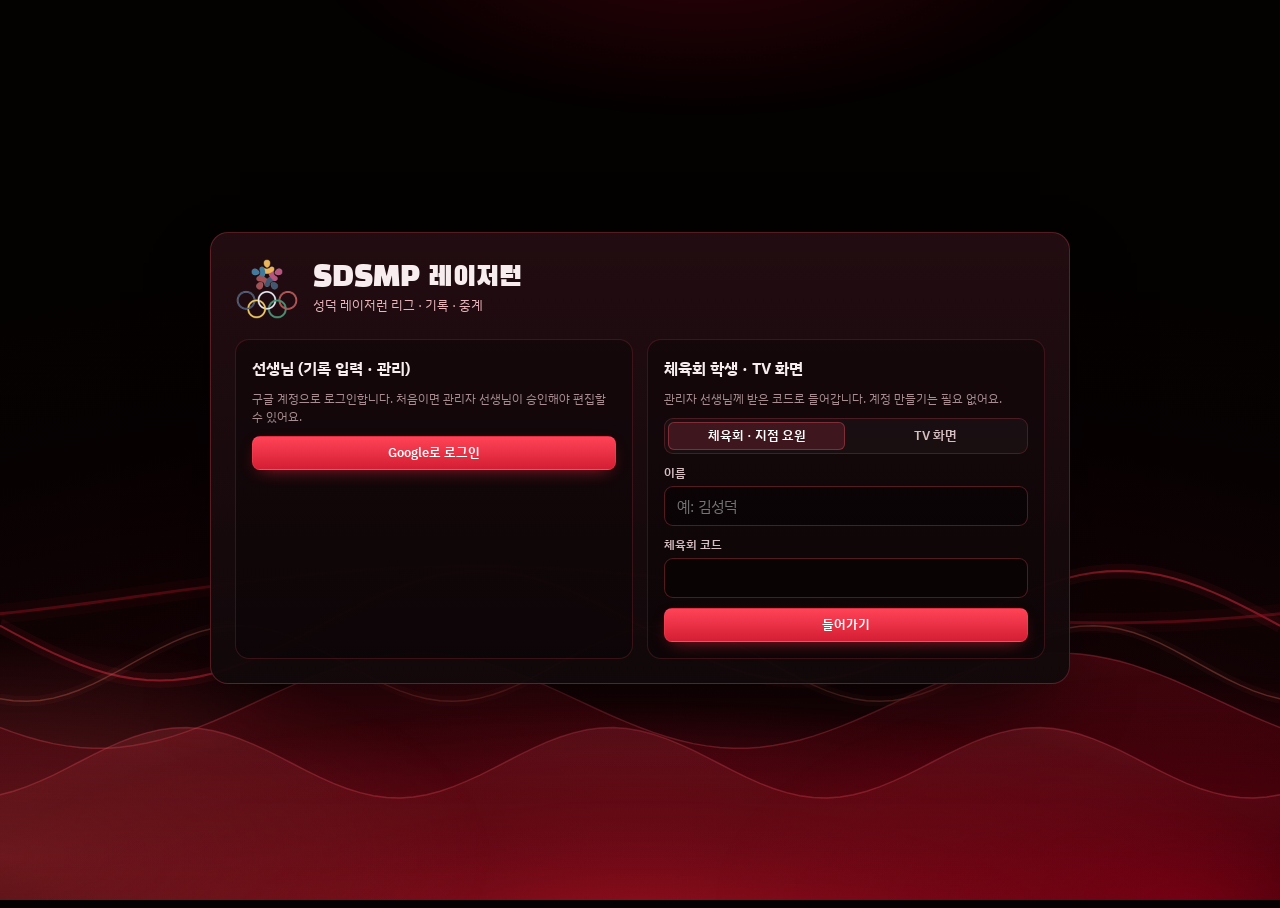
==== index.html @ ea4270a1 "Add files via upload" ====
<!doctype html>
<html lang="ko" class="lr-red">
<head>
<meta charset="utf-8">
<meta name="viewport" content="width=device-width,initial-scale=1,viewport-fit=cover">
<meta name="theme-color" content="#0a0305">
<title>SDSMP 레이저런</title>
<link rel="icon" href="logos/brand.webp">
<link rel="preconnect" href="https://fonts.googleapis.com">
<link rel="preconnect" href="https://fonts.gstatic.com" crossorigin>
<link rel="stylesheet" href="https://fonts.googleapis.com/css2?family=Big+Shoulders+Display:wght@600;800;900&family=Black+Han+Sans&family=IBM+Plex+Sans+KR:wght@400;500;600;700&family=Kanit:ital,wght@0,500;0,600;0,700;0,800;1,800;1,900&display=swap">
<style>
/* Layout: control-room shell. A fixed navy command rail on the left, a light working canvas on the right.
   TV mode is a full-bleed LED scoreboard that always runs dark. Men = gold, women = blue (from the draw sheets). */
:root {
  --bg: #EEF1F7; --surface: #FFFFFF; --surface-2: #F5F7FC; --line: #D8DEEA; --line-2: #E7EBF3;
  --ink: #0E1834; --ink-2: #4A5574; --ink-3: #7B85A1;
  --rail: #0C1634; --rail-2: #13204A; --rail-ink: #DCE3F5; --rail-dim: #8590B3; --rail-line: #1F2B55;
  --men: #C98F00; --men-fill: #F2B705; --men-soft: #FFF4D1; --women: #3F5BE0; --women-fill: #6E8BFF; --women-soft: #E5EAFF;
  --live: #0E9F57; --on-live: #FFFFFF; --fin: #D12F3C; --win: #17975A; --draw: #7B85A1; --loss: #C2414D;
  --card-y: #F5C400; --card-r: #D92B3A; --ban: #8E1D2B;
  --focus: #3F5BE0; --shadow: 0 1px 2px rgba(14,24,52,.06), 0 8px 24px -12px rgba(14,24,52,.18);
  --f-display: 'Big Shoulders Display', 'Arial Narrow', Impact, sans-serif;
  --f-kr: 'Black Han Sans', 'IBM Plex Sans KR', 'Malgun Gothic', sans-serif;
  --f-body: 'IBM Plex Sans KR', 'Apple SD Gothic Neo', 'Malgun Gothic', system-ui, sans-serif;
  --r-sm: 6px; --r-md: 10px; --rail-w: 252px;
}
@media (prefers-color-scheme: dark) { :root:not([data-theme="light"]) {
  --bg: #0A1128; --surface: #111A35; --surface-2: #152043; --line: #26325A; --line-2: #1D2850;
  --ink: #E7ECF8; --ink-2: #A9B3CF; --ink-3: #7884A6;
  --rail: #060C1F; --rail-2: #0F1A3D; --rail-line: #18234A;
  --men: #FFC629; --men-fill: #F2B705; --men-soft: #352B0B; --women: #93A6FF; --women-fill: #6E8BFF; --women-soft: #1B2453;
  --live: #34D17F; --on-live: #04220F; --fin: #E5484D; --win: #3CCB82; --draw: #8E99BA; --loss: #FF6B77; --ban: #FF7A86;
  --focus: #93A6FF; --shadow: 0 1px 2px rgba(0,0,0,.3), 0 10px 30px -14px rgba(0,0,0,.6);
  color-scheme: dark;
} }
:root[data-theme="dark"] {
  --bg: #0A1128; --surface: #111A35; --surface-2: #152043; --line: #26325A; --line-2: #1D2850;
  --ink: #E7ECF8; --ink-2: #A9B3CF; --ink-3: #7884A6;
  --rail: #060C1F; --rail-2: #0F1A3D; --rail-line: #18234A;
  --men: #FFC629; --men-fill: #F2B705; --men-soft: #352B0B; --women: #93A6FF; --women-fill: #6E8BFF; --women-soft: #1B2453;
  --live: #34D17F; --on-live: #04220F; --fin: #E5484D; --win: #3CCB82; --draw: #8E99BA; --loss: #FF6B77; --ban: #FF7A86;
  --focus: #93A6FF; --shadow: 0 1px 2px rgba(0,0,0,.3), 0 10px 30px -14px rgba(0,0,0,.6);
  color-scheme: dark;
}
html, body { height: 100%; }
body { background: var(--bg); color: var(--ink); font-family: var(--f-body); font-size: 14px; line-height: 1.5; -webkit-font-smoothing: antialiased; }
*, *::before, *::after { box-sizing: border-box; }
button, input, select, textarea { font: inherit; color: inherit; }
button { cursor: pointer; }
:focus-visible { outline: 2px solid var(--focus); outline-offset: 2px; }
h1, h2, h3, h4 { margin: 0; text-wrap: balance; }
p { margin: 0; }
.num, .tbl td, .tbl th { font-variant-numeric: tabular-nums; }
.sr { position: absolute; width: 1px; height: 1px; overflow: hidden; clip: rect(0 0 0 0); white-space: nowrap; }

/* ---------- shell ---------- */
.shell { display: grid; grid-template-columns: var(--rail-w) minmax(0, 1fr); min-height: 100%; }
.rail { position: sticky; top: env(safe-area-inset-top, 0px); height: 100vh; height: 100dvh; background: var(--rail); color: var(--rail-ink);
  display: flex; flex-direction: column; border-right: 1px solid var(--rail-line); overflow-y: auto; }
.rail-head { padding: 20px 18px 16px; display: flex; gap: 12px; align-items: center; }
.brand-word { font-family: var(--f-display); font-weight: 900; font-size: 30px; letter-spacing: .06em; line-height: .9; color: #fff; }
.brand-sub { font-size: 9.5px; letter-spacing: .16em; color: var(--rail-dim); text-transform: uppercase; margin-top: 4px; line-height: 1.3; }
.rail-sport { margin: 2px 14px 10px; display: flex; align-items: center; gap: 10px; padding: 10px 12px; border-radius: var(--r-md);
  background: var(--rail-2); border: 1px solid var(--rail-line); }
.rail-sport select { flex: 1; min-width: 0; background: transparent; border: 0; color: #fff; font-weight: 600; font-size: 15px; appearance: none; cursor: pointer; }
.rail-sport select option { color: #0E1834; }
.rail-sport .lbl { font-size: 10px; letter-spacing: .14em; color: var(--rail-dim); text-transform: uppercase; }
.nav { display: flex; flex-direction: column; gap: 2px; padding: 6px 10px; }
.nav-sec { font-size: 10px; letter-spacing: .16em; text-transform: uppercase; color: var(--rail-dim); padding: 14px 10px 6px; }
.nav-sec { padding: 14px 10px 4px; font-size: 11px; font-weight: 700; letter-spacing: .08em; color: var(--rail-dim); text-transform: uppercase; }
.nav-sec.line { padding: 0; margin: 8px 10px; height: 1px; background: rgba(255,255,255,.08); }
html.lr-red .nav-sec { color: rgba(255,170,178,.55); }
.nav a { display: flex; align-items: center; gap: 12px; padding: 9px 10px; border-radius: 8px; color: var(--rail-ink); text-decoration: none; font-weight: 500; font-size: 14px; position: relative; }
.nav a svg { width: 18px; height: 18px; flex: none; opacity: .75; }
.nav a:hover { background: var(--rail-2); }
.nav a[aria-current="page"] { background: var(--rail-2); color: #fff; }
.nav a[aria-current="page"]::before { content: ""; position: absolute; left: -10px; top: 8px; bottom: 8px; width: 3px; border-radius: 0 3px 3px 0; background: var(--men-fill); }
.nav a[aria-current="page"] svg { opacity: 1; color: var(--men-fill); }
.nav .count { margin-left: auto; font-size: 11px; font-weight: 700; padding: 1px 7px; border-radius: 99px; background: var(--live); color: var(--on-live); }
.nav .tvdot { margin-left: auto; font-size: 10px; letter-spacing: .1em; color: #7CF0B0; }
.rail-foot { margin-top: auto; padding: 14px 16px 18px; border-top: 1px solid var(--rail-line); display: grid; gap: 10px; font-size: 12px; color: var(--rail-dim); }
.rail-foot .who { display: flex; align-items: center; gap: 8px; color: var(--rail-ink); }
.rail-foot .who img { width: 22px; height: 22px; border-radius: 50%; }
.peers { display: flex; flex-wrap: wrap; gap: 4px; }
.peer { display: inline-flex; align-items: center; gap: 5px; padding: 2px 8px 2px 3px; border-radius: 99px; background: var(--rail-2); color: var(--rail-ink); font-size: 11px; }
.peer img { width: 16px; height: 16px; border-radius: 50%; }
.conn { display: inline-flex; align-items: center; gap: 6px; }
.conn i { width: 7px; height: 7px; border-radius: 50%; background: #3CCB82; display: inline-block; }
.conn.off i { background: #FF6B77; }
.conn.ro i { background: #F5C400; }
.main { min-width: 0; padding-inline: clamp(16px, 3vw, 36px); padding-block: 24px 64px; }
.topbar { display: none; }
.scrim { display: none; }

@media (max-width: 960px) {
  .shell { grid-template-columns: minmax(0, 1fr); }
  .rail { position: fixed; z-index: 60; left: 0; top: 0; bottom: 0; width: min(290px, 86vw); height: auto; transform: translateX(-105%); transition: transform .22s ease; padding-top: env(safe-area-inset-top, 0px); }
  .rail.open { transform: none; }
  .scrim.open { display: block; position: fixed; inset: 0; z-index: 55; background: rgba(6,12,31,.5); }
  .topbar { display: flex; position: sticky; top: env(safe-area-inset-top, 0px); z-index: 40; align-items: center; gap: 12px; padding: 10px 16px; background: var(--rail); color: #fff; }
  .topbar .brand-word { font-size: 22px; }
  .topbar .icon-btn { color: #fff; border-color: var(--rail-line); background: var(--rail-2); }
  .main { padding-block: 18px 56px; }
}

/* ---------- page furniture ---------- */
.page-head { display: flex; flex-wrap: wrap; align-items: flex-end; justify-content: space-between; gap: 12px 20px; margin-bottom: 20px; }
.eyebrow { font-family: var(--f-display); font-weight: 800; font-size: 13px; letter-spacing: .18em; text-transform: uppercase; color: var(--ink-3); }
.page-title { font-family: var(--f-kr); font-weight: 400; font-size: clamp(24px, 3vw, 32px); line-height: 1.15; letter-spacing: -.01em; margin-top: 4px; }
.page-desc { color: var(--ink-2); margin-top: 6px; max-width: 68ch; }
.grid { display: grid; gap: 16px; }
.cols-2 { grid-template-columns: repeat(2, minmax(0, 1fr)); }
.cols-3 { grid-template-columns: repeat(3, minmax(0, 1fr)); }
.cols-auto { grid-template-columns: repeat(auto-fill, minmax(min(100%, 300px), 1fr)); }
@media (max-width: 1100px) { .cols-3 { grid-template-columns: repeat(2, minmax(0, 1fr)); } }
@media (max-width: 760px) { .cols-2, .cols-3 { grid-template-columns: minmax(0, 1fr); } }
.panel { background: var(--surface); border: 1px solid var(--line); border-radius: var(--r-md); min-width: 0; }
.panel-head { display: flex; align-items: center; gap: 10px; padding: 14px 16px; border-bottom: 1px solid var(--line-2); flex-wrap: wrap; }
.panel-head h2, .panel-head h3 { font-size: 15px; font-weight: 700; }
.panel-head .sub { color: var(--ink-3); font-size: 12px; }
.panel-head .end { margin-left: auto; display: flex; gap: 8px; align-items: center; flex-wrap: wrap; }
.panel-body { padding: 14px 16px; }
.empty { padding: 28px 16px; text-align: center; color: var(--ink-3); display: grid; gap: 6px; justify-items: center; }
.empty strong { color: var(--ink-2); font-weight: 600; }
.stack { display: grid; gap: 10px; }
.row { display: flex; align-items: center; gap: 8px; flex-wrap: wrap; }
.spacer { flex: 1; }
.muted { color: var(--ink-3); }
.small { font-size: 12px; }
.hr { height: 1px; background: var(--line-2); margin: 4px 0; }
.scroll-x { overflow-x: auto; }

/* ---------- controls ---------- */
.btn { display: inline-flex; align-items: center; justify-content: center; gap: 6px; height: 34px; padding: 0 14px; border-radius: 8px; border: 1px solid var(--line); background: var(--surface); color: var(--ink); font-weight: 600; font-size: 13px; white-space: nowrap; }
.btn:hover { background: var(--surface-2); }
.btn svg { width: 16px; height: 16px; }
.btn-primary { background: var(--ink); color: var(--surface); border-color: var(--ink); }
.btn-primary:hover { background: var(--ink); opacity: .9; }
.btn-live { background: var(--live); border-color: var(--live); color: var(--on-live); }
.btn-live:hover { background: var(--live); opacity: .9; }
.btn-danger { color: var(--card-r); border-color: color-mix(in srgb, var(--card-r) 40%, var(--line)); }
.btn-danger.armed { background: var(--card-r); color: #fff; border-color: var(--card-r); }
.btn-sm { height: 28px; padding: 0 10px; font-size: 12px; }
.btn[disabled] { opacity: .45; cursor: not-allowed; }
.icon-btn { width: 34px; height: 34px; display: inline-grid; place-items: center; border-radius: 8px; border: 1px solid var(--line); background: var(--surface); color: var(--ink-2); padding: 0; }
.icon-btn svg { width: 18px; height: 18px; }
.icon-btn:hover { color: var(--ink); background: var(--surface-2); }
.input, .select, .textarea { height: 34px; padding: 0 10px; border-radius: 8px; border: 1px solid var(--line); background: var(--surface); min-width: 0; }
.textarea { height: auto; padding: 8px 10px; line-height: 1.6; width: 100%; resize: vertical; }
.input:focus, .select:focus, .textarea:focus { border-color: var(--focus); outline: none; box-shadow: 0 0 0 3px color-mix(in srgb, var(--focus) 18%, transparent); }
.field { display: grid; gap: 4px; min-width: 0; }
.field > span { font-size: 12px; font-weight: 600; color: var(--ink-2); }
.seg { display: inline-flex; padding: 3px; border-radius: 9px; background: var(--surface-2); border: 1px solid var(--line); gap: 2px; flex-wrap: wrap; }
.seg button { border: 0; background: transparent; height: 28px; padding: 0 12px; border-radius: 6px; font-weight: 600; font-size: 13px; color: var(--ink-2); }
.seg button[aria-pressed="true"] { background: var(--surface); color: var(--ink); box-shadow: 0 1px 2px rgba(14,24,52,.12); }
.seg button.men[aria-pressed="true"] { background: var(--men-fill); color: #1B1400; }
.seg button.women[aria-pressed="true"] { background: var(--women-fill); color: #fff; }
.switch { display: inline-flex; align-items: center; gap: 8px; cursor: pointer; font-weight: 500; }
.switch input { appearance: none; width: 36px; height: 20px; border-radius: 99px; background: var(--line); position: relative; transition: background .15s; margin: 0; cursor: pointer; }
.switch input::after { content: ""; position: absolute; top: 2px; left: 2px; width: 16px; height: 16px; border-radius: 50%; background: #fff; transition: transform .15s; box-shadow: 0 1px 2px rgba(0,0,0,.25); }
.switch input:checked { background: var(--win); }
.switch input:checked::after { transform: translateX(16px); }

/* ---------- chips & badges ---------- */
.chip { display: inline-flex; align-items: center; gap: 4px; height: 22px; padding: 0 8px; border-radius: 99px; font-size: 11.5px; font-weight: 600; background: var(--surface-2); color: var(--ink-2); border: 1px solid var(--line); white-space: nowrap; }
.chip.men { background: var(--men-soft); color: var(--men); border-color: transparent; }
.chip.women { background: var(--women-soft); color: var(--women); border-color: transparent; }
.chip.live { background: var(--live); color: var(--on-live); border-color: transparent; }
.chip.live::before { content: ""; width: 6px; height: 6px; border-radius: 50%; background: currentColor; animation: blink 1.2s infinite; }
.chip.final { background: var(--fin); color: #fff; border-color: transparent; }
.chip.sel { background: var(--ink); color: var(--surface); border-color: transparent; }
.chip.warn { background: color-mix(in srgb, var(--card-r) 12%, transparent); color: var(--card-r); border-color: transparent; }
.chip.ban { background: var(--ban); color: #fff; border-color: transparent; }
.chip.ok { background: color-mix(in srgb, var(--win) 14%, transparent); color: var(--win); border-color: transparent; }
@keyframes blink { 50% { opacity: .25; } }
.cardico { display: inline-block; width: 10px; height: 14px; border-radius: 2px; vertical-align: -2px; box-shadow: inset 0 0 0 1px rgba(0,0,0,.12); }
.cardico.y { background: var(--card-y); }
.cardico.r { background: var(--card-r); }
.grp { font-family: var(--f-display); font-weight: 900; letter-spacing: .04em; }
.team { font-weight: 700; font-variant-numeric: tabular-nums; }
.team-chip { display: inline-flex; align-items: baseline; gap: 2px; font-weight: 700; }
.team-chip small { font-weight: 500; color: var(--ink-3); font-size: .78em; }

/* ---------- tables ---------- */
.tbl { width: 100%; border-collapse: collapse; font-size: 13px; }
.tbl th { font-size: 11px; font-weight: 600; color: var(--ink-3); text-align: center; padding: 8px 6px; border-bottom: 1px solid var(--line); white-space: nowrap; letter-spacing: .02em; }
.tbl td { padding: 9px 6px; text-align: center; border-bottom: 1px solid var(--line-2); }
.tbl tr:last-child td { border-bottom: 0; }
.tbl .l { text-align: left; }
.tbl .r { text-align: right; }
.tbl .pts { font-weight: 800; font-size: 14px; }
.tbl tr.adv td:first-child { box-shadow: inset 3px 0 0 var(--win); }
.rank { font-family: var(--f-display); font-weight: 800; font-size: 17px; width: 30px; }

/* ---------- toast & sheet ---------- */
.toasts { position: fixed; z-index: 90; right: 16px; bottom: calc(16px + env(safe-area-inset-bottom, 0px)); display: grid; gap: 8px; max-width: min(380px, calc(100vw - 32px)); }
.toast { padding: 10px 14px; border-radius: 10px; background: var(--ink); color: var(--surface); font-size: 13px; box-shadow: var(--shadow); }
.toast.err { background: var(--card-r); color: #fff; }
.sheet-wrap { position: fixed; inset: 0; z-index: 70; background: rgba(6,12,31,.45); display: grid; justify-items: end; }
.sheet { width: min(1080px, 100vw); height: 100%; background: var(--bg); overflow-y: auto; box-shadow: var(--shadow); padding-top: env(safe-area-inset-top, 0px); padding-bottom: env(safe-area-inset-bottom, 0px); }
.modal-wrap { position: fixed; inset: 0; z-index: 80; background: rgba(6,12,31,.45); display: grid; place-items: center; padding: 16px; }
.modal { width: min(520px, 100%); max-height: calc(100dvh - 32px); overflow-y: auto; background: var(--surface); border-radius: 14px; border: 1px solid var(--line); box-shadow: var(--shadow); }
.banner { display: flex; gap: 10px; align-items: flex-start; padding: 12px 14px; border-radius: var(--r-md); border: 1px solid var(--line); background: var(--surface); margin-bottom: 16px; }
.banner.warn { border-color: color-mix(in srgb, var(--card-y) 60%, var(--line)); background: color-mix(in srgb, var(--card-y) 10%, var(--surface)); }
.banner.err { border-color: color-mix(in srgb, var(--card-r) 50%, var(--line)); background: color-mix(in srgb, var(--card-r) 8%, var(--surface)); }
/* ---------- v2: warm background, logos, medals, schedule cards, player card, tournament ---------- */
:root { --page-grad: radial-gradient(1100px 620px at 88% -8%, rgba(255,190,110,.38), transparent 62%), radial-gradient(900px 640px at -6% 108%, rgba(120,150,255,.22), transparent 60%), linear-gradient(180deg, #F8F4EE, #EEF1F8);
  --adv-grad: linear-gradient(90deg, rgba(242,183,5,.32), rgba(255,250,235,.6) 55%, transparent); }
@media (prefers-color-scheme: dark) { :root:not([data-theme="light"]) { --page-grad: radial-gradient(1100px 620px at 88% -8%, rgba(255,170,80,.2), transparent 62%), radial-gradient(900px 640px at -6% 108%, rgba(110,139,255,.2), transparent 60%), linear-gradient(180deg, #111A3A, #0A1128);
  --adv-grad: linear-gradient(90deg, rgba(247,201,72,.3), rgba(255,244,200,.08) 55%, transparent); } }
:root[data-theme="dark"] { --page-grad: radial-gradient(1100px 620px at 88% -8%, rgba(255,170,80,.2), transparent 62%), radial-gradient(900px 640px at -6% 108%, rgba(110,139,255,.2), transparent 60%), linear-gradient(180deg, #111A3A, #0A1128);
  --adv-grad: linear-gradient(90deg, rgba(247,201,72,.3), rgba(255,244,200,.08) 55%, transparent); }
body { background-image: var(--page-grad); background-attachment: fixed; }
.rail { background: linear-gradient(180deg, #14225C, #0C1634 45%, #0A1230); }
.chip.men { background: color-mix(in srgb, var(--men-fill) 24%, var(--surface)); color: var(--men); border-color: color-mix(in srgb, var(--men-fill) 60%, transparent); }
.chip.women { background: color-mix(in srgb, var(--women-fill) 24%, var(--surface)); color: var(--women); border-color: color-mix(in srgb, var(--women-fill) 60%, transparent); }
.chip.lr { height: 18px; padding: 0 6px; font-size: 10px; background: var(--rail-2); color: #C9D3F5; border-color: transparent; }
.chip.medal.m1 { background: linear-gradient(135deg, #FFE58A, #E0A800); color: #3A2A00; border: 0; }
.chip.medal.m2 { background: linear-gradient(135deg, #F4F6FA, #AEB6C6); color: #1E2433; border: 0; }
.chip.medal.m3 { background: linear-gradient(135deg, #F6C9A6, #B8683A); color: #2E1505; border: 0; }
.tlogo { display: inline-grid; place-items: center; flex: none; overflow: hidden; }
.tlogo img { width: 100%; height: 100%; object-fit: contain; }
.tlogo.mono svg { width: 100%; height: 100%; overflow: visible; }
.tlogo.mono path { fill: color-mix(in srgb, var(--ink-3) 18%, transparent); stroke: var(--ink-3); stroke-width: 2.5; }
.tlogo.mono.M path { fill: color-mix(in srgb, var(--men-fill) 22%, transparent); stroke: var(--men-fill); }
.tlogo.mono.W path { fill: color-mix(in srgb, var(--women-fill) 22%, transparent); stroke: var(--women-fill); }
.tlogo.mono text { font-family: var(--f-display); font-weight: 900; font-size: 18px; fill: currentColor; }
.tv .tlogo.mono text { fill: #EEF2FF; }
.vs .t b, .team-cell b, .fx-vs b { white-space: nowrap; }
.tvt th, .tvt td { white-space: nowrap; }
.fit { height: 100%; overflow: hidden; }
.team-cell, .tname-inline { display: inline-flex; align-items: center; gap: 6px; }
.vs .t { display: flex; align-items: center; gap: 8px; min-width: 0; } .vs .h { justify-content: flex-end; }
.pk-note { display: block; font-size: 11px; font-family: var(--f-body); color: var(--ink-3); font-weight: 600; }
.gletter { background: color-mix(in srgb, var(--men-fill) 24%, var(--surface)); border: 1px solid color-mix(in srgb, var(--men-fill) 55%, transparent); }
.W .gletter { background: color-mix(in srgb, var(--women-fill) 24%, var(--surface)); border-color: color-mix(in srgb, var(--women-fill) 55%, transparent); }
.gletter.sm { width: 30px; height: 30px; font-size: 24px; }
.tbl tr.adv { background: var(--adv-grad); } .tbl tr.adv .rank { color: var(--men); }
.adv-swatch { width: 26px; height: 12px; border-radius: 3px; display: inline-block; background: var(--adv-grad); border: 1px solid color-mix(in srgb, var(--men-fill) 50%, transparent); }
.kpis.two { grid-template-columns: repeat(2, minmax(0, 1fr)); }
.ranklist { display: grid; gap: 4px; padding: 8px; }
.rk-row { display: grid; grid-template-columns: 34px auto minmax(0, 1fr) auto; align-items: center; gap: 10px; padding: 8px 10px; border: 0; border-radius: 10px; text-align: left; color: var(--ink); background: linear-gradient(90deg, rgba(242,183,5,.08), transparent 70%); }
.rk-row:hover { outline: 1px solid var(--line); }
.rk-row.rk-1 { background: linear-gradient(90deg, rgba(247,201,72,.55), rgba(255,240,190,.18) 60%, transparent); }
.rk-row.rk-2 { background: linear-gradient(90deg, rgba(190,200,218,.42), rgba(240,243,248,.1) 60%, transparent); }
.rk-row.rk-3 { background: linear-gradient(90deg, rgba(214,138,90,.5), rgba(255,220,200,.15) 60%, transparent); }
.rk-row .rk { font-family: var(--f-display); font-weight: 900; font-size: 20px; text-align: center; }
.rk-row .nm { font-weight: 700; min-width: 0; overflow: hidden; text-overflow: ellipsis; white-space: nowrap; } .rk-row .nm small { font-weight: 500; color: var(--ink-3); margin-left: 6px; }
.rk-row .val { font-family: var(--f-display); font-weight: 900; font-size: 24px; text-align: right; line-height: 1; } .rk-row .val small { font-size: 12px; font-family: var(--f-body); color: var(--ink-3); margin-left: 2px; }
.rk-row .val em { display: block; font-style: normal; font-family: var(--f-body); font-size: 11px; font-weight: 500; color: var(--ink-3); }
.day-list { display: grid; gap: 10px; padding: 12px; }
.day-card { border: 1px solid var(--line); border-radius: 12px; padding: 12px 14px; background: var(--surface-2); box-shadow: inset 4px 0 0 var(--men-fill); }
.day-card.W { box-shadow: inset 4px 0 0 var(--women-fill); } .day-card.live { border-color: var(--live); }
.log-row.click { cursor: pointer; } .log-row.click:hover { background: var(--surface-2); }
.linkish { border: 0; background: none; padding: 0; font-weight: 700; text-align: left; color: var(--ink); cursor: pointer; }
.team-layout { grid-template-columns: minmax(0, 1fr) minmax(0, 1.4fr); } @media (max-width: 900px) { .team-layout { grid-template-columns: minmax(0, 1fr); } }
.team-tile { display: flex; align-items: center; gap: 10px; } .team-tile .tt { display: grid; min-width: 0; }
.pl-row { grid-template-columns: minmax(0, 1fr) auto; }
.pc-wrap { background: rgba(6,12,31,.62); backdrop-filter: blur(3px); }
.pcard { position: relative; width: min(560px, 100%); max-height: calc(100dvh - 32px); overflow-y: auto; border-radius: 22px; padding: 22px; color: #EEF2FF; border: 1px solid rgba(242,183,5,.5);
  background: radial-gradient(120% 80% at 100% 0%, rgba(242,183,5,.35), transparent 55%), linear-gradient(160deg, #1B2A66, #0C1634 60%, #080F26); box-shadow: 0 30px 80px -20px rgba(0,0,0,.6); }
.pcard.W { border-color: rgba(142,162,255,.6); background: radial-gradient(120% 80% at 100% 0%, rgba(110,139,255,.45), transparent 55%), linear-gradient(160deg, #1B2A66, #0C1634 60%, #080F26); }
.pc-x { position: absolute; top: 12px; right: 12px; background: rgba(255,255,255,.08); color: #fff; border-color: rgba(255,255,255,.15); }
.pc-top { display: flex; gap: 18px; align-items: center; flex-wrap: wrap; } .pc-div { font-size: 12px; letter-spacing: .08em; color: #C9D3F5; }
.pc-id h2 { font-family: var(--f-kr); font-weight: 400; font-size: 34px; line-height: 1.15; margin: 4px 0 8px; }
.pc-stats { display: grid; grid-template-columns: repeat(3, minmax(0, 1fr)); gap: 8px; margin: 18px 0; }
.pc-stats div { background: rgba(255,255,255,.06); border: 1px solid rgba(255,255,255,.1); border-radius: 12px; padding: 10px; text-align: center; }
.pc-stats b { display: block; font-family: var(--f-display); font-weight: 900; font-size: 30px; line-height: 1.1; } .pc-stats b.neg { color: #FF8A94; } .pc-stats span { font-size: 12px; color: #C9D3F5; }
.pc-log { display: grid; gap: 6px; } .pc-logrow { display: grid; grid-template-columns: 70px minmax(0, 1fr) auto; gap: 8px; font-size: 13px; padding: 6px 0; border-top: 1px solid rgba(255,255,255,.08); }
.pcard .muted { color: #A9B3CF; }
.draw-layout { grid-template-columns: minmax(0, 1fr) minmax(0, 2fr); } @media (max-width: 1000px) { .draw-layout { grid-template-columns: minmax(0, 1fr); } }
.qual-list { display: grid; grid-template-columns: repeat(auto-fill, minmax(140px, 1fr)); gap: 8px; }
.qual { display: flex; align-items: center; gap: 8px; padding: 8px; border: 1px solid var(--line); border-radius: 9px; background: var(--surface-2); } .qual.done { opacity: .4; }
.pairs { display: grid; grid-template-columns: repeat(auto-fill, minmax(min(100%, 260px), 1fr)); gap: 10px; }
.pair-box { border: 1px solid var(--line); border-radius: 10px; padding: 8px; display: grid; gap: 6px; background: var(--surface-2); } .pair-n { font-size: 11px; color: var(--ink-3); font-weight: 700; }
.slot { display: grid; grid-template-columns: 26px minmax(0, 1fr); align-items: center; gap: 8px; min-height: 42px; padding: 4px 8px; border-radius: 8px; background: var(--surface); border: 1px dashed var(--line); }
.slot.filled { border-style: solid; } .slot.bye { opacity: .65; } .slot.rolling { border-color: var(--men-fill); box-shadow: 0 0 0 2px color-mix(in srgb, var(--men-fill) 35%, transparent); }
.slot .sn { font-family: var(--f-display); font-weight: 900; font-size: 18px; color: var(--ink-3); text-align: center; }
.slot-pick { display: flex; gap: 6px; align-items: center; min-width: 0; } .slot-pick .select { flex: 1; min-width: 0; } .roll { font-family: var(--f-display); font-size: 20px; color: var(--men); }
.bracket { display: grid; grid-auto-flow: column; grid-auto-columns: minmax(170px, 1fr); gap: 18px; padding: 16px; min-width: max-content; }
.bcol { display: grid; grid-template-rows: auto 1fr; gap: 10px; } .bhead { text-align: center; font-weight: 800; font-family: var(--f-display); letter-spacing: .06em; color: var(--ink-3); font-size: 15px; }
.bitems { display: flex; flex-direction: column; justify-content: space-around; gap: 10px; }
.bm { display: grid; gap: 2px; padding: 6px 8px; border: 1px solid var(--line); border-radius: 10px; background: var(--surface-2); text-align: left; width: 100%; color: inherit; }
button.bm:hover { border-color: var(--ink-3); } .bm.live { border-color: var(--live); }
.bt { display: grid; grid-template-columns: auto minmax(0, 1fr) auto; align-items: center; gap: 6px; } .bt.win b { color: var(--win); }
.bs { font-family: var(--f-display); font-weight: 900; font-size: 16px; } .bs small { font-size: 11px; color: var(--ink-3); margin-left: 2px; } .bmeta { font-size: 11px; color: var(--ink-3); }
.champ-box { place-items: center; text-align: center; padding: 14px; gap: 6px; background: var(--adv-grad), var(--surface-2); }
.pk-grid { display: grid; grid-template-columns: 44px minmax(0, 1fr) minmax(0, 1fr); gap: 8px 12px; padding: 12px 16px; align-items: center; }
.pk-h { font-weight: 700; display: flex; align-items: center; gap: 6px; } .pk-n { font-family: var(--f-display); font-weight: 900; font-size: 18px; color: var(--ink-3); text-align: center; line-height: 1; } .pk-n small { display: block; font-size: 10px; font-family: var(--f-body); }
.pk-cell { display: flex; gap: 6px; align-items: center; min-width: 0; } .pk-cell .select { flex: 1; min-width: 0; }
.pk-btn { width: 34px; height: 34px; border-radius: 8px; border: 1.5px solid var(--line); background: transparent; font-weight: 900; color: var(--ink-3); }
.pk-btn.ok.on { background: var(--win); border-color: var(--win); color: #fff; } .pk-btn.no.on { background: var(--card-r); border-color: var(--card-r); color: #fff; }
.pk-score b { font-family: var(--f-display); font-size: 22px; }
.pk-rec { padding: 10px 16px; border-bottom: 1px solid var(--line-2); cursor: pointer; display: grid; gap: 6px; }
.pk-line { display: flex; gap: 6px; align-items: center; flex-wrap: wrap; font-size: 12px; }
.pk-dot { display: inline-grid; justify-items: center; min-width: 40px; padding: 2px 6px; border-radius: 8px; font-weight: 900; } .pk-dot small { font-weight: 500; font-size: 10px; color: var(--ink-2); }
.pk-dot.ok { background: color-mix(in srgb, var(--win) 16%, transparent); color: var(--win); } .pk-dot.no { background: color-mix(in srgb, var(--card-r) 14%, transparent); color: var(--card-r); }
@media (max-width: 640px) { .pk-grid { grid-template-columns: 28px minmax(0, 1fr) minmax(0, 1fr); gap: 6px; } .pk-cell { flex-wrap: wrap; } .pk-cell .select { flex-basis: 100%; } }

/* ---------- v3 ---------- */
:root { --score: #0B9A4A; }
@media (prefers-color-scheme: dark) { :root:not([data-theme="light"]) { --score: #5CFFA0; } }
:root[data-theme="dark"] { --score: #5CFFA0; }
.fx .sc:not(.pending) { color: var(--score); }
.pk-score.game { color: var(--score); font-weight: 700; } .pk-score.game b { color: var(--score); }
.rec-cols .prow { display: flex; flex-wrap: wrap; align-items: center; justify-content: space-between; gap: 8px 12px; }
.rec-cols .prow .who { flex: 1 0 auto; } .rec-cols .prow .who .nm { white-space: nowrap; }
.tv .tvm-team b { font-family: var(--f-body); font-weight: 800; font-size: 1.35em; white-space: nowrap; }
.mrow .vs .sc { min-width: 72px; }

/* ---------- dashboard ---------- */
.kpis { display: grid; grid-template-columns: repeat(4, minmax(0, 1fr)); gap: 12px; margin-bottom: 16px; }
@media (max-width: 860px) { .kpis { grid-template-columns: repeat(2, minmax(0, 1fr)); } }
.kpi { background: var(--surface); border: 1px solid var(--line); border-radius: var(--r-md); padding: 12px 14px; min-width: 0; }
.kpi .k { font-size: 12px; color: var(--ink-3); font-weight: 600; }
.kpi .v { font-family: var(--f-display); font-weight: 800; font-size: 34px; line-height: 1.05; margin-top: 2px; }
.kpi .v small { font-size: 18px; color: var(--ink-3); font-weight: 600; }
.bar { height: 6px; border-radius: 99px; background: var(--line-2); overflow: hidden; margin-top: 8px; }
.bar i { display: block; height: 100%; background: var(--win); border-radius: inherit; }
.scorers { display: grid; }
.sc-row { display: grid; grid-template-columns: 34px minmax(0, 1fr) auto; align-items: center; gap: 10px; padding: 8px 16px; border-bottom: 1px solid var(--line-2); }
.sc-row:last-child { border-bottom: 0; }
.sc-row .rk { font-family: var(--f-display); font-weight: 900; font-size: 20px; color: var(--ink-3); text-align: center; }
.sc-row.top .rk { color: var(--ink); }
.sc-row .nm { font-weight: 700; min-width: 0; overflow: hidden; text-overflow: ellipsis; white-space: nowrap; }
.sc-row .nm small { font-weight: 500; color: var(--ink-3); margin-left: 6px; }
.sc-row .gl { font-family: var(--f-display); font-weight: 900; font-size: 24px; line-height: 1; }
.sc-row .gl small { font-size: 12px; font-family: var(--f-body); color: var(--ink-3); margin-left: 3px; font-weight: 500; }
.div-head { display: flex; align-items: center; gap: 8px; }
.div-head::before { content: ""; width: 10px; height: 10px; border-radius: 3px; background: var(--men-fill); }
.div-head.W::before { background: var(--women-fill); }
.log-row { display: grid; grid-template-columns: 48px minmax(0, 1fr); gap: 8px; padding: 7px 16px; font-size: 12.5px; border-bottom: 1px solid var(--line-2); }
.log-row:last-child { border-bottom: 0; }
.log-row time { color: var(--ink-3); font-variant-numeric: tabular-nums; }
.log-row b { font-weight: 600; }

/* ---------- match rows ---------- */
.mrow { display: grid; grid-template-columns: 74px minmax(0, 1fr) auto; gap: 12px; align-items: center; padding: 10px 16px; border-bottom: 1px solid var(--line-2); }
.mrow:last-child { border-bottom: 0; }
.mrow.click { cursor: pointer; }
.mrow.click:hover { background: var(--surface-2); }
.mrow .when { font-variant-numeric: tabular-nums; }
.mrow .when b { display: block; font-family: var(--f-display); font-weight: 800; font-size: 20px; line-height: 1; }
.mrow .when span { font-size: 11px; color: var(--ink-3); }
.vs { display: grid; grid-template-columns: minmax(0, 1fr) auto minmax(0, 1fr); align-items: center; gap: 10px; min-width: 0; }
.vs .h { text-align: right; }
.vs .t { font-weight: 700; font-size: 15px; min-width: 0; }
.vs .sc { font-family: var(--f-display); font-weight: 900; font-size: 22px; min-width: 64px; text-align: center; letter-spacing: .04em; }
.vs .sc.pending { color: var(--ink-3); font-size: 15px; font-family: var(--f-body); font-weight: 600; }
.vs .w { color: var(--ink); }
.vs .lz { color: var(--ink-3); }
.mmeta { display: flex; gap: 6px; flex-wrap: wrap; margin-top: 4px; font-size: 12px; color: var(--ink-3); align-items: center; }
.susp-line { display: flex; flex-wrap: wrap; gap: 4px; margin-top: 6px; }
@media (max-width: 640px) {
  .mrow { grid-template-columns: 56px minmax(0, 1fr); }
  .mrow > .end { grid-column: 1 / -1; justify-self: start; }
  .vs .t { font-size: 14px; }
}

/* ---------- standings ---------- */
.gcard-head { display: flex; align-items: center; gap: 12px; padding: 12px 16px 6px; }
.gletter { font-family: var(--f-display); font-weight: 900; font-size: 34px; line-height: .9; width: 40px; height: 40px; display: grid; place-items: center; border-radius: 8px; background: var(--men-soft); color: var(--men); }
.W .gletter { background: var(--women-soft); color: var(--women); }
.ring { width: 112px; height: 92px; flex: none; margin-left: auto; }
.ring text { font-family: var(--f-body); font-size: 10px; font-weight: 700; fill: var(--ink-2); }
.ring .edge { stroke: var(--line); stroke-width: 2; fill: none; stroke-dasharray: 3 3; }
.ring .edge.sched { stroke: var(--ink-3); stroke-dasharray: 5 3; }
.ring .edge.live { stroke: var(--live); stroke-dasharray: none; stroke-width: 3; }
.ring .edge.final { stroke: var(--ink); stroke-dasharray: none; stroke-width: 2.5; }
.ring .node { fill: var(--surface); stroke: var(--ink); stroke-width: 2; }
.ring .idx { font-size: 8px; fill: var(--ink-3); font-weight: 600; }
.fx { display: grid; grid-template-columns: 20px minmax(0, 1fr) auto; gap: 8px; align-items: center; width: 100%; padding: 6px 8px; border: 0; background: transparent; border-radius: 6px; text-align: left; font-size: 13px; }
.fx:hover { background: var(--surface-2); }
.fx-vs { display: flex; align-items: center; gap: 6px; min-width: 0; }
.fx .sc { font-family: var(--f-display); font-weight: 900; font-size: 16px; min-width: 34px; text-align: center; }
.fx .sc.pending { font-family: var(--f-body); font-size: 12px; font-weight: 500; color: var(--ink-3); }
@keyframes tvprog { from { width: 0; } to { width: 100%; } }
code { font-size: 12px; padding: 1px 5px; border-radius: 4px; background: var(--surface-2); border: 1px solid var(--line-2); }
.legend { display: flex; flex-wrap: wrap; gap: 6px 16px; font-size: 12px; color: var(--ink-3); }
.legend span { display: inline-flex; align-items: center; gap: 6px; }

/* ---------- forms in pages ---------- */
.form-grid { display: grid; grid-template-columns: repeat(auto-fill, minmax(min(100%, 160px), 1fr)); gap: 10px; align-items: end; }
.kv { display: grid; grid-template-columns: auto 1fr; gap: 6px 14px; font-size: 13px; }
.kv dt { color: var(--ink-3); }
.kv dd { margin: 0; font-weight: 600; }
.roster { display: grid; }
.pl-row { display: grid; grid-template-columns: 56px minmax(0, 1fr) auto; gap: 10px; align-items: center; padding: 8px 16px; border-bottom: 1px solid var(--line-2); }
.pl-row:last-child { border-bottom: 0; }
.pl-row .no { width: 56px; text-align: center; }
.pl-row .stats { display: flex; gap: 10px; align-items: center; font-size: 12px; color: var(--ink-2); flex-wrap: wrap; justify-content: flex-end; }
.team-grid { display: grid; grid-template-columns: repeat(auto-fill, minmax(min(100%, 150px), 1fr)); gap: 8px; }
.team-tile { text-align: left; padding: 10px 12px; border-radius: 9px; border: 1px solid var(--line); background: var(--surface); display: grid; gap: 2px; }
.team-tile:hover { border-color: var(--ink-3); }
.team-tile[aria-pressed="true"] { border-color: var(--ink); box-shadow: inset 0 0 0 1px var(--ink); }
.team-tile b { font-size: 16px; }
.team-tile span { font-size: 11.5px; color: var(--ink-3); }

/* ---------- recorder ---------- */
.rec-top { position: sticky; top: 0; z-index: 5; background: var(--rail); color: #fff; padding: 12px clamp(16px, 3vw, 28px); display: flex; align-items: center; gap: 12px; flex-wrap: wrap; }
.rec-top .icon-btn { background: var(--rail-2); color: #fff; border-color: var(--rail-line); }
.rec-top .t { font-weight: 700; }
.rec-top .saved { margin-left: auto; font-size: 12px; color: var(--rail-dim); }
.rec-top .seg { background: var(--rail-2); border-color: var(--rail-line); }
.rec-top .seg button { color: var(--rail-dim); }
.rec-top .seg button[aria-pressed="true"] { background: #fff; color: #0C1634; }
.rec-top .seg button.st-live[aria-pressed="true"] { background: var(--live); color: var(--on-live); }
.rec-top .seg button.st-final[aria-pressed="true"] { background: var(--fin); color: #fff; }
.rec-body { padding: 18px clamp(16px, 3vw, 28px) 48px; display: grid; gap: 16px; }
.board { background: var(--rail); color: #fff; border-radius: 14px; padding: 18px; display: grid; grid-template-columns: minmax(0, 1fr) auto minmax(0, 1fr); gap: 12px; align-items: center;
  background-image: radial-gradient(rgba(255,255,255,.06) 1px, transparent 1.2px); background-size: 8px 8px; }
.board .side { display: grid; gap: 8px; justify-items: center; text-align: center; min-width: 0; }
.board .tname { font-family: var(--f-display); font-weight: 900; font-size: clamp(30px, 6vw, 48px); line-height: 1; letter-spacing: .02em; }
.board .tsub { font-size: 12px; color: var(--rail-dim); }
.board .big { font-family: var(--f-display); font-weight: 900; font-size: clamp(56px, 11vw, 96px); line-height: .9; color: var(--men-fill); min-width: 1.2ch; text-align: center; }
.board.W .big { color: var(--women-fill); }
.board .colon { font-family: var(--f-display); font-weight: 900; font-size: clamp(40px, 7vw, 64px); color: var(--rail-dim); }
.board .icon-btn { background: var(--rail-2); color: #fff; border-color: var(--rail-line); }
.board .scorebox { display: flex; align-items: center; gap: 10px; }
.board .note { grid-column: 1 / -1; text-align: center; font-size: 12px; color: var(--rail-dim); }
.pk { display: flex; gap: 8px; align-items: center; justify-content: center; grid-column: 1 / -1; color: var(--rail-ink); font-size: 13px; }
.pk .input { width: 56px; text-align: center; background: var(--rail-2); border-color: var(--rail-line); color: #fff; }
.rec-cols { display: grid; grid-template-columns: repeat(2, minmax(0, 1fr)); gap: 16px; }
@media (max-width: 900px) { .rec-cols { grid-template-columns: minmax(0, 1fr); } }
.prow { display: grid; grid-template-columns: minmax(0, 1fr) auto; gap: 8px 12px; align-items: center; padding: 10px 14px; border-bottom: 1px solid var(--line-2); }
.prow:last-child { border-bottom: 0; }
.prow.off { background: color-mix(in srgb, var(--card-r) 6%, transparent); }
.prow .who { min-width: 0; display: flex; align-items: center; gap: 8px; flex-wrap: wrap; }
.prow .who .no { font-family: var(--f-display); font-weight: 800; font-size: 18px; color: var(--ink-3); min-width: 24px; text-align: center; }
.prow .who .nm { font-weight: 700; font-size: 15px; }
.prow .ctl { display: flex; align-items: center; gap: 10px; flex-wrap: wrap; justify-content: flex-end; }
.step { display: inline-flex; align-items: center; border: 1px solid var(--line); border-radius: 9px; overflow: hidden; background: var(--surface); }
.step button { width: 34px; height: 34px; border: 0; background: transparent; font-size: 18px; font-weight: 700; color: var(--ink-2); display: grid; place-items: center; }
.step button:hover { background: var(--surface-2); color: var(--ink); }
.step output { min-width: 30px; text-align: center; font-family: var(--f-display); font-weight: 900; font-size: 20px; }
.step .lab { font-size: 10px; color: var(--ink-3); padding: 0 2px 0 8px; font-weight: 600; }
.cardbtn { height: 34px; min-width: 40px; border-radius: 8px; border: 1.5px dashed var(--line); background: transparent; display: inline-grid; place-items: center; padding: 0 8px; }
.cardbtn i { width: 14px; height: 19px; border-radius: 2.5px; display: block; opacity: .35; }
.cardbtn.y i { background: var(--card-y); }
.cardbtn.r i { background: var(--card-r); }
.cardbtn[aria-pressed="true"] { border-style: solid; border-color: currentColor; }
.cardbtn.y[aria-pressed="true"] { color: var(--card-y); background: color-mix(in srgb, var(--card-y) 14%, transparent); }
.cardbtn.r[aria-pressed="true"] { color: var(--card-r); background: color-mix(in srgb, var(--card-r) 12%, transparent); }
.cardbtn[aria-pressed="true"] i { opacity: 1; }
.fpv { font-family: var(--f-display); font-weight: 900; font-size: 18px; min-width: 34px; text-align: right; color: var(--ink-3); }
.fpv.neg { color: var(--card-r); }
.peerwarn { display: flex; align-items: center; gap: 8px; padding: 10px 14px; border-radius: 10px; background: color-mix(in srgb, var(--women-fill) 14%, var(--surface)); border: 1px solid color-mix(in srgb, var(--women-fill) 40%, var(--line)); font-size: 13px; }

/* ---------- TV (always dark: LED scoreboard) ---------- */
.tv { position: fixed; inset: 0; z-index: 100; color: #EEF2FF; overflow: hidden; font-family: var(--f-body);
  background: radial-gradient(70% 60% at 85% -10%, rgba(255,170,80,.16), transparent 60%), radial-gradient(60% 70% at -5% 110%, rgba(110,139,255,.2), transparent 60%), linear-gradient(180deg, #0B1330, #050A1A);
  font-size: min(1.0417vw, 1.852vh); display: grid; grid-template-rows: auto auto minmax(0, 1fr) auto auto; color-scheme: dark; cursor: default; }
.tvt td .tm-in { display: inline-flex; align-items: center; gap: .35em; }
.tvt .lr { font-style: normal; font-size: .5em; font-weight: 800; padding: .1em .4em; border-radius: .3em; background: #2B3A75; color: #C9D3F5; }
.tvt td.neg { color: #FF8A94; font-weight: 700; }
.tvt tr.adv { background: linear-gradient(90deg, rgba(247,201,72,.34), rgba(255,244,200,.1) 55%, rgba(255,255,255,.02)); }
.tvt tr.adv td.rk { color: #FFD34D; }
.tv-sc li.p1 { background: linear-gradient(90deg, rgba(247,201,72,.42), rgba(255,240,190,.08) 70%); }
.tv-sc li.p2 { background: linear-gradient(90deg, rgba(214,222,236,.34), rgba(255,255,255,.06) 70%); }
.tv-sc li.p3 { background: linear-gradient(90deg, rgba(214,138,90,.4), rgba(255,220,200,.06) 70%); }
.tv-sc li:not(.p1):not(.p2):not(.p3) { background: linear-gradient(90deg, rgba(242,183,5,.08), transparent 60%); }
.tv-sc li.p1 .rk, .tv-sc li.p1 .gl { color: #FFD34D; }
.tv-sc li.p2 .rk { color: #E3E8F2; }
.tv-sc li.p3 .rk { color: #F0A878; }
.tv-sc .gl em { display: block; font-style: normal; font-family: var(--f-body); font-size: .3em; font-weight: 600; color: #B7C4F0; text-align: right; }
.bracket.tvb { font-size: 1em; padding: 0; gap: 1.4em; grid-auto-columns: minmax(0, 1fr); min-width: 0; height: 100%; }
.tvb .bhead { color: #B7C4F0; font-size: 1.3em; }
.tvb .bm { background: linear-gradient(135deg, #111C42, #0B1330 70%); border-color: #22305E; border-radius: .7em; padding: .3em .6em; gap: .1em; }
.tvb .bitems { gap: .5em; }
.tvb .bt { gap: .4em; }
.tvb .bt b { font-size: 1.2em; color: #EEF2FF; }
.tvb .bt.win b { color: #FFD34D; }
.tvb .bs { font-size: 1.4em; color: #EEF2FF; }
.tvb .bmeta { font-size: .85em; color: #8C97C0; }
.tvb .champ-box b { font-family: var(--f-display); font-size: 2em; color: #FFD34D; }
.tv.hidecursor { cursor: none; }
.tv::before { content: ""; position: absolute; inset: 0; pointer-events: none; background-image: radial-gradient(rgba(140,160,255,.07) 1px, transparent 1.3px); background-size: .5em .5em; }
.tv-head { position: relative; display: flex; align-items: center; gap: 1.2em; padding: 1.4em 3em 1em; }
.tv-head > svg, .tv-head > .brand-logo { width: 5.2em; height: auto; flex: none; }
.brand-logo { object-fit: contain; flex: none; }
.rail-head { gap: 8px; padding-left: 12px; }
.tv-head .league { display: grid; }
.tv-head .league b { font-family: var(--f-display); font-weight: 900; font-size: 2.3em; letter-spacing: .05em; line-height: 1; }
.tv-head .league span { font-size: .95em; letter-spacing: .3em; color: #8C97C0; text-transform: uppercase; margin-top: .2em; }
.tv-head .ttl { margin-left: auto; text-align: right; }
.tv-head .ttl b { font-family: var(--f-kr); font-weight: 400; font-size: 2.6em; line-height: 1.05; display: block; }
.tv-head .ttl span { font-size: 1em; color: #8C97C0; }
.tv-head .clock { font-family: var(--f-display); font-weight: 800; font-size: 3.2em; line-height: 1; padding-left: .8em; margin-left: .4em; border-left: 2px solid #1E2A55; }
.tv-head .clock small { display: block; font-family: var(--f-body); font-size: .3em; font-weight: 500; color: #8C97C0; letter-spacing: .05em; margin-top: .2em; }
.tv-prog { position: relative; height: .3em; margin: 0 3em; background: #141D3D; border-radius: 99px; overflow: hidden; }
.tv-prog i { position: absolute; inset: 0 auto 0 0; background: #F2B705; border-radius: inherit; }
.tv-prog.W i { background: #6E8BFF; }
.tv-stage { position: relative; padding: 1.6em 3em 1em; min-height: 0; }
.tv-slide { position: absolute; inset: 1.6em 3em 1em; display: grid; animation: tvin .6s ease both; }
@keyframes tvin { from { opacity: 0; transform: translateY(.8em); } to { opacity: 1; transform: none; } }
@media (prefers-reduced-motion: reduce) { .tv-slide { animation: none; } .chip.live::before { animation: none; } }
.tv-foot { position: relative; display: flex; align-items: center; gap: 1.2em; padding: .8em 3em 1.4em; color: #6F7AA3; font-size: 1em; }
.tv-foot .dots { display: flex; gap: .5em; }
.tv-foot .dots i { width: .7em; height: .7em; border-radius: 50%; background: #1E2A55; }
.tv-foot .dots i.on { background: #EEF2FF; }
.tv-foot .live { display: inline-flex; align-items: center; gap: .5em; color: #7CF0B0; }
.tv-foot .live::before { content: ""; width: .6em; height: .6em; border-radius: 50%; background: currentColor; animation: blink 1.6s infinite; }
.tv-foot .ctl { margin-left: auto; display: flex; gap: .6em; opacity: 0; transition: opacity .3s; }
.tv:hover .tv-foot .ctl, .tv-foot .ctl:focus-within { opacity: 1; }
.tv-foot .ctl button { font-size: 1em; height: 2.4em; padding: 0 1.1em; border-radius: .5em; border: 1px solid #26325A; background: #0F1838; color: #EEF2FF; }
.tvg { display: grid; gap: 1.2em; align-content: start; height: 100%; }
.tvg-card { background: #0C1430; border: 1px solid #1C2852; border-radius: .9em; padding: .9em 1em 1em; min-width: 0; display: grid; align-content: start; }
.tvg-card .gh { display: flex; align-items: baseline; gap: .6em; margin-bottom: .5em; }
.tvg-card .gh b { font-family: var(--f-display); font-weight: 900; font-size: 2.2em; line-height: 1; color: #F2B705; }
.tvg-card.W .gh b { color: #8EA2FF; }
.tvg-card .gh span { color: #6F7AA3; font-size: .95em; }
.tvt { width: 100%; border-collapse: collapse; font-variant-numeric: tabular-nums; }
.tvt th { font-size: .82em; font-weight: 600; color: #6F7AA3; padding: .3em .2em; text-align: center; line-height: 1.2; }
.tvt td { font-size: 1.25em; padding: .4em .2em; text-align: center; border-top: 1px solid #18234A; line-height: 1.2; }
.tvt td.tm { text-align: left; font-weight: 700; font-size: 1.4em; white-space: nowrap; padding-block: .3em; }
.tvt td.rk { font-family: var(--f-display); font-weight: 900; font-size: 1.5em; color: #6F7AA3; width: 1.6em; line-height: 1; padding-block: 0; }
.tvt tr.first td.rk { color: #F2B705; }
.tvg-card.W .tvt tr.first td.rk { color: #8EA2FF; }
.tvt td.pt { font-family: var(--f-display); font-weight: 900; font-size: 1.8em; color: #fff; line-height: 1; padding-block: 0; }
.tvt tr.adv td.rk { box-shadow: inset .2em 0 0 #3CCB82; }
.tvt .lv { display: inline-block; width: .5em; height: .5em; border-radius: 50%; background: #3DDC84; margin-left: .4em; vertical-align: .2em; animation: blink 1.2s infinite; }
.tv-sc { display: grid; grid-template-columns: 1fr 1fr; gap: 2.4em; height: 100%; }
.tv-sc .col { display: grid; grid-template-rows: auto 1fr; min-height: 0; }
.tv-sc h3 { font-family: var(--f-kr); font-weight: 400; font-size: 2em; display: flex; align-items: center; gap: .5em; margin-bottom: .4em; }
.tv-sc h3 i { width: .55em; height: 1.1em; border-radius: .12em; background: #F2B705; display: inline-block; }
.tv-sc .W h3 i { background: #6E8BFF; }
.tv-sc ol { list-style: none; margin: 0; padding: 0; display: grid; grid-auto-rows: 3.6em; align-content: start; }
.tv-sc li { display: grid; grid-template-columns: 2.4em auto minmax(0, 1fr) auto; align-items: center; gap: .8em; padding: 0 .8em; border-top: 1px solid #18234A; line-height: 1.2; border-radius: .5em; }
.tv-sc li .gl { text-align: right; white-space: nowrap; }
.tv-sc li .rk { font-family: var(--f-display); font-weight: 900; font-size: 2.1em; color: #6F7AA3; text-align: center; line-height: 1; }
.tv-sc li.p1 .rk { color: #F2B705; }
.tv-sc .W li.p1 .rk { color: #8EA2FF; }
.tv-sc li .nm { font-size: 1.75em; font-weight: 700; white-space: nowrap; overflow: hidden; text-overflow: ellipsis; }
.tv-sc li .nm small { font-size: .62em; color: #8C97C0; font-weight: 500; margin-left: .6em; }
.tv-sc li .gl { font-family: var(--f-display); font-weight: 900; font-size: 2.6em; line-height: 1; }
.tv-sc li .gl small { font-family: var(--f-body); font-size: .36em; color: #8C97C0; margin-left: .25em; font-weight: 500; }
.tv-empty { display: grid; place-items: center; height: 100%; text-align: center; color: #8C97C0; font-size: 1.6em; }
.tv-empty b { display: block; font-family: var(--f-kr); font-weight: 400; color: #EEF2FF; font-size: 1.6em; margin-bottom: .3em; }
.tv-matches { display: grid; gap: 1em 1.6em; align-content: start; }
.tv-matches.c1 { grid-template-columns: minmax(0, 1fr); max-width: 66em; margin: 0 auto; width: 100%; }
.tv-matches.c2 { grid-template-columns: repeat(2, minmax(0, 1fr)); }
.tvm { display: grid; grid-template-columns: 7.4em 9em minmax(0, 1fr); gap: 1.2em; align-items: center; background: linear-gradient(135deg, #111C42, #0B1330 70%); border: 1px solid #22305E; border-radius: 1em; padding: .9em 1.4em; }
.tvm.live { border-color: #3DDC84; box-shadow: 0 0 0 1px #3DDC84 inset, 0 0 1.6em rgba(61,220,132,.18); }
.tvm-when { display: grid; justify-items: center; text-align: center; gap: .25em; }
.tvm-when b { font-family: var(--f-display); font-weight: 900; font-size: 2.7em; line-height: 1; }
.tvm-when span { font-size: 1em; color: #B7C4F0; font-weight: 600; }
.tvm-tag { display: grid; gap: .45em; justify-items: center; align-content: center; }
.tvm .tag { padding: .2em .75em; border-radius: 99px; font-weight: 800; font-size: 1.05em; background: #1A2550; color: #DCE3F5; white-space: nowrap; }
.tvm .tag.M { background: #F2B705; color: #1B1400; }
.tvm .tag.W { background: #6E8BFF; color: #fff; }
.tvm-teams { display: grid; grid-template-columns: minmax(0, 1fr) 7.5em minmax(0, 1fr); align-items: center; }
.tvm-team { display: grid; justify-items: center; gap: .35em; min-width: 0; }
.tvm-team b { font-family: var(--f-display); font-weight: 900; font-size: 1.7em; line-height: 1; letter-spacing: .02em; }
.tvm-team.lose { opacity: .45; }
.tvm-mid { display: grid; justify-items: center; gap: .2em; }
.tvm-mid .sc { font-family: var(--f-display); font-weight: 900; font-size: 3.1em; color: #F2B705; line-height: 1; white-space: nowrap; }
.tvm.W .tvm-mid .sc { color: #8EA2FF; }
.tvm-mid .sc i { font-style: normal; margin: 0 .08em; opacity: .7; }
.tvm-mid .tv-vs { font-family: var(--f-display); font-weight: 900; font-size: 2.1em; color: #6F7AA3; line-height: 1; }
.tvm-mid small { font-size: .9em; color: #B7C4F0; font-weight: 700; }
.tv-nbar { position: relative; display: flex; align-items: center; gap: 1em; margin: .2em 3em .2em; padding: .65em 1.1em; border-radius: .8em;
  background: linear-gradient(90deg, rgba(242,183,5,.2), rgba(110,139,255,.14)); border: 1px solid rgba(242,183,5,.5); }
.nb-tag { flex: none; font-family: var(--f-kr); font-size: 1.5em; padding: .15em .7em; border-radius: .35em; background: #F2B705; color: #1B1400; }
.nb-box { overflow: hidden; flex: 1; min-width: 0; white-space: nowrap; }
.nb-text { display: inline-block; font-family: var(--f-kr); font-size: 2.1em; line-height: 1.25; color: #fff; }
.nb-text.run { animation: nbscroll linear infinite; }
.nb-gap { display: inline-block; width: 4em; }
@keyframes nbscroll { from { transform: translateX(0); } to { transform: translateX(-50%); } }
@media (prefers-reduced-motion: reduce) { .nb-text.run { animation: none; } }
.tv-notice { display: grid; place-items: center; height: 100%; text-align: center; }
.tv-notice p { font-family: var(--f-kr); font-weight: 400; font-size: 4em; line-height: 1.3; max-width: 22em; white-space: pre-wrap; }
.tv-susp { display: grid; grid-template-columns: repeat(2, minmax(0, 1fr)); gap: .6em 2em; align-content: start; }
.tv-susp div { display: flex; align-items: center; gap: .8em; font-size: 1.5em; padding: .5em 0; border-top: 1px solid #18234A; }
.tv-susp div b { font-weight: 700; }
.tv-susp div span { color: #8C97C0; margin-left: auto; font-size: .85em; }
.tv-start { position: absolute; inset: 0; display: grid; place-items: center; background: rgba(5,10,26,.82); z-index: 3; }
.tv-start button { font-size: 1.8em; padding: .7em 1.6em; border-radius: .6em; border: 0; background: #F2B705; color: #1B1400; font-weight: 700; }
.tv-start p { color: #8C97C0; font-size: 1.1em; margin-top: 1em; text-align: center; }

/* ---------- v4: status colours, date calendar, stage tabs, match clock, assist picker, goal timeline, TV fly-in ---------- */
:root { --clock: #F2B705; --clock-over: #FF9F43; }
.rec-filter { display: flex; flex-wrap: wrap; align-items: center; gap: 10px 14px; margin-bottom: 14px; }
.datebox { position: relative; display: inline-flex; align-items: center; gap: 6px; flex-wrap: wrap; }
.date-btn { display: inline-flex; align-items: center; gap: 8px; height: 34px; padding: 0 12px; border-radius: 8px; border: 1px solid var(--line); background: var(--surface); font-weight: 600; font-size: 13px; color: var(--ink-2); min-width: 0; }
.date-btn:hover { border-color: var(--ink-3); color: var(--ink); }
.date-btn.on { background: var(--ink); border-color: var(--ink); color: var(--surface); }
.minical { position: absolute; z-index: 30; top: calc(100% + 6px); left: 0; width: min(300px, calc(100vw - 32px)); background: var(--surface); border: 1px solid var(--line); border-radius: 12px; box-shadow: var(--shadow); padding: 10px; display: grid; gap: 8px; }
.mc-head { display: flex; align-items: center; justify-content: space-between; gap: 8px; }
.mc-head b { font-size: 14px; }
.mc-head .icon-btn { width: 30px; height: 30px; }
.mc-grid { display: grid; grid-template-columns: repeat(7, minmax(0, 1fr)); gap: 2px; }
.mc-wd { font-size: 11px; color: var(--ink-3); text-align: center; padding: 2px 0 4px; font-weight: 600; }
.mc-wd.sun { color: var(--fin); } .mc-wd.sat { color: var(--women); }
.mc-day { position: relative; aspect-ratio: 1; max-width: 100%; border: 0; border-radius: 8px; background: transparent; display: grid; place-items: center; font-size: 13px; font-variant-numeric: tabular-nums; color: var(--ink-2); padding: 0; }
.mc-day:hover { background: var(--surface-2); }
.mc-day.has { color: var(--ink); font-weight: 700; background: color-mix(in srgb, var(--men-fill) 16%, transparent); }
.mc-day i { position: absolute; right: 2px; top: 1px; font-style: normal; font-size: 9px; font-weight: 800; color: var(--men); }
.mc-day.live::after { content: ""; position: absolute; bottom: 4px; width: 5px; height: 5px; border-radius: 50%; background: var(--live); }
.mc-day.today { box-shadow: inset 0 0 0 1.5px var(--ink-3); }
.mc-day.sel { background: var(--ink); color: var(--surface); }
.mc-day.sel i { color: var(--surface); }
.mc-foot { display: flex; align-items: center; gap: 6px; flex-wrap: wrap; border-top: 1px solid var(--line-2); padding-top: 8px; }
.stage-tabs { display: flex; gap: 4px; margin-bottom: 16px; border-bottom: 1px solid var(--line); overflow-x: auto; }
.stage-tabs button { border: 0; background: transparent; padding: 10px 14px; font-weight: 700; font-size: 14px; color: var(--ink-3); border-bottom: 3px solid transparent; margin-bottom: -1px; white-space: nowrap; display: inline-flex; align-items: center; gap: 6px; }
.stage-tabs button b { font-family: var(--f-display); font-size: 16px; min-width: 22px; padding: 0 6px; border-radius: 99px; background: var(--surface-2); color: var(--ink-2); }
.stage-tabs button[aria-selected="true"] { color: var(--ink); border-bottom-color: var(--men-fill); }
.stage-tabs button[aria-selected="true"] b { background: var(--men-fill); color: #1B1400; }

/* match clock inside the dark score board */
.clockbar { grid-column: 1 / -1; display: grid; justify-items: center; gap: 8px; padding-top: 6px; }
.kick { display: inline-flex; align-items: center; gap: 8px; height: 46px; padding: 0 26px; border: 0; border-radius: 99px; background: #3DDC84; color: #04220F; font-weight: 800; font-size: 16px; box-shadow: 0 6px 20px -8px rgba(61,220,132,.7); }
.kick:hover { filter: brightness(1.06); }
.clk-sub { font-size: 12px; color: var(--rail-dim); }
.clk { display: flex; align-items: baseline; gap: 10px; flex-wrap: wrap; justify-content: center; font-variant-numeric: tabular-nums; }
.clk .ph { font-weight: 800; font-size: 14px; letter-spacing: .08em; color: #3DDC84; }
.clk .t { font-family: var(--f-display); font-weight: 900; font-size: clamp(40px, 7vw, 56px); line-height: 1; color: #fff; letter-spacing: .03em; }
.clk .of { font-size: 13px; color: var(--rail-dim); }
.clk .add { font-size: 12px; font-weight: 800; padding: 2px 8px; border-radius: 99px; background: rgba(255,159,67,.18); color: var(--clock-over); }
.clockbar.over .clk .t { color: var(--clock-over); }
.clockbar.paused .clk .t { animation: blink 1.2s infinite; }
.clockbar.ht .clk .ph, .clockbar.ft .clk .ph { color: var(--rail-ink); }
.clk-bar { width: min(320px, 80%); height: 5px; border-radius: 99px; background: var(--rail-2); overflow: hidden; }
.clk-bar i { display: block; height: 100%; background: #3DDC84; border-radius: inherit; transition: width .5s linear; }
.clockbar.over .clk-bar i { background: var(--clock-over); }
.clk-ctl { display: flex; gap: 8px; flex-wrap: wrap; justify-content: center; }
.board .btn.ghost { background: var(--rail-2); border-color: var(--rail-line); color: #fff; }
.board .btn.half { background: #fff; border-color: #fff; color: #0C1634; }
.board .btn.fin { background: var(--fin); border-color: var(--fin); color: #fff; }
.board .btn.pulse { animation: pulse 1.4s infinite; }
@keyframes pulse { 0%, 100% { box-shadow: 0 0 0 0 rgba(255,255,255,.45); } 50% { box-shadow: 0 0 0 7px rgba(255,255,255,0); } }

/* assists are picked from the goal flow; the count shows read-only */
.apill { display: inline-flex; align-items: center; gap: 6px; height: 34px; padding: 0 10px; border-radius: 9px; border: 1px dashed var(--line); color: var(--ink-3); }
.apill small { font-size: 10px; font-weight: 600; }
.apill b { font-family: var(--f-display); font-weight: 900; font-size: 20px; min-width: 14px; text-align: center; }
.apill.on { border-style: solid; color: var(--ink); }

/* assist picker */
.pick { width: min(440px, 100%); padding: 18px; display: grid; gap: 12px; }
.pick-head { display: flex; align-items: center; gap: 12px; }
.pick-head > div { display: grid; }
.pick-title { font-family: var(--f-kr); font-weight: 400; font-size: 26px; line-height: 1.1; }
.pick-sub { font-size: 12px; color: var(--ink-3); font-variant-numeric: tabular-nums; }
.pick-q { font-weight: 700; color: var(--ink-2); }
.pick-grid { display: grid; grid-template-columns: repeat(auto-fill, minmax(min(100%, 112px), 1fr)); gap: 6px; }
.pick-btn { height: 46px; border-radius: 10px; border: 1px solid var(--line); background: var(--surface-2); font-weight: 700; font-size: 15px; color: var(--ink); padding: 0 8px; overflow: hidden; text-overflow: ellipsis; white-space: nowrap; }
.pick-btn:hover { border-color: var(--men-fill); background: color-mix(in srgb, var(--men-fill) 14%, var(--surface)); }
.pick.W .pick-btn:hover { border-color: var(--women-fill); background: color-mix(in srgb, var(--women-fill) 14%, var(--surface)); }
.pick-btn.on, .pick-none.on { border-color: var(--ink); box-shadow: inset 0 0 0 1px var(--ink); }
.pick-none { height: 42px; border-radius: 10px; border: 1px dashed var(--line); background: transparent; font-weight: 600; color: var(--ink-2); }
.pick-none:hover { border-style: solid; color: var(--ink); }
.pick-foot { display: flex; justify-content: flex-end; }

/* goal timeline */
.tl { list-style: none; margin: 0; padding: 4px 0; }
.tl-row { display: grid; grid-template-columns: 92px minmax(0, 1fr) auto auto; align-items: center; gap: 10px; padding: 8px 16px; border-bottom: 1px solid var(--line-2); box-shadow: inset 3px 0 0 var(--ink-3); }
.tl-row.H { box-shadow: inset 3px 0 0 var(--men-fill); }
.W .tl-row.H { box-shadow: inset 3px 0 0 var(--women-fill); }
.tl-row:last-child { border-bottom: 0; }
.tl-t { font-family: var(--f-display); font-weight: 800; font-size: 17px; color: var(--ink-2); font-variant-numeric: tabular-nums; white-space: nowrap; }
.tl-who { display: flex; align-items: center; gap: 8px; flex-wrap: wrap; min-width: 0; }
.tl-who b { font-size: 15px; }
.tl-cls { font-size: 12px; color: var(--ink-3); }
.tl-ast { display: inline-flex; align-items: center; gap: 4px; height: 24px; padding: 0 9px; border-radius: 99px; border: 1px solid color-mix(in srgb, var(--women-fill) 45%, var(--line)); background: color-mix(in srgb, var(--women-fill) 12%, var(--surface)); color: var(--women); font-size: 12px; font-weight: 700; }
button.tl-ast:hover { border-color: var(--women); }
.tl-ast.none { border-style: dashed; background: transparent; color: var(--ink-3); border-color: var(--line); }
.tl-sc { font-family: var(--f-display); font-weight: 900; font-size: 18px; color: var(--score); font-variant-numeric: tabular-nums; }
@media (max-width: 560px) { .tl-row { grid-template-columns: minmax(0, 1fr) auto auto; } .tl-t { grid-column: 1 / -1; font-size: 14px; } }

/* chemistry */
.rk-row.chem .nm { white-space: normal; display: flex; flex-wrap: wrap; align-items: baseline; gap: 2px 6px; }
.rk-row.chem .nm .linkish { font-size: 14px; }
.rk-row.chem .duo { color: var(--ink-3); font-weight: 800; }
.rk-row.chem .nm small { margin-left: 2px; }
.rk-row.chem .nm em { flex-basis: 100%; font-style: normal; font-size: 11.5px; font-weight: 500; color: var(--ink-3); }
.pc-chem { display: grid; gap: 6px; margin-bottom: 14px; }
.pc-mate { display: inline-grid; padding: 6px 10px; border-radius: 10px; background: rgba(255,255,255,.07); border: 1px solid rgba(255,255,255,.12); font-size: 13px; }
.pc-mate small { font-size: 11px; color: #A9B3CF; }

/* laser run placeholder */
.soon-panel { display: flex; gap: 18px; align-items: center; padding: 28px 24px; flex-wrap: wrap; }
.soon-mark { width: 72px; height: 72px; border-radius: 18px; display: grid; place-items: center; background: var(--rail); color: var(--men-fill); flex: none; }
.soon-title { font-family: var(--f-kr); font-weight: 400; font-size: 22px; }

/* TV: FINAL / LIVE over the score, ranking rows fly in from the right, 1st place first */
.tvm-mid .tv-final { font-family: var(--f-display); font-weight: 900; font-size: .95em; letter-spacing: .28em; padding: .12em .5em .12em .78em; border-radius: .25em; background: #E5484D; color: #fff; line-height: 1.15; }
.tvm-mid .tv-live { display: inline-flex; align-items: center; gap: .4em; font-family: var(--f-display); font-weight: 900; font-size: .95em; letter-spacing: .12em; color: #3DDC84; white-space: nowrap; line-height: 1.15; font-variant-numeric: tabular-nums; }
.tvm-mid .tv-live i { width: .5em; height: .5em; border-radius: 50%; background: currentColor; animation: blink 1.2s infinite; }
.tvm.fin .tvm-mid .sc { color: #fff; }
.tv-sc li.fly { position: relative; overflow: hidden; animation: tvfly .85s cubic-bezier(.16,.84,.24,1) both; animation-delay: calc(.25s + var(--i, 0) * .16s); }
.tv-sc .col.W li.fly { animation-delay: calc(.33s + var(--i, 0) * .16s); }
.tv-sc li.fly::after { content: ""; position: absolute; inset: 0; pointer-events: none; background: linear-gradient(100deg, transparent 35%, rgba(255,255,255,.22) 50%, transparent 65%); transform: translateX(-110%); animation: tvglint .9s ease-out both; animation-delay: calc(1s + var(--i, 0) * .16s); }
.tv-sc .col.W li.fly::after { animation-delay: calc(1.08s + var(--i, 0) * .16s); }
@keyframes tvfly { 0% { transform: translateX(115%) skewX(-16deg); opacity: 0; } 55% { opacity: 1; } 78% { transform: translateX(-1.6%) skewX(3deg); } 100% { transform: none; opacity: 1; } }
@keyframes tvglint { to { transform: translateX(110%); } }
@media (prefers-reduced-motion: reduce) { .clockbar.paused .clk .t, .board .btn.pulse { animation: none; } }

/* ---------- v5: night-stadium mood (drifting stars), bigger schedule cards, chemistry on TV ---------- */
:root { --star: 58,92,230; --star-a: .5;
  --page-grad: radial-gradient(1100px 640px at 86% -10%, rgba(84,124,255,.30), transparent 62%), radial-gradient(900px 640px at -6% 108%, rgba(140,110,255,.16), transparent 60%), linear-gradient(180deg, #F3F6FE, #E8EDFA); }
@media (prefers-color-scheme: dark) { :root:not([data-theme="light"]) { --star: 170,192,255; --star-a: .75;
  --page-grad: radial-gradient(1100px 640px at 86% -10%, rgba(52,98,255,.30), transparent 62%), radial-gradient(900px 640px at -6% 108%, rgba(120,90,255,.20), transparent 60%), linear-gradient(180deg, #0B1648, #050B28); } }
:root[data-theme="dark"] { --star: 170,192,255; --star-a: .75;
  --page-grad: radial-gradient(1100px 640px at 86% -10%, rgba(52,98,255,.30), transparent 62%), radial-gradient(900px 640px at -6% 108%, rgba(120,90,255,.20), transparent 60%), linear-gradient(180deg, #0B1648, #050B28); }
.starfield { position: fixed; inset: 0; width: 100%; height: 100%; pointer-events: none; z-index: 0; display: block; }
.shell { position: relative; z-index: 1; }

/* schedule: scheduled day cards (left) get the larger type, unscheduled rows (right) a step up */
.dc-vs { display: grid; grid-template-columns: minmax(0, 1fr) auto minmax(0, 1fr); align-items: center; gap: 12px; margin-top: 12px; }
.dc-team { display: grid; justify-items: center; gap: 6px; min-width: 0; text-align: center; }
.dc-team b { font-size: 21px; font-weight: 800; line-height: 1.15; white-space: nowrap; }
.dc-vs .sc { font-family: var(--f-display); font-weight: 900; font-size: 36px; min-width: 80px; text-align: center; letter-spacing: .04em; line-height: 1; }
.dc-vs .sc.pending { font-size: 26px; font-weight: 800; color: var(--ink-3); }
.day-card .mmeta { font-size: 13px; margin-top: 8px; }
.un-panel { container-type: inline-size; }
.mrow.sch-un .vs .t { font-size: 18px; }
.mrow.sch-un .vs .sc.pending { font-family: var(--f-display); font-size: 19px; font-weight: 800; }
@container (max-width: 640px) {
  .mrow.sch-un .vs .t { flex-direction: column; gap: 4px; text-align: center; }
  .mrow.sch-un .vs .h { flex-direction: column-reverse; justify-content: center; }
}

/* TV: deep-blue night stadium, slow light beams, glass cards instead of the LED dot grid */
.tv { background: radial-gradient(90% 60% at 50% 122%, rgba(48,104,255,.42), transparent 62%), radial-gradient(55% 45% at 86% -10%, rgba(130,100,255,.30), transparent 60%),
  radial-gradient(45% 40% at 4% -6%, rgba(40,170,255,.20), transparent 60%), linear-gradient(180deg, #030B36 0%, #061451 48%, #020620 100%); --star: 200,215,255; --star-a: 1; }
.tv::before { background-image: none; inset: -10% -25% 0; transform-origin: 50% 100%;
  background: conic-gradient(from -32deg at 50% 112%, transparent 0deg 4deg, rgba(150,185,255,.09) 8deg, transparent 12deg 20deg, rgba(150,185,255,.06) 25deg, transparent 30deg 34deg,
    rgba(150,185,255,.09) 39deg, transparent 44deg 50deg, rgba(150,185,255,.06) 55deg, transparent 60deg 360deg);
  animation: tvbeam 20s ease-in-out infinite alternate; }
@keyframes tvbeam { from { transform: rotate(-6deg); } to { transform: rotate(6deg); } }
.tv-stars { position: absolute; inset: 0; width: 100%; height: 100%; pointer-events: none; display: block; }
.tv-head .league b { background: linear-gradient(180deg, #FFFFFF 35%, #AFC0F2); -webkit-background-clip: text; background-clip: text; color: transparent; }
.tv-head .clock { border-left-color: rgba(150,180,255,.22); }
.tv-prog { background: rgba(150,180,255,.14); }
.tv-foot .dots i { background: rgba(150,180,255,.24); }
.tvm { background: linear-gradient(160deg, rgba(40,78,210,.6), rgba(6,14,58,.88) 62%); border-color: rgba(150,180,255,.22); box-shadow: inset 0 1px 0 rgba(255,255,255,.08), 0 1.2em 2.4em -1.6em rgba(0,0,0,.6); }
.tvm.live { border-color: #3DDC84; box-shadow: 0 0 0 1px #3DDC84 inset, 0 0 1.8em rgba(61,220,132,.2); }
.tvg-card { background: linear-gradient(170deg, rgba(38,74,200,.55), rgba(5,12,50,.88) 60%); border-color: rgba(150,180,255,.2); box-shadow: inset 0 1px 0 rgba(255,255,255,.07); }
.tvt td { border-top-color: rgba(150,180,255,.12); }
.tv-sc li { border-top-color: rgba(150,180,255,.1); }
.tv-sc li:not(.p1):not(.p2):not(.p3) { background: linear-gradient(90deg, rgba(60,96,225,.5), rgba(8,16,60,.78) 70%); }
.tvb .bm { background: linear-gradient(160deg, rgba(40,78,210,.6), rgba(6,14,58,.88) 62%); border-color: rgba(150,180,255,.22); }
.tv-susp div { border-top-color: rgba(150,180,255,.12); }
.tv-head .league { flex: 1 1 auto; min-width: 0; }
.tv-head .league b, .tv-head .league span { white-space: nowrap; overflow: hidden; text-overflow: ellipsis; }
.tv-head .ttl, .tv-head .clock { flex: none; }
.tv-head .ttl b, .tv-head .ttl span { white-space: nowrap; }
.st-stack { display: inline-grid; justify-items: center; gap: 2px; }
.mclock { font-size: 11px; font-weight: 700; color: var(--live); font-variant-numeric: tabular-nums; white-space: nowrap; }
.tv-sc li.p1 { background: linear-gradient(90deg, rgba(247,201,72,.42), rgba(255,240,190,.08) 70%), rgba(8,16,60,.8); }
.tv-sc li.p2 { background: linear-gradient(90deg, rgba(214,222,236,.34), rgba(255,255,255,.06) 70%), rgba(8,16,60,.8); }
.tv-sc li.p3 { background: linear-gradient(90deg, rgba(214,138,90,.4), rgba(255,220,200,.06) 70%), rgba(8,16,60,.8); }
.tv-nbar { background: linear-gradient(90deg, rgba(242,183,5,.2), rgba(110,139,255,.14)), rgba(6,14,58,.8); }
.tv-sc li.chem .nm .duo { color: #9DB2FF; margin: 0 .35em; font-size: .78em; }
@media (prefers-reduced-motion: reduce) { .tv::before { animation: none; } }

/* ---------- v6: match notes box, logo gallery, reset dialog ---------- */
.mrow > .mnotes { grid-column: 1 / -1; }
.mnotes { display: flex; align-items: flex-start; gap: 8px; margin-top: 2px; padding: 6px 10px; border-radius: 8px; background: color-mix(in srgb, var(--card-y) 9%, var(--surface-2)); border: 1px solid color-mix(in srgb, var(--card-y) 35%, var(--line-2)); font-size: 12px; color: var(--ink-2); min-width: 0; }
.mn-h { flex: none; font-weight: 800; font-size: 11px; letter-spacing: .04em; color: var(--ink); padding-top: 1px; }
.mn-list { display: flex; flex-wrap: wrap; gap: 2px 12px; min-width: 0; }
.mn-item { display: inline-flex; align-items: center; gap: 5px; min-width: 0; }
.mn-item b { font-weight: 700; color: var(--ink); }
.mn-item.ban b { color: var(--ban); }
.mn-item.memo { max-width: 100%; overflow: hidden; text-overflow: ellipsis; white-space: nowrap; display: block; }
.day-card .mnotes { margin-top: 10px; }
.logo-grid { display: grid; grid-template-columns: repeat(auto-fill, minmax(min(100%, 150px), 1fr)); gap: 10px; padding: 14px 16px 16px; }
.logo-tile { display: grid; justify-items: center; gap: 6px; padding: 14px 8px 12px; border-radius: 12px; border: 1px solid var(--line); background: var(--surface-2); text-align: center; color: var(--ink); }
.logo-tile:hover { border-color: var(--ink-3); transform: translateY(-1px); }
.logo-tile b { font-size: 16px; font-weight: 800; white-space: nowrap; }
.lt-tags { display: flex; flex-wrap: wrap; gap: 4px; justify-content: center; }
.reset-q { font-size: 16px; font-weight: 700; }

/* ---------- v7: dark theme one step lighter (navy, not near-black) ---------- */
@media (prefers-color-scheme: dark) { :root:not([data-theme="light"]) { --bg: #121C40; --surface: #19264D; --surface-2: #1F2D5A; --line: #314174; --line-2: #283767;
  --ink-2: #B6BFDA; --ink-3: #8591B3; --rail-2: #16244F; --rail-line: #22305E;
  --page-grad: radial-gradient(1100px 640px at 86% -10%, rgba(76,120,255,.34), transparent 62%), radial-gradient(900px 640px at -6% 108%, rgba(135,105,255,.22), transparent 60%), linear-gradient(180deg, #17255F, #0C1739); } }
:root[data-theme="dark"] { --bg: #121C40; --surface: #19264D; --surface-2: #1F2D5A; --line: #314174; --line-2: #283767;
  --ink-2: #B6BFDA; --ink-3: #8591B3; --rail-2: #16244F; --rail-line: #22305E;
  --page-grad: radial-gradient(1100px 640px at 86% -10%, rgba(76,120,255,.34), transparent 62%), radial-gradient(900px 640px at -6% 108%, rgba(135,105,255,.22), transparent 60%), linear-gradient(180deg, #17255F, #0C1739); }

/* home match lists: time, pitch and status stacked in the left column; teams on the right */
.mlist { container-type: inline-size; }
.mlist .mrow { grid-template-columns: 76px minmax(0, 1fr); grid-template-rows: auto 1fr; column-gap: 10px; row-gap: 6px; }
.mlist .mrow > .when { grid-column: 1; grid-row: 1; }
.mlist .mrow > div:nth-child(2) { grid-column: 2; grid-row: 1 / span 2; }
.mlist .mrow > .end { grid-column: 1; grid-row: 2; justify-self: start; align-self: start; }
.mlist .mrow > .end .st-stack { justify-items: start; }
.mlist .mrow > .mnotes { grid-row: 3; }
@container (max-width: 470px) {
  .mlist .mrow { grid-template-columns: 64px minmax(0, 1fr); padding-inline: 12px; }
  .mlist .mrow .when b { font-size: 17px; }
  .mlist .mrow .vs { gap: 6px; }
  .mlist .mrow .vs .t { gap: 5px; font-size: 14px; }
  .mlist .mrow .tlogo { width: 32px !important; height: 32px !important; }
  .mlist .mrow .vs .sc { min-width: 44px; font-size: 19px; }
}

/* ---------- v8: background music ---------- */
.music-cols { display: grid; grid-template-columns: minmax(0, 1.25fr) minmax(0, 1fr); gap: 20px; padding: 14px 16px 16px; }
@media (max-width: 860px) { .music-cols { grid-template-columns: minmax(0, 1fr); } }
.mu-h { font-weight: 700; font-size: 13px; margin-bottom: 8px; display: flex; gap: 8px; align-items: baseline; }
.mu-h .muted { font-weight: 500; font-size: 12px; font-variant-numeric: tabular-nums; }
.mu-list { list-style: none; margin: 0; padding: 0; display: grid; gap: 6px; }
.mu-row { display: grid; grid-template-columns: 28px minmax(0, 1fr) auto; align-items: center; gap: 10px; padding: 8px 10px; border: 1px solid var(--line); border-radius: 10px; background: var(--surface-2); }
.mu-row.on { border-color: var(--live); box-shadow: inset 3px 0 0 var(--live); }
.mu-n { font-family: var(--f-display); font-weight: 900; font-size: 18px; color: var(--ink-3); text-align: center; display: grid; place-items: center; }
.mu-t { display: grid; min-width: 0; }
.mu-t b { font-size: 14px; white-space: nowrap; overflow: hidden; text-overflow: ellipsis; }
.mu-t span { font-size: 12px; color: var(--ink-3); font-variant-numeric: tabular-nums; white-space: nowrap; overflow: hidden; text-overflow: ellipsis; }
.mu-ctl { display: flex; gap: 4px; align-items: center; }
.mu-ctl .icon-btn { width: 30px; height: 30px; }
.mu-ctl .icon-btn[disabled] { opacity: .35; cursor: not-allowed; }
.tv-foot .bgm { display: inline-flex; align-items: center; gap: .55em; color: #B7C4F0; min-width: 0; max-width: 34em; overflow: hidden; white-space: nowrap; }
.tv-foot .bgm b { color: #EEF2FF; font-weight: 700; overflow: hidden; text-overflow: ellipsis; }
.tv-foot .bgm > span:last-child { color: #8C97C0; }
.tv-foot .bgm .eq { display: inline-flex; align-items: flex-end; gap: .12em; height: .9em; }
.tv-foot .bgm .eq i { width: .18em; height: 30%; background: #3DDC84; border-radius: .1em; }
.tv-foot .bgm.on .eq i { animation: eq .9s ease-in-out infinite alternate; }
.tv-foot .bgm.on .eq i:nth-child(2) { animation-delay: .25s; } .tv-foot .bgm.on .eq i:nth-child(3) { animation-delay: .5s; }
@keyframes eq { from { height: 20%; } to { height: 100%; } }
.bgm-go { display: inline-flex; align-items: center; gap: .4em; font-size: 1em; height: 2.2em; padding: 0 1em; border-radius: .5em; border: 1px solid #3DDC84; background: rgba(61,220,132,.15); color: #CFF7E0; }
.bgm-ctl { display: inline-flex; align-items: center; gap: .4em; padding-right: .6em; margin-right: .2em; border-right: 1px solid #26325A; }
.tv-foot .ctl .bgm-ctl button { width: 2.4em; padding: 0; display: inline-grid; place-items: center; }
.bgm-vol { display: inline-flex; align-items: center; gap: .4em; color: #B7C4F0; }
.bgm-vol input { width: 7em; accent-color: #3DDC84; }
.tv-start-bgm { display: inline-flex; align-items: center; gap: .4em; color: #9FE8BF !important; }
@media (prefers-reduced-motion: reduce) { .tv-foot .bgm.on .eq i { animation: none; height: 70%; } }

/* ---------- v9: activity-log vault ---------- */
.vault-form { display: grid; grid-template-columns: repeat(auto-fit, minmax(min(100%, 180px), 1fr)) auto; gap: 10px; align-items: end; max-width: 760px; }
.vault-list { max-height: 560px; overflow-y: auto; }
.vault-row { grid-template-columns: 92px minmax(0, 1fr); }

/* ---------- v10: per-slide time, TV footer that never wraps ---------- */
.slide-head { display: flex; justify-content: space-between; font-weight: 600; }
.slide-row { display: flex; align-items: center; justify-content: space-between; gap: 10px; }
.slide-row .switch { min-width: 0; }
.slide-row .sec { display: inline-flex; align-items: center; gap: 6px; flex: none; font-size: 12px; color: var(--ink-3); }
.slide-row .sec .input { width: 68px; height: 30px; text-align: right; }
/* v55 · slide order: drag handle + ▲▼ */
.slide-list { display: grid; gap: 4px; }
.slide-list .slide-head { gap: 12px; margin-bottom: 4px; }
.slide-list .slide-row { justify-content: flex-start; position: relative; padding: 4px 6px; margin: 0 -6px; border-radius: 8px; transition: background .15s, opacity .15s; }
.slide-list .slide-row .switch { flex: 1; }
.slide-list .slide-row:hover { background: var(--surface-2); }
.slide-list .slide-row.dragging { opacity: .4; }
.slide-list .slide-row.drop-before::before, .slide-list .slide-row.drop-after::after { content: ""; position: absolute; left: 0; right: 0; height: 3px; border-radius: 3px; background: var(--focus); }
.slide-list .slide-row.drop-before::before { top: -3px; } .slide-list .slide-row.drop-after::after { bottom: -3px; }
.slide-list .slide-row.fixed { border-top: 1px dashed var(--line); border-radius: 0 0 8px 8px; padding-top: 8px; margin-top: 2px; }
.sl-grip { flex: none; width: 22px; height: 30px; display: grid; place-items: center; color: var(--ink-3); cursor: grab; border-radius: 6px; }
.sl-grip:hover { color: var(--ink); background: var(--line-2); } .sl-grip:active { cursor: grabbing; }
.sl-grip.off { cursor: default; background: none; }
.sl-mv { flex: none; display: inline-flex; gap: 2px; min-width: 62px; }
.sl-mv .icon-btn { width: 30px; height: 30px; }
.sl-mv .icon-btn[disabled] { opacity: .3; cursor: default; }
@media (max-width: 520px) { .slide-list .slide-row { flex-wrap: wrap; } .slide-list .slide-row .switch { flex-basis: calc(100% - 32px); } .sl-mv { margin-left: 28px; } .slide-list .slide-row .sec { margin-left: auto; } }
.tv { grid-template-columns: minmax(0, 1fr); }
.tv-foot { min-width: 0; }
.tv-foot > * { flex: none; white-space: nowrap; }
.tv-foot .bgm { flex: 0 1 auto; min-width: 0; max-width: none; }
.tv-foot .bgm b, .tv-foot .bgm > span:last-child { min-width: 0; overflow: hidden; text-overflow: ellipsis; }
.tv-foot .bgm b { flex: 0 1 auto; } .tv-foot .bgm > span:last-child { flex: 0 2 auto; }
.tv-foot .ctl, .tv-foot .ctl button { white-space: nowrap; flex: none; }

/* ---------- v11: TV table labels a touch brighter ---------- */
.tvt th { color: #AAB6DE; font-weight: 700; }
.tvg-card .gh span { color: #A3AFD8; }
.tvt td.rk { color: #8E9AC6; }

/* v12: SNS story builder */
.sns-bar { display: flex; flex-wrap: wrap; gap: 14px 22px; align-items: flex-end; margin-bottom: 18px; padding: 16px 18px; border-radius: var(--r-md); background: var(--surface); border: 1px solid var(--line); }
.sns-bar .row { flex-wrap: nowrap; }
.sns-bar input[type=date] { width: 160px; }
.sns-bar .sns-foot { flex: 1 1 280px; }
.story-grid { display: grid; grid-template-columns: repeat(auto-fill, minmax(230px, 1fr)); gap: 22px 18px; }
.story { margin: 0; display: grid; gap: 10px; }
.story-frame { position: relative; aspect-ratio: 9 / 16; border-radius: 14px; overflow: hidden; background: #030820; box-shadow: 0 10px 30px rgba(3, 8, 32, .28); }
.story-frame img { display: block; width: 100%; height: 100%; object-fit: cover; }
.story-wait { position: absolute; inset: 0; display: grid; place-items: center; color: #9DAEDC; font-size: 13px; }
.story-frame .safe { position: absolute; left: 0; right: 0; height: 13.02%; pointer-events: none; background: repeating-linear-gradient(135deg, rgba(229,72,77,.16) 0 8px, rgba(229,72,77,.05) 8px 16px); }
.story-frame .safe.t { top: 0; border-bottom: 1.5px dashed rgba(255,120,120,.85); }
.story-frame .safe.b { bottom: 0; border-top: 1.5px dashed rgba(255,120,120,.85); }
.story figcaption { display: grid; grid-template-columns: minmax(0, 1fr) auto; grid-template-rows: auto auto; gap: 2px 10px; align-items: center; }
.story figcaption b { font-size: 14px; white-space: nowrap; overflow: hidden; text-overflow: ellipsis; }
.story figcaption span { grid-row: 2; font-size: 12px; color: var(--ink-3); white-space: nowrap; overflow: hidden; text-overflow: ellipsis; }
.story figcaption .btn { grid-row: 1 / span 2; grid-column: 2; }
@media (max-width: 560px) { .story-grid { grid-template-columns: repeat(2, minmax(0, 1fr)); gap: 16px 10px; } .story figcaption { grid-template-columns: 1fr; } .story figcaption .btn { grid-row: auto; grid-column: auto; } .sns-bar .row { flex-wrap: wrap; } }

/* v13: SNS lightbox + colour swatches */
button.story-frame { display: block; width: 100%; padding: 0; border: 0; cursor: zoom-in; font: inherit; color: inherit; }
button.story-frame:disabled { cursor: default; }
button.story-frame:focus-visible { outline: 3px solid var(--focus); outline-offset: 3px; }
.story-zoom { position: absolute; right: 10px; bottom: 10px; width: 34px; height: 34px; border-radius: 50%; display: grid; place-items: center; color: #fff; background: rgba(0,0,0,.45); border: 1px solid rgba(255,255,255,.25); opacity: 0; transition: opacity .15s; }
button.story-frame:hover .story-zoom, button.story-frame:focus-visible .story-zoom { opacity: 1; }
@media (hover: none) { .story-zoom { opacity: .9; } }
.swatches { display: flex; gap: 6px; flex-wrap: wrap; }
.swatch { display: inline-flex; align-items: center; gap: 7px; height: 36px; padding: 0 12px 0 8px; border-radius: 999px; border: 1px solid var(--line); background: var(--surface); color: var(--ink-2); font: 600 13px var(--f-body); cursor: pointer; }
.swatch i { width: 18px; height: 18px; border-radius: 50%; box-shadow: inset 0 0 0 1px rgba(255,255,255,.25); }
.swatch.ember i { background: radial-gradient(circle at 35% 35%, #F3A566, #BE5A1C 60%, #2A0E04); }
.swatch.violet i { background: radial-gradient(circle at 35% 35%, #BBA6FF, #6639DD 60%, #120634); }
.swatch.navy i { background: radial-gradient(circle at 35% 35%, #9CC0FF, #2E62EE 60%, #04102E); }
.swatch[aria-pressed="true"] { border-color: var(--ink); color: var(--ink); box-shadow: 0 0 0 1px var(--ink); }
.lb { position: fixed; inset: 0; z-index: 90; background: rgba(2,4,12,.94); display: grid; place-items: center; padding: 16px 72px; }
.lb-fig { margin: 0; display: grid; gap: 12px; justify-items: center; max-width: 100%; }
.lb-img { position: relative; height: min(calc(100dvh - 120px), calc((100vw - 160px) * 16 / 9)); aspect-ratio: 9 / 16; border-radius: 14px; overflow: hidden; background: #000; box-shadow: 0 20px 60px rgba(0,0,0,.6); }
.lb-img img { display: block; width: 100%; height: 100%; object-fit: contain; }
.lb-img .safe { position: absolute; left: 0; right: 0; height: 13.02%; pointer-events: none; background: repeating-linear-gradient(135deg, rgba(229,72,77,.16) 0 8px, rgba(229,72,77,.05) 8px 16px); }
.lb-img .safe.t { top: 0; border-bottom: 1.5px dashed rgba(255,120,120,.85); }
.lb-img .safe.b { bottom: 0; border-top: 1.5px dashed rgba(255,120,120,.85); }
.lb-fig figcaption { display: flex; align-items: center; gap: 14px; color: #fff; width: 100%; justify-content: space-between; }
.lb-fig figcaption b { display: block; font-size: 15px; }
.lb-fig figcaption span { font-size: 12px; color: rgba(255,255,255,.65); }
.lb-x { position: absolute; top: 14px; right: 14px; width: 44px; height: 44px; border-radius: 50%; border: 1px solid rgba(255,255,255,.25); background: rgba(255,255,255,.08); color: #fff; display: grid; place-items: center; cursor: pointer; }
.lb-nav { position: absolute; top: 50%; transform: translateY(-50%); width: 48px; height: 48px; border-radius: 50%; border: 1px solid rgba(255,255,255,.25); background: rgba(255,255,255,.08); color: #fff; display: grid; place-items: center; cursor: pointer; }
.lb-nav.prev { left: 14px; } .lb-nav.next { right: 14px; }
.lb-x:hover, .lb-nav:hover { background: rgba(255,255,255,.18); }
@media (max-width: 640px) {
  .lb { padding: 64px 12px 16px; }
  .lb-img { height: min(calc(100dvh - 160px), calc((100vw - 24px) * 16 / 9)); }
  .lb-nav { top: auto; bottom: 18px; transform: none; width: 42px; height: 42px; }
  .lb-fig figcaption { padding: 0 52px; }
}

/* v14: captains' e-signature */
.kick.sign { background: #F2B705; color: #241A00; box-shadow: 0 6px 20px -8px rgba(242,183,5,.7); }
.kick.sign.done { background: #3DDC84; color: #04220F; box-shadow: 0 6px 20px -8px rgba(61,220,132,.7); }
.kick .cnt { margin-left: 2px; padding: 1px 8px; border-radius: 99px; background: rgba(0,0,0,.14); font-size: 13px; }
.board .btn.fin:disabled { opacity: .45; cursor: not-allowed; }
.sign-res { display: flex; align-items: center; justify-content: center; gap: 16px; font-weight: 700; font-size: 16px; }
.sign-res b { font: 800 34px/1 var(--f-display); letter-spacing: .02em; }
.sign-cols { display: grid; grid-template-columns: 1fr 1fr; gap: 14px; }
.sign-side { display: grid; gap: 10px; padding: 12px; border: 1px solid var(--line); border-radius: var(--r-md); background: var(--surface-2); min-width: 0; }
.sign-side.done { border-color: color-mix(in srgb, var(--win) 55%, var(--line)); }
.sign-who { display: flex; align-items: center; gap: 8px; flex-wrap: wrap; font-weight: 600; min-width: 0; }
.sign-who b { font-size: 16px; }
.sign-who .select, .sign-who .input { flex: 1; min-width: 120px; height: 38px; font-weight: 600; }
.sign-pad { position: relative; height: 180px; border-radius: 8px; background: #fff; border: 1.5px dashed #9AA6C6; overflow: hidden; }
.sign-pad canvas { position: absolute; inset: 0; width: 100%; height: 100%; display: block; touch-action: none; cursor: crosshair; }
.sign-pad .ph { position: absolute; left: 14px; right: 14px; bottom: 12px; padding-top: 4px; border-top: 1px solid #D3D9EA; font-size: 12px; color: #9AA6C6; pointer-events: none; }
.sign-img { height: 180px; border-radius: 8px; background: #fff; border: 1px solid var(--line); display: grid; place-items: center; overflow: hidden; }
.sign-img img, .sv img { max-width: 100%; max-height: 100%; object-fit: contain; }
.sign-actions { display: flex; align-items: center; gap: 8px; }
.sign-view { display: grid; grid-template-columns: 1fr 1fr; gap: 14px; }
.sv { display: grid; gap: 8px; min-width: 0; }
.sv img { height: 120px; width: 100%; background: #fff; border-radius: 8px; border: 1px solid var(--line); }
.sv-empty { height: 120px; display: grid; place-items: center; border-radius: 8px; border: 1px dashed var(--line); color: var(--ink-3); font-size: 13px; }
.chip.cap { background: color-mix(in srgb, var(--men-fill) 22%, transparent); color: var(--ink); border-color: transparent; font-weight: 800; }
.btn.cap-btn[aria-pressed="true"] { background: var(--men-fill); border-color: var(--men-fill); color: #241A00; }
/* roster rows have two cells (name, stats): give the name the room */
.roster .pl-row { grid-template-columns: minmax(120px, 1fr) auto; }
.roster .pl-row > .input { max-width: 240px; }
@media (max-width: 640px) { .sign-cols, .sign-view { grid-template-columns: 1fr; } .sign-pad, .sign-img { height: 160px; } }

/* v15: data reset, TV fly-in always on, Ballon d'Or score size */
.banner.ok { background: color-mix(in srgb, var(--win) 8%, var(--surface)); border-color: color-mix(in srgb, var(--win) 35%, var(--line)); }
.banner.ok > svg { color: var(--win); flex: none; margin-top: 1px; }
/* 둘러보기 복사본(소개용 페이지) 맨 위 안내 — 원본에서는 쓰지 않는다 */
.banner.viewer { align-items: center; border-color: color-mix(in srgb, #4C8DFF 45%, var(--line)); background: color-mix(in srgb, #4C8DFF 10%, var(--surface)); }
.banner.viewer > svg { color: #6FA3FF; flex: none; }
.banner.viewer > div { flex: 1; line-height: 1.55; }
.banner.viewer > .icon-btn { width: 28px; height: 28px; flex: none; }
.reset-list { display: grid; grid-template-columns: repeat(auto-fill, minmax(300px, 1fr)); gap: 10px; }
.reset-item { display: grid; grid-template-columns: auto minmax(0, 1fr); gap: 10px; align-items: start; padding: 12px 14px; border: 1px solid var(--line); border-radius: var(--r-md); background: var(--surface-2); cursor: pointer; }
.reset-item input { margin-top: 3px; width: 17px; height: 17px; accent-color: var(--fin); }
.reset-item.on { border-color: color-mix(in srgb, var(--fin) 55%, var(--line)); background: color-mix(in srgb, var(--fin) 6%, var(--surface-2)); }
.reset-item p { margin: 4px 0 0; }
.reset-sum { margin: 0; padding-left: 18px; display: grid; gap: 4px; }
.reset-prog { height: 8px; border-radius: 99px; background: var(--line-2); overflow: hidden; }
.reset-prog i { display: block; height: 100%; background: var(--fin); transition: width .3s; }
.tv-sc li .gl.mvp { font-size: 2.36em; }
.tv-sc li .gl.mvp em { font-size: .33em; margin-top: .14em; }

/* v16: TV group standings — every group card arrives together: card rises, the letter pops, rows slide in top to bottom, one light sweep */
.tvg-card { position: relative; overflow: hidden; animation: tvgin .7s cubic-bezier(.2,.8,.2,1) .08s both; }
.tvg-card .gh b { display: inline-block; animation: tvgpop .55s cubic-bezier(.3,1.6,.5,1) .3s both; }
.tvg-card .gh span { animation: tvgfade .5s ease .38s both; }
.tvg-card thead tr { animation: tvgfade .45s ease .34s both; }
.tvt tr.rise { animation: tvgrow .55s cubic-bezier(.2,.8,.2,1) both; }
.tvg-card::after { content: ""; position: absolute; inset: 0; pointer-events: none; border-radius: inherit;
  background: linear-gradient(105deg, transparent 38%, rgba(255,255,255,.13) 50%, transparent 62%); transform: translateX(-120%); animation: tvgsweep 1.1s ease-in-out 1.05s both; }
@keyframes tvgin { from { opacity: 0; transform: translateY(1.4em) scale(.965); } to { opacity: 1; transform: none; } }
@keyframes tvgpop { from { opacity: 0; transform: scale(.4); } to { opacity: 1; transform: none; } }
@keyframes tvgfade { from { opacity: 0; } to { opacity: 1; } }
@keyframes tvgrow { from { opacity: 0; transform: translateX(1.6em); } to { opacity: 1; transform: none; } }
@keyframes tvgsweep { to { transform: translateX(120%); } }
/* TV is signage: keep the slide fade even when the TV computer asks for reduced motion */
@media (prefers-reduced-motion: reduce) { .tv-slide { animation: tvin .6s ease both; } }

/* v18: best-class award — match-sheet checks (recorder) and the TOP 10 › 베스트 학급 summary */
.bcp-cols { display: grid; grid-template-columns: 1fr 1fr; gap: 12px; }
.bcp-side { display: grid; gap: 10px; padding: 12px; border: 1px solid var(--line); border-radius: var(--r-md); background: var(--surface-2); min-width: 0; }
.bcp-who { display: flex; align-items: center; gap: 8px; } .bcp-who b { font-size: 15px; }
.bcp-sum { font-size: 12.5px; color: var(--ink-3); } .bcp-sum b { font: 800 18px/1 var(--f-display); color: var(--win); }
.bcp-item { display: flex; align-items: center; gap: 10px; flex-wrap: wrap; }
.bcp-l { width: 96px; flex: none; font-size: 13px; font-weight: 700; color: var(--ink-2); }
.bcp-seg button { min-width: 54px; }
.bcp-memo { width: 100%; height: 36px; }
.bc-chk { display: inline-flex; align-items: center; gap: 6px; height: 32px; padding: 0 10px 0 7px; border-radius: 8px; border: 1px solid var(--line); background: var(--surface); color: var(--ink-3); cursor: pointer; font: 700 12.5px var(--f-body); white-space: nowrap; }
.bc-chk i { width: 18px; height: 18px; border-radius: 5px; border: 1.5px solid currentColor; display: grid; place-items: center; flex: none; }
.bc-chk.on { background: color-mix(in srgb, var(--win) 14%, var(--surface)); border-color: color-mix(in srgb, var(--win) 50%, var(--line)); color: var(--win); }
.bc-chk.on i { background: var(--win); border-color: var(--win); color: #fff; }
.bc-chk:disabled { cursor: default; }
.bc-cards { display: grid; grid-template-columns: repeat(auto-fit, minmax(230px, 1fr)); gap: 12px; }
.bc-card { display: grid; gap: 8px; align-content: start; padding: 12px 16px; border-radius: var(--r-md); border: 1px solid var(--line); background: var(--surface); }
.bc-card.has { border-color: color-mix(in srgb, var(--men-fill) 60%, var(--line)); background: linear-gradient(160deg, color-mix(in srgb, var(--men-fill) 14%, var(--surface)), var(--surface) 70%); }
.bc-card.skip { opacity: .7; }
.bc-card-h { display: flex; align-items: center; gap: 8px; } .bc-card-h b { font: 800 20px/1 var(--f-display); letter-spacing: .02em; } .bc-card-h > span { font-size: 12px; color: var(--ink-3); }
.bc-skip { margin-left: auto; font-size: 12px; }
.bc-card-b { display: grid; gap: 6px; }
.bc-lead { display: flex; align-items: center; gap: 10px; } .bc-lead b { font-size: 16px; } .bc-lead span { margin-left: auto; font: 800 22px/1 var(--f-display); color: var(--men); }
.bc-next, .bc-none { font-size: 12.5px; color: var(--ink-3); }
.bc-tools { display: flex; align-items: center; gap: 10px; flex-wrap: wrap; }
.bc-set { position: relative; }
.bc-set summary { display: inline-flex; align-items: center; gap: 6px; height: 34px; padding: 0 12px; border-radius: 8px; border: 1px solid var(--line); background: var(--surface); font-size: 13px; font-weight: 600; cursor: pointer; list-style: none; }
.bc-set summary::-webkit-details-marker { display: none; }
.bc-set-body { position: absolute; right: 0; top: 40px; z-index: 20; width: min(560px, calc(100vw - 32px)); display: grid; gap: 8px; padding: 14px 16px; border-radius: var(--r-md); border: 1px solid var(--line); background: var(--surface); box-shadow: var(--shadow); }
.bc-pts { display: grid; grid-template-columns: repeat(auto-fill, minmax(150px, 1fr)); gap: 8px 12px; }
.bc-pt { display: flex; align-items: center; gap: 6px; } .bc-pt .input { width: 80px; text-align: right; } .bc-pt span { font-size: 13px; color: var(--ink-3); }
.bc-grade { overflow: hidden; }
.bc-row { display: grid; grid-template-columns: minmax(150px, 1.6fr) repeat(3, minmax(90px, 1fr)) repeat(2, 105px) 84px 40px; gap: 8px; align-items: center; padding: 9px 14px; }
.bc-row > span:not(.c-cls) { display: flex; flex-direction: column; align-items: center; text-align: center; min-width: 0; }
.bc-h { padding-block: 10px; background: var(--surface-2); border-bottom: 1px solid var(--line); font-size: 12px; font-weight: 700; color: var(--ink-3); }
.bc-h > span:first-child { align-items: flex-start !important; font: 800 17px/1 var(--f-display); color: var(--ink); letter-spacing: .02em; }
.bc-item { border-top: 1px solid var(--line-2); } .bc-h + .bc-item { border-top: 0; }
.bc-item.lead > .bc-row { background: color-mix(in srgb, var(--men-fill) 12%, transparent); }
.bc-item.open > .bc-row { background: var(--surface-2); }
.c-cls { display: flex; align-items: center; gap: 8px; min-width: 0; } .c-cls b { font-size: 15px; white-space: nowrap; }
.bc-lg { display: inline-flex; gap: 3px; } .bc-lg i { font-style: normal; font-size: 11px; font-weight: 800; padding: 1px 6px; border-radius: 99px; }
.bc-lg i.m { background: var(--men-soft); color: var(--men); } .bc-lg i.w { background: var(--women-soft); color: var(--women); }
.c-v b { font: 800 19px/1.1 var(--f-display); } .c-v small, .c-tot small { font-size: 11.5px; color: var(--ink-3); white-space: nowrap; }
.c-v.auto .bc-chk.on { border-style: dashed; }
.c-v b.z, .c-tot b.z { color: var(--line); font-weight: 700; }
@media (max-width: 640px) { .bc-cards { gap: 8px; } .bc-card { padding: 10px 14px; gap: 4px; } }
.c-tot b { font: 800 26px/1 var(--f-display); } .bc-item.lead .c-tot b { color: var(--men); }
.c-more { width: 34px; height: 34px; border-radius: 50%; border: 1px solid var(--line); background: var(--surface); color: var(--ink-2); display: grid; place-items: center; cursor: pointer; justify-self: end; }
.c-more svg { transition: transform .2s; } .c-more[aria-expanded="true"] svg { transform: rotate(180deg); }
.bc-detail { display: grid; gap: 6px; padding: 4px 14px 14px 52px; background: var(--surface-2); }
.bc-game { display: grid; grid-template-columns: 6.5em minmax(12em, 1fr) minmax(0, 2fr) auto; gap: 10px; align-items: center; padding: 8px 10px; border-radius: 8px; background: var(--surface); border: 1px solid var(--line-2); font-size: 13px; }
.g-when { color: var(--ink-3); white-space: nowrap; } .g-what { font-weight: 600; }
.g-recs { display: flex; flex-wrap: wrap; gap: 6px; align-items: center; min-width: 0; }
.g-tag { font-size: 12px; font-weight: 700; padding: 2px 8px; border-radius: 99px; background: var(--line-2); color: var(--ink-3); white-space: nowrap; }
.g-tag.on { background: color-mix(in srgb, var(--win) 14%, transparent); color: var(--win); }
.g-memo { font-size: 12.5px; color: var(--ink-2); }
@media (max-width: 1100px) {
  .bc-h > span:not(:first-child) { display: none; }
  .bc-row { grid-template-columns: repeat(3, minmax(0, 1fr)); gap: 10px 8px; }
  .bc-row .c-cls { grid-column: 1 / 3; } .bc-row .c-tot { grid-column: 3; grid-row: 1; }
  .bc-row .c-more { grid-column: 3; justify-self: center; }
  .bc-row > span[data-l]::before { content: attr(data-l); font-size: 11px; font-weight: 700; color: var(--ink-3); margin-bottom: 3px; white-space: nowrap; }
  .bc-detail { padding-left: 14px; }
  .bc-game { grid-template-columns: 1fr auto; } .bc-game .g-what { grid-column: 1 / -1; grid-row: 1; } .bc-game .g-recs { grid-column: 1; }
}
@media (max-width: 640px) { .bcp-cols { grid-template-columns: 1fr; } .bcp-l { width: auto; flex-basis: 100%; } }

/* v19: TV 베스트 학급 TOP 10 — two columns of five, taller rows */
.tv-best .col { grid-template-rows: 1fr; }
.tv-best ol { grid-auto-rows: 5.3em; align-content: center; gap: .35em 0; }
.tv-best li { grid-template-columns: 2.4em auto minmax(0, 1fr) auto; }
.tv-best li .nm { font-size: 1.95em; line-height: 1.15; }
.tv-best li .nm small { display: -webkit-box; -webkit-box-orient: vertical; -webkit-line-clamp: 2; margin: .25em 0 0; font-size: .5em; line-height: 1.3; color: #A9B6E2; white-space: normal; word-break: keep-all; overflow: hidden; }
.tv-best li .nm .gb { font-style: normal; font-size: .46em; font-weight: 800; vertical-align: .35em; margin-left: .6em; padding: .15em .6em; border-radius: 99px; background: #F2B705; color: #241A00; }
.tv-best li .gl { font-size: 2.9em; }

/* v20: 응원가 / 응원깃발 extras under 학급 응원 */
.bcp-sub { margin-top: -4px; flex-wrap: nowrap; align-items: flex-start; }
.bcp-exs { flex: 1; min-width: 0; display: flex; flex-wrap: wrap; align-items: center; gap: 6px 12px; }
.bcp-ex { display: inline-flex; align-items: center; gap: 6px; }
.bcp-ex small { font-size: 11.5px; color: var(--ink-3); }
.bcp-note { font-size: 11.5px; color: var(--ink-3); }
.bc-chk.sm { height: 26px; padding: 0 8px 0 5px; font-size: 11.5px; gap: 5px; }
.bc-chk.sm i { width: 15px; height: 15px; border-radius: 4px; }
@media (max-width: 640px) { .bcp-sub .bcp-l { display: none; } .bcp-sub { flex-wrap: wrap; } }

/* v21: keep-awake video (must stay on screen and audible-but-silent for the browser to hold the display awake) */
.keepawake { position: fixed; left: 0; bottom: 0; width: 2px; height: 2px; opacity: .02; pointer-events: none; z-index: 1; }
.tv-foot .awake { font-size: .85em; color: #8C97C0; white-space: nowrap; }
.tv-foot .awake::before { content: ""; display: inline-block; width: .5em; height: .5em; border-radius: 50%; margin-right: .4em; vertical-align: .1em; background: #FF8A94; }
.tv-foot .awake.on::before { background: #3DDC84; }
.tv-foot .awake:not(.on) { color: #FFB3B9; }

/* v22: half-time reminder */
.ht-msg { display: grid; justify-items: center; gap: 10px; padding: 6px 0 2px; text-align: center; }
.ht-msg b { font-size: 21px; line-height: 1.35; font-weight: 800; }
.ht-ico { width: 52px; height: 52px; border-radius: 50%; display: grid; place-items: center; background: color-mix(in srgb, #3DDC84 22%, var(--surface)); color: #0E9F57; }
.kick.go2 { animation: kickglow 1.5s ease-in-out infinite; }
@keyframes kickglow { 0%, 100% { box-shadow: 0 6px 20px -8px rgba(61,220,132,.7), 0 0 0 0 rgba(61,220,132,.55); } 50% { box-shadow: 0 6px 20px -8px rgba(61,220,132,.7), 0 0 0 9px rgba(61,220,132,0); } }

/* v23: the half-time reminder is a bright mint card in both themes, so it stands out from the navy recorder */
.modal.ht-alert { --surface: #FFFFFF; --surface-2: #F1FBF5; --ink: #0E1834; --ink-2: #44506E; --ink-3: #66718E; --line: #CBE8D6; --line-2: #DDF2E5;
  color: var(--ink); background: linear-gradient(180deg, #E3FAEE 0%, #FFFFFF 52%); border: 2px solid #3DDC84;
  box-shadow: 0 24px 60px -12px rgba(0,0,0,.6), 0 0 0 6px rgba(61,220,132,.2); animation: htpop .32s cubic-bezier(.2,1.35,.4,1) both; }
.modal.ht-alert .panel-head h3 { color: #0B8A4B; }
.modal.ht-alert .ht-ico { background: #C9F5DC; color: #0B8A4B; }
.modal.ht-alert .ht-msg b { color: #0E1834; }
@keyframes htpop { from { opacity: 0; transform: scale(.92); } to { opacity: 1; transform: none; } }

/* v24 · rank movement ▲▼ (TV + settings demo) */
.mv { display: block; font-style: normal; font-family: var(--f-body); font-weight: 800; font-size: .42em; line-height: 1; margin-top: .22em; letter-spacing: 0; white-space: nowrap; }
.mv.up { color: #45E08F; }
.mv.dn { color: #FF7A86; }
.mv.same { color: #7D88B5; }
.mv.new { color: #FFD34D; font-size: .34em; letter-spacing: .04em; }
.tvt td.rk .mv { font-size: .5em; margin-top: .14em; }
.tvt td.rk .mv.new { font-size: .4em; }
.mv-set { display: grid; gap: 10px; }
.mv-set .mv-base { align-items: center; gap: 10px; }
.mv-demo { display: inline-flex; gap: 6px; margin-left: 8px; padding: 3px 8px; border-radius: 8px; background: #0B1330; vertical-align: middle; }
.mv-demo .mv { display: inline; font-size: 11px; margin: 0; }

/* v25 · SNS › 주간 리캡 (weekly recap): preview player, scene list, stills */
.rc-wrap { display: grid; gap: 26px; }
.rc { display: grid; grid-template-columns: minmax(280px, 380px) minmax(0, 1fr); gap: 22px; align-items: start; }
.rc-player { position: sticky; top: 18px; display: grid; gap: 10px; }
.rc-screen { position: relative; aspect-ratio: 9 / 16; border-radius: 16px; overflow: hidden; background: #000; box-shadow: 0 14px 40px rgba(3,8,32,.35); cursor: pointer; }
.rc-screen canvas { display: block; width: 100%; height: 100%; }
.rc-band { position: absolute; left: 0; right: 0; height: 6.25%; pointer-events: none; background: repeating-linear-gradient(135deg, rgba(229,72,77,.18) 0 8px, rgba(229,72,77,.06) 8px 16px); }
.rc-band.t { top: 0; border-bottom: 1.5px dashed rgba(255,120,120,.85); }
.rc-band.b { bottom: 0; border-top: 1.5px dashed rgba(255,120,120,.85); }
.story-frame .safe.band, .lb-img .safe.band { height: 6.25%; }
.lb-img .safe.b { bottom: 0; border-top: 1.5px dashed rgba(255,120,120,.85); }
.rc-big { position: absolute; right: 14px; bottom: calc(6.25% + 14px); width: 54px; height: 54px; border-radius: 50%; display: grid; place-items: center; color: #fff; background: rgba(0,0,0,.5); border: 1.5px solid rgba(255,255,255,.55); pointer-events: none; }
.rc-big svg { margin-left: 4px; }
.rc-scrub { position: relative; padding-top: 6px; }
.rc-scrub input { width: 100%; margin: 0; }
.rc-marks { position: absolute; left: 8px; right: 8px; top: 0; height: 8px; pointer-events: none; }
.rc-marks i { position: absolute; top: 0; width: 2px; height: 8px; margin-left: -1px; border-radius: 1px; background: var(--ink-3); }
.rc-ctl { display: flex; align-items: center; gap: 8px; }
.rc-ctl .rc-play { min-width: 112px; justify-content: center; }
.rc-time { margin-left: auto; font-weight: 700; font-variant-numeric: tabular-nums; color: var(--ink-2); }
.rc-now { font-size: 13px; color: var(--ink-3); white-space: nowrap; overflow: hidden; text-overflow: ellipsis; }
.rc-now b { color: var(--ink); margin-right: 4px; }
.rc-side { display: grid; gap: 10px; min-width: 0; }
.rc-top { display: flex; flex-wrap: wrap; align-items: flex-end; gap: 12px 18px; padding: 14px 16px; border-radius: var(--r-md); background: var(--surface); border: 1px solid var(--line); }
.rc-top .select { max-width: 100%; }
.rc-total { font-size: 14px; color: var(--ink-2); white-space: nowrap; }
.rc-total b { font-size: 18px; color: var(--ink); font-variant-numeric: tabular-nums; }
.rc-head { display: grid; grid-template-columns: minmax(0, 1fr) minmax(150px, auto) 96px 34px; gap: 10px; padding: 0 12px 0 54px; }
.rc-head span:nth-child(3) { grid-column: 3 / span 2; }
.rc-list { display: grid; gap: 8px; }
.rc-row { display: grid; grid-template-columns: 30px minmax(0, 1fr) minmax(150px, auto) 96px 34px; gap: 10px; align-items: center; padding: 8px 12px 8px 8px; border-radius: 12px; background: var(--surface); border: 1px solid var(--line); }
.rc-row.off { opacity: .55; }
.rc-ord { display: grid; gap: 2px; }
.icon-btn.sm { width: 28px; height: 22px; border-radius: 6px; }
.icon-btn.sm svg { width: 14px; height: 14px; }
.rc-name { min-width: 0; }
.rc-name > span { display: grid; min-width: 0; }
.rc-name b { font-size: 14.5px; white-space: nowrap; overflow: hidden; text-overflow: ellipsis; }
.rc-name small { font-size: 12px; color: var(--ink-3); font-weight: 500; }
.rc-opt { display: flex; justify-content: flex-end; min-width: 0; }
.rc-opt .select, .rc-opt .input { width: 100%; max-width: 260px; }
.rc-pair { display: grid; gap: 4px; width: 100%; max-width: 260px; }
.rc-sec { display: flex; align-items: center; gap: 6px; font-size: 13px; color: var(--ink-3); white-space: nowrap; }
.rc-sec .input { width: 56px; text-align: center; padding: 0 4px; }
.rc-foot { gap: 10px; }
.rc-stills .story figcaption span { grid-row: 2; }
@media (max-width: 980px) {
  .rc { grid-template-columns: 1fr; }
  .rc-player { position: static; width: 100%; max-width: 400px; margin: 0 auto; }
}
@media (max-width: 640px) {
  .rc-head { display: none; }
  .rc-row { grid-template-columns: 30px minmax(0, 1fr) auto 34px; grid-template-areas: "ord name sec go" "ord opt opt opt"; row-gap: 8px; }
  .rc-ord { grid-area: ord; } .rc-name { grid-area: name; } .rc-opt { grid-area: opt; justify-content: stretch; } .rc-sec { grid-area: sec; } .rc-row > .icon-btn { grid-area: go; }
  .rc-opt .select, .rc-opt .input, .rc-pair { max-width: none; }
  .rc-top { padding: 12px; }
}

/* v26 · recorder: '어시스트' pill is wider than the old '도움' — keep a player's controls on one line on phones */
@media (max-width: 480px) { .prow .ctl { gap: 6px; } .apill { padding: 0 7px; gap: 4px; } .apill small { letter-spacing: -.02em; } .fpv { min-width: 22px; } }

/* v27 · TV group standings in soft league colours: men's cards champagne glass, women's lavender-blue; qualifying rows green on both */
.tvg-card.M { background: linear-gradient(170deg, rgba(255,226,150,.25), rgba(255,226,150,.07) 45%, rgba(18,18,28,.9) 78%); border-color: rgba(255,224,138,.32); }
.tvg-card.W { background: linear-gradient(170deg, rgba(170,186,255,.28), rgba(120,140,255,.09) 45%, rgba(8,12,46,.9) 78%); border-color: rgba(195,205,255,.32); }
.tvg-card.M .gh b { color: #FFE08A; } .tvg-card.W .gh b { color: #C3CDFF; }
.tvg-card.M .gh span, .tvg-card.M .tvt th { color: #E6D6A8; } .tvg-card.W .gh span, .tvg-card.W .tvt th { color: #C3CDFF; }
.tvg-card.M .tvt td { border-top-color: rgba(255,230,170,.12); } .tvg-card.M .tvt td.rk { color: #BDB08C; }
.tvg-card .tvt tr.adv { background: linear-gradient(90deg, rgba(61,220,132,.26), rgba(61,220,132,.07) 55%, rgba(255,255,255,.02)); }
.tvg-card .tvt tr.adv td.rk { color: #fff; }

/* v28 · weekly recap → MP4 for Instagram stories */
.rc-video { display: grid; gap: 10px; padding: 14px 16px; border-radius: var(--r-md); background: var(--surface); border: 1px solid var(--line); }
.rc-vhead { display: flex; flex-wrap: wrap; align-items: baseline; gap: 4px 10px; }
.rc-vhead b { font-size: 15px; }
.rc-vopts { display: flex; flex-wrap: wrap; align-items: center; gap: 10px; }
.rc-vopts .btn { min-width: 128px; justify-content: center; }
.rc-vnote { margin: 0; }
.rc-vwarn { margin: 0; padding: 10px 12px; border-radius: 10px; background: color-mix(in srgb, var(--card-r, #E5484D) 12%, var(--surface)); color: var(--ink); }
.rc-prog { display: grid; grid-template-columns: minmax(0, 1fr) auto auto; align-items: center; gap: 10px; font-size: 13px; font-variant-numeric: tabular-nums; }
.rc-bar { height: 8px; border-radius: 99px; background: var(--line); overflow: hidden; }
.rc-bar i { display: block; height: 100%; border-radius: inherit; background: var(--men-fill); transition: width .2s linear; }
.rc-outs { display: grid; grid-template-columns: 132px minmax(0, 1fr); gap: 14px; align-items: start; }
.rc-vid { width: 132px; aspect-ratio: 9 / 16; border-radius: 10px; background: #000; display: block; }
.rc-outlist { display: grid; gap: 8px; align-content: start; }
.rc-out { display: flex; align-items: center; gap: 8px; padding: 6px 6px 6px 10px; border-radius: 10px; border: 1px solid var(--line); }
.rc-out.on { border-color: var(--ink-3); background: var(--surface-2); }
.rc-out-name { flex: 1; min-width: 0; display: grid; text-align: left; background: none; border: 0; padding: 0; color: inherit; font: inherit; cursor: pointer; }
.rc-out-name b { font-size: 14px; } .rc-out-name span { font-size: 12px; color: var(--ink-3); font-variant-numeric: tabular-nums; }

/* v29 · lunch timing on the schedule: pick 선급식 / 후급식 / 해당없음 when scheduling, headcounts for the nutritionist */
:root { --meal-pre: #D9621E; --meal-post: #12907E; }
@media (prefers-color-scheme: dark) { :root:not([data-theme="light"]) { --meal-pre: #FF9A57; --meal-post: #3FD1BB; } }
:root[data-theme="dark"] { --meal-pre: #FF9A57; --meal-post: #3FD1BB; }
.dc-meals { display: grid; gap: 6px; margin-top: 10px; padding: 8px 10px; border-radius: 10px; background: var(--surface); border: 1px solid var(--line-2); }
.dc-meals-h { font-size: 12px; font-weight: 700; color: var(--ink-3); }
.dc-meal { display: grid; grid-template-columns: minmax(84px, auto) auto 1fr; align-items: center; gap: 8px; }
.dc-meal-l { font-size: 13px; font-weight: 700; white-space: nowrap; }
.meal-row { display: flex; align-items: center; justify-content: space-between; flex-wrap: wrap; gap: 8px 12px; padding: 10px 12px; border: 1px solid var(--line); border-radius: 12px; }
.meal-team { display: inline-flex; align-items: center; gap: 8px; } .meal-team b { font-size: 16px; }
.meal-opts { display: flex; gap: 6px; flex-wrap: wrap; }
.meal-opt { height: 40px; padding: 0 14px; border-radius: 10px; border: 1.5px solid var(--line); background: var(--surface); color: var(--ink-2); font: inherit; font-weight: 700; font-size: 14px; cursor: pointer; }
.meal-opt:hover { background: var(--surface-2); } .meal-opt:focus-visible { outline: 3px solid var(--focus); outline-offset: 2px; }
.meal-opt.pre[aria-pressed="true"] { background: var(--meal-pre); border-color: var(--meal-pre); color: #fff; }
.meal-opt.post[aria-pressed="true"] { background: var(--meal-post); border-color: var(--meal-post); color: #fff; }
.meal-opt.none[aria-pressed="true"] { background: var(--ink-2); border-color: var(--ink-2); color: var(--surface); }
@media (max-width: 560px) { .dc-meal { grid-template-columns: 1fr auto; } .dc-meal .seg { grid-column: 1 / -1; grid-row: 2; } .meal-opts { width: 100%; } .meal-opt { flex: 1; padding: 0 8px; } }
.dc-meal.unset .seg { box-shadow: 0 0 0 2px color-mix(in srgb, var(--card-r) 40%, transparent); }
.dc-meal .seg { justify-self: start; }
.dc-meal-todo { color: var(--card-r); font-weight: 700; }
.seg button.meal-pre[aria-pressed="true"] { background: var(--meal-pre); color: #fff; }
.seg button.meal-post[aria-pressed="true"] { background: var(--meal-post); color: #fff; }
.chip.meal-pre { background: color-mix(in srgb, var(--meal-pre) 14%, transparent); color: var(--meal-pre); border-color: transparent; }
.chip.meal-post { background: color-mix(in srgb, var(--meal-post) 14%, transparent); color: var(--meal-post); border-color: transparent; }
.chip.meal-unset { background: color-mix(in srgb, var(--card-r) 12%, transparent); color: var(--card-r); border-color: transparent; }
.meal-q { display: flex; align-items: center; flex-wrap: wrap; gap: 8px; }
.meal-q b { font-size: 16px; }
.meal-choices { display: grid; grid-template-columns: repeat(3, minmax(0, 1fr)); gap: 10px; }
.meal-btn { display: grid; justify-items: center; gap: 4px; padding: 18px 10px; border-radius: 14px; border: 2px solid var(--line); background: var(--surface); color: var(--ink); cursor: pointer; font: inherit; text-align: center; }
.meal-btn b { font-size: 18px; } .meal-btn small { font-size: 12px; color: var(--ink-3); }
.meal-btn.pre { border-color: color-mix(in srgb, var(--meal-pre) 55%, var(--line)); } .meal-btn.pre b { color: var(--meal-pre); }
.meal-btn.post { border-color: color-mix(in srgb, var(--meal-post) 55%, var(--line)); } .meal-btn.post b { color: var(--meal-post); }
.meal-btn:hover { background: var(--surface-2); } .meal-btn:focus-visible { outline: 3px solid var(--focus); outline-offset: 2px; }
.meal-panel { margin-top: 16px; }
.meal-grid { display: grid; grid-template-columns: repeat(2, minmax(0, 1fr)); gap: 14px; }
.meal-col { display: grid; gap: 10px; align-content: start; padding: 14px; border: 1px solid var(--line); border-radius: 12px; box-shadow: inset 0 4px 0 var(--meal-pre); }
.meal-col.post { box-shadow: inset 0 4px 0 var(--meal-post); }
.meal-h { display: flex; align-items: baseline; justify-content: space-between; gap: 8px; }
.meal-h > b { font-size: 17px; } .meal-col.pre .meal-h > b { color: var(--meal-pre); } .meal-col.post .meal-h > b { color: var(--meal-post); }
.meal-h span { font-size: 13px; color: var(--ink-3); }
.meal-h span .num { font-family: var(--f-display); font-weight: 900; font-size: 24px; color: var(--ink); }
.meal-tbl { width: 100%; border-collapse: collapse; font-size: 14px; font-variant-numeric: tabular-nums; }
.meal-tbl th, .meal-tbl td { padding: 7px 6px; text-align: center; border-top: 1px solid var(--line-2); }
.meal-tbl thead th { border-top: 0; font-size: 12px; font-weight: 600; color: var(--ink-3); }
.meal-tbl tbody th { text-align: left; font-weight: 700; white-space: nowrap; }
.meal-tbl tr.M th { color: var(--men); } .meal-tbl tr.W th { color: var(--women); }
.meal-tbl td { font-weight: 700; } .meal-tbl td.z { font-weight: 500; color: var(--ink-3); }
.meal-tbl td.t { font-weight: 800; }
.meal-tbl tr.sum th, .meal-tbl tr.sum td { background: var(--surface-2); font-weight: 800; }
.meal-cls { display: flex; flex-wrap: wrap; gap: 6px; }
.meal-chip { display: inline-flex; align-items: center; gap: 6px; padding: 3px 10px 3px 4px; border: 1px solid var(--line); border-radius: 99px; background: var(--surface); font-size: 13px; font-weight: 600; }
.meal-chip small { font-weight: 500; color: var(--ink-3); }
.meal-chip.empty { border-color: color-mix(in srgb, var(--card-r) 45%, transparent); } .meal-chip.empty small { color: var(--card-r); }
.meal-warn { border-top: 1px solid var(--line-2); color: var(--card-r); }
.meal-txt { height: auto; min-height: 240px; padding: 10px; font-size: 13px; line-height: 1.55; white-space: pre; }
@media (max-width: 760px) { .meal-grid { grid-template-columns: 1fr; } .meal-choices { grid-template-columns: 1fr; } .meal-btn { padding: 14px 10px; } }

/* v30 · TV colour theme (TV 송출 › 배경 꾸미기): the picked colour's hue and saturation (--tv-h / --tv-s) tint the background
   and the card chrome at the TV's own dark lightness, so text stays readable. Every saturation scales with --tv-s, so grey and
   black pick a neutral theme. League colours (M champagne / W lavender), podium, live and qualifying colours stay as they are. */
.tv.tint, .tvp {
  --tvc-hi: hsl(var(--tv-h) calc(var(--tv-s) * .8) 49% / .6); --tvc-lo: hsl(var(--tv-h) calc(var(--tv-s) * .9) 13% / .88);
  --tvc-row: hsl(var(--tv-h) calc(var(--tv-s) * .85) 56% / .5); --tvc-rowlo: hsl(var(--tv-h) calc(var(--tv-s) * .9) 14% / .78);
  --tvc-line: hsl(var(--tv-h) calc(var(--tv-s) * 1.1) 80% / .2);
  --tvc-dim: hsl(var(--tv-h) calc(var(--tv-s) * .4) 67%); --tvc-soft: hsl(var(--tv-h) calc(var(--tv-s) * .75) 84%); --tvc-mute: hsl(var(--tv-h) calc(var(--tv-s) * .27) 57%);
  background: radial-gradient(90% 60% at 50% 122%, hsl(var(--tv-h) var(--tv-s) 59% / .42), transparent 62%),
    radial-gradient(55% 45% at 86% -10%, hsl(calc(var(--tv-h) + 27) var(--tv-s) 70% / .3), transparent 60%),
    radial-gradient(45% 40% at 4% -6%, hsl(calc(var(--tv-h) - 20) var(--tv-s) 58% / .2), transparent 60%),
    linear-gradient(180deg, hsl(var(--tv-h) var(--tv-s) 11%) 0%, hsl(var(--tv-h) var(--tv-s) 17%) 48%, hsl(var(--tv-h) var(--tv-s) 7%) 100%);
}
.tv.tint::before { background: conic-gradient(from -32deg at 50% 112%, transparent 0deg 4deg, hsl(var(--tv-h) calc(var(--tv-s) * 1.1) 79% / .09) 8deg, transparent 12deg 20deg, hsl(var(--tv-h) calc(var(--tv-s) * 1.1) 79% / .06) 25deg, transparent 30deg 34deg,
  hsl(var(--tv-h) calc(var(--tv-s) * 1.1) 79% / .09) 39deg, transparent 44deg 50deg, hsl(var(--tv-h) calc(var(--tv-s) * 1.1) 79% / .06) 55deg, transparent 60deg 360deg); }
.tv.tint .tv-head .league b { background: linear-gradient(180deg, #FFFFFF 35%, var(--tvc-soft)); -webkit-background-clip: text; background-clip: text; color: transparent; }
.tv.tint .tv-head .clock { border-left-color: var(--tvc-line); }
.tv.tint .tv-prog { background: hsl(var(--tv-h) calc(var(--tv-s) * 1.1) 80% / .14); }
.tv.tint .tv-foot .dots i:not(.on) { background: hsl(var(--tv-h) calc(var(--tv-s) * 1.1) 80% / .24); }
.tv.tint .tvm, .tv.tint .tvb .bm { background: linear-gradient(160deg, var(--tvc-hi), var(--tvc-lo) 62%); border-color: var(--tvc-line); }
.tv.tint .tvm.live { border-color: #3DDC84; } .tv.tint .tvb .bm.live { border-color: var(--live); }
.tv.tint .tvg-card.M { background: linear-gradient(170deg, rgba(255,226,150,.25), rgba(255,226,150,.07) 45%, hsl(var(--tv-h) calc(var(--tv-s) * .45) 9% / .9) 78%); }
.tv.tint .tvg-card.W { background: linear-gradient(170deg, rgba(170,186,255,.28), rgba(120,140,255,.09) 45%, hsl(var(--tv-h) calc(var(--tv-s) * .7) 11% / .9) 78%); }
.tv.tint .tvt .lr { background: hsl(var(--tv-h) calc(var(--tv-s) * .55) 30%); color: hsl(var(--tv-h) calc(var(--tv-s) * .8) 87%); }
.tv.tint .tv-sc li, .tv.tint .tv-susp div { border-top-color: hsl(var(--tv-h) calc(var(--tv-s) * 1.1) 80% / .11); }
.tv.tint .tv-sc li:not(.p1):not(.p2):not(.p3) { background: linear-gradient(90deg, var(--tvc-row), var(--tvc-rowlo) 70%); }
.tv.tint .tv-sc li.p1 { background: linear-gradient(90deg, rgba(247,201,72,.42), rgba(255,240,190,.08) 70%), var(--tvc-rowlo); }
.tv.tint .tv-sc li.p2 { background: linear-gradient(90deg, rgba(214,222,236,.34), rgba(255,255,255,.06) 70%), var(--tvc-rowlo); }
.tv.tint .tv-sc li.p3 { background: linear-gradient(90deg, rgba(214,138,90,.4), rgba(255,220,200,.06) 70%), var(--tvc-rowlo); }
.tv.tint .tv-sc li.chem .nm .duo { color: hsl(var(--tv-h) calc(var(--tv-s) * 1.1) 81%); }
.tv.tint .tv-nbar { background: linear-gradient(90deg, rgba(242,183,5,.2), hsl(var(--tv-h) calc(var(--tv-s) * 1.1) 72% / .14)), hsl(var(--tv-h) calc(var(--tv-s) * .9) 13% / .8); }
.tv.tint .tv-head .league span, .tv.tint .tv-head .ttl span, .tv.tint .tv-head .clock small, .tv.tint .tv-sc li .nm small, .tv.tint .tv-sc li .gl small,
.tv.tint .tv-empty, .tv.tint .tvb .bmeta, .tv.tint .tv-susp div span, .tv.tint .tv-start p, .tv.tint .tv-foot .bgm > span:last-child, .tv.tint .tv-foot .awake.on { color: var(--tvc-dim); }
.tv.tint .tv-foot { color: var(--tvc-mute); }
.tv.tint .tvm-when span, .tv.tint .tvm-mid small, .tv.tint .tv-sc .gl em, .tv.tint .tvb .bhead, .tv.tint .tv-foot .bgm, .tv.tint .bgm-vol, .tv.tint .tv-best li .nm small { color: var(--tvc-soft); }
.tv.tint .tv-sc li:not(.p1):not(.p2):not(.p3) .rk, .tv.tint .tvm-mid .tv-vs { color: var(--tvc-mute); }
.tv.tint .tv-foot .ctl button { background: hsl(var(--tv-h) calc(var(--tv-s) * .68) 14%); border-color: hsl(var(--tv-h) calc(var(--tv-s) * .48) 25%); }
.tv.tint .bgm-ctl { border-right-color: hsl(var(--tv-h) calc(var(--tv-s) * .48) 25%); }
.tv.tint .tv-start { background: hsl(var(--tv-h) calc(var(--tv-s) * .8) 6% / .82); }
/* settings: palette, effects and a live mini TV */
.bg-body { display: grid; grid-template-columns: minmax(260px, 480px) minmax(0, 1fr); gap: 22px; align-items: start; }
.tvp { --tv-h: 229; --tv-s: 86%; --star: 200,215,255; --star-a: 1; position: relative; aspect-ratio: 16 / 9; border-radius: 14px; overflow: hidden; isolation: isolate; color: #EEF2FF; box-shadow: 0 12px 30px -14px rgba(3,8,32,.55); }
.tvp .tv-stars { z-index: 0; }
.tvp-in { position: absolute; inset: 0; z-index: 1; display: grid; grid-template-rows: auto 1fr; gap: 7%; padding: 5% 5% 6%; }
.tvp-head { display: flex; justify-content: space-between; align-items: baseline; gap: 8px; font-family: var(--f-display); font-weight: 800; font-size: clamp(11px, 2.4vw, 17px); letter-spacing: .03em; }
.tvp-head b { background: linear-gradient(180deg, #FFFFFF 35%, var(--tvc-soft)); -webkit-background-clip: text; background-clip: text; color: transparent; white-space: nowrap; overflow: hidden; text-overflow: ellipsis; }
.tvp-head span { font-size: 1.5em; }
.tvp-cards { display: grid; grid-template-columns: repeat(3, minmax(0, 1fr)); gap: 4%; align-items: start; }
.tvp-card { display: grid; gap: 9px; align-content: start; padding: 10% 9% 12%; border-radius: 9px; border: 1px solid var(--tvc-line); background: linear-gradient(160deg, var(--tvc-hi), var(--tvc-lo) 62%); }
.tvp-card b { font-family: var(--f-display); font-weight: 900; font-size: clamp(13px, 2.8vw, 22px); line-height: 1; color: var(--tvc-soft); }
.tvp-card i { display: block; height: 6px; border-radius: 3px; background: hsl(var(--tv-h) calc(var(--tv-s) * 1.1) 88% / .26); }
.tvp-card.M i:first-of-type, .tvp-card.W i:first-of-type { background: linear-gradient(90deg, rgba(61,220,132,.7), rgba(61,220,132,.15)); }
.tvp-card.M { background: linear-gradient(170deg, rgba(255,226,150,.25), rgba(255,226,150,.07) 45%, hsl(var(--tv-h) calc(var(--tv-s) * .45) 9% / .9) 78%); border-color: rgba(255,224,138,.32); }
.tvp-card.W { background: linear-gradient(170deg, rgba(170,186,255,.28), rgba(120,140,255,.09) 45%, hsl(var(--tv-h) calc(var(--tv-s) * .7) 11% / .9) 78%); border-color: rgba(195,205,255,.32); }
.tvp-card.M b { color: #FFE08A; } .tvp-card.W b { color: #C3CDFF; }
.bg-ctl .field > span:first-child { font-weight: 700; }
.bg-sw { display: flex; flex-wrap: wrap; gap: 9px; margin: 2px 0 4px; }
.bg-dot { position: relative; width: 36px; height: 36px; padding: 0; border-radius: 50%; border: 3px solid var(--surface); background: var(--c, #ccc); box-shadow: 0 0 0 1px var(--line); cursor: pointer; overflow: hidden; }
.bg-dot[aria-pressed="true"], .bg-dot.on { box-shadow: 0 0 0 2.5px var(--ink); }
.bg-dot:focus-visible, .bg-dot:focus-within { outline: 3px solid var(--focus); outline-offset: 2px; }
.bg-dot.custom { background: conic-gradient(#ff4d4d, #ffd84d, #57e389, #4dd8ff, #5b6cff, #e64dff, #ff4d4d); }
.bg-dot.custom.on { background: var(--c); }
.bg-dot.custom input { position: absolute; inset: -6px; width: calc(100% + 12px); height: calc(100% + 12px); opacity: 0; cursor: pointer; border: 0; padding: 0; }
.bg-met { display: grid; gap: 8px; padding: 2px 0 0 44px; }
.bg-met .row { flex-wrap: wrap; }
.bg-l { min-width: 30px; }
@media (max-width: 860px) { .bg-body { grid-template-columns: 1fr; } .bg-met { padding-left: 0; } }

/* v31 · notice lettering (TV 송출 › 공지 글씨): font / weight / size / colour as variables on the TV root, read by the
   notice strip and the last notice scene. The scene shrinks long text to fit (--fit, set by NoticeScene). */
.nb-text { font-family: var(--nb-font, var(--f-kr)); font-weight: var(--nb-w, 400); font-size: calc(2.1em * var(--nb-k, 1)); color: var(--nb-color, #fff); }
.tv-notice { overflow: hidden; min-height: 0; min-width: 0; grid-template-columns: minmax(0, 1fr); }
.tv-notice p { word-break: keep-all; overflow-wrap: anywhere; }
.tv-notice p { font-family: var(--nb-font, var(--f-kr)); font-weight: var(--nb-w, 400); font-size: calc(4em * var(--nb-k, 1) * var(--fit, 1)); color: var(--nb-color, #EEF2FF); }
/* settings */
.nl-body { display: grid; grid-template-columns: minmax(280px, 560px) minmax(0, 1fr); gap: 18px 24px; align-items: start; }
.nl-left { display: grid; gap: 8px; min-width: 0; }
.ntp .ntp-in { position: absolute; inset: 0; z-index: 1; display: grid; grid-template-rows: minmax(0, 1fr) auto; grid-template-columns: minmax(0, 1fr); padding: 1.6em 0 1.4em; }
.ntp .ntp-scene { position: relative; min-height: 0; min-width: 0; padding: 0 3em; display: grid; grid-template-columns: minmax(0, 1fr); }
.ntp .tv-nbar { background: linear-gradient(90deg, rgba(242,183,5,.2), hsl(var(--tv-h) calc(var(--tv-s) * 1.1) 72% / .14)), hsl(var(--tv-h) calc(var(--tv-s) * .9) 13% / .8); }
.ntp .tv-notice p { line-height: 1.3; }
.nl-ctl .field > span:first-child, .nl-fh b { font-weight: 700; }
.nl-size { gap: 10px; flex-wrap: nowrap; }
.nl-size input { flex: 1; min-width: 0; }
.nl-warn { color: var(--card-r); font-weight: 600; }
.nl-fonts { grid-column: 1 / -1; display: grid; gap: 12px; }
.nl-fh { display: flex; gap: 10px; align-items: baseline; flex-wrap: wrap; }
.nl-group { display: grid; gap: 6px; }
.nl-gl { font-weight: 700; }
.nl-grid { display: grid; grid-template-columns: repeat(auto-fill, minmax(min(100%, 168px), 1fr)); gap: 8px; }
@media (max-width: 560px) { .nl-grid { grid-template-columns: repeat(2, minmax(0, 1fr)); } .nl-font { padding: 9px 10px 8px; } .nl-sample { font-size: 19px !important; } }
.nl-font { display: grid; gap: 4px; justify-items: start; min-width: 0; padding: 10px 12px 9px; border-radius: 12px; border: 1px solid var(--line); background: var(--surface-2); color: var(--ink); text-align: left; cursor: pointer; }
.nl-font:hover:not([disabled]) { border-color: var(--ink-3); }
.nl-font[aria-pressed="true"] { border-color: var(--ink); box-shadow: inset 0 0 0 1.5px var(--ink); background: var(--surface); }
.nl-font[disabled] { cursor: default; }
.nl-sample { display: block; max-width: 100%; overflow: hidden; text-overflow: ellipsis; white-space: nowrap; line-height: 1.3; }
.nl-name { font-size: 12px; font-weight: 600; color: var(--ink-3); }
.nl-font[aria-pressed="true"] .nl-name { color: var(--ink); }
@media (max-width: 860px) { .nl-body { grid-template-columns: minmax(0, 1fr); } }

/* v32 · warnings and errors pop up in the middle of the screen with a little bounce (ordinary notices stay in the corner) */
.alert-pop { position: fixed; inset: 0; z-index: 130; display: grid; place-items: center; padding: 20px; pointer-events: none; }
.alert-card { pointer-events: auto; display: grid; grid-template-columns: auto minmax(0, 1fr); align-items: center; gap: 10px 14px; width: min(440px, 100%);
  padding: 18px 20px 14px; border-radius: 18px; border: 2px solid var(--alert-c); background: var(--surface); color: var(--ink); font: inherit; text-align: left; cursor: pointer;
  box-shadow: 0 0 0 7px color-mix(in srgb, var(--alert-c) 16%, transparent), 0 30px 70px -24px rgba(0,0,0,.6);
  animation: alert-in .55s cubic-bezier(.2,.9,.3,1) both, alert-out .28s ease-in calc(var(--life, 4200ms) - 280ms) forwards; }
.alert-card.warn { --alert-c: #F2B705; --alert-ink: #2A1E00; }
.alert-card.err { --alert-c: var(--card-r); --alert-ink: #fff; }
.alert-ic { width: 42px; height: 42px; border-radius: 50%; display: grid; place-items: center; background: var(--alert-c); color: var(--alert-ink); font-family: var(--f-display); font-weight: 900; font-size: 26px; line-height: 1;
  animation: alert-ring .9s ease-out .15s both; }
.alert-msg { font-size: 16.5px; font-weight: 700; line-height: 1.45; word-break: keep-all; overflow-wrap: anywhere; }
.alert-ok { grid-column: 2; justify-self: end; font-size: 12px; font-weight: 600; color: var(--ink-3); }
@keyframes alert-in { 0% { opacity: 0; transform: scale(.5) translateY(14px); } 45% { opacity: 1; transform: scale(1.08) translateY(-3px); } 65% { transform: scale(.96); } 82% { transform: scale(1.02); } 100% { transform: scale(1); } }
@keyframes alert-out { to { opacity: 0; transform: scale(.94); } }
@keyframes alert-ring { 0% { box-shadow: 0 0 0 0 color-mix(in srgb, var(--alert-c) 60%, transparent); } 100% { box-shadow: 0 0 0 16px transparent; } }
@media (prefers-reduced-motion: reduce) { .alert-card { animation: alert-out .28s ease-in calc(var(--life, 4200ms) - 280ms) forwards; } .alert-ic { animation: none; } }
@media (max-width: 560px) { .alert-pop { place-items: center; } .alert-msg { font-size: 15.5px; } }

/* v32 · 레이저런 블랙·레드 테마. 레이저런 화면을 열면 app.js가 <html>에 lr-red를 붙인다(풋살 화면은 그대로).
   배경은 .lr-waves(붉은 빛 덩어리가 일렁이고, 빛의 물결선이 흐름)가 그리고, 카드·메뉴·글씨는 어두운 붉은 톤으로 맞춘다.
   기록 화면의 기능 색(달리기 파랑, 사격 노랑, 정지 빨강, 진행 초록)은 그대로 둔다. */
html.lr-red:root {
  --bg: #080405; --surface: #150C0F; --surface-2: #1E1215; --line: #3B2227; --line-2: #2A171B;
  --ink: #F7EDEE; --ink-2: #D6BFC2; --ink-3: #A88E92;
  --rail: #090405; --rail-2: #241014; --rail-ink: #F2E4E6; --rail-dim: #A98A8F; --rail-line: #2C1418;
  --men: #FFC629; --men-fill: #F2B705; --men-soft: #352B0B; --women: #5B76F5; --women-fill: #6E8BFF; --women-soft: #1B2453;
  --live: #34D17F; --on-live: #04220F; --fin: #FF4D5C; --win: #3CCB82; --draw: #9C9093; --loss: #FF6B77; --ban: #FF7A86; --card-r: #FF4A58;
  --focus: #FF5A6B; --score: #5CFFA0; --shadow: 0 1px 2px rgba(0,0,0,.45), 0 12px 32px -16px rgba(0,0,0,.8);
  --page-grad: none; --adv-grad: linear-gradient(90deg, rgba(247,201,72,.3), rgba(255,244,200,.08) 55%, transparent);
  --star: 255,182,188; --star-a: .85; color-scheme: dark;
}
html.lr-red body { background: #050102; }
html.lr-red .rail { background: linear-gradient(180deg, rgba(48,8,14,.94) 0%, rgba(14,4,6,.96) 40%, rgba(6,2,3,.97) 100%); box-shadow: inset -1px 0 0 rgba(255,70,88,.16); }
html.lr-red .rail-sport { background: rgba(255,60,80,.07); border-color: rgba(255,80,95,.22); }
html.lr-red .nav a:hover { background: rgba(255,60,80,.1); }
html.lr-red .nav a[aria-current="page"] { background: linear-gradient(90deg, rgba(255,50,72,.26), rgba(255,50,72,.06)); color: #fff; }
html.lr-red .nav a[aria-current="page"]::before { background: #FF3B50; box-shadow: 0 0 12px rgba(255,59,80,.8); }
html.lr-red .nav a[aria-current="page"] svg { color: #FF6878; }
html.lr-red .topbar { background: rgba(10,3,5,.92); border-bottom: 1px solid rgba(255,70,88,.18); }
html.lr-red .panel, html.lr-red .modal { background: linear-gradient(180deg, rgba(36,13,18,.9), rgba(17,8,10,.92)); border-color: rgba(255,80,96,.22);
  box-shadow: inset 0 1px 0 rgba(255,255,255,.04), 0 16px 36px -22px rgba(0,0,0,.95); }
html.lr-red .panel-head { border-bottom-color: rgba(255,80,96,.16); }
html.lr-red .btn-primary { background: linear-gradient(180deg, #FF4357, #D41E33); border-color: #E2283D; color: #fff; box-shadow: 0 6px 18px -8px rgba(255,40,60,.7); }
html.lr-red .btn-primary:hover { background: linear-gradient(180deg, #FF5568, #DE2439); opacity: 1; }
html.lr-red .btn { border-color: rgba(255,90,105,.26); }
html.lr-red .seg { background: rgba(255,255,255,.03); border-color: rgba(255,80,96,.22); }
html.lr-red .seg button[aria-pressed="true"] { background: #3E161D; color: #fff; box-shadow: inset 0 0 0 1px rgba(255,90,105,.35); }
html.lr-red .chip { border-color: rgba(255,90,105,.2); }
html.lr-red .modal-wrap { background: rgba(0,0,0,.62); }
html.lr-red .toast { background: #2A1116; color: #F7EDEE; border: 1px solid rgba(255,90,105,.35); }
html.lr-red .lr .linklike, html.lr-red .lr .lr-banner-act, html.lr-red .lr .kpi-link { color: #FF8C96; }
html.lr-red .lr { --tint: rgba(255,60,80,.07); --tint-2: rgba(255,60,80,.14); }
html.lr-red .lr .chip-real, html.lr-red .lr .chip-change { color: #FF9AA3; }
html.lr-red .lr .field input[type=range] { accent-color: #FF4A5C; }
html.lr-red .page-title, html.lr-red .lr h1 { text-shadow: 0 2px 22px rgba(255,40,60,.28); }

/* 일렁이는 붉은 파도 배경 (관리 화면: .page / TV: 그대로 들어감). 움직임은 transform만 써서 가볍다. */
.lr-waves { position: absolute; inset: 0; z-index: 0; overflow: hidden; pointer-events: none;
  background: radial-gradient(140% 95% at 50% 118%, #3A060D 0%, #160305 46%, #070102 78%, #040101 100%); }
.lr-waves.page { position: fixed; }
.lr-waves i { position: absolute; display: block; border-radius: 50%; will-change: transform; }
.lr-waves .w1 { left: -30%; width: 160%; height: 78%; bottom: -44%; background: radial-gradient(50% 50% at 50% 50%, rgba(232,22,48,.62), rgba(232,22,48,.22) 45%, rgba(232,22,48,0) 70%);
  animation: lrw1 13s ease-in-out infinite alternate; }
.lr-waves .w2 { left: -55%; width: 110%; height: 70%; bottom: -30%; background: radial-gradient(50% 50% at 50% 50%, rgba(255,70,78,.36), rgba(255,70,78,0) 70%);
  animation: lrw2 17s ease-in-out infinite alternate; }
.lr-waves .w3 { left: 40%; width: 105%; height: 72%; bottom: -36%; background: radial-gradient(50% 50% at 50% 50%, rgba(170,0,28,.55), rgba(170,0,28,0) 70%);
  animation: lrw3 21s ease-in-out infinite alternate; }
.lr-waves .w4 { left: 10%; width: 90%; height: 60%; top: -38%; background: radial-gradient(50% 50% at 50% 50%, rgba(140,8,26,.34), rgba(140,8,26,0) 70%);
  animation: lrw4 25s ease-in-out infinite alternate; }
.lr-waves b { position: absolute; left: 0; width: calc(2 * max(100%, 1100px)); background-repeat: repeat-x; background-size: 50% 100%; will-change: transform; } /* a tile is never narrower than 1100px, so waves stay gentle on phones */
.lr-waves .l1 { bottom: 10%; height: 42%; background-image: url("data:image/svg+xml,%3Csvg%20xmlns=%22http://www.w3.org/2000/svg%22%20viewBox=%220%200%201600%20400%22%20preserveAspectRatio=%22none%22%3E%3Cpath%20d=%22M0.0%20205.0L16.7%20212.6L33.3%20220.0L50.0%20227.2L66.7%20234.0L83.3%20240.3L100.0%20246.0L116.7%20251.0L133.3%20255.2L150.0%20258.6L166.7%20261.0L183.3%20262.5L200.0%20263.0L216.7%20262.5L233.3%20261.0L250.0%20258.6L266.7%20255.2L283.3%20251.0L300.0%20246.0L316.7%20240.3L333.3%20234.0L350.0%20227.2L366.7%20220.0L383.3%20212.6L400.0%20205.0L416.7%20197.4L433.3%20190.0L450.0%20182.8L466.7%20176.0L483.3%20169.7L500.0%20164.0L516.7%20159.0L533.3%20154.8L550.0%20151.4L566.7%20149.0L583.3%20147.5L600.0%20147.0L616.7%20147.5L633.3%20149.0L650.0%20151.4L666.7%20154.8L683.3%20159.0L700.0%20164.0L716.7%20169.7L733.3%20176.0L750.0%20182.8L766.7%20190.0L783.3%20197.4L800.0%20205.0L816.7%20212.6L833.3%20220.0L850.0%20227.2L866.7%20234.0L883.3%20240.3L900.0%20246.0L916.7%20251.0L933.3%20255.2L950.0%20258.6L966.7%20261.0L983.3%20262.5L1000.0%20263.0L1016.7%20262.5L1033.3%20261.0L1050.0%20258.6L1066.7%20255.2L1083.3%20251.0L1100.0%20246.0L1116.7%20240.3L1133.3%20234.0L1150.0%20227.2L1166.7%20220.0L1183.3%20212.6L1200.0%20205.0L1216.7%20197.4L1233.3%20190.0L1250.0%20182.8L1266.7%20176.0L1283.3%20169.7L1300.0%20164.0L1316.7%20159.0L1333.3%20154.8L1350.0%20151.4L1366.7%20149.0L1383.3%20147.5L1400.0%20147.0L1416.7%20147.5L1433.3%20149.0L1450.0%20151.4L1466.7%20154.8L1483.3%20159.0L1500.0%20164.0L1516.7%20169.7L1533.3%20176.0L1550.0%20182.8L1566.7%20190.0L1583.3%20197.4L1600.0%20205.0%22%20fill=%22none%22%20stroke=%22%23FF3048%22%20stroke-opacity=%220.099%22%20stroke-width=%2215.4%22%20stroke-linejoin=%22round%22/%3E%3Cpath%20d=%22M0.0%20205.0L16.7%20212.6L33.3%20220.0L50.0%20227.2L66.7%20234.0L83.3%20240.3L100.0%20246.0L116.7%20251.0L133.3%20255.2L150.0%20258.6L166.7%20261.0L183.3%20262.5L200.0%20263.0L216.7%20262.5L233.3%20261.0L250.0%20258.6L266.7%20255.2L283.3%20251.0L300.0%20246.0L316.7%20240.3L333.3%20234.0L350.0%20227.2L366.7%20220.0L383.3%20212.6L400.0%20205.0L416.7%20197.4L433.3%20190.0L450.0%20182.8L466.7%20176.0L483.3%20169.7L500.0%20164.0L516.7%20159.0L533.3%20154.8L550.0%20151.4L566.7%20149.0L583.3%20147.5L600.0%20147.0L616.7%20147.5L633.3%20149.0L650.0%20151.4L666.7%20154.8L683.3%20159.0L700.0%20164.0L716.7%20169.7L733.3%20176.0L750.0%20182.8L766.7%20190.0L783.3%20197.4L800.0%20205.0L816.7%20212.6L833.3%20220.0L850.0%20227.2L866.7%20234.0L883.3%20240.3L900.0%20246.0L916.7%20251.0L933.3%20255.2L950.0%20258.6L966.7%20261.0L983.3%20262.5L1000.0%20263.0L1016.7%20262.5L1033.3%20261.0L1050.0%20258.6L1066.7%20255.2L1083.3%20251.0L1100.0%20246.0L1116.7%20240.3L1133.3%20234.0L1150.0%20227.2L1166.7%20220.0L1183.3%20212.6L1200.0%20205.0L1216.7%20197.4L1233.3%20190.0L1250.0%20182.8L1266.7%20176.0L1283.3%20169.7L1300.0%20164.0L1316.7%20159.0L1333.3%20154.8L1350.0%20151.4L1366.7%20149.0L1383.3%20147.5L1400.0%20147.0L1416.7%20147.5L1433.3%20149.0L1450.0%20151.4L1466.7%20154.8L1483.3%20159.0L1500.0%20164.0L1516.7%20169.7L1533.3%20176.0L1550.0%20182.8L1566.7%20190.0L1583.3%20197.4L1600.0%20205.0%22%20fill=%22none%22%20stroke=%22%23FF3048%22%20stroke-opacity=%220.62%22%20stroke-width=%222.2%22%20stroke-linejoin=%22round%22/%3E%3Cpath%20d=%22M0.0%20282.3L16.7%20284.4L33.3%20285.0L50.0%20284.1L66.7%20281.6L83.3%20277.8L100.0%20272.7L116.7%20266.5L133.3%20259.5L150.0%20251.9L166.7%20244.1L183.3%20236.3L200.0%20228.9L216.7%20222.1L233.3%20216.1L250.0%20211.3L266.7%20207.7L283.3%20205.6L300.0%20205.0L316.7%20205.9L333.3%20208.4L350.0%20212.2L366.7%20217.3L383.3%20223.5L400.0%20230.5L416.7%20238.1L433.3%20245.9L450.0%20253.7L466.7%20261.1L483.3%20267.9L500.0%20273.9L516.7%20278.7L533.3%20282.3L550.0%20284.4L566.7%20285.0L583.3%20284.1L600.0%20281.6L616.7%20277.8L633.3%20272.7L650.0%20266.5L666.7%20259.5L683.3%20251.9L700.0%20244.1L716.7%20236.3L733.3%20228.9L750.0%20222.1L766.7%20216.1L783.3%20211.3L800.0%20207.7L816.7%20205.6L833.3%20205.0L850.0%20205.9L866.7%20208.4L883.3%20212.2L900.0%20217.3L916.7%20223.5L933.3%20230.5L950.0%20238.1L966.7%20245.9L983.3%20253.7L1000.0%20261.1L1016.7%20267.9L1033.3%20273.9L1050.0%20278.7L1066.7%20282.3L1083.3%20284.4L1100.0%20285.0L1116.7%20284.1L1133.3%20281.6L1150.0%20277.8L1166.7%20272.7L1183.3%20266.5L1200.0%20259.5L1216.7%20251.9L1233.3%20244.1L1250.0%20236.3L1266.7%20228.9L1283.3%20222.1L1300.0%20216.1L1316.7%20211.3L1333.3%20207.7L1350.0%20205.6L1366.7%20205.0L1383.3%20205.9L1400.0%20208.4L1416.7%20212.2L1433.3%20217.3L1450.0%20223.5L1466.7%20230.5L1483.3%20238.1L1500.0%20245.9L1516.7%20253.7L1533.3%20261.1L1550.0%20267.9L1566.7%20273.9L1583.3%20278.7L1600.0%20282.3%22%20fill=%22none%22%20stroke=%22%23FF7A66%22%20stroke-opacity=%220.067%22%20stroke-width=%2210.5%22%20stroke-linejoin=%22round%22/%3E%3Cpath%20d=%22M0.0%20282.3L16.7%20284.4L33.3%20285.0L50.0%20284.1L66.7%20281.6L83.3%20277.8L100.0%20272.7L116.7%20266.5L133.3%20259.5L150.0%20251.9L166.7%20244.1L183.3%20236.3L200.0%20228.9L216.7%20222.1L233.3%20216.1L250.0%20211.3L266.7%20207.7L283.3%20205.6L300.0%20205.0L316.7%20205.9L333.3%20208.4L350.0%20212.2L366.7%20217.3L383.3%20223.5L400.0%20230.5L416.7%20238.1L433.3%20245.9L450.0%20253.7L466.7%20261.1L483.3%20267.9L500.0%20273.9L516.7%20278.7L533.3%20282.3L550.0%20284.4L566.7%20285.0L583.3%20284.1L600.0%20281.6L616.7%20277.8L633.3%20272.7L650.0%20266.5L666.7%20259.5L683.3%20251.9L700.0%20244.1L716.7%20236.3L733.3%20228.9L750.0%20222.1L766.7%20216.1L783.3%20211.3L800.0%20207.7L816.7%20205.6L833.3%20205.0L850.0%20205.9L866.7%20208.4L883.3%20212.2L900.0%20217.3L916.7%20223.5L933.3%20230.5L950.0%20238.1L966.7%20245.9L983.3%20253.7L1000.0%20261.1L1016.7%20267.9L1033.3%20273.9L1050.0%20278.7L1066.7%20282.3L1083.3%20284.4L1100.0%20285.0L1116.7%20284.1L1133.3%20281.6L1150.0%20277.8L1166.7%20272.7L1183.3%20266.5L1200.0%20259.5L1216.7%20251.9L1233.3%20244.1L1250.0%20236.3L1266.7%20228.9L1283.3%20222.1L1300.0%20216.1L1316.7%20211.3L1333.3%20207.7L1350.0%20205.6L1366.7%20205.0L1383.3%20205.9L1400.0%20208.4L1416.7%20212.2L1433.3%20217.3L1450.0%20223.5L1466.7%20230.5L1483.3%20238.1L1500.0%20245.9L1516.7%20253.7L1533.3%20261.1L1550.0%20267.9L1566.7%20273.9L1583.3%20278.7L1600.0%20282.3%22%20fill=%22none%22%20stroke=%22%23FF7A66%22%20stroke-opacity=%220.42%22%20stroke-width=%221.5%22%20stroke-linejoin=%22round%22/%3E%3Cpath%20d=%22M0.0%20192.3L16.7%20190.8L33.3%20189.2L50.0%20187.6L66.7%20185.8L83.3%20184.1L100.0%20182.3L116.7%20180.4L133.3%20178.5L150.0%20176.6L166.7%20174.6L183.3%20172.6L200.0%20170.7L216.7%20168.7L233.3%20166.8L250.0%20164.9L266.7%20163.0L283.3%20161.1L300.0%20159.3L316.7%20157.6L333.3%20155.9L350.0%20154.3L366.7%20152.7L383.3%20151.3L400.0%20149.9L416.7%20148.6L433.3%20147.4L450.0%20146.3L466.7%20145.4L483.3%20144.5L500.0%20143.8L516.7%20143.2L533.3%20142.7L550.0%20142.3L566.7%20142.1L583.3%20142.0L600.0%20142.0L616.7%20142.2L633.3%20142.5L650.0%20142.9L666.7%20143.4L683.3%20144.0L700.0%20144.8L716.7%20145.7L733.3%20146.7L750.0%20147.8L766.7%20149.0L783.3%20150.3L800.0%20151.7L816.7%20153.2L833.3%20154.8L850.0%20156.4L866.7%20158.2L883.3%20159.9L900.0%20161.7L916.7%20163.6L933.3%20165.5L950.0%20167.4L966.7%20169.4L983.3%20171.4L1000.0%20173.3L1016.7%20175.3L1033.3%20177.2L1050.0%20179.1L1066.7%20181.0L1083.3%20182.9L1100.0%20184.7L1116.7%20186.4L1133.3%20188.1L1150.0%20189.7L1166.7%20191.3L1183.3%20192.7L1200.0%20194.1L1216.7%20195.4L1233.3%20196.6L1250.0%20197.7L1266.7%20198.6L1283.3%20199.5L1300.0%20200.2L1316.7%20200.8L1333.3%20201.3L1350.0%20201.7L1366.7%20201.9L1383.3%20202.0L1400.0%20202.0L1416.7%20201.8L1433.3%20201.5L1450.0%20201.1L1466.7%20200.6L1483.3%20200.0L1500.0%20199.2L1516.7%20198.3L1533.3%20197.3L1550.0%20196.2L1566.7%20195.0L1583.3%20193.7L1600.0%20192.3%22%20fill=%22none%22%20stroke=%22%23C0142A%22%20stroke-opacity=%220.080%22%20stroke-width=%2221.0%22%20stroke-linejoin=%22round%22/%3E%3Cpath%20d=%22M0.0%20192.3L16.7%20190.8L33.3%20189.2L50.0%20187.6L66.7%20185.8L83.3%20184.1L100.0%20182.3L116.7%20180.4L133.3%20178.5L150.0%20176.6L166.7%20174.6L183.3%20172.6L200.0%20170.7L216.7%20168.7L233.3%20166.8L250.0%20164.9L266.7%20163.0L283.3%20161.1L300.0%20159.3L316.7%20157.6L333.3%20155.9L350.0%20154.3L366.7%20152.7L383.3%20151.3L400.0%20149.9L416.7%20148.6L433.3%20147.4L450.0%20146.3L466.7%20145.4L483.3%20144.5L500.0%20143.8L516.7%20143.2L533.3%20142.7L550.0%20142.3L566.7%20142.1L583.3%20142.0L600.0%20142.0L616.7%20142.2L633.3%20142.5L650.0%20142.9L666.7%20143.4L683.3%20144.0L700.0%20144.8L716.7%20145.7L733.3%20146.7L750.0%20147.8L766.7%20149.0L783.3%20150.3L800.0%20151.7L816.7%20153.2L833.3%20154.8L850.0%20156.4L866.7%20158.2L883.3%20159.9L900.0%20161.7L916.7%20163.6L933.3%20165.5L950.0%20167.4L966.7%20169.4L983.3%20171.4L1000.0%20173.3L1016.7%20175.3L1033.3%20177.2L1050.0%20179.1L1066.7%20181.0L1083.3%20182.9L1100.0%20184.7L1116.7%20186.4L1133.3%20188.1L1150.0%20189.7L1166.7%20191.3L1183.3%20192.7L1200.0%20194.1L1216.7%20195.4L1233.3%20196.6L1250.0%20197.7L1266.7%20198.6L1283.3%20199.5L1300.0%20200.2L1316.7%20200.8L1333.3%20201.3L1350.0%20201.7L1366.7%20201.9L1383.3%20202.0L1400.0%20202.0L1416.7%20201.8L1433.3%20201.5L1450.0%20201.1L1466.7%20200.6L1483.3%20200.0L1500.0%20199.2L1516.7%20198.3L1533.3%20197.3L1550.0%20196.2L1566.7%20195.0L1583.3%20193.7L1600.0%20192.3%22%20fill=%22none%22%20stroke=%22%23C0142A%22%20stroke-opacity=%220.50%22%20stroke-width=%223%22%20stroke-linejoin=%22round%22/%3E%3C/svg%3E"); animation: lrflow 34s linear infinite; opacity: .95; }
.lr-waves .l2 { bottom: -2%; height: 46%; background-image: url("data:image/svg+xml,%3Csvg%20xmlns=%22http://www.w3.org/2000/svg%22%20viewBox=%220%200%201600%20400%22%20preserveAspectRatio=%22none%22%3E%3Cdefs%3E%3ClinearGradient%20id=%22g%22%20x1=%220%22%20y1=%220%22%20x2=%220%22%20y2=%221%22%3E%3Cstop%20offset=%220%22%20stop-color=%22%23E0152F%22%20stop-opacity=%22.30%22/%3E%3Cstop%20offset=%22.55%22%20stop-color=%22%237A0414%22%20stop-opacity=%22.16%22/%3E%3Cstop%20offset=%221%22%20stop-color=%22%232A0308%22%20stop-opacity=%220%22/%3E%3C/linearGradient%3E%3ClinearGradient%20id=%22h%22%20x1=%220%22%20y1=%220%22%20x2=%220%22%20y2=%221%22%3E%3Cstop%20offset=%220%22%20stop-color=%22%23FF4A5C%22%20stop-opacity=%22.22%22/%3E%3Cstop%20offset=%221%22%20stop-color=%22%233A0409%22%20stop-opacity=%220%22/%3E%3C/linearGradient%3E%3C/defs%3E%3Cpath%20d=%22M0.0%20216.0L16.7%20220.7L33.3%20224.9L50.0%20228.5L66.7%20231.5L83.3%20233.7L100.0%20235.2L116.7%20235.9L133.3%20235.9L150.0%20235.0L166.7%20233.4L183.3%20231.0L200.0%20228.0L216.7%20224.3L233.3%20219.9L250.0%20215.1L266.7%20209.9L283.3%20204.3L300.0%20198.5L316.7%20192.5L333.3%20186.5L350.0%20180.5L366.7%20174.7L383.3%20169.2L400.0%20164.0L416.7%20159.3L433.3%20155.1L450.0%20151.5L466.7%20148.5L483.3%20146.3L500.0%20144.8L516.7%20144.1L533.3%20144.1L550.0%20145.0L566.7%20146.6L583.3%20149.0L600.0%20152.0L616.7%20155.7L633.3%20160.1L650.0%20164.9L666.7%20170.1L683.3%20175.7L700.0%20181.5L716.7%20187.5L733.3%20193.5L750.0%20199.5L766.7%20205.3L783.3%20210.8L800.0%20216.0L816.7%20220.7L833.3%20224.9L850.0%20228.5L866.7%20231.5L883.3%20233.7L900.0%20235.2L916.7%20235.9L933.3%20235.9L950.0%20235.0L966.7%20233.4L983.3%20231.0L1000.0%20228.0L1016.7%20224.3L1033.3%20219.9L1050.0%20215.1L1066.7%20209.9L1083.3%20204.3L1100.0%20198.5L1116.7%20192.5L1133.3%20186.5L1150.0%20180.5L1166.7%20174.7L1183.3%20169.2L1200.0%20164.0L1216.7%20159.3L1233.3%20155.1L1250.0%20151.5L1266.7%20148.5L1283.3%20146.3L1300.0%20144.8L1316.7%20144.1L1333.3%20144.1L1350.0%20145.0L1366.7%20146.6L1383.3%20149.0L1400.0%20152.0L1416.7%20155.7L1433.3%20160.1L1450.0%20164.9L1466.7%20170.1L1483.3%20175.7L1500.0%20181.5L1516.7%20187.5L1533.3%20193.5L1550.0%20199.5L1566.7%20205.3L1583.3%20210.8L1600.0%20216.0L1600%20400L0%20400Z%22%20fill=%22url%28%23g%29%22/%3E%3Cpath%20d=%22M0.0%20216.0L16.7%20220.7L33.3%20224.9L50.0%20228.5L66.7%20231.5L83.3%20233.7L100.0%20235.2L116.7%20235.9L133.3%20235.9L150.0%20235.0L166.7%20233.4L183.3%20231.0L200.0%20228.0L216.7%20224.3L233.3%20219.9L250.0%20215.1L266.7%20209.9L283.3%20204.3L300.0%20198.5L316.7%20192.5L333.3%20186.5L350.0%20180.5L366.7%20174.7L383.3%20169.2L400.0%20164.0L416.7%20159.3L433.3%20155.1L450.0%20151.5L466.7%20148.5L483.3%20146.3L500.0%20144.8L516.7%20144.1L533.3%20144.1L550.0%20145.0L566.7%20146.6L583.3%20149.0L600.0%20152.0L616.7%20155.7L633.3%20160.1L650.0%20164.9L666.7%20170.1L683.3%20175.7L700.0%20181.5L716.7%20187.5L733.3%20193.5L750.0%20199.5L766.7%20205.3L783.3%20210.8L800.0%20216.0L816.7%20220.7L833.3%20224.9L850.0%20228.5L866.7%20231.5L883.3%20233.7L900.0%20235.2L916.7%20235.9L933.3%20235.9L950.0%20235.0L966.7%20233.4L983.3%20231.0L1000.0%20228.0L1016.7%20224.3L1033.3%20219.9L1050.0%20215.1L1066.7%20209.9L1083.3%20204.3L1100.0%20198.5L1116.7%20192.5L1133.3%20186.5L1150.0%20180.5L1166.7%20174.7L1183.3%20169.2L1200.0%20164.0L1216.7%20159.3L1233.3%20155.1L1250.0%20151.5L1266.7%20148.5L1283.3%20146.3L1300.0%20144.8L1316.7%20144.1L1333.3%20144.1L1350.0%20145.0L1366.7%20146.6L1383.3%20149.0L1400.0%20152.0L1416.7%20155.7L1433.3%20160.1L1450.0%20164.9L1466.7%20170.1L1483.3%20175.7L1500.0%20181.5L1516.7%20187.5L1533.3%20193.5L1550.0%20199.5L1566.7%20205.3L1583.3%20210.8L1600.0%20216.0%22%20fill=%22none%22%20stroke=%22%23FF5468%22%20stroke-opacity=%22.35%22%20stroke-width=%221.4%22/%3E%3Cpath%20d=%22M0.0%20280.9L16.7%20277.6L33.3%20273.1L50.0%20267.8L66.7%20261.9L83.3%20255.4L100.0%20248.8L116.7%20242.2L133.3%20235.9L150.0%20230.1L166.7%20225.1L183.3%20221.1L200.0%20218.1L216.7%20216.4L233.3%20216.0L250.0%20216.9L266.7%20219.1L283.3%20222.4L300.0%20226.9L316.7%20232.2L333.3%20238.1L350.0%20244.6L366.7%20251.2L383.3%20257.8L400.0%20264.1L416.7%20269.9L433.3%20274.9L450.0%20278.9L466.7%20281.9L483.3%20283.6L500.0%20284.0L516.7%20283.1L533.3%20280.9L550.0%20277.6L566.7%20273.1L583.3%20267.8L600.0%20261.9L616.7%20255.4L633.3%20248.8L650.0%20242.2L666.7%20235.9L683.3%20230.1L700.0%20225.1L716.7%20221.1L733.3%20218.1L750.0%20216.4L766.7%20216.0L783.3%20216.9L800.0%20219.1L816.7%20222.4L833.3%20226.9L850.0%20232.2L866.7%20238.1L883.3%20244.6L900.0%20251.2L916.7%20257.8L933.3%20264.1L950.0%20269.9L966.7%20274.9L983.3%20278.9L1000.0%20281.9L1016.7%20283.6L1033.3%20284.0L1050.0%20283.1L1066.7%20280.9L1083.3%20277.6L1100.0%20273.1L1116.7%20267.8L1133.3%20261.9L1150.0%20255.4L1166.7%20248.8L1183.3%20242.2L1200.0%20235.9L1216.7%20230.1L1233.3%20225.1L1250.0%20221.1L1266.7%20218.1L1283.3%20216.4L1300.0%20216.0L1316.7%20216.9L1333.3%20219.1L1350.0%20222.4L1366.7%20226.9L1383.3%20232.2L1400.0%20238.1L1416.7%20244.6L1433.3%20251.2L1450.0%20257.8L1466.7%20264.1L1483.3%20269.9L1500.0%20274.9L1516.7%20278.9L1533.3%20281.9L1550.0%20283.6L1566.7%20284.0L1583.3%20283.1L1600.0%20280.9L1600%20400L0%20400Z%22%20fill=%22url%28%23h%29%22/%3E%3Cpath%20d=%22M0.0%20280.9L16.7%20277.6L33.3%20273.1L50.0%20267.8L66.7%20261.9L83.3%20255.4L100.0%20248.8L116.7%20242.2L133.3%20235.9L150.0%20230.1L166.7%20225.1L183.3%20221.1L200.0%20218.1L216.7%20216.4L233.3%20216.0L250.0%20216.9L266.7%20219.1L283.3%20222.4L300.0%20226.9L316.7%20232.2L333.3%20238.1L350.0%20244.6L366.7%20251.2L383.3%20257.8L400.0%20264.1L416.7%20269.9L433.3%20274.9L450.0%20278.9L466.7%20281.9L483.3%20283.6L500.0%20284.0L516.7%20283.1L533.3%20280.9L550.0%20277.6L566.7%20273.1L583.3%20267.8L600.0%20261.9L616.7%20255.4L633.3%20248.8L650.0%20242.2L666.7%20235.9L683.3%20230.1L700.0%20225.1L716.7%20221.1L733.3%20218.1L750.0%20216.4L766.7%20216.0L783.3%20216.9L800.0%20219.1L816.7%20222.4L833.3%20226.9L850.0%20232.2L866.7%20238.1L883.3%20244.6L900.0%20251.2L916.7%20257.8L933.3%20264.1L950.0%20269.9L966.7%20274.9L983.3%20278.9L1000.0%20281.9L1016.7%20283.6L1033.3%20284.0L1050.0%20283.1L1066.7%20280.9L1083.3%20277.6L1100.0%20273.1L1116.7%20267.8L1133.3%20261.9L1150.0%20255.4L1166.7%20248.8L1183.3%20242.2L1200.0%20235.9L1216.7%20230.1L1233.3%20225.1L1250.0%20221.1L1266.7%20218.1L1283.3%20216.4L1300.0%20216.0L1316.7%20216.9L1333.3%20219.1L1350.0%20222.4L1366.7%20226.9L1383.3%20232.2L1400.0%20238.1L1416.7%20244.6L1433.3%20251.2L1450.0%20257.8L1466.7%20264.1L1483.3%20269.9L1500.0%20274.9L1516.7%20278.9L1533.3%20281.9L1550.0%20283.6L1566.7%20284.0L1583.3%20283.1L1600.0%20280.9%22%20fill=%22none%22%20stroke=%22%23FF5468%22%20stroke-opacity=%22.35%22%20stroke-width=%221.4%22/%3E%3C/svg%3E"); animation: lrflow 23s linear infinite reverse; }
@keyframes lrw1 { 0% { transform: translate3d(-7%, 4%, 0) rotate(-3deg) scale(1, .86); } 50% { transform: translate3d(2%, -3%, 0) rotate(1deg) scale(1.06, 1.08); } 100% { transform: translate3d(7%, 2%, 0) rotate(3deg) scale(.96, 1.14); } }
@keyframes lrw2 { 0% { transform: translate3d(0, 6%, 0) scale(.9); } 100% { transform: translate3d(38%, -8%, 0) scale(1.15, 1.05); } }
@keyframes lrw3 { 0% { transform: translate3d(0, -4%, 0) scale(1.1, .9); } 100% { transform: translate3d(-34%, 6%, 0) scale(.92, 1.12); } }
@keyframes lrw4 { 0% { transform: translate3d(-18%, 0, 0) scale(1); opacity: .7; } 100% { transform: translate3d(22%, 10%, 0) scale(1.2, .9); opacity: 1; } }
@keyframes lrflow { from { transform: translate3d(0, 0, 0); } to { transform: translate3d(-50%, 0, 0); } }
.lr-waves.page .l1 { opacity: .7; } .lr-waves.page .l2 { opacity: .8; }
@media (max-width: 760px) { .lr-waves.page .l1 { height: 26%; bottom: 6%; opacity: .55; } .lr-waves.page .l2 { height: 30%; } }
@media (prefers-reduced-motion: reduce) { .lr-waves.page i, .lr-waves.page b { animation: none; } }

/* v33 · activity log per sport (풋살 / 레이저런 / 전체) */
.log-sp { display: inline-block; font-style: normal; font-size: 10.5px; font-weight: 700; padding: 1px 6px; margin-right: 6px; border-radius: 99px; background: var(--surface-2); color: var(--ink-3); border: 1px solid var(--line); vertical-align: 1px; }
.log-sp.lr { background: color-mix(in srgb, var(--card-r) 16%, var(--surface)); color: var(--card-r); border-color: color-mix(in srgb, var(--card-r) 40%, var(--line)); }
/* v55 · 대진표 (추첨 방송과 같은 모양) · 1800×780 판을 통째로 줄여서 쓴다 */
.ka-fit { position: relative; width: 100%; height: 100%; min-height: 0; overflow: hidden; }
.ka-page { position: relative; min-width: 960px; overflow: hidden; border-radius: 12px; margin: 12px; color-scheme: dark;
  background: radial-gradient(ellipse 55% 60% at 50% 50%, rgba(var(--kacc, 242,183,5), .12), transparent 70%), radial-gradient(ellipse at 50% 120%, #10245e 0%, #081132 55%, #040817 100%); }
.panel.W .ka-page { --kacc: 142,164,255; }
.ka { position: absolute; width: 1800px; height: 780px; color: #fff; font-family: "IBM Plex Sans KR", system-ui, sans-serif; }
.ka-fit .ka { left: 50%; top: 50%; transform: translate(-50%, -50%) scale(var(--s, 1)); }
.ka-page .ka { left: 0; top: 18px; transform-origin: 0 0; transform: scale(var(--s, 1)); }
.ka-glow { position: absolute; left: 50%; top: 50%; width: 900px; height: 640px; transform: translate(-50%, -50%); pointer-events: none;
  background: radial-gradient(ellipse at center, rgba(var(--acc), .16), transparent 68%); }
.ka-svg { position: absolute; left: 0; top: 0; pointer-events: none; overflow: visible; }
.ka-svg path { fill: none; stroke-linejoin: round; stroke-linecap: round; }
.ka-svg path.idle { stroke: rgba(255,255,255,.17); stroke-width: 3; }
.ka-svg path.lost { stroke: rgba(255,255,255,.1); stroke-width: 3; }
.ka-svg path.in { stroke: rgba(var(--acc), .62); stroke-width: 3.5; }
.ka-svg path.won { stroke: rgb(var(--acc)); stroke-width: 5; }
.ka-svg path.past { stroke: rgba(var(--acc), .4); stroke-width: 3.5; }
.ka-svg path.glow { stroke: rgba(var(--acc), .3); stroke-width: 14; }
.ka-svg circle { fill: #0a1330; stroke: rgba(255,255,255,.4); stroke-width: 2; }
.ka-svg circle.live { fill: #0E9F57; stroke: #7CF0B0; stroke-width: 3; animation: ka-live 1.2s ease-in-out infinite; transform-box: fill-box; transform-origin: center; }
@keyframes ka-live { 50% { transform: scale(1.35); opacity: .7; } }
.ka-rlabel { position: absolute; top: 4px; transform: translateX(-50%); font: 600 30px/1 "IBM Plex Sans KR", sans-serif; letter-spacing: .04em; color: rgba(255,255,255,.62); white-space: nowrap; }
.ka-slot { position: absolute; display: flex; align-items: center; gap: 12px; padding: 0 16px 0 10px; border-radius: 16px; font: inherit; color: #fff; text-align: left;
  border: 2px solid rgba(var(--acc), .75); background: linear-gradient(90deg, rgba(var(--acc), .26), rgba(9,16,42,.9) 62%); transition: opacity .3s, transform .16s, box-shadow .2s; }
.ka-slot.r { flex-direction: row-reverse; padding: 0 10px 0 16px; text-align: right; background: linear-gradient(270deg, rgba(var(--acc), .26), rgba(9,16,42,.9) 62%); }
.ka-slot b { font: 700 26px/1.1 "IBM Plex Sans KR", sans-serif; white-space: nowrap; }
.ka-slot em { font-style: normal; font: 600 16px "IBM Plex Sans KR", sans-serif; color: rgba(255,255,255,.62); white-space: nowrap; }
.ka-slot:not(.r) em { margin-left: auto; } .ka-slot.r em { margin-right: auto; }
.ka-slot .tlogo, .ka-chip .tlogo { flex: none; }
.ka-slot.out { border-color: rgba(255,255,255,.14); background: rgba(9,16,42,.72); }
.ka-slot.out > * { opacity: .42; } .ka-slot.out .tlogo { filter: grayscale(1); }
.ka-slot.champ { box-shadow: 0 0 0 3px rgba(var(--acc), .35), 0 0 34px rgba(var(--acc), .5); }
button.ka-slot, button.ka-chip, button.ka-pill, button.ka-center { cursor: pointer; }
button.ka-center:hover .ka-fb, button.ka-center:hover .ka-cwin b { color: rgb(var(--acc)); }
button.ka-slot:hover { transform: scale(1.03); box-shadow: 0 0 0 4px rgba(var(--acc), .22), 0 0 30px rgba(var(--acc), .4); }
.ka-sc { position: absolute; transform: translate(-100%, -100%); font: 900 32px/1 "Big Shoulders Display", sans-serif; color: rgba(255,255,255,.4); white-space: nowrap; }
.ka-sc.r { transform: translate(0, -100%); }
.ka-sc.w { color: rgb(var(--acc)); text-shadow: 0 0 16px rgba(var(--acc), .55); }
.ka-sc.lv { color: #7CF0B0; }
.ka-sc small { font-size: 19px; margin-left: 2px; }
.ka-chip { position: absolute; transform: translate(-50%, -50%); height: 46px; display: flex; align-items: center; gap: 6px; padding: 0 12px 0 6px; border-radius: 8px; border: 0; font: inherit;
  background: linear-gradient(180deg, rgb(var(--acc)), rgba(var(--acc), .82)); color: #141006; box-shadow: 0 0 0 3px rgba(4,8,23,.85), 0 0 26px rgba(var(--acc), .6); white-space: nowrap; }
.ka[data-div=W] .ka-chip { color: #0b1240; }
.ka-chip b { font: 900 25px/1 "Big Shoulders Display", sans-serif; letter-spacing: .02em; }
.ka .ka-chip.out { background: #0d1636; color: rgba(255,255,255,.55); box-shadow: 0 0 0 3px rgba(4,8,23,.85), inset 0 0 0 2px rgba(var(--acc), .3); }
.ka-chip.out .tlogo { filter: grayscale(1); opacity: .6; }
.ka-pill { display: inline-block; padding: 4px 12px; border-radius: 99px; border: 1px solid rgba(255,255,255,.22); background: rgba(6,10,28,.9); color: rgba(255,255,255,.8);
  font: 600 16px/1.2 "IBM Plex Sans KR", sans-serif; white-space: nowrap; }
.ka-pill.at { position: absolute; transform: translateX(-50%); }
.ka-pill.live { background: #0E9F57; border-color: #7CF0B0; color: #fff; font-weight: 700; letter-spacing: .08em; }
.ka-pill.none { color: rgba(255,255,255,.42); border-style: dashed; }
button.ka-pill:hover, button.ka-chip:hover { box-shadow: 0 0 0 3px rgba(var(--acc), .45), 0 0 24px rgba(var(--acc), .5); }
.ka-center { position: absolute; transform: translateX(-50%); display: flex; flex-direction: column; align-items: center; gap: 4px; padding: 0; border: 0; background: none; font: inherit; color: #fff; text-align: center; }
.ka-trophy { display: block; width: 176px; height: 300px; object-fit: contain; filter: drop-shadow(0 0 26px rgba(var(--acc), .32)) drop-shadow(0 18px 30px rgba(0,0,0,.45)); user-select: none; }
.ka-center.done .ka-trophy { animation: ka-tglow 2s ease-in-out infinite; }
@keyframes ka-tglow { 0%, 100% { filter: drop-shadow(0 0 26px rgba(var(--acc), .45)) drop-shadow(0 18px 30px rgba(0,0,0,.45)); } 50% { filter: drop-shadow(0 0 60px rgba(var(--acc), .95)) drop-shadow(0 18px 30px rgba(0,0,0,.45)); } }
.ka-fb { margin-top: 14px; font: 500 40px/1.1 "IBM Plex Sans KR", sans-serif; letter-spacing: .1em; padding-left: .1em; }
.ka-fl { font: 800 32px/1 "Big Shoulders Display", sans-serif; letter-spacing: .26em; padding-left: .26em; color: rgba(255,255,255,.66); }
.ka-center .ka-pill { margin-top: 10px; }
.ka-cwin { margin-top: 14px; display: flex; align-items: center; gap: 10px; }
.ka-cwin .tlogo { flex: none; filter: drop-shadow(0 0 16px rgba(var(--acc), .6)); }
.ka-cwin b { font: 700 34px/1.1 "IBM Plex Sans KR", sans-serif; white-space: nowrap; }
.ka-ctag { margin-top: 6px; color: rgb(var(--acc)); }
.ka-fs { margin-top: 6px; font-size: 16px; color: rgba(255,255,255,.62); white-space: nowrap; }
/* TV: 장면이 열릴 때 칸 → 선 → 칩 순서로 */
.ka.anim .ka-slot { animation: ka-in .55s cubic-bezier(.2,1.2,.4,1) var(--d, 0s) both; }
.ka.anim .ka-slot.r { animation-name: ka-inr; }
.ka.anim .ka-svg path { stroke-dasharray: 1; animation: ka-draw .6s cubic-bezier(.4,0,.6,1) var(--d, .4s) both; }
.ka.anim .ka-svg circle:not(.live) { animation: ka-fade .4s var(--d, .4s) both; }
.ka.anim .ka-chip, .ka.anim .ka-sc, .ka.anim .ka-pill.at { animation: ka-pop .5s cubic-bezier(.2,1.6,.4,1) var(--d, .8s) both; }
.ka.anim .ka-center { animation: ka-crise .8s cubic-bezier(.2,1.2,.4,1) .15s both; }
.ka.anim .ka-rlabel { animation: ka-fade .6s .1s both; }
@keyframes ka-in { from { opacity: 0; transform: translateX(-40px); } }
@keyframes ka-inr { from { opacity: 0; transform: translateX(40px); } }
@keyframes ka-draw { 0% { stroke-dashoffset: 1; opacity: 0; } 1% { opacity: 1; } 100% { stroke-dashoffset: 0; opacity: 1; } }
@keyframes ka-fade { from { opacity: 0; } }
@keyframes ka-pop { from { opacity: 0; scale: .5; } }
@keyframes ka-crise { from { opacity: 0; transform: translate(-50%, 30px) scale(.94); } }
@keyframes ka-rise { from { opacity: 0; transform: translateY(30px) scale(.94); } }
@media (prefers-reduced-motion: reduce) { .ka.anim *, .ka-svg circle.live, .ka-center.done .ka-trophy { animation: none !important; } }
/* v57 · SNS › 토너먼트 대진표 (kosns.js): 부별로 세로 스토리 + 가로 이미지 */
.kb-wrap { display: grid; gap: 26px; }
.kb-row { display: grid; gap: 12px; }
.kb-row > h3 { font-size: 16px; font-weight: 800; }
.kb-grid { display: grid; grid-template-columns: minmax(180px, 250px) minmax(0, 1fr); gap: 18px; align-items: start; }
.kb-card.h .story-frame { aspect-ratio: 16 / 9; }
.kb-grid.cover { grid-template-columns: repeat(2, minmax(0, 1fr)); }
.kb-row > h3 .small { font-weight: 500; }
.kb-zoom .kb-zimg { position: relative; border-radius: 14px; overflow: hidden; background: #000; box-shadow: 0 20px 60px rgba(0,0,0,.6); }
.kb-zoom.v .kb-zimg { height: min(calc(100dvh - 120px), calc((100vw - 160px) * 16 / 9)); aspect-ratio: 9 / 16; }
.kb-zoom.h .kb-zimg { width: min(calc(100vw - 160px), calc((100dvh - 140px) * 16 / 9)); aspect-ratio: 16 / 9; }
.kb-zoom .kb-zimg img { display: block; width: 100%; height: 100%; object-fit: contain; }
.kb-zoom .kb-zimg .safe { position: absolute; left: 0; right: 0; height: 13.02%; pointer-events: none; background: repeating-linear-gradient(135deg, rgba(229,72,77,.16) 0 8px, rgba(229,72,77,.05) 8px 16px); }
.kb-zoom .kb-zimg .safe.t { top: 0; border-bottom: 1.5px dashed rgba(255,120,120,.85); }
.kb-zoom .kb-zimg .safe.b { bottom: 0; border-top: 1.5px dashed rgba(255,120,120,.85); }
@media (max-width: 760px) { .kb-grid, .kb-grid.cover { grid-template-columns: minmax(0, 1fr); } .kb-card.v { max-width: 300px; } .kb-zoom.h .kb-zimg { width: calc(100vw - 24px); } }
</style>
<style>
/* ---------- 레이저런 단독 사이트: 로그인 화면 · 계정 관리 ---------- */
.lg { min-height: 100dvh; display: grid; place-items: center; padding: 24px 16px; position: relative; z-index: 1; }
.lg-card { width: min(860px, 100%); background: linear-gradient(180deg, rgba(36,13,18,.94), rgba(17,8,10,.96)); border: 1px solid rgba(255,80,96,.28); border-radius: 18px; padding: 24px; box-shadow: 0 30px 80px -30px rgba(0,0,0,.9); color: #F7EDEE; }
.lg-wait { width: auto; display: flex; flex-direction: column; align-items: center; gap: 10px; padding: 32px 48px; }
.lg-head { display: flex; align-items: center; gap: 14px; margin-bottom: 18px; }
.lg-head b { display: block; font-family: var(--f-kr); font-weight: 400; font-size: 28px; line-height: 1.1; }
.lg-head span { color: #E9B6BC; font-size: 13px; }
.lg-grid { display: grid; grid-template-columns: repeat(auto-fit, minmax(260px, 1fr)); gap: 14px; }
.lg-box { display: flex; flex-direction: column; gap: 10px; padding: 16px; border-radius: 14px; background: rgba(0,0,0,.28); border: 1px solid rgba(255,80,96,.18); }
.lg-box h3 { font-size: 16px; margin: 0; }
.lg-box p { margin: 0; }
.lg-box .field { display: flex; flex-direction: column; gap: 4px; font-size: 12.5px; color: #E9B6BC; }
.lg-box .input { background: rgba(0,0,0,.35); border: 1px solid rgba(255,80,96,.3); color: #fff; height: 40px; border-radius: 9px; padding: 0 12px; font-size: 15px; }
.lg-seg { display: flex; }
.lg-seg button { flex: 1; }
.lg-err { color: #FF8C96; font-size: 13px; font-weight: 600; }
.lg-foot { margin: 14px 0 0; text-align: center; }
.btn-block { width: 100%; justify-content: center; }
.rail-sport.lr-only { display: flex; align-items: center; gap: 10px; }
.rail-sport.lr-only b { color: #fff; font-size: 15px; }
.lr-acct { display: flex; gap: 6px; flex-wrap: wrap; margin-top: 6px; }
.acc-sec { padding: 12px 0; border-bottom: 1px solid rgba(255,80,96,.16); display: flex; flex-direction: column; gap: 8px; }
.acc-sec:last-child { border-bottom: 0; }
.acc-sec h4 { margin: 0; font-size: 15px; display: flex; align-items: center; gap: 8px; }
.acc-codes { display: grid; grid-template-columns: repeat(auto-fit, minmax(240px, 1fr)); gap: 10px; }
.acc-codes .field { display: flex; flex-direction: column; gap: 4px; font-size: 12.5px; }
.acc-list { list-style: none; margin: 0; padding: 0; display: flex; flex-direction: column; gap: 6px; }
.acc-list li { display: flex; align-items: center; gap: 10px; padding: 8px 10px; border-radius: 10px; background: rgba(255,255,255,.03); border: 1px solid rgba(255,80,96,.16); flex-wrap: wrap; }
.acc-list .select { max-width: 180px; }

</style>
</head>
<body>
<div id="app"></div>
<script>window.SD_LASER_ONLY = true;</script>
<script src="lib/preact.umd.js"></script>
<script src="lib/hooks.umd.js"></script>
<script src="lib/htm.umd.js"></script>
<script src="fb/firebase.js"></script>
<script src="fb/config.js"></script>
<script src="fb/shim.js"></script>
<script src="core.js"></script>
<script src="ui.js"></script>
<script src="pages.js"></script>
<script src="pages2.js"></script>
<script src="kdraw.js"></script>
<script src="tournament.js"></script>
<script src="recorder.js"></script>
<script src="tv.js"></script>
<script src="best.js"></script>
<script src="sns.js"></script>
<script src="recap.js"></script>
<script src="kosns.js"></script>
<script src="laser.js"></script>
<script src="app-lr.js"></script>
</body>
</html>
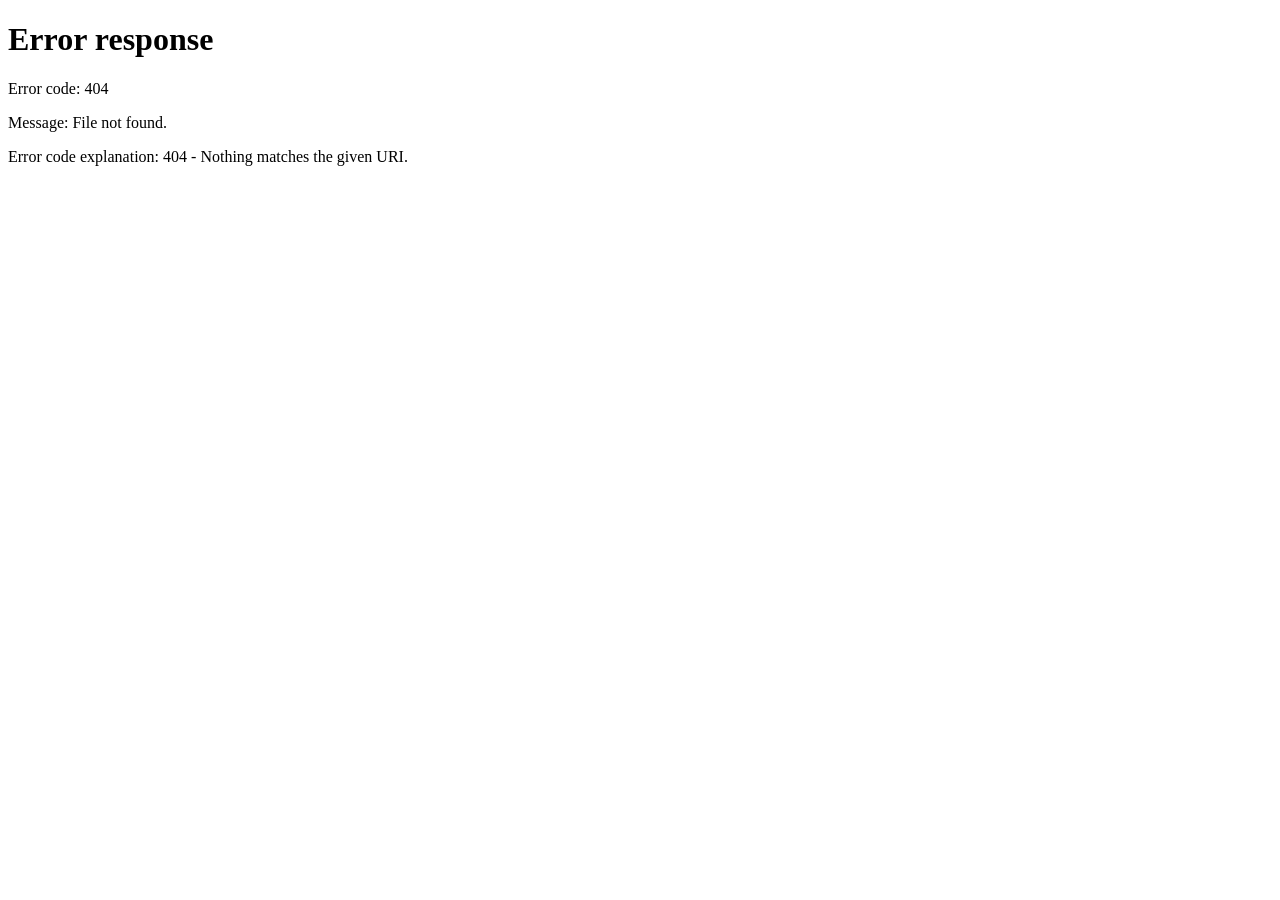
==== commit 319b4028: "원래 주소를 새 버전(sdsmp-laser-site)으로 연결" ====
--- a/index.html
+++ b/index.html
@@ -1,1596 +1,15 @@
 <!doctype html>
-<html lang="ko" class="lr-red">
+<html lang="ko">
 <head>
 <meta charset="utf-8">
-<meta name="viewport" content="width=device-width,initial-scale=1,viewport-fit=cover">
+<meta name="viewport" content="width=device-width,initial-scale=1">
 <meta name="theme-color" content="#0a0305">
 <title>SDSMP 레이저런</title>
-<link rel="icon" href="logos/brand.webp">
-<link rel="preconnect" href="https://fonts.googleapis.com">
-<link rel="preconnect" href="https://fonts.gstatic.com" crossorigin>
-<link rel="stylesheet" href="https://fonts.googleapis.com/css2?family=Big+Shoulders+Display:wght@600;800;900&family=Black+Han+Sans&family=IBM+Plex+Sans+KR:wght@400;500;600;700&family=Kanit:ital,wght@0,500;0,600;0,700;0,800;1,800;1,900&display=swap">
-<style>
-/* Layout: control-room shell. A fixed navy command rail on the left, a light working canvas on the right.
-   TV mode is a full-bleed LED scoreboard that always runs dark. Men = gold, women = blue (from the draw sheets). */
-:root {
-  --bg: #EEF1F7; --surface: #FFFFFF; --surface-2: #F5F7FC; --line: #D8DEEA; --line-2: #E7EBF3;
-  --ink: #0E1834; --ink-2: #4A5574; --ink-3: #7B85A1;
-  --rail: #0C1634; --rail-2: #13204A; --rail-ink: #DCE3F5; --rail-dim: #8590B3; --rail-line: #1F2B55;
-  --men: #C98F00; --men-fill: #F2B705; --men-soft: #FFF4D1; --women: #3F5BE0; --women-fill: #6E8BFF; --women-soft: #E5EAFF;
-  --live: #0E9F57; --on-live: #FFFFFF; --fin: #D12F3C; --win: #17975A; --draw: #7B85A1; --loss: #C2414D;
-  --card-y: #F5C400; --card-r: #D92B3A; --ban: #8E1D2B;
-  --focus: #3F5BE0; --shadow: 0 1px 2px rgba(14,24,52,.06), 0 8px 24px -12px rgba(14,24,52,.18);
-  --f-display: 'Big Shoulders Display', 'Arial Narrow', Impact, sans-serif;
-  --f-kr: 'Black Han Sans', 'IBM Plex Sans KR', 'Malgun Gothic', sans-serif;
-  --f-body: 'IBM Plex Sans KR', 'Apple SD Gothic Neo', 'Malgun Gothic', system-ui, sans-serif;
-  --r-sm: 6px; --r-md: 10px; --rail-w: 252px;
-}
-@media (prefers-color-scheme: dark) { :root:not([data-theme="light"]) {
-  --bg: #0A1128; --surface: #111A35; --surface-2: #152043; --line: #26325A; --line-2: #1D2850;
-  --ink: #E7ECF8; --ink-2: #A9B3CF; --ink-3: #7884A6;
-  --rail: #060C1F; --rail-2: #0F1A3D; --rail-line: #18234A;
-  --men: #FFC629; --men-fill: #F2B705; --men-soft: #352B0B; --women: #93A6FF; --women-fill: #6E8BFF; --women-soft: #1B2453;
-  --live: #34D17F; --on-live: #04220F; --fin: #E5484D; --win: #3CCB82; --draw: #8E99BA; --loss: #FF6B77; --ban: #FF7A86;
-  --focus: #93A6FF; --shadow: 0 1px 2px rgba(0,0,0,.3), 0 10px 30px -14px rgba(0,0,0,.6);
-  color-scheme: dark;
-} }
-:root[data-theme="dark"] {
-  --bg: #0A1128; --surface: #111A35; --surface-2: #152043; --line: #26325A; --line-2: #1D2850;
-  --ink: #E7ECF8; --ink-2: #A9B3CF; --ink-3: #7884A6;
-  --rail: #060C1F; --rail-2: #0F1A3D; --rail-line: #18234A;
-  --men: #FFC629; --men-fill: #F2B705; --men-soft: #352B0B; --women: #93A6FF; --women-fill: #6E8BFF; --women-soft: #1B2453;
-  --live: #34D17F; --on-live: #04220F; --fin: #E5484D; --win: #3CCB82; --draw: #8E99BA; --loss: #FF6B77; --ban: #FF7A86;
-  --focus: #93A6FF; --shadow: 0 1px 2px rgba(0,0,0,.3), 0 10px 30px -14px rgba(0,0,0,.6);
-  color-scheme: dark;
-}
-html, body { height: 100%; }
-body { background: var(--bg); color: var(--ink); font-family: var(--f-body); font-size: 14px; line-height: 1.5; -webkit-font-smoothing: antialiased; }
-*, *::before, *::after { box-sizing: border-box; }
-button, input, select, textarea { font: inherit; color: inherit; }
-button { cursor: pointer; }
-:focus-visible { outline: 2px solid var(--focus); outline-offset: 2px; }
-h1, h2, h3, h4 { margin: 0; text-wrap: balance; }
-p { margin: 0; }
-.num, .tbl td, .tbl th { font-variant-numeric: tabular-nums; }
-.sr { position: absolute; width: 1px; height: 1px; overflow: hidden; clip: rect(0 0 0 0); white-space: nowrap; }
-
-/* ---------- shell ---------- */
-.shell { display: grid; grid-template-columns: var(--rail-w) minmax(0, 1fr); min-height: 100%; }
-.rail { position: sticky; top: env(safe-area-inset-top, 0px); height: 100vh; height: 100dvh; background: var(--rail); color: var(--rail-ink);
-  display: flex; flex-direction: column; border-right: 1px solid var(--rail-line); overflow-y: auto; }
-.rail-head { padding: 20px 18px 16px; display: flex; gap: 12px; align-items: center; }
-.brand-word { font-family: var(--f-display); font-weight: 900; font-size: 30px; letter-spacing: .06em; line-height: .9; color: #fff; }
-.brand-sub { font-size: 9.5px; letter-spacing: .16em; color: var(--rail-dim); text-transform: uppercase; margin-top: 4px; line-height: 1.3; }
-.rail-sport { margin: 2px 14px 10px; display: flex; align-items: center; gap: 10px; padding: 10px 12px; border-radius: var(--r-md);
-  background: var(--rail-2); border: 1px solid var(--rail-line); }
-.rail-sport select { flex: 1; min-width: 0; background: transparent; border: 0; color: #fff; font-weight: 600; font-size: 15px; appearance: none; cursor: pointer; }
-.rail-sport select option { color: #0E1834; }
-.rail-sport .lbl { font-size: 10px; letter-spacing: .14em; color: var(--rail-dim); text-transform: uppercase; }
-.nav { display: flex; flex-direction: column; gap: 2px; padding: 6px 10px; }
-.nav-sec { font-size: 10px; letter-spacing: .16em; text-transform: uppercase; color: var(--rail-dim); padding: 14px 10px 6px; }
-.nav-sec { padding: 14px 10px 4px; font-size: 11px; font-weight: 700; letter-spacing: .08em; color: var(--rail-dim); text-transform: uppercase; }
-.nav-sec.line { padding: 0; margin: 8px 10px; height: 1px; background: rgba(255,255,255,.08); }
-html.lr-red .nav-sec { color: rgba(255,170,178,.55); }
-.nav a { display: flex; align-items: center; gap: 12px; padding: 9px 10px; border-radius: 8px; color: var(--rail-ink); text-decoration: none; font-weight: 500; font-size: 14px; position: relative; }
-.nav a svg { width: 18px; height: 18px; flex: none; opacity: .75; }
-.nav a:hover { background: var(--rail-2); }
-.nav a[aria-current="page"] { background: var(--rail-2); color: #fff; }
-.nav a[aria-current="page"]::before { content: ""; position: absolute; left: -10px; top: 8px; bottom: 8px; width: 3px; border-radius: 0 3px 3px 0; background: var(--men-fill); }
-.nav a[aria-current="page"] svg { opacity: 1; color: var(--men-fill); }
-.nav .count { margin-left: auto; font-size: 11px; font-weight: 700; padding: 1px 7px; border-radius: 99px; background: var(--live); color: var(--on-live); }
-.nav .tvdot { margin-left: auto; font-size: 10px; letter-spacing: .1em; color: #7CF0B0; }
-.rail-foot { margin-top: auto; padding: 14px 16px 18px; border-top: 1px solid var(--rail-line); display: grid; gap: 10px; font-size: 12px; color: var(--rail-dim); }
-.rail-foot .who { display: flex; align-items: center; gap: 8px; color: var(--rail-ink); }
-.rail-foot .who img { width: 22px; height: 22px; border-radius: 50%; }
-.peers { display: flex; flex-wrap: wrap; gap: 4px; }
-.peer { display: inline-flex; align-items: center; gap: 5px; padding: 2px 8px 2px 3px; border-radius: 99px; background: var(--rail-2); color: var(--rail-ink); font-size: 11px; }
-.peer img { width: 16px; height: 16px; border-radius: 50%; }
-.conn { display: inline-flex; align-items: center; gap: 6px; }
-.conn i { width: 7px; height: 7px; border-radius: 50%; background: #3CCB82; display: inline-block; }
-.conn.off i { background: #FF6B77; }
-.conn.ro i { background: #F5C400; }
-.main { min-width: 0; padding-inline: clamp(16px, 3vw, 36px); padding-block: 24px 64px; }
-.topbar { display: none; }
-.scrim { display: none; }
-
-@media (max-width: 960px) {
-  .shell { grid-template-columns: minmax(0, 1fr); }
-  .rail { position: fixed; z-index: 60; left: 0; top: 0; bottom: 0; width: min(290px, 86vw); height: auto; transform: translateX(-105%); transition: transform .22s ease; padding-top: env(safe-area-inset-top, 0px); }
-  .rail.open { transform: none; }
-  .scrim.open { display: block; position: fixed; inset: 0; z-index: 55; background: rgba(6,12,31,.5); }
-  .topbar { display: flex; position: sticky; top: env(safe-area-inset-top, 0px); z-index: 40; align-items: center; gap: 12px; padding: 10px 16px; background: var(--rail); color: #fff; }
-  .topbar .brand-word { font-size: 22px; }
-  .topbar .icon-btn { color: #fff; border-color: var(--rail-line); background: var(--rail-2); }
-  .main { padding-block: 18px 56px; }
-}
-
-/* ---------- page furniture ---------- */
-.page-head { display: flex; flex-wrap: wrap; align-items: flex-end; justify-content: space-between; gap: 12px 20px; margin-bottom: 20px; }
-.eyebrow { font-family: var(--f-display); font-weight: 800; font-size: 13px; letter-spacing: .18em; text-transform: uppercase; color: var(--ink-3); }
-.page-title { font-family: var(--f-kr); font-weight: 400; font-size: clamp(24px, 3vw, 32px); line-height: 1.15; letter-spacing: -.01em; margin-top: 4px; }
-.page-desc { color: var(--ink-2); margin-top: 6px; max-width: 68ch; }
-.grid { display: grid; gap: 16px; }
-.cols-2 { grid-template-columns: repeat(2, minmax(0, 1fr)); }
-.cols-3 { grid-template-columns: repeat(3, minmax(0, 1fr)); }
-.cols-auto { grid-template-columns: repeat(auto-fill, minmax(min(100%, 300px), 1fr)); }
-@media (max-width: 1100px) { .cols-3 { grid-template-columns: repeat(2, minmax(0, 1fr)); } }
-@media (max-width: 760px) { .cols-2, .cols-3 { grid-template-columns: minmax(0, 1fr); } }
-.panel { background: var(--surface); border: 1px solid var(--line); border-radius: var(--r-md); min-width: 0; }
-.panel-head { display: flex; align-items: center; gap: 10px; padding: 14px 16px; border-bottom: 1px solid var(--line-2); flex-wrap: wrap; }
-.panel-head h2, .panel-head h3 { font-size: 15px; font-weight: 700; }
-.panel-head .sub { color: var(--ink-3); font-size: 12px; }
-.panel-head .end { margin-left: auto; display: flex; gap: 8px; align-items: center; flex-wrap: wrap; }
-.panel-body { padding: 14px 16px; }
-.empty { padding: 28px 16px; text-align: center; color: var(--ink-3); display: grid; gap: 6px; justify-items: center; }
-.empty strong { color: var(--ink-2); font-weight: 600; }
-.stack { display: grid; gap: 10px; }
-.row { display: flex; align-items: center; gap: 8px; flex-wrap: wrap; }
-.spacer { flex: 1; }
-.muted { color: var(--ink-3); }
-.small { font-size: 12px; }
-.hr { height: 1px; background: var(--line-2); margin: 4px 0; }
-.scroll-x { overflow-x: auto; }
-
-/* ---------- controls ---------- */
-.btn { display: inline-flex; align-items: center; justify-content: center; gap: 6px; height: 34px; padding: 0 14px; border-radius: 8px; border: 1px solid var(--line); background: var(--surface); color: var(--ink); font-weight: 600; font-size: 13px; white-space: nowrap; }
-.btn:hover { background: var(--surface-2); }
-.btn svg { width: 16px; height: 16px; }
-.btn-primary { background: var(--ink); color: var(--surface); border-color: var(--ink); }
-.btn-primary:hover { background: var(--ink); opacity: .9; }
-.btn-live { background: var(--live); border-color: var(--live); color: var(--on-live); }
-.btn-live:hover { background: var(--live); opacity: .9; }
-.btn-danger { color: var(--card-r); border-color: color-mix(in srgb, var(--card-r) 40%, var(--line)); }
-.btn-danger.armed { background: var(--card-r); color: #fff; border-color: var(--card-r); }
-.btn-sm { height: 28px; padding: 0 10px; font-size: 12px; }
-.btn[disabled] { opacity: .45; cursor: not-allowed; }
-.icon-btn { width: 34px; height: 34px; display: inline-grid; place-items: center; border-radius: 8px; border: 1px solid var(--line); background: var(--surface); color: var(--ink-2); padding: 0; }
-.icon-btn svg { width: 18px; height: 18px; }
-.icon-btn:hover { color: var(--ink); background: var(--surface-2); }
-.input, .select, .textarea { height: 34px; padding: 0 10px; border-radius: 8px; border: 1px solid var(--line); background: var(--surface); min-width: 0; }
-.textarea { height: auto; padding: 8px 10px; line-height: 1.6; width: 100%; resize: vertical; }
-.input:focus, .select:focus, .textarea:focus { border-color: var(--focus); outline: none; box-shadow: 0 0 0 3px color-mix(in srgb, var(--focus) 18%, transparent); }
-.field { display: grid; gap: 4px; min-width: 0; }
-.field > span { font-size: 12px; font-weight: 600; color: var(--ink-2); }
-.seg { display: inline-flex; padding: 3px; border-radius: 9px; background: var(--surface-2); border: 1px solid var(--line); gap: 2px; flex-wrap: wrap; }
-.seg button { border: 0; background: transparent; height: 28px; padding: 0 12px; border-radius: 6px; font-weight: 600; font-size: 13px; color: var(--ink-2); }
-.seg button[aria-pressed="true"] { background: var(--surface); color: var(--ink); box-shadow: 0 1px 2px rgba(14,24,52,.12); }
-.seg button.men[aria-pressed="true"] { background: var(--men-fill); color: #1B1400; }
-.seg button.women[aria-pressed="true"] { background: var(--women-fill); color: #fff; }
-.switch { display: inline-flex; align-items: center; gap: 8px; cursor: pointer; font-weight: 500; }
-.switch input { appearance: none; width: 36px; height: 20px; border-radius: 99px; background: var(--line); position: relative; transition: background .15s; margin: 0; cursor: pointer; }
-.switch input::after { content: ""; position: absolute; top: 2px; left: 2px; width: 16px; height: 16px; border-radius: 50%; background: #fff; transition: transform .15s; box-shadow: 0 1px 2px rgba(0,0,0,.25); }
-.switch input:checked { background: var(--win); }
-.switch input:checked::after { transform: translateX(16px); }
-
-/* ---------- chips & badges ---------- */
-.chip { display: inline-flex; align-items: center; gap: 4px; height: 22px; padding: 0 8px; border-radius: 99px; font-size: 11.5px; font-weight: 600; background: var(--surface-2); color: var(--ink-2); border: 1px solid var(--line); white-space: nowrap; }
-.chip.men { background: var(--men-soft); color: var(--men); border-color: transparent; }
-.chip.women { background: var(--women-soft); color: var(--women); border-color: transparent; }
-.chip.live { background: var(--live); color: var(--on-live); border-color: transparent; }
-.chip.live::before { content: ""; width: 6px; height: 6px; border-radius: 50%; background: currentColor; animation: blink 1.2s infinite; }
-.chip.final { background: var(--fin); color: #fff; border-color: transparent; }
-.chip.sel { background: var(--ink); color: var(--surface); border-color: transparent; }
-.chip.warn { background: color-mix(in srgb, var(--card-r) 12%, transparent); color: var(--card-r); border-color: transparent; }
-.chip.ban { background: var(--ban); color: #fff; border-color: transparent; }
-.chip.ok { background: color-mix(in srgb, var(--win) 14%, transparent); color: var(--win); border-color: transparent; }
-@keyframes blink { 50% { opacity: .25; } }
-.cardico { display: inline-block; width: 10px; height: 14px; border-radius: 2px; vertical-align: -2px; box-shadow: inset 0 0 0 1px rgba(0,0,0,.12); }
-.cardico.y { background: var(--card-y); }
-.cardico.r { background: var(--card-r); }
-.grp { font-family: var(--f-display); font-weight: 900; letter-spacing: .04em; }
-.team { font-weight: 700; font-variant-numeric: tabular-nums; }
-.team-chip { display: inline-flex; align-items: baseline; gap: 2px; font-weight: 700; }
-.team-chip small { font-weight: 500; color: var(--ink-3); font-size: .78em; }
-
-/* ---------- tables ---------- */
-.tbl { width: 100%; border-collapse: collapse; font-size: 13px; }
-.tbl th { font-size: 11px; font-weight: 600; color: var(--ink-3); text-align: center; padding: 8px 6px; border-bottom: 1px solid var(--line); white-space: nowrap; letter-spacing: .02em; }
-.tbl td { padding: 9px 6px; text-align: center; border-bottom: 1px solid var(--line-2); }
-.tbl tr:last-child td { border-bottom: 0; }
-.tbl .l { text-align: left; }
-.tbl .r { text-align: right; }
-.tbl .pts { font-weight: 800; font-size: 14px; }
-.tbl tr.adv td:first-child { box-shadow: inset 3px 0 0 var(--win); }
-.rank { font-family: var(--f-display); font-weight: 800; font-size: 17px; width: 30px; }
-
-/* ---------- toast & sheet ---------- */
-.toasts { position: fixed; z-index: 90; right: 16px; bottom: calc(16px + env(safe-area-inset-bottom, 0px)); display: grid; gap: 8px; max-width: min(380px, calc(100vw - 32px)); }
-.toast { padding: 10px 14px; border-radius: 10px; background: var(--ink); color: var(--surface); font-size: 13px; box-shadow: var(--shadow); }
-.toast.err { background: var(--card-r); color: #fff; }
-.sheet-wrap { position: fixed; inset: 0; z-index: 70; background: rgba(6,12,31,.45); display: grid; justify-items: end; }
-.sheet { width: min(1080px, 100vw); height: 100%; background: var(--bg); overflow-y: auto; box-shadow: var(--shadow); padding-top: env(safe-area-inset-top, 0px); padding-bottom: env(safe-area-inset-bottom, 0px); }
-.modal-wrap { position: fixed; inset: 0; z-index: 80; background: rgba(6,12,31,.45); display: grid; place-items: center; padding: 16px; }
-.modal { width: min(520px, 100%); max-height: calc(100dvh - 32px); overflow-y: auto; background: var(--surface); border-radius: 14px; border: 1px solid var(--line); box-shadow: var(--shadow); }
-.banner { display: flex; gap: 10px; align-items: flex-start; padding: 12px 14px; border-radius: var(--r-md); border: 1px solid var(--line); background: var(--surface); margin-bottom: 16px; }
-.banner.warn { border-color: color-mix(in srgb, var(--card-y) 60%, var(--line)); background: color-mix(in srgb, var(--card-y) 10%, var(--surface)); }
-.banner.err { border-color: color-mix(in srgb, var(--card-r) 50%, var(--line)); background: color-mix(in srgb, var(--card-r) 8%, var(--surface)); }
-/* ---------- v2: warm background, logos, medals, schedule cards, player card, tournament ---------- */
-:root { --page-grad: radial-gradient(1100px 620px at 88% -8%, rgba(255,190,110,.38), transparent 62%), radial-gradient(900px 640px at -6% 108%, rgba(120,150,255,.22), transparent 60%), linear-gradient(180deg, #F8F4EE, #EEF1F8);
-  --adv-grad: linear-gradient(90deg, rgba(242,183,5,.32), rgba(255,250,235,.6) 55%, transparent); }
-@media (prefers-color-scheme: dark) { :root:not([data-theme="light"]) { --page-grad: radial-gradient(1100px 620px at 88% -8%, rgba(255,170,80,.2), transparent 62%), radial-gradient(900px 640px at -6% 108%, rgba(110,139,255,.2), transparent 60%), linear-gradient(180deg, #111A3A, #0A1128);
-  --adv-grad: linear-gradient(90deg, rgba(247,201,72,.3), rgba(255,244,200,.08) 55%, transparent); } }
-:root[data-theme="dark"] { --page-grad: radial-gradient(1100px 620px at 88% -8%, rgba(255,170,80,.2), transparent 62%), radial-gradient(900px 640px at -6% 108%, rgba(110,139,255,.2), transparent 60%), linear-gradient(180deg, #111A3A, #0A1128);
-  --adv-grad: linear-gradient(90deg, rgba(247,201,72,.3), rgba(255,244,200,.08) 55%, transparent); }
-body { background-image: var(--page-grad); background-attachment: fixed; }
-.rail { background: linear-gradient(180deg, #14225C, #0C1634 45%, #0A1230); }
-.chip.men { background: color-mix(in srgb, var(--men-fill) 24%, var(--surface)); color: var(--men); border-color: color-mix(in srgb, var(--men-fill) 60%, transparent); }
-.chip.women { background: color-mix(in srgb, var(--women-fill) 24%, var(--surface)); color: var(--women); border-color: color-mix(in srgb, var(--women-fill) 60%, transparent); }
-.chip.lr { height: 18px; padding: 0 6px; font-size: 10px; background: var(--rail-2); color: #C9D3F5; border-color: transparent; }
-.chip.medal.m1 { background: linear-gradient(135deg, #FFE58A, #E0A800); color: #3A2A00; border: 0; }
-.chip.medal.m2 { background: linear-gradient(135deg, #F4F6FA, #AEB6C6); color: #1E2433; border: 0; }
-.chip.medal.m3 { background: linear-gradient(135deg, #F6C9A6, #B8683A); color: #2E1505; border: 0; }
-.tlogo { display: inline-grid; place-items: center; flex: none; overflow: hidden; }
-.tlogo img { width: 100%; height: 100%; object-fit: contain; }
-.tlogo.mono svg { width: 100%; height: 100%; overflow: visible; }
-.tlogo.mono path { fill: color-mix(in srgb, var(--ink-3) 18%, transparent); stroke: var(--ink-3); stroke-width: 2.5; }
-.tlogo.mono.M path { fill: color-mix(in srgb, var(--men-fill) 22%, transparent); stroke: var(--men-fill); }
-.tlogo.mono.W path { fill: color-mix(in srgb, var(--women-fill) 22%, transparent); stroke: var(--women-fill); }
-.tlogo.mono text { font-family: var(--f-display); font-weight: 900; font-size: 18px; fill: currentColor; }
-.tv .tlogo.mono text { fill: #EEF2FF; }
-.vs .t b, .team-cell b, .fx-vs b { white-space: nowrap; }
-.tvt th, .tvt td { white-space: nowrap; }
-.fit { height: 100%; overflow: hidden; }
-.team-cell, .tname-inline { display: inline-flex; align-items: center; gap: 6px; }
-.vs .t { display: flex; align-items: center; gap: 8px; min-width: 0; } .vs .h { justify-content: flex-end; }
-.pk-note { display: block; font-size: 11px; font-family: var(--f-body); color: var(--ink-3); font-weight: 600; }
-.gletter { background: color-mix(in srgb, var(--men-fill) 24%, var(--surface)); border: 1px solid color-mix(in srgb, var(--men-fill) 55%, transparent); }
-.W .gletter { background: color-mix(in srgb, var(--women-fill) 24%, var(--surface)); border-color: color-mix(in srgb, var(--women-fill) 55%, transparent); }
-.gletter.sm { width: 30px; height: 30px; font-size: 24px; }
-.tbl tr.adv { background: var(--adv-grad); } .tbl tr.adv .rank { color: var(--men); }
-.adv-swatch { width: 26px; height: 12px; border-radius: 3px; display: inline-block; background: var(--adv-grad); border: 1px solid color-mix(in srgb, var(--men-fill) 50%, transparent); }
-.kpis.two { grid-template-columns: repeat(2, minmax(0, 1fr)); }
-.ranklist { display: grid; gap: 4px; padding: 8px; }
-.rk-row { display: grid; grid-template-columns: 34px auto minmax(0, 1fr) auto; align-items: center; gap: 10px; padding: 8px 10px; border: 0; border-radius: 10px; text-align: left; color: var(--ink); background: linear-gradient(90deg, rgba(242,183,5,.08), transparent 70%); }
-.rk-row:hover { outline: 1px solid var(--line); }
-.rk-row.rk-1 { background: linear-gradient(90deg, rgba(247,201,72,.55), rgba(255,240,190,.18) 60%, transparent); }
-.rk-row.rk-2 { background: linear-gradient(90deg, rgba(190,200,218,.42), rgba(240,243,248,.1) 60%, transparent); }
-.rk-row.rk-3 { background: linear-gradient(90deg, rgba(214,138,90,.5), rgba(255,220,200,.15) 60%, transparent); }
-.rk-row .rk { font-family: var(--f-display); font-weight: 900; font-size: 20px; text-align: center; }
-.rk-row .nm { font-weight: 700; min-width: 0; overflow: hidden; text-overflow: ellipsis; white-space: nowrap; } .rk-row .nm small { font-weight: 500; color: var(--ink-3); margin-left: 6px; }
-.rk-row .val { font-family: var(--f-display); font-weight: 900; font-size: 24px; text-align: right; line-height: 1; } .rk-row .val small { font-size: 12px; font-family: var(--f-body); color: var(--ink-3); margin-left: 2px; }
-.rk-row .val em { display: block; font-style: normal; font-family: var(--f-body); font-size: 11px; font-weight: 500; color: var(--ink-3); }
-.day-list { display: grid; gap: 10px; padding: 12px; }
-.day-card { border: 1px solid var(--line); border-radius: 12px; padding: 12px 14px; background: var(--surface-2); box-shadow: inset 4px 0 0 var(--men-fill); }
-.day-card.W { box-shadow: inset 4px 0 0 var(--women-fill); } .day-card.live { border-color: var(--live); }
-.log-row.click { cursor: pointer; } .log-row.click:hover { background: var(--surface-2); }
-.linkish { border: 0; background: none; padding: 0; font-weight: 700; text-align: left; color: var(--ink); cursor: pointer; }
-.team-layout { grid-template-columns: minmax(0, 1fr) minmax(0, 1.4fr); } @media (max-width: 900px) { .team-layout { grid-template-columns: minmax(0, 1fr); } }
-.team-tile { display: flex; align-items: center; gap: 10px; } .team-tile .tt { display: grid; min-width: 0; }
-.pl-row { grid-template-columns: minmax(0, 1fr) auto; }
-.pc-wrap { background: rgba(6,12,31,.62); backdrop-filter: blur(3px); }
-.pcard { position: relative; width: min(560px, 100%); max-height: calc(100dvh - 32px); overflow-y: auto; border-radius: 22px; padding: 22px; color: #EEF2FF; border: 1px solid rgba(242,183,5,.5);
-  background: radial-gradient(120% 80% at 100% 0%, rgba(242,183,5,.35), transparent 55%), linear-gradient(160deg, #1B2A66, #0C1634 60%, #080F26); box-shadow: 0 30px 80px -20px rgba(0,0,0,.6); }
-.pcard.W { border-color: rgba(142,162,255,.6); background: radial-gradient(120% 80% at 100% 0%, rgba(110,139,255,.45), transparent 55%), linear-gradient(160deg, #1B2A66, #0C1634 60%, #080F26); }
-.pc-x { position: absolute; top: 12px; right: 12px; background: rgba(255,255,255,.08); color: #fff; border-color: rgba(255,255,255,.15); }
-.pc-top { display: flex; gap: 18px; align-items: center; flex-wrap: wrap; } .pc-div { font-size: 12px; letter-spacing: .08em; color: #C9D3F5; }
-.pc-id h2 { font-family: var(--f-kr); font-weight: 400; font-size: 34px; line-height: 1.15; margin: 4px 0 8px; }
-.pc-stats { display: grid; grid-template-columns: repeat(3, minmax(0, 1fr)); gap: 8px; margin: 18px 0; }
-.pc-stats div { background: rgba(255,255,255,.06); border: 1px solid rgba(255,255,255,.1); border-radius: 12px; padding: 10px; text-align: center; }
-.pc-stats b { display: block; font-family: var(--f-display); font-weight: 900; font-size: 30px; line-height: 1.1; } .pc-stats b.neg { color: #FF8A94; } .pc-stats span { font-size: 12px; color: #C9D3F5; }
-.pc-log { display: grid; gap: 6px; } .pc-logrow { display: grid; grid-template-columns: 70px minmax(0, 1fr) auto; gap: 8px; font-size: 13px; padding: 6px 0; border-top: 1px solid rgba(255,255,255,.08); }
-.pcard .muted { color: #A9B3CF; }
-.draw-layout { grid-template-columns: minmax(0, 1fr) minmax(0, 2fr); } @media (max-width: 1000px) { .draw-layout { grid-template-columns: minmax(0, 1fr); } }
-.qual-list { display: grid; grid-template-columns: repeat(auto-fill, minmax(140px, 1fr)); gap: 8px; }
-.qual { display: flex; align-items: center; gap: 8px; padding: 8px; border: 1px solid var(--line); border-radius: 9px; background: var(--surface-2); } .qual.done { opacity: .4; }
-.pairs { display: grid; grid-template-columns: repeat(auto-fill, minmax(min(100%, 260px), 1fr)); gap: 10px; }
-.pair-box { border: 1px solid var(--line); border-radius: 10px; padding: 8px; display: grid; gap: 6px; background: var(--surface-2); } .pair-n { font-size: 11px; color: var(--ink-3); font-weight: 700; }
-.slot { display: grid; grid-template-columns: 26px minmax(0, 1fr); align-items: center; gap: 8px; min-height: 42px; padding: 4px 8px; border-radius: 8px; background: var(--surface); border: 1px dashed var(--line); }
-.slot.filled { border-style: solid; } .slot.bye { opacity: .65; } .slot.rolling { border-color: var(--men-fill); box-shadow: 0 0 0 2px color-mix(in srgb, var(--men-fill) 35%, transparent); }
-.slot .sn { font-family: var(--f-display); font-weight: 900; font-size: 18px; color: var(--ink-3); text-align: center; }
-.slot-pick { display: flex; gap: 6px; align-items: center; min-width: 0; } .slot-pick .select { flex: 1; min-width: 0; } .roll { font-family: var(--f-display); font-size: 20px; color: var(--men); }
-.bracket { display: grid; grid-auto-flow: column; grid-auto-columns: minmax(170px, 1fr); gap: 18px; padding: 16px; min-width: max-content; }
-.bcol { display: grid; grid-template-rows: auto 1fr; gap: 10px; } .bhead { text-align: center; font-weight: 800; font-family: var(--f-display); letter-spacing: .06em; color: var(--ink-3); font-size: 15px; }
-.bitems { display: flex; flex-direction: column; justify-content: space-around; gap: 10px; }
-.bm { display: grid; gap: 2px; padding: 6px 8px; border: 1px solid var(--line); border-radius: 10px; background: var(--surface-2); text-align: left; width: 100%; color: inherit; }
-button.bm:hover { border-color: var(--ink-3); } .bm.live { border-color: var(--live); }
-.bt { display: grid; grid-template-columns: auto minmax(0, 1fr) auto; align-items: center; gap: 6px; } .bt.win b { color: var(--win); }
-.bs { font-family: var(--f-display); font-weight: 900; font-size: 16px; } .bs small { font-size: 11px; color: var(--ink-3); margin-left: 2px; } .bmeta { font-size: 11px; color: var(--ink-3); }
-.champ-box { place-items: center; text-align: center; padding: 14px; gap: 6px; background: var(--adv-grad), var(--surface-2); }
-.pk-grid { display: grid; grid-template-columns: 44px minmax(0, 1fr) minmax(0, 1fr); gap: 8px 12px; padding: 12px 16px; align-items: center; }
-.pk-h { font-weight: 700; display: flex; align-items: center; gap: 6px; } .pk-n { font-family: var(--f-display); font-weight: 900; font-size: 18px; color: var(--ink-3); text-align: center; line-height: 1; } .pk-n small { display: block; font-size: 10px; font-family: var(--f-body); }
-.pk-cell { display: flex; gap: 6px; align-items: center; min-width: 0; } .pk-cell .select { flex: 1; min-width: 0; }
-.pk-btn { width: 34px; height: 34px; border-radius: 8px; border: 1.5px solid var(--line); background: transparent; font-weight: 900; color: var(--ink-3); }
-.pk-btn.ok.on { background: var(--win); border-color: var(--win); color: #fff; } .pk-btn.no.on { background: var(--card-r); border-color: var(--card-r); color: #fff; }
-.pk-score b { font-family: var(--f-display); font-size: 22px; }
-.pk-rec { padding: 10px 16px; border-bottom: 1px solid var(--line-2); cursor: pointer; display: grid; gap: 6px; }
-.pk-line { display: flex; gap: 6px; align-items: center; flex-wrap: wrap; font-size: 12px; }
-.pk-dot { display: inline-grid; justify-items: center; min-width: 40px; padding: 2px 6px; border-radius: 8px; font-weight: 900; } .pk-dot small { font-weight: 500; font-size: 10px; color: var(--ink-2); }
-.pk-dot.ok { background: color-mix(in srgb, var(--win) 16%, transparent); color: var(--win); } .pk-dot.no { background: color-mix(in srgb, var(--card-r) 14%, transparent); color: var(--card-r); }
-@media (max-width: 640px) { .pk-grid { grid-template-columns: 28px minmax(0, 1fr) minmax(0, 1fr); gap: 6px; } .pk-cell { flex-wrap: wrap; } .pk-cell .select { flex-basis: 100%; } }
-
-/* ---------- v3 ---------- */
-:root { --score: #0B9A4A; }
-@media (prefers-color-scheme: dark) { :root:not([data-theme="light"]) { --score: #5CFFA0; } }
-:root[data-theme="dark"] { --score: #5CFFA0; }
-.fx .sc:not(.pending) { color: var(--score); }
-.pk-score.game { color: var(--score); font-weight: 700; } .pk-score.game b { color: var(--score); }
-.rec-cols .prow { display: flex; flex-wrap: wrap; align-items: center; justify-content: space-between; gap: 8px 12px; }
-.rec-cols .prow .who { flex: 1 0 auto; } .rec-cols .prow .who .nm { white-space: nowrap; }
-.tv .tvm-team b { font-family: var(--f-body); font-weight: 800; font-size: 1.35em; white-space: nowrap; }
-.mrow .vs .sc { min-width: 72px; }
-
-/* ---------- dashboard ---------- */
-.kpis { display: grid; grid-template-columns: repeat(4, minmax(0, 1fr)); gap: 12px; margin-bottom: 16px; }
-@media (max-width: 860px) { .kpis { grid-template-columns: repeat(2, minmax(0, 1fr)); } }
-.kpi { background: var(--surface); border: 1px solid var(--line); border-radius: var(--r-md); padding: 12px 14px; min-width: 0; }
-.kpi .k { font-size: 12px; color: var(--ink-3); font-weight: 600; }
-.kpi .v { font-family: var(--f-display); font-weight: 800; font-size: 34px; line-height: 1.05; margin-top: 2px; }
-.kpi .v small { font-size: 18px; color: var(--ink-3); font-weight: 600; }
-.bar { height: 6px; border-radius: 99px; background: var(--line-2); overflow: hidden; margin-top: 8px; }
-.bar i { display: block; height: 100%; background: var(--win); border-radius: inherit; }
-.scorers { display: grid; }
-.sc-row { display: grid; grid-template-columns: 34px minmax(0, 1fr) auto; align-items: center; gap: 10px; padding: 8px 16px; border-bottom: 1px solid var(--line-2); }
-.sc-row:last-child { border-bottom: 0; }
-.sc-row .rk { font-family: var(--f-display); font-weight: 900; font-size: 20px; color: var(--ink-3); text-align: center; }
-.sc-row.top .rk { color: var(--ink); }
-.sc-row .nm { font-weight: 700; min-width: 0; overflow: hidden; text-overflow: ellipsis; white-space: nowrap; }
-.sc-row .nm small { font-weight: 500; color: var(--ink-3); margin-left: 6px; }
-.sc-row .gl { font-family: var(--f-display); font-weight: 900; font-size: 24px; line-height: 1; }
-.sc-row .gl small { font-size: 12px; font-family: var(--f-body); color: var(--ink-3); margin-left: 3px; font-weight: 500; }
-.div-head { display: flex; align-items: center; gap: 8px; }
-.div-head::before { content: ""; width: 10px; height: 10px; border-radius: 3px; background: var(--men-fill); }
-.div-head.W::before { background: var(--women-fill); }
-.log-row { display: grid; grid-template-columns: 48px minmax(0, 1fr); gap: 8px; padding: 7px 16px; font-size: 12.5px; border-bottom: 1px solid var(--line-2); }
-.log-row:last-child { border-bottom: 0; }
-.log-row time { color: var(--ink-3); font-variant-numeric: tabular-nums; }
-.log-row b { font-weight: 600; }
-
-/* ---------- match rows ---------- */
-.mrow { display: grid; grid-template-columns: 74px minmax(0, 1fr) auto; gap: 12px; align-items: center; padding: 10px 16px; border-bottom: 1px solid var(--line-2); }
-.mrow:last-child { border-bottom: 0; }
-.mrow.click { cursor: pointer; }
-.mrow.click:hover { background: var(--surface-2); }
-.mrow .when { font-variant-numeric: tabular-nums; }
-.mrow .when b { display: block; font-family: var(--f-display); font-weight: 800; font-size: 20px; line-height: 1; }
-.mrow .when span { font-size: 11px; color: var(--ink-3); }
-.vs { display: grid; grid-template-columns: minmax(0, 1fr) auto minmax(0, 1fr); align-items: center; gap: 10px; min-width: 0; }
-.vs .h { text-align: right; }
-.vs .t { font-weight: 700; font-size: 15px; min-width: 0; }
-.vs .sc { font-family: var(--f-display); font-weight: 900; font-size: 22px; min-width: 64px; text-align: center; letter-spacing: .04em; }
-.vs .sc.pending { color: var(--ink-3); font-size: 15px; font-family: var(--f-body); font-weight: 600; }
-.vs .w { color: var(--ink); }
-.vs .lz { color: var(--ink-3); }
-.mmeta { display: flex; gap: 6px; flex-wrap: wrap; margin-top: 4px; font-size: 12px; color: var(--ink-3); align-items: center; }
-.susp-line { display: flex; flex-wrap: wrap; gap: 4px; margin-top: 6px; }
-@media (max-width: 640px) {
-  .mrow { grid-template-columns: 56px minmax(0, 1fr); }
-  .mrow > .end { grid-column: 1 / -1; justify-self: start; }
-  .vs .t { font-size: 14px; }
-}
-
-/* ---------- standings ---------- */
-.gcard-head { display: flex; align-items: center; gap: 12px; padding: 12px 16px 6px; }
-.gletter { font-family: var(--f-display); font-weight: 900; font-size: 34px; line-height: .9; width: 40px; height: 40px; display: grid; place-items: center; border-radius: 8px; background: var(--men-soft); color: var(--men); }
-.W .gletter { background: var(--women-soft); color: var(--women); }
-.ring { width: 112px; height: 92px; flex: none; margin-left: auto; }
-.ring text { font-family: var(--f-body); font-size: 10px; font-weight: 700; fill: var(--ink-2); }
-.ring .edge { stroke: var(--line); stroke-width: 2; fill: none; stroke-dasharray: 3 3; }
-.ring .edge.sched { stroke: var(--ink-3); stroke-dasharray: 5 3; }
-.ring .edge.live { stroke: var(--live); stroke-dasharray: none; stroke-width: 3; }
-.ring .edge.final { stroke: var(--ink); stroke-dasharray: none; stroke-width: 2.5; }
-.ring .node { fill: var(--surface); stroke: var(--ink); stroke-width: 2; }
-.ring .idx { font-size: 8px; fill: var(--ink-3); font-weight: 600; }
-.fx { display: grid; grid-template-columns: 20px minmax(0, 1fr) auto; gap: 8px; align-items: center; width: 100%; padding: 6px 8px; border: 0; background: transparent; border-radius: 6px; text-align: left; font-size: 13px; }
-.fx:hover { background: var(--surface-2); }
-.fx-vs { display: flex; align-items: center; gap: 6px; min-width: 0; }
-.fx .sc { font-family: var(--f-display); font-weight: 900; font-size: 16px; min-width: 34px; text-align: center; }
-.fx .sc.pending { font-family: var(--f-body); font-size: 12px; font-weight: 500; color: var(--ink-3); }
-@keyframes tvprog { from { width: 0; } to { width: 100%; } }
-code { font-size: 12px; padding: 1px 5px; border-radius: 4px; background: var(--surface-2); border: 1px solid var(--line-2); }
-.legend { display: flex; flex-wrap: wrap; gap: 6px 16px; font-size: 12px; color: var(--ink-3); }
-.legend span { display: inline-flex; align-items: center; gap: 6px; }
-
-/* ---------- forms in pages ---------- */
-.form-grid { display: grid; grid-template-columns: repeat(auto-fill, minmax(min(100%, 160px), 1fr)); gap: 10px; align-items: end; }
-.kv { display: grid; grid-template-columns: auto 1fr; gap: 6px 14px; font-size: 13px; }
-.kv dt { color: var(--ink-3); }
-.kv dd { margin: 0; font-weight: 600; }
-.roster { display: grid; }
-.pl-row { display: grid; grid-template-columns: 56px minmax(0, 1fr) auto; gap: 10px; align-items: center; padding: 8px 16px; border-bottom: 1px solid var(--line-2); }
-.pl-row:last-child { border-bottom: 0; }
-.pl-row .no { width: 56px; text-align: center; }
-.pl-row .stats { display: flex; gap: 10px; align-items: center; font-size: 12px; color: var(--ink-2); flex-wrap: wrap; justify-content: flex-end; }
-.team-grid { display: grid; grid-template-columns: repeat(auto-fill, minmax(min(100%, 150px), 1fr)); gap: 8px; }
-.team-tile { text-align: left; padding: 10px 12px; border-radius: 9px; border: 1px solid var(--line); background: var(--surface); display: grid; gap: 2px; }
-.team-tile:hover { border-color: var(--ink-3); }
-.team-tile[aria-pressed="true"] { border-color: var(--ink); box-shadow: inset 0 0 0 1px var(--ink); }
-.team-tile b { font-size: 16px; }
-.team-tile span { font-size: 11.5px; color: var(--ink-3); }
-
-/* ---------- recorder ---------- */
-.rec-top { position: sticky; top: 0; z-index: 5; background: var(--rail); color: #fff; padding: 12px clamp(16px, 3vw, 28px); display: flex; align-items: center; gap: 12px; flex-wrap: wrap; }
-.rec-top .icon-btn { background: var(--rail-2); color: #fff; border-color: var(--rail-line); }
-.rec-top .t { font-weight: 700; }
-.rec-top .saved { margin-left: auto; font-size: 12px; color: var(--rail-dim); }
-.rec-top .seg { background: var(--rail-2); border-color: var(--rail-line); }
-.rec-top .seg button { color: var(--rail-dim); }
-.rec-top .seg button[aria-pressed="true"] { background: #fff; color: #0C1634; }
-.rec-top .seg button.st-live[aria-pressed="true"] { background: var(--live); color: var(--on-live); }
-.rec-top .seg button.st-final[aria-pressed="true"] { background: var(--fin); color: #fff; }
-.rec-body { padding: 18px clamp(16px, 3vw, 28px) 48px; display: grid; gap: 16px; }
-.board { background: var(--rail); color: #fff; border-radius: 14px; padding: 18px; display: grid; grid-template-columns: minmax(0, 1fr) auto minmax(0, 1fr); gap: 12px; align-items: center;
-  background-image: radial-gradient(rgba(255,255,255,.06) 1px, transparent 1.2px); background-size: 8px 8px; }
-.board .side { display: grid; gap: 8px; justify-items: center; text-align: center; min-width: 0; }
-.board .tname { font-family: var(--f-display); font-weight: 900; font-size: clamp(30px, 6vw, 48px); line-height: 1; letter-spacing: .02em; }
-.board .tsub { font-size: 12px; color: var(--rail-dim); }
-.board .big { font-family: var(--f-display); font-weight: 900; font-size: clamp(56px, 11vw, 96px); line-height: .9; color: var(--men-fill); min-width: 1.2ch; text-align: center; }
-.board.W .big { color: var(--women-fill); }
-.board .colon { font-family: var(--f-display); font-weight: 900; font-size: clamp(40px, 7vw, 64px); color: var(--rail-dim); }
-.board .icon-btn { background: var(--rail-2); color: #fff; border-color: var(--rail-line); }
-.board .scorebox { display: flex; align-items: center; gap: 10px; }
-.board .note { grid-column: 1 / -1; text-align: center; font-size: 12px; color: var(--rail-dim); }
-.pk { display: flex; gap: 8px; align-items: center; justify-content: center; grid-column: 1 / -1; color: var(--rail-ink); font-size: 13px; }
-.pk .input { width: 56px; text-align: center; background: var(--rail-2); border-color: var(--rail-line); color: #fff; }
-.rec-cols { display: grid; grid-template-columns: repeat(2, minmax(0, 1fr)); gap: 16px; }
-@media (max-width: 900px) { .rec-cols { grid-template-columns: minmax(0, 1fr); } }
-.prow { display: grid; grid-template-columns: minmax(0, 1fr) auto; gap: 8px 12px; align-items: center; padding: 10px 14px; border-bottom: 1px solid var(--line-2); }
-.prow:last-child { border-bottom: 0; }
-.prow.off { background: color-mix(in srgb, var(--card-r) 6%, transparent); }
-.prow .who { min-width: 0; display: flex; align-items: center; gap: 8px; flex-wrap: wrap; }
-.prow .who .no { font-family: var(--f-display); font-weight: 800; font-size: 18px; color: var(--ink-3); min-width: 24px; text-align: center; }
-.prow .who .nm { font-weight: 700; font-size: 15px; }
-.prow .ctl { display: flex; align-items: center; gap: 10px; flex-wrap: wrap; justify-content: flex-end; }
-.step { display: inline-flex; align-items: center; border: 1px solid var(--line); border-radius: 9px; overflow: hidden; background: var(--surface); }
-.step button { width: 34px; height: 34px; border: 0; background: transparent; font-size: 18px; font-weight: 700; color: var(--ink-2); display: grid; place-items: center; }
-.step button:hover { background: var(--surface-2); color: var(--ink); }
-.step output { min-width: 30px; text-align: center; font-family: var(--f-display); font-weight: 900; font-size: 20px; }
-.step .lab { font-size: 10px; color: var(--ink-3); padding: 0 2px 0 8px; font-weight: 600; }
-.cardbtn { height: 34px; min-width: 40px; border-radius: 8px; border: 1.5px dashed var(--line); background: transparent; display: inline-grid; place-items: center; padding: 0 8px; }
-.cardbtn i { width: 14px; height: 19px; border-radius: 2.5px; display: block; opacity: .35; }
-.cardbtn.y i { background: var(--card-y); }
-.cardbtn.r i { background: var(--card-r); }
-.cardbtn[aria-pressed="true"] { border-style: solid; border-color: currentColor; }
-.cardbtn.y[aria-pressed="true"] { color: var(--card-y); background: color-mix(in srgb, var(--card-y) 14%, transparent); }
-.cardbtn.r[aria-pressed="true"] { color: var(--card-r); background: color-mix(in srgb, var(--card-r) 12%, transparent); }
-.cardbtn[aria-pressed="true"] i { opacity: 1; }
-.fpv { font-family: var(--f-display); font-weight: 900; font-size: 18px; min-width: 34px; text-align: right; color: var(--ink-3); }
-.fpv.neg { color: var(--card-r); }
-.peerwarn { display: flex; align-items: center; gap: 8px; padding: 10px 14px; border-radius: 10px; background: color-mix(in srgb, var(--women-fill) 14%, var(--surface)); border: 1px solid color-mix(in srgb, var(--women-fill) 40%, var(--line)); font-size: 13px; }
-
-/* ---------- TV (always dark: LED scoreboard) ---------- */
-.tv { position: fixed; inset: 0; z-index: 100; color: #EEF2FF; overflow: hidden; font-family: var(--f-body);
-  background: radial-gradient(70% 60% at 85% -10%, rgba(255,170,80,.16), transparent 60%), radial-gradient(60% 70% at -5% 110%, rgba(110,139,255,.2), transparent 60%), linear-gradient(180deg, #0B1330, #050A1A);
-  font-size: min(1.0417vw, 1.852vh); display: grid; grid-template-rows: auto auto minmax(0, 1fr) auto auto; color-scheme: dark; cursor: default; }
-.tvt td .tm-in { display: inline-flex; align-items: center; gap: .35em; }
-.tvt .lr { font-style: normal; font-size: .5em; font-weight: 800; padding: .1em .4em; border-radius: .3em; background: #2B3A75; color: #C9D3F5; }
-.tvt td.neg { color: #FF8A94; font-weight: 700; }
-.tvt tr.adv { background: linear-gradient(90deg, rgba(247,201,72,.34), rgba(255,244,200,.1) 55%, rgba(255,255,255,.02)); }
-.tvt tr.adv td.rk { color: #FFD34D; }
-.tv-sc li.p1 { background: linear-gradient(90deg, rgba(247,201,72,.42), rgba(255,240,190,.08) 70%); }
-.tv-sc li.p2 { background: linear-gradient(90deg, rgba(214,222,236,.34), rgba(255,255,255,.06) 70%); }
-.tv-sc li.p3 { background: linear-gradient(90deg, rgba(214,138,90,.4), rgba(255,220,200,.06) 70%); }
-.tv-sc li:not(.p1):not(.p2):not(.p3) { background: linear-gradient(90deg, rgba(242,183,5,.08), transparent 60%); }
-.tv-sc li.p1 .rk, .tv-sc li.p1 .gl { color: #FFD34D; }
-.tv-sc li.p2 .rk { color: #E3E8F2; }
-.tv-sc li.p3 .rk { color: #F0A878; }
-.tv-sc .gl em { display: block; font-style: normal; font-family: var(--f-body); font-size: .3em; font-weight: 600; color: #B7C4F0; text-align: right; }
-.bracket.tvb { font-size: 1em; padding: 0; gap: 1.4em; grid-auto-columns: minmax(0, 1fr); min-width: 0; height: 100%; }
-.tvb .bhead { color: #B7C4F0; font-size: 1.3em; }
-.tvb .bm { background: linear-gradient(135deg, #111C42, #0B1330 70%); border-color: #22305E; border-radius: .7em; padding: .3em .6em; gap: .1em; }
-.tvb .bitems { gap: .5em; }
-.tvb .bt { gap: .4em; }
-.tvb .bt b { font-size: 1.2em; color: #EEF2FF; }
-.tvb .bt.win b { color: #FFD34D; }
-.tvb .bs { font-size: 1.4em; color: #EEF2FF; }
-.tvb .bmeta { font-size: .85em; color: #8C97C0; }
-.tvb .champ-box b { font-family: var(--f-display); font-size: 2em; color: #FFD34D; }
-.tv.hidecursor { cursor: none; }
-.tv::before { content: ""; position: absolute; inset: 0; pointer-events: none; background-image: radial-gradient(rgba(140,160,255,.07) 1px, transparent 1.3px); background-size: .5em .5em; }
-.tv-head { position: relative; display: flex; align-items: center; gap: 1.2em; padding: 1.4em 3em 1em; }
-.tv-head > svg, .tv-head > .brand-logo { width: 5.2em; height: auto; flex: none; }
-.brand-logo { object-fit: contain; flex: none; }
-.rail-head { gap: 8px; padding-left: 12px; }
-.tv-head .league { display: grid; }
-.tv-head .league b { font-family: var(--f-display); font-weight: 900; font-size: 2.3em; letter-spacing: .05em; line-height: 1; }
-.tv-head .league span { font-size: .95em; letter-spacing: .3em; color: #8C97C0; text-transform: uppercase; margin-top: .2em; }
-.tv-head .ttl { margin-left: auto; text-align: right; }
-.tv-head .ttl b { font-family: var(--f-kr); font-weight: 400; font-size: 2.6em; line-height: 1.05; display: block; }
-.tv-head .ttl span { font-size: 1em; color: #8C97C0; }
-.tv-head .clock { font-family: var(--f-display); font-weight: 800; font-size: 3.2em; line-height: 1; padding-left: .8em; margin-left: .4em; border-left: 2px solid #1E2A55; }
-.tv-head .clock small { display: block; font-family: var(--f-body); font-size: .3em; font-weight: 500; color: #8C97C0; letter-spacing: .05em; margin-top: .2em; }
-.tv-prog { position: relative; height: .3em; margin: 0 3em; background: #141D3D; border-radius: 99px; overflow: hidden; }
-.tv-prog i { position: absolute; inset: 0 auto 0 0; background: #F2B705; border-radius: inherit; }
-.tv-prog.W i { background: #6E8BFF; }
-.tv-stage { position: relative; padding: 1.6em 3em 1em; min-height: 0; }
-.tv-slide { position: absolute; inset: 1.6em 3em 1em; display: grid; animation: tvin .6s ease both; }
-@keyframes tvin { from { opacity: 0; transform: translateY(.8em); } to { opacity: 1; transform: none; } }
-@media (prefers-reduced-motion: reduce) { .tv-slide { animation: none; } .chip.live::before { animation: none; } }
-.tv-foot { position: relative; display: flex; align-items: center; gap: 1.2em; padding: .8em 3em 1.4em; color: #6F7AA3; font-size: 1em; }
-.tv-foot .dots { display: flex; gap: .5em; }
-.tv-foot .dots i { width: .7em; height: .7em; border-radius: 50%; background: #1E2A55; }
-.tv-foot .dots i.on { background: #EEF2FF; }
-.tv-foot .live { display: inline-flex; align-items: center; gap: .5em; color: #7CF0B0; }
-.tv-foot .live::before { content: ""; width: .6em; height: .6em; border-radius: 50%; background: currentColor; animation: blink 1.6s infinite; }
-.tv-foot .ctl { margin-left: auto; display: flex; gap: .6em; opacity: 0; transition: opacity .3s; }
-.tv:hover .tv-foot .ctl, .tv-foot .ctl:focus-within { opacity: 1; }
-.tv-foot .ctl button { font-size: 1em; height: 2.4em; padding: 0 1.1em; border-radius: .5em; border: 1px solid #26325A; background: #0F1838; color: #EEF2FF; }
-.tvg { display: grid; gap: 1.2em; align-content: start; height: 100%; }
-.tvg-card { background: #0C1430; border: 1px solid #1C2852; border-radius: .9em; padding: .9em 1em 1em; min-width: 0; display: grid; align-content: start; }
-.tvg-card .gh { display: flex; align-items: baseline; gap: .6em; margin-bottom: .5em; }
-.tvg-card .gh b { font-family: var(--f-display); font-weight: 900; font-size: 2.2em; line-height: 1; color: #F2B705; }
-.tvg-card.W .gh b { color: #8EA2FF; }
-.tvg-card .gh span { color: #6F7AA3; font-size: .95em; }
-.tvt { width: 100%; border-collapse: collapse; font-variant-numeric: tabular-nums; }
-.tvt th { font-size: .82em; font-weight: 600; color: #6F7AA3; padding: .3em .2em; text-align: center; line-height: 1.2; }
-.tvt td { font-size: 1.25em; padding: .4em .2em; text-align: center; border-top: 1px solid #18234A; line-height: 1.2; }
-.tvt td.tm { text-align: left; font-weight: 700; font-size: 1.4em; white-space: nowrap; padding-block: .3em; }
-.tvt td.rk { font-family: var(--f-display); font-weight: 900; font-size: 1.5em; color: #6F7AA3; width: 1.6em; line-height: 1; padding-block: 0; }
-.tvt tr.first td.rk { color: #F2B705; }
-.tvg-card.W .tvt tr.first td.rk { color: #8EA2FF; }
-.tvt td.pt { font-family: var(--f-display); font-weight: 900; font-size: 1.8em; color: #fff; line-height: 1; padding-block: 0; }
-.tvt tr.adv td.rk { box-shadow: inset .2em 0 0 #3CCB82; }
-.tvt .lv { display: inline-block; width: .5em; height: .5em; border-radius: 50%; background: #3DDC84; margin-left: .4em; vertical-align: .2em; animation: blink 1.2s infinite; }
-.tv-sc { display: grid; grid-template-columns: 1fr 1fr; gap: 2.4em; height: 100%; }
-.tv-sc .col { display: grid; grid-template-rows: auto 1fr; min-height: 0; }
-.tv-sc h3 { font-family: var(--f-kr); font-weight: 400; font-size: 2em; display: flex; align-items: center; gap: .5em; margin-bottom: .4em; }
-.tv-sc h3 i { width: .55em; height: 1.1em; border-radius: .12em; background: #F2B705; display: inline-block; }
-.tv-sc .W h3 i { background: #6E8BFF; }
-.tv-sc ol { list-style: none; margin: 0; padding: 0; display: grid; grid-auto-rows: 3.6em; align-content: start; }
-.tv-sc li { display: grid; grid-template-columns: 2.4em auto minmax(0, 1fr) auto; align-items: center; gap: .8em; padding: 0 .8em; border-top: 1px solid #18234A; line-height: 1.2; border-radius: .5em; }
-.tv-sc li .gl { text-align: right; white-space: nowrap; }
-.tv-sc li .rk { font-family: var(--f-display); font-weight: 900; font-size: 2.1em; color: #6F7AA3; text-align: center; line-height: 1; }
-.tv-sc li.p1 .rk { color: #F2B705; }
-.tv-sc .W li.p1 .rk { color: #8EA2FF; }
-.tv-sc li .nm { font-size: 1.75em; font-weight: 700; white-space: nowrap; overflow: hidden; text-overflow: ellipsis; }
-.tv-sc li .nm small { font-size: .62em; color: #8C97C0; font-weight: 500; margin-left: .6em; }
-.tv-sc li .gl { font-family: var(--f-display); font-weight: 900; font-size: 2.6em; line-height: 1; }
-.tv-sc li .gl small { font-family: var(--f-body); font-size: .36em; color: #8C97C0; margin-left: .25em; font-weight: 500; }
-.tv-empty { display: grid; place-items: center; height: 100%; text-align: center; color: #8C97C0; font-size: 1.6em; }
-.tv-empty b { display: block; font-family: var(--f-kr); font-weight: 400; color: #EEF2FF; font-size: 1.6em; margin-bottom: .3em; }
-.tv-matches { display: grid; gap: 1em 1.6em; align-content: start; }
-.tv-matches.c1 { grid-template-columns: minmax(0, 1fr); max-width: 66em; margin: 0 auto; width: 100%; }
-.tv-matches.c2 { grid-template-columns: repeat(2, minmax(0, 1fr)); }
-.tvm { display: grid; grid-template-columns: 7.4em 9em minmax(0, 1fr); gap: 1.2em; align-items: center; background: linear-gradient(135deg, #111C42, #0B1330 70%); border: 1px solid #22305E; border-radius: 1em; padding: .9em 1.4em; }
-.tvm.live { border-color: #3DDC84; box-shadow: 0 0 0 1px #3DDC84 inset, 0 0 1.6em rgba(61,220,132,.18); }
-.tvm-when { display: grid; justify-items: center; text-align: center; gap: .25em; }
-.tvm-when b { font-family: var(--f-display); font-weight: 900; font-size: 2.7em; line-height: 1; }
-.tvm-when span { font-size: 1em; color: #B7C4F0; font-weight: 600; }
-.tvm-tag { display: grid; gap: .45em; justify-items: center; align-content: center; }
-.tvm .tag { padding: .2em .75em; border-radius: 99px; font-weight: 800; font-size: 1.05em; background: #1A2550; color: #DCE3F5; white-space: nowrap; }
-.tvm .tag.M { background: #F2B705; color: #1B1400; }
-.tvm .tag.W { background: #6E8BFF; color: #fff; }
-.tvm-teams { display: grid; grid-template-columns: minmax(0, 1fr) 7.5em minmax(0, 1fr); align-items: center; }
-.tvm-team { display: grid; justify-items: center; gap: .35em; min-width: 0; }
-.tvm-team b { font-family: var(--f-display); font-weight: 900; font-size: 1.7em; line-height: 1; letter-spacing: .02em; }
-.tvm-team.lose { opacity: .45; }
-.tvm-mid { display: grid; justify-items: center; gap: .2em; }
-.tvm-mid .sc { font-family: var(--f-display); font-weight: 900; font-size: 3.1em; color: #F2B705; line-height: 1; white-space: nowrap; }
-.tvm.W .tvm-mid .sc { color: #8EA2FF; }
-.tvm-mid .sc i { font-style: normal; margin: 0 .08em; opacity: .7; }
-.tvm-mid .tv-vs { font-family: var(--f-display); font-weight: 900; font-size: 2.1em; color: #6F7AA3; line-height: 1; }
-.tvm-mid small { font-size: .9em; color: #B7C4F0; font-weight: 700; }
-.tv-nbar { position: relative; display: flex; align-items: center; gap: 1em; margin: .2em 3em .2em; padding: .65em 1.1em; border-radius: .8em;
-  background: linear-gradient(90deg, rgba(242,183,5,.2), rgba(110,139,255,.14)); border: 1px solid rgba(242,183,5,.5); }
-.nb-tag { flex: none; font-family: var(--f-kr); font-size: 1.5em; padding: .15em .7em; border-radius: .35em; background: #F2B705; color: #1B1400; }
-.nb-box { overflow: hidden; flex: 1; min-width: 0; white-space: nowrap; }
-.nb-text { display: inline-block; font-family: var(--f-kr); font-size: 2.1em; line-height: 1.25; color: #fff; }
-.nb-text.run { animation: nbscroll linear infinite; }
-.nb-gap { display: inline-block; width: 4em; }
-@keyframes nbscroll { from { transform: translateX(0); } to { transform: translateX(-50%); } }
-@media (prefers-reduced-motion: reduce) { .nb-text.run { animation: none; } }
-.tv-notice { display: grid; place-items: center; height: 100%; text-align: center; }
-.tv-notice p { font-family: var(--f-kr); font-weight: 400; font-size: 4em; line-height: 1.3; max-width: 22em; white-space: pre-wrap; }
-.tv-susp { display: grid; grid-template-columns: repeat(2, minmax(0, 1fr)); gap: .6em 2em; align-content: start; }
-.tv-susp div { display: flex; align-items: center; gap: .8em; font-size: 1.5em; padding: .5em 0; border-top: 1px solid #18234A; }
-.tv-susp div b { font-weight: 700; }
-.tv-susp div span { color: #8C97C0; margin-left: auto; font-size: .85em; }
-.tv-start { position: absolute; inset: 0; display: grid; place-items: center; background: rgba(5,10,26,.82); z-index: 3; }
-.tv-start button { font-size: 1.8em; padding: .7em 1.6em; border-radius: .6em; border: 0; background: #F2B705; color: #1B1400; font-weight: 700; }
-.tv-start p { color: #8C97C0; font-size: 1.1em; margin-top: 1em; text-align: center; }
-
-/* ---------- v4: status colours, date calendar, stage tabs, match clock, assist picker, goal timeline, TV fly-in ---------- */
-:root { --clock: #F2B705; --clock-over: #FF9F43; }
-.rec-filter { display: flex; flex-wrap: wrap; align-items: center; gap: 10px 14px; margin-bottom: 14px; }
-.datebox { position: relative; display: inline-flex; align-items: center; gap: 6px; flex-wrap: wrap; }
-.date-btn { display: inline-flex; align-items: center; gap: 8px; height: 34px; padding: 0 12px; border-radius: 8px; border: 1px solid var(--line); background: var(--surface); font-weight: 600; font-size: 13px; color: var(--ink-2); min-width: 0; }
-.date-btn:hover { border-color: var(--ink-3); color: var(--ink); }
-.date-btn.on { background: var(--ink); border-color: var(--ink); color: var(--surface); }
-.minical { position: absolute; z-index: 30; top: calc(100% + 6px); left: 0; width: min(300px, calc(100vw - 32px)); background: var(--surface); border: 1px solid var(--line); border-radius: 12px; box-shadow: var(--shadow); padding: 10px; display: grid; gap: 8px; }
-.mc-head { display: flex; align-items: center; justify-content: space-between; gap: 8px; }
-.mc-head b { font-size: 14px; }
-.mc-head .icon-btn { width: 30px; height: 30px; }
-.mc-grid { display: grid; grid-template-columns: repeat(7, minmax(0, 1fr)); gap: 2px; }
-.mc-wd { font-size: 11px; color: var(--ink-3); text-align: center; padding: 2px 0 4px; font-weight: 600; }
-.mc-wd.sun { color: var(--fin); } .mc-wd.sat { color: var(--women); }
-.mc-day { position: relative; aspect-ratio: 1; max-width: 100%; border: 0; border-radius: 8px; background: transparent; display: grid; place-items: center; font-size: 13px; font-variant-numeric: tabular-nums; color: var(--ink-2); padding: 0; }
-.mc-day:hover { background: var(--surface-2); }
-.mc-day.has { color: var(--ink); font-weight: 700; background: color-mix(in srgb, var(--men-fill) 16%, transparent); }
-.mc-day i { position: absolute; right: 2px; top: 1px; font-style: normal; font-size: 9px; font-weight: 800; color: var(--men); }
-.mc-day.live::after { content: ""; position: absolute; bottom: 4px; width: 5px; height: 5px; border-radius: 50%; background: var(--live); }
-.mc-day.today { box-shadow: inset 0 0 0 1.5px var(--ink-3); }
-.mc-day.sel { background: var(--ink); color: var(--surface); }
-.mc-day.sel i { color: var(--surface); }
-.mc-foot { display: flex; align-items: center; gap: 6px; flex-wrap: wrap; border-top: 1px solid var(--line-2); padding-top: 8px; }
-.stage-tabs { display: flex; gap: 4px; margin-bottom: 16px; border-bottom: 1px solid var(--line); overflow-x: auto; }
-.stage-tabs button { border: 0; background: transparent; padding: 10px 14px; font-weight: 700; font-size: 14px; color: var(--ink-3); border-bottom: 3px solid transparent; margin-bottom: -1px; white-space: nowrap; display: inline-flex; align-items: center; gap: 6px; }
-.stage-tabs button b { font-family: var(--f-display); font-size: 16px; min-width: 22px; padding: 0 6px; border-radius: 99px; background: var(--surface-2); color: var(--ink-2); }
-.stage-tabs button[aria-selected="true"] { color: var(--ink); border-bottom-color: var(--men-fill); }
-.stage-tabs button[aria-selected="true"] b { background: var(--men-fill); color: #1B1400; }
-
-/* match clock inside the dark score board */
-.clockbar { grid-column: 1 / -1; display: grid; justify-items: center; gap: 8px; padding-top: 6px; }
-.kick { display: inline-flex; align-items: center; gap: 8px; height: 46px; padding: 0 26px; border: 0; border-radius: 99px; background: #3DDC84; color: #04220F; font-weight: 800; font-size: 16px; box-shadow: 0 6px 20px -8px rgba(61,220,132,.7); }
-.kick:hover { filter: brightness(1.06); }
-.clk-sub { font-size: 12px; color: var(--rail-dim); }
-.clk { display: flex; align-items: baseline; gap: 10px; flex-wrap: wrap; justify-content: center; font-variant-numeric: tabular-nums; }
-.clk .ph { font-weight: 800; font-size: 14px; letter-spacing: .08em; color: #3DDC84; }
-.clk .t { font-family: var(--f-display); font-weight: 900; font-size: clamp(40px, 7vw, 56px); line-height: 1; color: #fff; letter-spacing: .03em; }
-.clk .of { font-size: 13px; color: var(--rail-dim); }
-.clk .add { font-size: 12px; font-weight: 800; padding: 2px 8px; border-radius: 99px; background: rgba(255,159,67,.18); color: var(--clock-over); }
-.clockbar.over .clk .t { color: var(--clock-over); }
-.clockbar.paused .clk .t { animation: blink 1.2s infinite; }
-.clockbar.ht .clk .ph, .clockbar.ft .clk .ph { color: var(--rail-ink); }
-.clk-bar { width: min(320px, 80%); height: 5px; border-radius: 99px; background: var(--rail-2); overflow: hidden; }
-.clk-bar i { display: block; height: 100%; background: #3DDC84; border-radius: inherit; transition: width .5s linear; }
-.clockbar.over .clk-bar i { background: var(--clock-over); }
-.clk-ctl { display: flex; gap: 8px; flex-wrap: wrap; justify-content: center; }
-.board .btn.ghost { background: var(--rail-2); border-color: var(--rail-line); color: #fff; }
-.board .btn.half { background: #fff; border-color: #fff; color: #0C1634; }
-.board .btn.fin { background: var(--fin); border-color: var(--fin); color: #fff; }
-.board .btn.pulse { animation: pulse 1.4s infinite; }
-@keyframes pulse { 0%, 100% { box-shadow: 0 0 0 0 rgba(255,255,255,.45); } 50% { box-shadow: 0 0 0 7px rgba(255,255,255,0); } }
-
-/* assists are picked from the goal flow; the count shows read-only */
-.apill { display: inline-flex; align-items: center; gap: 6px; height: 34px; padding: 0 10px; border-radius: 9px; border: 1px dashed var(--line); color: var(--ink-3); }
-.apill small { font-size: 10px; font-weight: 600; }
-.apill b { font-family: var(--f-display); font-weight: 900; font-size: 20px; min-width: 14px; text-align: center; }
-.apill.on { border-style: solid; color: var(--ink); }
-
-/* assist picker */
-.pick { width: min(440px, 100%); padding: 18px; display: grid; gap: 12px; }
-.pick-head { display: flex; align-items: center; gap: 12px; }
-.pick-head > div { display: grid; }
-.pick-title { font-family: var(--f-kr); font-weight: 400; font-size: 26px; line-height: 1.1; }
-.pick-sub { font-size: 12px; color: var(--ink-3); font-variant-numeric: tabular-nums; }
-.pick-q { font-weight: 700; color: var(--ink-2); }
-.pick-grid { display: grid; grid-template-columns: repeat(auto-fill, minmax(min(100%, 112px), 1fr)); gap: 6px; }
-.pick-btn { height: 46px; border-radius: 10px; border: 1px solid var(--line); background: var(--surface-2); font-weight: 700; font-size: 15px; color: var(--ink); padding: 0 8px; overflow: hidden; text-overflow: ellipsis; white-space: nowrap; }
-.pick-btn:hover { border-color: var(--men-fill); background: color-mix(in srgb, var(--men-fill) 14%, var(--surface)); }
-.pick.W .pick-btn:hover { border-color: var(--women-fill); background: color-mix(in srgb, var(--women-fill) 14%, var(--surface)); }
-.pick-btn.on, .pick-none.on { border-color: var(--ink); box-shadow: inset 0 0 0 1px var(--ink); }
-.pick-none { height: 42px; border-radius: 10px; border: 1px dashed var(--line); background: transparent; font-weight: 600; color: var(--ink-2); }
-.pick-none:hover { border-style: solid; color: var(--ink); }
-.pick-foot { display: flex; justify-content: flex-end; }
-
-/* goal timeline */
-.tl { list-style: none; margin: 0; padding: 4px 0; }
-.tl-row { display: grid; grid-template-columns: 92px minmax(0, 1fr) auto auto; align-items: center; gap: 10px; padding: 8px 16px; border-bottom: 1px solid var(--line-2); box-shadow: inset 3px 0 0 var(--ink-3); }
-.tl-row.H { box-shadow: inset 3px 0 0 var(--men-fill); }
-.W .tl-row.H { box-shadow: inset 3px 0 0 var(--women-fill); }
-.tl-row:last-child { border-bottom: 0; }
-.tl-t { font-family: var(--f-display); font-weight: 800; font-size: 17px; color: var(--ink-2); font-variant-numeric: tabular-nums; white-space: nowrap; }
-.tl-who { display: flex; align-items: center; gap: 8px; flex-wrap: wrap; min-width: 0; }
-.tl-who b { font-size: 15px; }
-.tl-cls { font-size: 12px; color: var(--ink-3); }
-.tl-ast { display: inline-flex; align-items: center; gap: 4px; height: 24px; padding: 0 9px; border-radius: 99px; border: 1px solid color-mix(in srgb, var(--women-fill) 45%, var(--line)); background: color-mix(in srgb, var(--women-fill) 12%, var(--surface)); color: var(--women); font-size: 12px; font-weight: 700; }
-button.tl-ast:hover { border-color: var(--women); }
-.tl-ast.none { border-style: dashed; background: transparent; color: var(--ink-3); border-color: var(--line); }
-.tl-sc { font-family: var(--f-display); font-weight: 900; font-size: 18px; color: var(--score); font-variant-numeric: tabular-nums; }
-@media (max-width: 560px) { .tl-row { grid-template-columns: minmax(0, 1fr) auto auto; } .tl-t { grid-column: 1 / -1; font-size: 14px; } }
-
-/* chemistry */
-.rk-row.chem .nm { white-space: normal; display: flex; flex-wrap: wrap; align-items: baseline; gap: 2px 6px; }
-.rk-row.chem .nm .linkish { font-size: 14px; }
-.rk-row.chem .duo { color: var(--ink-3); font-weight: 800; }
-.rk-row.chem .nm small { margin-left: 2px; }
-.rk-row.chem .nm em { flex-basis: 100%; font-style: normal; font-size: 11.5px; font-weight: 500; color: var(--ink-3); }
-.pc-chem { display: grid; gap: 6px; margin-bottom: 14px; }
-.pc-mate { display: inline-grid; padding: 6px 10px; border-radius: 10px; background: rgba(255,255,255,.07); border: 1px solid rgba(255,255,255,.12); font-size: 13px; }
-.pc-mate small { font-size: 11px; color: #A9B3CF; }
-
-/* laser run placeholder */
-.soon-panel { display: flex; gap: 18px; align-items: center; padding: 28px 24px; flex-wrap: wrap; }
-.soon-mark { width: 72px; height: 72px; border-radius: 18px; display: grid; place-items: center; background: var(--rail); color: var(--men-fill); flex: none; }
-.soon-title { font-family: var(--f-kr); font-weight: 400; font-size: 22px; }
-
-/* TV: FINAL / LIVE over the score, ranking rows fly in from the right, 1st place first */
-.tvm-mid .tv-final { font-family: var(--f-display); font-weight: 900; font-size: .95em; letter-spacing: .28em; padding: .12em .5em .12em .78em; border-radius: .25em; background: #E5484D; color: #fff; line-height: 1.15; }
-.tvm-mid .tv-live { display: inline-flex; align-items: center; gap: .4em; font-family: var(--f-display); font-weight: 900; font-size: .95em; letter-spacing: .12em; color: #3DDC84; white-space: nowrap; line-height: 1.15; font-variant-numeric: tabular-nums; }
-.tvm-mid .tv-live i { width: .5em; height: .5em; border-radius: 50%; background: currentColor; animation: blink 1.2s infinite; }
-.tvm.fin .tvm-mid .sc { color: #fff; }
-.tv-sc li.fly { position: relative; overflow: hidden; animation: tvfly .85s cubic-bezier(.16,.84,.24,1) both; animation-delay: calc(.25s + var(--i, 0) * .16s); }
-.tv-sc .col.W li.fly { animation-delay: calc(.33s + var(--i, 0) * .16s); }
-.tv-sc li.fly::after { content: ""; position: absolute; inset: 0; pointer-events: none; background: linear-gradient(100deg, transparent 35%, rgba(255,255,255,.22) 50%, transparent 65%); transform: translateX(-110%); animation: tvglint .9s ease-out both; animation-delay: calc(1s + var(--i, 0) * .16s); }
-.tv-sc .col.W li.fly::after { animation-delay: calc(1.08s + var(--i, 0) * .16s); }
-@keyframes tvfly { 0% { transform: translateX(115%) skewX(-16deg); opacity: 0; } 55% { opacity: 1; } 78% { transform: translateX(-1.6%) skewX(3deg); } 100% { transform: none; opacity: 1; } }
-@keyframes tvglint { to { transform: translateX(110%); } }
-@media (prefers-reduced-motion: reduce) { .clockbar.paused .clk .t, .board .btn.pulse { animation: none; } }
-
-/* ---------- v5: night-stadium mood (drifting stars), bigger schedule cards, chemistry on TV ---------- */
-:root { --star: 58,92,230; --star-a: .5;
-  --page-grad: radial-gradient(1100px 640px at 86% -10%, rgba(84,124,255,.30), transparent 62%), radial-gradient(900px 640px at -6% 108%, rgba(140,110,255,.16), transparent 60%), linear-gradient(180deg, #F3F6FE, #E8EDFA); }
-@media (prefers-color-scheme: dark) { :root:not([data-theme="light"]) { --star: 170,192,255; --star-a: .75;
-  --page-grad: radial-gradient(1100px 640px at 86% -10%, rgba(52,98,255,.30), transparent 62%), radial-gradient(900px 640px at -6% 108%, rgba(120,90,255,.20), transparent 60%), linear-gradient(180deg, #0B1648, #050B28); } }
-:root[data-theme="dark"] { --star: 170,192,255; --star-a: .75;
-  --page-grad: radial-gradient(1100px 640px at 86% -10%, rgba(52,98,255,.30), transparent 62%), radial-gradient(900px 640px at -6% 108%, rgba(120,90,255,.20), transparent 60%), linear-gradient(180deg, #0B1648, #050B28); }
-.starfield { position: fixed; inset: 0; width: 100%; height: 100%; pointer-events: none; z-index: 0; display: block; }
-.shell { position: relative; z-index: 1; }
-
-/* schedule: scheduled day cards (left) get the larger type, unscheduled rows (right) a step up */
-.dc-vs { display: grid; grid-template-columns: minmax(0, 1fr) auto minmax(0, 1fr); align-items: center; gap: 12px; margin-top: 12px; }
-.dc-team { display: grid; justify-items: center; gap: 6px; min-width: 0; text-align: center; }
-.dc-team b { font-size: 21px; font-weight: 800; line-height: 1.15; white-space: nowrap; }
-.dc-vs .sc { font-family: var(--f-display); font-weight: 900; font-size: 36px; min-width: 80px; text-align: center; letter-spacing: .04em; line-height: 1; }
-.dc-vs .sc.pending { font-size: 26px; font-weight: 800; color: var(--ink-3); }
-.day-card .mmeta { font-size: 13px; margin-top: 8px; }
-.un-panel { container-type: inline-size; }
-.mrow.sch-un .vs .t { font-size: 18px; }
-.mrow.sch-un .vs .sc.pending { font-family: var(--f-display); font-size: 19px; font-weight: 800; }
-@container (max-width: 640px) {
-  .mrow.sch-un .vs .t { flex-direction: column; gap: 4px; text-align: center; }
-  .mrow.sch-un .vs .h { flex-direction: column-reverse; justify-content: center; }
-}
-
-/* TV: deep-blue night stadium, slow light beams, glass cards instead of the LED dot grid */
-.tv { background: radial-gradient(90% 60% at 50% 122%, rgba(48,104,255,.42), transparent 62%), radial-gradient(55% 45% at 86% -10%, rgba(130,100,255,.30), transparent 60%),
-  radial-gradient(45% 40% at 4% -6%, rgba(40,170,255,.20), transparent 60%), linear-gradient(180deg, #030B36 0%, #061451 48%, #020620 100%); --star: 200,215,255; --star-a: 1; }
-.tv::before { background-image: none; inset: -10% -25% 0; transform-origin: 50% 100%;
-  background: conic-gradient(from -32deg at 50% 112%, transparent 0deg 4deg, rgba(150,185,255,.09) 8deg, transparent 12deg 20deg, rgba(150,185,255,.06) 25deg, transparent 30deg 34deg,
-    rgba(150,185,255,.09) 39deg, transparent 44deg 50deg, rgba(150,185,255,.06) 55deg, transparent 60deg 360deg);
-  animation: tvbeam 20s ease-in-out infinite alternate; }
-@keyframes tvbeam { from { transform: rotate(-6deg); } to { transform: rotate(6deg); } }
-.tv-stars { position: absolute; inset: 0; width: 100%; height: 100%; pointer-events: none; display: block; }
-.tv-head .league b { background: linear-gradient(180deg, #FFFFFF 35%, #AFC0F2); -webkit-background-clip: text; background-clip: text; color: transparent; }
-.tv-head .clock { border-left-color: rgba(150,180,255,.22); }
-.tv-prog { background: rgba(150,180,255,.14); }
-.tv-foot .dots i { background: rgba(150,180,255,.24); }
-.tvm { background: linear-gradient(160deg, rgba(40,78,210,.6), rgba(6,14,58,.88) 62%); border-color: rgba(150,180,255,.22); box-shadow: inset 0 1px 0 rgba(255,255,255,.08), 0 1.2em 2.4em -1.6em rgba(0,0,0,.6); }
-.tvm.live { border-color: #3DDC84; box-shadow: 0 0 0 1px #3DDC84 inset, 0 0 1.8em rgba(61,220,132,.2); }
-.tvg-card { background: linear-gradient(170deg, rgba(38,74,200,.55), rgba(5,12,50,.88) 60%); border-color: rgba(150,180,255,.2); box-shadow: inset 0 1px 0 rgba(255,255,255,.07); }
-.tvt td { border-top-color: rgba(150,180,255,.12); }
-.tv-sc li { border-top-color: rgba(150,180,255,.1); }
-.tv-sc li:not(.p1):not(.p2):not(.p3) { background: linear-gradient(90deg, rgba(60,96,225,.5), rgba(8,16,60,.78) 70%); }
-.tvb .bm { background: linear-gradient(160deg, rgba(40,78,210,.6), rgba(6,14,58,.88) 62%); border-color: rgba(150,180,255,.22); }
-.tv-susp div { border-top-color: rgba(150,180,255,.12); }
-.tv-head .league { flex: 1 1 auto; min-width: 0; }
-.tv-head .league b, .tv-head .league span { white-space: nowrap; overflow: hidden; text-overflow: ellipsis; }
-.tv-head .ttl, .tv-head .clock { flex: none; }
-.tv-head .ttl b, .tv-head .ttl span { white-space: nowrap; }
-.st-stack { display: inline-grid; justify-items: center; gap: 2px; }
-.mclock { font-size: 11px; font-weight: 700; color: var(--live); font-variant-numeric: tabular-nums; white-space: nowrap; }
-.tv-sc li.p1 { background: linear-gradient(90deg, rgba(247,201,72,.42), rgba(255,240,190,.08) 70%), rgba(8,16,60,.8); }
-.tv-sc li.p2 { background: linear-gradient(90deg, rgba(214,222,236,.34), rgba(255,255,255,.06) 70%), rgba(8,16,60,.8); }
-.tv-sc li.p3 { background: linear-gradient(90deg, rgba(214,138,90,.4), rgba(255,220,200,.06) 70%), rgba(8,16,60,.8); }
-.tv-nbar { background: linear-gradient(90deg, rgba(242,183,5,.2), rgba(110,139,255,.14)), rgba(6,14,58,.8); }
-.tv-sc li.chem .nm .duo { color: #9DB2FF; margin: 0 .35em; font-size: .78em; }
-@media (prefers-reduced-motion: reduce) { .tv::before { animation: none; } }
-
-/* ---------- v6: match notes box, logo gallery, reset dialog ---------- */
-.mrow > .mnotes { grid-column: 1 / -1; }
-.mnotes { display: flex; align-items: flex-start; gap: 8px; margin-top: 2px; padding: 6px 10px; border-radius: 8px; background: color-mix(in srgb, var(--card-y) 9%, var(--surface-2)); border: 1px solid color-mix(in srgb, var(--card-y) 35%, var(--line-2)); font-size: 12px; color: var(--ink-2); min-width: 0; }
-.mn-h { flex: none; font-weight: 800; font-size: 11px; letter-spacing: .04em; color: var(--ink); padding-top: 1px; }
-.mn-list { display: flex; flex-wrap: wrap; gap: 2px 12px; min-width: 0; }
-.mn-item { display: inline-flex; align-items: center; gap: 5px; min-width: 0; }
-.mn-item b { font-weight: 700; color: var(--ink); }
-.mn-item.ban b { color: var(--ban); }
-.mn-item.memo { max-width: 100%; overflow: hidden; text-overflow: ellipsis; white-space: nowrap; display: block; }
-.day-card .mnotes { margin-top: 10px; }
-.logo-grid { display: grid; grid-template-columns: repeat(auto-fill, minmax(min(100%, 150px), 1fr)); gap: 10px; padding: 14px 16px 16px; }
-.logo-tile { display: grid; justify-items: center; gap: 6px; padding: 14px 8px 12px; border-radius: 12px; border: 1px solid var(--line); background: var(--surface-2); text-align: center; color: var(--ink); }
-.logo-tile:hover { border-color: var(--ink-3); transform: translateY(-1px); }
-.logo-tile b { font-size: 16px; font-weight: 800; white-space: nowrap; }
-.lt-tags { display: flex; flex-wrap: wrap; gap: 4px; justify-content: center; }
-.reset-q { font-size: 16px; font-weight: 700; }
-
-/* ---------- v7: dark theme one step lighter (navy, not near-black) ---------- */
-@media (prefers-color-scheme: dark) { :root:not([data-theme="light"]) { --bg: #121C40; --surface: #19264D; --surface-2: #1F2D5A; --line: #314174; --line-2: #283767;
-  --ink-2: #B6BFDA; --ink-3: #8591B3; --rail-2: #16244F; --rail-line: #22305E;
-  --page-grad: radial-gradient(1100px 640px at 86% -10%, rgba(76,120,255,.34), transparent 62%), radial-gradient(900px 640px at -6% 108%, rgba(135,105,255,.22), transparent 60%), linear-gradient(180deg, #17255F, #0C1739); } }
-:root[data-theme="dark"] { --bg: #121C40; --surface: #19264D; --surface-2: #1F2D5A; --line: #314174; --line-2: #283767;
-  --ink-2: #B6BFDA; --ink-3: #8591B3; --rail-2: #16244F; --rail-line: #22305E;
-  --page-grad: radial-gradient(1100px 640px at 86% -10%, rgba(76,120,255,.34), transparent 62%), radial-gradient(900px 640px at -6% 108%, rgba(135,105,255,.22), transparent 60%), linear-gradient(180deg, #17255F, #0C1739); }
-
-/* home match lists: time, pitch and status stacked in the left column; teams on the right */
-.mlist { container-type: inline-size; }
-.mlist .mrow { grid-template-columns: 76px minmax(0, 1fr); grid-template-rows: auto 1fr; column-gap: 10px; row-gap: 6px; }
-.mlist .mrow > .when { grid-column: 1; grid-row: 1; }
-.mlist .mrow > div:nth-child(2) { grid-column: 2; grid-row: 1 / span 2; }
-.mlist .mrow > .end { grid-column: 1; grid-row: 2; justify-self: start; align-self: start; }
-.mlist .mrow > .end .st-stack { justify-items: start; }
-.mlist .mrow > .mnotes { grid-row: 3; }
-@container (max-width: 470px) {
-  .mlist .mrow { grid-template-columns: 64px minmax(0, 1fr); padding-inline: 12px; }
-  .mlist .mrow .when b { font-size: 17px; }
-  .mlist .mrow .vs { gap: 6px; }
-  .mlist .mrow .vs .t { gap: 5px; font-size: 14px; }
-  .mlist .mrow .tlogo { width: 32px !important; height: 32px !important; }
-  .mlist .mrow .vs .sc { min-width: 44px; font-size: 19px; }
-}
-
-/* ---------- v8: background music ---------- */
-.music-cols { display: grid; grid-template-columns: minmax(0, 1.25fr) minmax(0, 1fr); gap: 20px; padding: 14px 16px 16px; }
-@media (max-width: 860px) { .music-cols { grid-template-columns: minmax(0, 1fr); } }
-.mu-h { font-weight: 700; font-size: 13px; margin-bottom: 8px; display: flex; gap: 8px; align-items: baseline; }
-.mu-h .muted { font-weight: 500; font-size: 12px; font-variant-numeric: tabular-nums; }
-.mu-list { list-style: none; margin: 0; padding: 0; display: grid; gap: 6px; }
-.mu-row { display: grid; grid-template-columns: 28px minmax(0, 1fr) auto; align-items: center; gap: 10px; padding: 8px 10px; border: 1px solid var(--line); border-radius: 10px; background: var(--surface-2); }
-.mu-row.on { border-color: var(--live); box-shadow: inset 3px 0 0 var(--live); }
-.mu-n { font-family: var(--f-display); font-weight: 900; font-size: 18px; color: var(--ink-3); text-align: center; display: grid; place-items: center; }
-.mu-t { display: grid; min-width: 0; }
-.mu-t b { font-size: 14px; white-space: nowrap; overflow: hidden; text-overflow: ellipsis; }
-.mu-t span { font-size: 12px; color: var(--ink-3); font-variant-numeric: tabular-nums; white-space: nowrap; overflow: hidden; text-overflow: ellipsis; }
-.mu-ctl { display: flex; gap: 4px; align-items: center; }
-.mu-ctl .icon-btn { width: 30px; height: 30px; }
-.mu-ctl .icon-btn[disabled] { opacity: .35; cursor: not-allowed; }
-.tv-foot .bgm { display: inline-flex; align-items: center; gap: .55em; color: #B7C4F0; min-width: 0; max-width: 34em; overflow: hidden; white-space: nowrap; }
-.tv-foot .bgm b { color: #EEF2FF; font-weight: 700; overflow: hidden; text-overflow: ellipsis; }
-.tv-foot .bgm > span:last-child { color: #8C97C0; }
-.tv-foot .bgm .eq { display: inline-flex; align-items: flex-end; gap: .12em; height: .9em; }
-.tv-foot .bgm .eq i { width: .18em; height: 30%; background: #3DDC84; border-radius: .1em; }
-.tv-foot .bgm.on .eq i { animation: eq .9s ease-in-out infinite alternate; }
-.tv-foot .bgm.on .eq i:nth-child(2) { animation-delay: .25s; } .tv-foot .bgm.on .eq i:nth-child(3) { animation-delay: .5s; }
-@keyframes eq { from { height: 20%; } to { height: 100%; } }
-.bgm-go { display: inline-flex; align-items: center; gap: .4em; font-size: 1em; height: 2.2em; padding: 0 1em; border-radius: .5em; border: 1px solid #3DDC84; background: rgba(61,220,132,.15); color: #CFF7E0; }
-.bgm-ctl { display: inline-flex; align-items: center; gap: .4em; padding-right: .6em; margin-right: .2em; border-right: 1px solid #26325A; }
-.tv-foot .ctl .bgm-ctl button { width: 2.4em; padding: 0; display: inline-grid; place-items: center; }
-.bgm-vol { display: inline-flex; align-items: center; gap: .4em; color: #B7C4F0; }
-.bgm-vol input { width: 7em; accent-color: #3DDC84; }
-.tv-start-bgm { display: inline-flex; align-items: center; gap: .4em; color: #9FE8BF !important; }
-@media (prefers-reduced-motion: reduce) { .tv-foot .bgm.on .eq i { animation: none; height: 70%; } }
-
-/* ---------- v9: activity-log vault ---------- */
-.vault-form { display: grid; grid-template-columns: repeat(auto-fit, minmax(min(100%, 180px), 1fr)) auto; gap: 10px; align-items: end; max-width: 760px; }
-.vault-list { max-height: 560px; overflow-y: auto; }
-.vault-row { grid-template-columns: 92px minmax(0, 1fr); }
-
-/* ---------- v10: per-slide time, TV footer that never wraps ---------- */
-.slide-head { display: flex; justify-content: space-between; font-weight: 600; }
-.slide-row { display: flex; align-items: center; justify-content: space-between; gap: 10px; }
-.slide-row .switch { min-width: 0; }
-.slide-row .sec { display: inline-flex; align-items: center; gap: 6px; flex: none; font-size: 12px; color: var(--ink-3); }
-.slide-row .sec .input { width: 68px; height: 30px; text-align: right; }
-/* v55 · slide order: drag handle + ▲▼ */
-.slide-list { display: grid; gap: 4px; }
-.slide-list .slide-head { gap: 12px; margin-bottom: 4px; }
-.slide-list .slide-row { justify-content: flex-start; position: relative; padding: 4px 6px; margin: 0 -6px; border-radius: 8px; transition: background .15s, opacity .15s; }
-.slide-list .slide-row .switch { flex: 1; }
-.slide-list .slide-row:hover { background: var(--surface-2); }
-.slide-list .slide-row.dragging { opacity: .4; }
-.slide-list .slide-row.drop-before::before, .slide-list .slide-row.drop-after::after { content: ""; position: absolute; left: 0; right: 0; height: 3px; border-radius: 3px; background: var(--focus); }
-.slide-list .slide-row.drop-before::before { top: -3px; } .slide-list .slide-row.drop-after::after { bottom: -3px; }
-.slide-list .slide-row.fixed { border-top: 1px dashed var(--line); border-radius: 0 0 8px 8px; padding-top: 8px; margin-top: 2px; }
-.sl-grip { flex: none; width: 22px; height: 30px; display: grid; place-items: center; color: var(--ink-3); cursor: grab; border-radius: 6px; }
-.sl-grip:hover { color: var(--ink); background: var(--line-2); } .sl-grip:active { cursor: grabbing; }
-.sl-grip.off { cursor: default; background: none; }
-.sl-mv { flex: none; display: inline-flex; gap: 2px; min-width: 62px; }
-.sl-mv .icon-btn { width: 30px; height: 30px; }
-.sl-mv .icon-btn[disabled] { opacity: .3; cursor: default; }
-@media (max-width: 520px) { .slide-list .slide-row { flex-wrap: wrap; } .slide-list .slide-row .switch { flex-basis: calc(100% - 32px); } .sl-mv { margin-left: 28px; } .slide-list .slide-row .sec { margin-left: auto; } }
-.tv { grid-template-columns: minmax(0, 1fr); }
-.tv-foot { min-width: 0; }
-.tv-foot > * { flex: none; white-space: nowrap; }
-.tv-foot .bgm { flex: 0 1 auto; min-width: 0; max-width: none; }
-.tv-foot .bgm b, .tv-foot .bgm > span:last-child { min-width: 0; overflow: hidden; text-overflow: ellipsis; }
-.tv-foot .bgm b { flex: 0 1 auto; } .tv-foot .bgm > span:last-child { flex: 0 2 auto; }
-.tv-foot .ctl, .tv-foot .ctl button { white-space: nowrap; flex: none; }
-
-/* ---------- v11: TV table labels a touch brighter ---------- */
-.tvt th { color: #AAB6DE; font-weight: 700; }
-.tvg-card .gh span { color: #A3AFD8; }
-.tvt td.rk { color: #8E9AC6; }
-
-/* v12: SNS story builder */
-.sns-bar { display: flex; flex-wrap: wrap; gap: 14px 22px; align-items: flex-end; margin-bottom: 18px; padding: 16px 18px; border-radius: var(--r-md); background: var(--surface); border: 1px solid var(--line); }
-.sns-bar .row { flex-wrap: nowrap; }
-.sns-bar input[type=date] { width: 160px; }
-.sns-bar .sns-foot { flex: 1 1 280px; }
-.story-grid { display: grid; grid-template-columns: repeat(auto-fill, minmax(230px, 1fr)); gap: 22px 18px; }
-.story { margin: 0; display: grid; gap: 10px; }
-.story-frame { position: relative; aspect-ratio: 9 / 16; border-radius: 14px; overflow: hidden; background: #030820; box-shadow: 0 10px 30px rgba(3, 8, 32, .28); }
-.story-frame img { display: block; width: 100%; height: 100%; object-fit: cover; }
-.story-wait { position: absolute; inset: 0; display: grid; place-items: center; color: #9DAEDC; font-size: 13px; }
-.story-frame .safe { position: absolute; left: 0; right: 0; height: 13.02%; pointer-events: none; background: repeating-linear-gradient(135deg, rgba(229,72,77,.16) 0 8px, rgba(229,72,77,.05) 8px 16px); }
-.story-frame .safe.t { top: 0; border-bottom: 1.5px dashed rgba(255,120,120,.85); }
-.story-frame .safe.b { bottom: 0; border-top: 1.5px dashed rgba(255,120,120,.85); }
-.story figcaption { display: grid; grid-template-columns: minmax(0, 1fr) auto; grid-template-rows: auto auto; gap: 2px 10px; align-items: center; }
-.story figcaption b { font-size: 14px; white-space: nowrap; overflow: hidden; text-overflow: ellipsis; }
-.story figcaption span { grid-row: 2; font-size: 12px; color: var(--ink-3); white-space: nowrap; overflow: hidden; text-overflow: ellipsis; }
-.story figcaption .btn { grid-row: 1 / span 2; grid-column: 2; }
-@media (max-width: 560px) { .story-grid { grid-template-columns: repeat(2, minmax(0, 1fr)); gap: 16px 10px; } .story figcaption { grid-template-columns: 1fr; } .story figcaption .btn { grid-row: auto; grid-column: auto; } .sns-bar .row { flex-wrap: wrap; } }
-
-/* v13: SNS lightbox + colour swatches */
-button.story-frame { display: block; width: 100%; padding: 0; border: 0; cursor: zoom-in; font: inherit; color: inherit; }
-button.story-frame:disabled { cursor: default; }
-button.story-frame:focus-visible { outline: 3px solid var(--focus); outline-offset: 3px; }
-.story-zoom { position: absolute; right: 10px; bottom: 10px; width: 34px; height: 34px; border-radius: 50%; display: grid; place-items: center; color: #fff; background: rgba(0,0,0,.45); border: 1px solid rgba(255,255,255,.25); opacity: 0; transition: opacity .15s; }
-button.story-frame:hover .story-zoom, button.story-frame:focus-visible .story-zoom { opacity: 1; }
-@media (hover: none) { .story-zoom { opacity: .9; } }
-.swatches { display: flex; gap: 6px; flex-wrap: wrap; }
-.swatch { display: inline-flex; align-items: center; gap: 7px; height: 36px; padding: 0 12px 0 8px; border-radius: 999px; border: 1px solid var(--line); background: var(--surface); color: var(--ink-2); font: 600 13px var(--f-body); cursor: pointer; }
-.swatch i { width: 18px; height: 18px; border-radius: 50%; box-shadow: inset 0 0 0 1px rgba(255,255,255,.25); }
-.swatch.ember i { background: radial-gradient(circle at 35% 35%, #F3A566, #BE5A1C 60%, #2A0E04); }
-.swatch.violet i { background: radial-gradient(circle at 35% 35%, #BBA6FF, #6639DD 60%, #120634); }
-.swatch.navy i { background: radial-gradient(circle at 35% 35%, #9CC0FF, #2E62EE 60%, #04102E); }
-.swatch[aria-pressed="true"] { border-color: var(--ink); color: var(--ink); box-shadow: 0 0 0 1px var(--ink); }
-.lb { position: fixed; inset: 0; z-index: 90; background: rgba(2,4,12,.94); display: grid; place-items: center; padding: 16px 72px; }
-.lb-fig { margin: 0; display: grid; gap: 12px; justify-items: center; max-width: 100%; }
-.lb-img { position: relative; height: min(calc(100dvh - 120px), calc((100vw - 160px) * 16 / 9)); aspect-ratio: 9 / 16; border-radius: 14px; overflow: hidden; background: #000; box-shadow: 0 20px 60px rgba(0,0,0,.6); }
-.lb-img img { display: block; width: 100%; height: 100%; object-fit: contain; }
-.lb-img .safe { position: absolute; left: 0; right: 0; height: 13.02%; pointer-events: none; background: repeating-linear-gradient(135deg, rgba(229,72,77,.16) 0 8px, rgba(229,72,77,.05) 8px 16px); }
-.lb-img .safe.t { top: 0; border-bottom: 1.5px dashed rgba(255,120,120,.85); }
-.lb-img .safe.b { bottom: 0; border-top: 1.5px dashed rgba(255,120,120,.85); }
-.lb-fig figcaption { display: flex; align-items: center; gap: 14px; color: #fff; width: 100%; justify-content: space-between; }
-.lb-fig figcaption b { display: block; font-size: 15px; }
-.lb-fig figcaption span { font-size: 12px; color: rgba(255,255,255,.65); }
-.lb-x { position: absolute; top: 14px; right: 14px; width: 44px; height: 44px; border-radius: 50%; border: 1px solid rgba(255,255,255,.25); background: rgba(255,255,255,.08); color: #fff; display: grid; place-items: center; cursor: pointer; }
-.lb-nav { position: absolute; top: 50%; transform: translateY(-50%); width: 48px; height: 48px; border-radius: 50%; border: 1px solid rgba(255,255,255,.25); background: rgba(255,255,255,.08); color: #fff; display: grid; place-items: center; cursor: pointer; }
-.lb-nav.prev { left: 14px; } .lb-nav.next { right: 14px; }
-.lb-x:hover, .lb-nav:hover { background: rgba(255,255,255,.18); }
-@media (max-width: 640px) {
-  .lb { padding: 64px 12px 16px; }
-  .lb-img { height: min(calc(100dvh - 160px), calc((100vw - 24px) * 16 / 9)); }
-  .lb-nav { top: auto; bottom: 18px; transform: none; width: 42px; height: 42px; }
-  .lb-fig figcaption { padding: 0 52px; }
-}
-
-/* v14: captains' e-signature */
-.kick.sign { background: #F2B705; color: #241A00; box-shadow: 0 6px 20px -8px rgba(242,183,5,.7); }
-.kick.sign.done { background: #3DDC84; color: #04220F; box-shadow: 0 6px 20px -8px rgba(61,220,132,.7); }
-.kick .cnt { margin-left: 2px; padding: 1px 8px; border-radius: 99px; background: rgba(0,0,0,.14); font-size: 13px; }
-.board .btn.fin:disabled { opacity: .45; cursor: not-allowed; }
-.sign-res { display: flex; align-items: center; justify-content: center; gap: 16px; font-weight: 700; font-size: 16px; }
-.sign-res b { font: 800 34px/1 var(--f-display); letter-spacing: .02em; }
-.sign-cols { display: grid; grid-template-columns: 1fr 1fr; gap: 14px; }
-.sign-side { display: grid; gap: 10px; padding: 12px; border: 1px solid var(--line); border-radius: var(--r-md); background: var(--surface-2); min-width: 0; }
-.sign-side.done { border-color: color-mix(in srgb, var(--win) 55%, var(--line)); }
-.sign-who { display: flex; align-items: center; gap: 8px; flex-wrap: wrap; font-weight: 600; min-width: 0; }
-.sign-who b { font-size: 16px; }
-.sign-who .select, .sign-who .input { flex: 1; min-width: 120px; height: 38px; font-weight: 600; }
-.sign-pad { position: relative; height: 180px; border-radius: 8px; background: #fff; border: 1.5px dashed #9AA6C6; overflow: hidden; }
-.sign-pad canvas { position: absolute; inset: 0; width: 100%; height: 100%; display: block; touch-action: none; cursor: crosshair; }
-.sign-pad .ph { position: absolute; left: 14px; right: 14px; bottom: 12px; padding-top: 4px; border-top: 1px solid #D3D9EA; font-size: 12px; color: #9AA6C6; pointer-events: none; }
-.sign-img { height: 180px; border-radius: 8px; background: #fff; border: 1px solid var(--line); display: grid; place-items: center; overflow: hidden; }
-.sign-img img, .sv img { max-width: 100%; max-height: 100%; object-fit: contain; }
-.sign-actions { display: flex; align-items: center; gap: 8px; }
-.sign-view { display: grid; grid-template-columns: 1fr 1fr; gap: 14px; }
-.sv { display: grid; gap: 8px; min-width: 0; }
-.sv img { height: 120px; width: 100%; background: #fff; border-radius: 8px; border: 1px solid var(--line); }
-.sv-empty { height: 120px; display: grid; place-items: center; border-radius: 8px; border: 1px dashed var(--line); color: var(--ink-3); font-size: 13px; }
-.chip.cap { background: color-mix(in srgb, var(--men-fill) 22%, transparent); color: var(--ink); border-color: transparent; font-weight: 800; }
-.btn.cap-btn[aria-pressed="true"] { background: var(--men-fill); border-color: var(--men-fill); color: #241A00; }
-/* roster rows have two cells (name, stats): give the name the room */
-.roster .pl-row { grid-template-columns: minmax(120px, 1fr) auto; }
-.roster .pl-row > .input { max-width: 240px; }
-@media (max-width: 640px) { .sign-cols, .sign-view { grid-template-columns: 1fr; } .sign-pad, .sign-img { height: 160px; } }
-
-/* v15: data reset, TV fly-in always on, Ballon d'Or score size */
-.banner.ok { background: color-mix(in srgb, var(--win) 8%, var(--surface)); border-color: color-mix(in srgb, var(--win) 35%, var(--line)); }
-.banner.ok > svg { color: var(--win); flex: none; margin-top: 1px; }
-/* 둘러보기 복사본(소개용 페이지) 맨 위 안내 — 원본에서는 쓰지 않는다 */
-.banner.viewer { align-items: center; border-color: color-mix(in srgb, #4C8DFF 45%, var(--line)); background: color-mix(in srgb, #4C8DFF 10%, var(--surface)); }
-.banner.viewer > svg { color: #6FA3FF; flex: none; }
-.banner.viewer > div { flex: 1; line-height: 1.55; }
-.banner.viewer > .icon-btn { width: 28px; height: 28px; flex: none; }
-.reset-list { display: grid; grid-template-columns: repeat(auto-fill, minmax(300px, 1fr)); gap: 10px; }
-.reset-item { display: grid; grid-template-columns: auto minmax(0, 1fr); gap: 10px; align-items: start; padding: 12px 14px; border: 1px solid var(--line); border-radius: var(--r-md); background: var(--surface-2); cursor: pointer; }
-.reset-item input { margin-top: 3px; width: 17px; height: 17px; accent-color: var(--fin); }
-.reset-item.on { border-color: color-mix(in srgb, var(--fin) 55%, var(--line)); background: color-mix(in srgb, var(--fin) 6%, var(--surface-2)); }
-.reset-item p { margin: 4px 0 0; }
-.reset-sum { margin: 0; padding-left: 18px; display: grid; gap: 4px; }
-.reset-prog { height: 8px; border-radius: 99px; background: var(--line-2); overflow: hidden; }
-.reset-prog i { display: block; height: 100%; background: var(--fin); transition: width .3s; }
-.tv-sc li .gl.mvp { font-size: 2.36em; }
-.tv-sc li .gl.mvp em { font-size: .33em; margin-top: .14em; }
-
-/* v16: TV group standings — every group card arrives together: card rises, the letter pops, rows slide in top to bottom, one light sweep */
-.tvg-card { position: relative; overflow: hidden; animation: tvgin .7s cubic-bezier(.2,.8,.2,1) .08s both; }
-.tvg-card .gh b { display: inline-block; animation: tvgpop .55s cubic-bezier(.3,1.6,.5,1) .3s both; }
-.tvg-card .gh span { animation: tvgfade .5s ease .38s both; }
-.tvg-card thead tr { animation: tvgfade .45s ease .34s both; }
-.tvt tr.rise { animation: tvgrow .55s cubic-bezier(.2,.8,.2,1) both; }
-.tvg-card::after { content: ""; position: absolute; inset: 0; pointer-events: none; border-radius: inherit;
-  background: linear-gradient(105deg, transparent 38%, rgba(255,255,255,.13) 50%, transparent 62%); transform: translateX(-120%); animation: tvgsweep 1.1s ease-in-out 1.05s both; }
-@keyframes tvgin { from { opacity: 0; transform: translateY(1.4em) scale(.965); } to { opacity: 1; transform: none; } }
-@keyframes tvgpop { from { opacity: 0; transform: scale(.4); } to { opacity: 1; transform: none; } }
-@keyframes tvgfade { from { opacity: 0; } to { opacity: 1; } }
-@keyframes tvgrow { from { opacity: 0; transform: translateX(1.6em); } to { opacity: 1; transform: none; } }
-@keyframes tvgsweep { to { transform: translateX(120%); } }
-/* TV is signage: keep the slide fade even when the TV computer asks for reduced motion */
-@media (prefers-reduced-motion: reduce) { .tv-slide { animation: tvin .6s ease both; } }
-
-/* v18: best-class award — match-sheet checks (recorder) and the TOP 10 › 베스트 학급 summary */
-.bcp-cols { display: grid; grid-template-columns: 1fr 1fr; gap: 12px; }
-.bcp-side { display: grid; gap: 10px; padding: 12px; border: 1px solid var(--line); border-radius: var(--r-md); background: var(--surface-2); min-width: 0; }
-.bcp-who { display: flex; align-items: center; gap: 8px; } .bcp-who b { font-size: 15px; }
-.bcp-sum { font-size: 12.5px; color: var(--ink-3); } .bcp-sum b { font: 800 18px/1 var(--f-display); color: var(--win); }
-.bcp-item { display: flex; align-items: center; gap: 10px; flex-wrap: wrap; }
-.bcp-l { width: 96px; flex: none; font-size: 13px; font-weight: 700; color: var(--ink-2); }
-.bcp-seg button { min-width: 54px; }
-.bcp-memo { width: 100%; height: 36px; }
-.bc-chk { display: inline-flex; align-items: center; gap: 6px; height: 32px; padding: 0 10px 0 7px; border-radius: 8px; border: 1px solid var(--line); background: var(--surface); color: var(--ink-3); cursor: pointer; font: 700 12.5px var(--f-body); white-space: nowrap; }
-.bc-chk i { width: 18px; height: 18px; border-radius: 5px; border: 1.5px solid currentColor; display: grid; place-items: center; flex: none; }
-.bc-chk.on { background: color-mix(in srgb, var(--win) 14%, var(--surface)); border-color: color-mix(in srgb, var(--win) 50%, var(--line)); color: var(--win); }
-.bc-chk.on i { background: var(--win); border-color: var(--win); color: #fff; }
-.bc-chk:disabled { cursor: default; }
-.bc-cards { display: grid; grid-template-columns: repeat(auto-fit, minmax(230px, 1fr)); gap: 12px; }
-.bc-card { display: grid; gap: 8px; align-content: start; padding: 12px 16px; border-radius: var(--r-md); border: 1px solid var(--line); background: var(--surface); }
-.bc-card.has { border-color: color-mix(in srgb, var(--men-fill) 60%, var(--line)); background: linear-gradient(160deg, color-mix(in srgb, var(--men-fill) 14%, var(--surface)), var(--surface) 70%); }
-.bc-card.skip { opacity: .7; }
-.bc-card-h { display: flex; align-items: center; gap: 8px; } .bc-card-h b { font: 800 20px/1 var(--f-display); letter-spacing: .02em; } .bc-card-h > span { font-size: 12px; color: var(--ink-3); }
-.bc-skip { margin-left: auto; font-size: 12px; }
-.bc-card-b { display: grid; gap: 6px; }
-.bc-lead { display: flex; align-items: center; gap: 10px; } .bc-lead b { font-size: 16px; } .bc-lead span { margin-left: auto; font: 800 22px/1 var(--f-display); color: var(--men); }
-.bc-next, .bc-none { font-size: 12.5px; color: var(--ink-3); }
-.bc-tools { display: flex; align-items: center; gap: 10px; flex-wrap: wrap; }
-.bc-set { position: relative; }
-.bc-set summary { display: inline-flex; align-items: center; gap: 6px; height: 34px; padding: 0 12px; border-radius: 8px; border: 1px solid var(--line); background: var(--surface); font-size: 13px; font-weight: 600; cursor: pointer; list-style: none; }
-.bc-set summary::-webkit-details-marker { display: none; }
-.bc-set-body { position: absolute; right: 0; top: 40px; z-index: 20; width: min(560px, calc(100vw - 32px)); display: grid; gap: 8px; padding: 14px 16px; border-radius: var(--r-md); border: 1px solid var(--line); background: var(--surface); box-shadow: var(--shadow); }
-.bc-pts { display: grid; grid-template-columns: repeat(auto-fill, minmax(150px, 1fr)); gap: 8px 12px; }
-.bc-pt { display: flex; align-items: center; gap: 6px; } .bc-pt .input { width: 80px; text-align: right; } .bc-pt span { font-size: 13px; color: var(--ink-3); }
-.bc-grade { overflow: hidden; }
-.bc-row { display: grid; grid-template-columns: minmax(150px, 1.6fr) repeat(3, minmax(90px, 1fr)) repeat(2, 105px) 84px 40px; gap: 8px; align-items: center; padding: 9px 14px; }
-.bc-row > span:not(.c-cls) { display: flex; flex-direction: column; align-items: center; text-align: center; min-width: 0; }
-.bc-h { padding-block: 10px; background: var(--surface-2); border-bottom: 1px solid var(--line); font-size: 12px; font-weight: 700; color: var(--ink-3); }
-.bc-h > span:first-child { align-items: flex-start !important; font: 800 17px/1 var(--f-display); color: var(--ink); letter-spacing: .02em; }
-.bc-item { border-top: 1px solid var(--line-2); } .bc-h + .bc-item { border-top: 0; }
-.bc-item.lead > .bc-row { background: color-mix(in srgb, var(--men-fill) 12%, transparent); }
-.bc-item.open > .bc-row { background: var(--surface-2); }
-.c-cls { display: flex; align-items: center; gap: 8px; min-width: 0; } .c-cls b { font-size: 15px; white-space: nowrap; }
-.bc-lg { display: inline-flex; gap: 3px; } .bc-lg i { font-style: normal; font-size: 11px; font-weight: 800; padding: 1px 6px; border-radius: 99px; }
-.bc-lg i.m { background: var(--men-soft); color: var(--men); } .bc-lg i.w { background: var(--women-soft); color: var(--women); }
-.c-v b { font: 800 19px/1.1 var(--f-display); } .c-v small, .c-tot small { font-size: 11.5px; color: var(--ink-3); white-space: nowrap; }
-.c-v.auto .bc-chk.on { border-style: dashed; }
-.c-v b.z, .c-tot b.z { color: var(--line); font-weight: 700; }
-@media (max-width: 640px) { .bc-cards { gap: 8px; } .bc-card { padding: 10px 14px; gap: 4px; } }
-.c-tot b { font: 800 26px/1 var(--f-display); } .bc-item.lead .c-tot b { color: var(--men); }
-.c-more { width: 34px; height: 34px; border-radius: 50%; border: 1px solid var(--line); background: var(--surface); color: var(--ink-2); display: grid; place-items: center; cursor: pointer; justify-self: end; }
-.c-more svg { transition: transform .2s; } .c-more[aria-expanded="true"] svg { transform: rotate(180deg); }
-.bc-detail { display: grid; gap: 6px; padding: 4px 14px 14px 52px; background: var(--surface-2); }
-.bc-game { display: grid; grid-template-columns: 6.5em minmax(12em, 1fr) minmax(0, 2fr) auto; gap: 10px; align-items: center; padding: 8px 10px; border-radius: 8px; background: var(--surface); border: 1px solid var(--line-2); font-size: 13px; }
-.g-when { color: var(--ink-3); white-space: nowrap; } .g-what { font-weight: 600; }
-.g-recs { display: flex; flex-wrap: wrap; gap: 6px; align-items: center; min-width: 0; }
-.g-tag { font-size: 12px; font-weight: 700; padding: 2px 8px; border-radius: 99px; background: var(--line-2); color: var(--ink-3); white-space: nowrap; }
-.g-tag.on { background: color-mix(in srgb, var(--win) 14%, transparent); color: var(--win); }
-.g-memo { font-size: 12.5px; color: var(--ink-2); }
-@media (max-width: 1100px) {
-  .bc-h > span:not(:first-child) { display: none; }
-  .bc-row { grid-template-columns: repeat(3, minmax(0, 1fr)); gap: 10px 8px; }
-  .bc-row .c-cls { grid-column: 1 / 3; } .bc-row .c-tot { grid-column: 3; grid-row: 1; }
-  .bc-row .c-more { grid-column: 3; justify-self: center; }
-  .bc-row > span[data-l]::before { content: attr(data-l); font-size: 11px; font-weight: 700; color: var(--ink-3); margin-bottom: 3px; white-space: nowrap; }
-  .bc-detail { padding-left: 14px; }
-  .bc-game { grid-template-columns: 1fr auto; } .bc-game .g-what { grid-column: 1 / -1; grid-row: 1; } .bc-game .g-recs { grid-column: 1; }
-}
-@media (max-width: 640px) { .bcp-cols { grid-template-columns: 1fr; } .bcp-l { width: auto; flex-basis: 100%; } }
-
-/* v19: TV 베스트 학급 TOP 10 — two columns of five, taller rows */
-.tv-best .col { grid-template-rows: 1fr; }
-.tv-best ol { grid-auto-rows: 5.3em; align-content: center; gap: .35em 0; }
-.tv-best li { grid-template-columns: 2.4em auto minmax(0, 1fr) auto; }
-.tv-best li .nm { font-size: 1.95em; line-height: 1.15; }
-.tv-best li .nm small { display: -webkit-box; -webkit-box-orient: vertical; -webkit-line-clamp: 2; margin: .25em 0 0; font-size: .5em; line-height: 1.3; color: #A9B6E2; white-space: normal; word-break: keep-all; overflow: hidden; }
-.tv-best li .nm .gb { font-style: normal; font-size: .46em; font-weight: 800; vertical-align: .35em; margin-left: .6em; padding: .15em .6em; border-radius: 99px; background: #F2B705; color: #241A00; }
-.tv-best li .gl { font-size: 2.9em; }
-
-/* v20: 응원가 / 응원깃발 extras under 학급 응원 */
-.bcp-sub { margin-top: -4px; flex-wrap: nowrap; align-items: flex-start; }
-.bcp-exs { flex: 1; min-width: 0; display: flex; flex-wrap: wrap; align-items: center; gap: 6px 12px; }
-.bcp-ex { display: inline-flex; align-items: center; gap: 6px; }
-.bcp-ex small { font-size: 11.5px; color: var(--ink-3); }
-.bcp-note { font-size: 11.5px; color: var(--ink-3); }
-.bc-chk.sm { height: 26px; padding: 0 8px 0 5px; font-size: 11.5px; gap: 5px; }
-.bc-chk.sm i { width: 15px; height: 15px; border-radius: 4px; }
-@media (max-width: 640px) { .bcp-sub .bcp-l { display: none; } .bcp-sub { flex-wrap: wrap; } }
-
-/* v21: keep-awake video (must stay on screen and audible-but-silent for the browser to hold the display awake) */
-.keepawake { position: fixed; left: 0; bottom: 0; width: 2px; height: 2px; opacity: .02; pointer-events: none; z-index: 1; }
-.tv-foot .awake { font-size: .85em; color: #8C97C0; white-space: nowrap; }
-.tv-foot .awake::before { content: ""; display: inline-block; width: .5em; height: .5em; border-radius: 50%; margin-right: .4em; vertical-align: .1em; background: #FF8A94; }
-.tv-foot .awake.on::before { background: #3DDC84; }
-.tv-foot .awake:not(.on) { color: #FFB3B9; }
-
-/* v22: half-time reminder */
-.ht-msg { display: grid; justify-items: center; gap: 10px; padding: 6px 0 2px; text-align: center; }
-.ht-msg b { font-size: 21px; line-height: 1.35; font-weight: 800; }
-.ht-ico { width: 52px; height: 52px; border-radius: 50%; display: grid; place-items: center; background: color-mix(in srgb, #3DDC84 22%, var(--surface)); color: #0E9F57; }
-.kick.go2 { animation: kickglow 1.5s ease-in-out infinite; }
-@keyframes kickglow { 0%, 100% { box-shadow: 0 6px 20px -8px rgba(61,220,132,.7), 0 0 0 0 rgba(61,220,132,.55); } 50% { box-shadow: 0 6px 20px -8px rgba(61,220,132,.7), 0 0 0 9px rgba(61,220,132,0); } }
-
-/* v23: the half-time reminder is a bright mint card in both themes, so it stands out from the navy recorder */
-.modal.ht-alert { --surface: #FFFFFF; --surface-2: #F1FBF5; --ink: #0E1834; --ink-2: #44506E; --ink-3: #66718E; --line: #CBE8D6; --line-2: #DDF2E5;
-  color: var(--ink); background: linear-gradient(180deg, #E3FAEE 0%, #FFFFFF 52%); border: 2px solid #3DDC84;
-  box-shadow: 0 24px 60px -12px rgba(0,0,0,.6), 0 0 0 6px rgba(61,220,132,.2); animation: htpop .32s cubic-bezier(.2,1.35,.4,1) both; }
-.modal.ht-alert .panel-head h3 { color: #0B8A4B; }
-.modal.ht-alert .ht-ico { background: #C9F5DC; color: #0B8A4B; }
-.modal.ht-alert .ht-msg b { color: #0E1834; }
-@keyframes htpop { from { opacity: 0; transform: scale(.92); } to { opacity: 1; transform: none; } }
-
-/* v24 · rank movement ▲▼ (TV + settings demo) */
-.mv { display: block; font-style: normal; font-family: var(--f-body); font-weight: 800; font-size: .42em; line-height: 1; margin-top: .22em; letter-spacing: 0; white-space: nowrap; }
-.mv.up { color: #45E08F; }
-.mv.dn { color: #FF7A86; }
-.mv.same { color: #7D88B5; }
-.mv.new { color: #FFD34D; font-size: .34em; letter-spacing: .04em; }
-.tvt td.rk .mv { font-size: .5em; margin-top: .14em; }
-.tvt td.rk .mv.new { font-size: .4em; }
-.mv-set { display: grid; gap: 10px; }
-.mv-set .mv-base { align-items: center; gap: 10px; }
-.mv-demo { display: inline-flex; gap: 6px; margin-left: 8px; padding: 3px 8px; border-radius: 8px; background: #0B1330; vertical-align: middle; }
-.mv-demo .mv { display: inline; font-size: 11px; margin: 0; }
-
-/* v25 · SNS › 주간 리캡 (weekly recap): preview player, scene list, stills */
-.rc-wrap { display: grid; gap: 26px; }
-.rc { display: grid; grid-template-columns: minmax(280px, 380px) minmax(0, 1fr); gap: 22px; align-items: start; }
-.rc-player { position: sticky; top: 18px; display: grid; gap: 10px; }
-.rc-screen { position: relative; aspect-ratio: 9 / 16; border-radius: 16px; overflow: hidden; background: #000; box-shadow: 0 14px 40px rgba(3,8,32,.35); cursor: pointer; }
-.rc-screen canvas { display: block; width: 100%; height: 100%; }
-.rc-band { position: absolute; left: 0; right: 0; height: 6.25%; pointer-events: none; background: repeating-linear-gradient(135deg, rgba(229,72,77,.18) 0 8px, rgba(229,72,77,.06) 8px 16px); }
-.rc-band.t { top: 0; border-bottom: 1.5px dashed rgba(255,120,120,.85); }
-.rc-band.b { bottom: 0; border-top: 1.5px dashed rgba(255,120,120,.85); }
-.story-frame .safe.band, .lb-img .safe.band { height: 6.25%; }
-.lb-img .safe.b { bottom: 0; border-top: 1.5px dashed rgba(255,120,120,.85); }
-.rc-big { position: absolute; right: 14px; bottom: calc(6.25% + 14px); width: 54px; height: 54px; border-radius: 50%; display: grid; place-items: center; color: #fff; background: rgba(0,0,0,.5); border: 1.5px solid rgba(255,255,255,.55); pointer-events: none; }
-.rc-big svg { margin-left: 4px; }
-.rc-scrub { position: relative; padding-top: 6px; }
-.rc-scrub input { width: 100%; margin: 0; }
-.rc-marks { position: absolute; left: 8px; right: 8px; top: 0; height: 8px; pointer-events: none; }
-.rc-marks i { position: absolute; top: 0; width: 2px; height: 8px; margin-left: -1px; border-radius: 1px; background: var(--ink-3); }
-.rc-ctl { display: flex; align-items: center; gap: 8px; }
-.rc-ctl .rc-play { min-width: 112px; justify-content: center; }
-.rc-time { margin-left: auto; font-weight: 700; font-variant-numeric: tabular-nums; color: var(--ink-2); }
-.rc-now { font-size: 13px; color: var(--ink-3); white-space: nowrap; overflow: hidden; text-overflow: ellipsis; }
-.rc-now b { color: var(--ink); margin-right: 4px; }
-.rc-side { display: grid; gap: 10px; min-width: 0; }
-.rc-top { display: flex; flex-wrap: wrap; align-items: flex-end; gap: 12px 18px; padding: 14px 16px; border-radius: var(--r-md); background: var(--surface); border: 1px solid var(--line); }
-.rc-top .select { max-width: 100%; }
-.rc-total { font-size: 14px; color: var(--ink-2); white-space: nowrap; }
-.rc-total b { font-size: 18px; color: var(--ink); font-variant-numeric: tabular-nums; }
-.rc-head { display: grid; grid-template-columns: minmax(0, 1fr) minmax(150px, auto) 96px 34px; gap: 10px; padding: 0 12px 0 54px; }
-.rc-head span:nth-child(3) { grid-column: 3 / span 2; }
-.rc-list { display: grid; gap: 8px; }
-.rc-row { display: grid; grid-template-columns: 30px minmax(0, 1fr) minmax(150px, auto) 96px 34px; gap: 10px; align-items: center; padding: 8px 12px 8px 8px; border-radius: 12px; background: var(--surface); border: 1px solid var(--line); }
-.rc-row.off { opacity: .55; }
-.rc-ord { display: grid; gap: 2px; }
-.icon-btn.sm { width: 28px; height: 22px; border-radius: 6px; }
-.icon-btn.sm svg { width: 14px; height: 14px; }
-.rc-name { min-width: 0; }
-.rc-name > span { display: grid; min-width: 0; }
-.rc-name b { font-size: 14.5px; white-space: nowrap; overflow: hidden; text-overflow: ellipsis; }
-.rc-name small { font-size: 12px; color: var(--ink-3); font-weight: 500; }
-.rc-opt { display: flex; justify-content: flex-end; min-width: 0; }
-.rc-opt .select, .rc-opt .input { width: 100%; max-width: 260px; }
-.rc-pair { display: grid; gap: 4px; width: 100%; max-width: 260px; }
-.rc-sec { display: flex; align-items: center; gap: 6px; font-size: 13px; color: var(--ink-3); white-space: nowrap; }
-.rc-sec .input { width: 56px; text-align: center; padding: 0 4px; }
-.rc-foot { gap: 10px; }
-.rc-stills .story figcaption span { grid-row: 2; }
-@media (max-width: 980px) {
-  .rc { grid-template-columns: 1fr; }
-  .rc-player { position: static; width: 100%; max-width: 400px; margin: 0 auto; }
-}
-@media (max-width: 640px) {
-  .rc-head { display: none; }
-  .rc-row { grid-template-columns: 30px minmax(0, 1fr) auto 34px; grid-template-areas: "ord name sec go" "ord opt opt opt"; row-gap: 8px; }
-  .rc-ord { grid-area: ord; } .rc-name { grid-area: name; } .rc-opt { grid-area: opt; justify-content: stretch; } .rc-sec { grid-area: sec; } .rc-row > .icon-btn { grid-area: go; }
-  .rc-opt .select, .rc-opt .input, .rc-pair { max-width: none; }
-  .rc-top { padding: 12px; }
-}
-
-/* v26 · recorder: '어시스트' pill is wider than the old '도움' — keep a player's controls on one line on phones */
-@media (max-width: 480px) { .prow .ctl { gap: 6px; } .apill { padding: 0 7px; gap: 4px; } .apill small { letter-spacing: -.02em; } .fpv { min-width: 22px; } }
-
-/* v27 · TV group standings in soft league colours: men's cards champagne glass, women's lavender-blue; qualifying rows green on both */
-.tvg-card.M { background: linear-gradient(170deg, rgba(255,226,150,.25), rgba(255,226,150,.07) 45%, rgba(18,18,28,.9) 78%); border-color: rgba(255,224,138,.32); }
-.tvg-card.W { background: linear-gradient(170deg, rgba(170,186,255,.28), rgba(120,140,255,.09) 45%, rgba(8,12,46,.9) 78%); border-color: rgba(195,205,255,.32); }
-.tvg-card.M .gh b { color: #FFE08A; } .tvg-card.W .gh b { color: #C3CDFF; }
-.tvg-card.M .gh span, .tvg-card.M .tvt th { color: #E6D6A8; } .tvg-card.W .gh span, .tvg-card.W .tvt th { color: #C3CDFF; }
-.tvg-card.M .tvt td { border-top-color: rgba(255,230,170,.12); } .tvg-card.M .tvt td.rk { color: #BDB08C; }
-.tvg-card .tvt tr.adv { background: linear-gradient(90deg, rgba(61,220,132,.26), rgba(61,220,132,.07) 55%, rgba(255,255,255,.02)); }
-.tvg-card .tvt tr.adv td.rk { color: #fff; }
-
-/* v28 · weekly recap → MP4 for Instagram stories */
-.rc-video { display: grid; gap: 10px; padding: 14px 16px; border-radius: var(--r-md); background: var(--surface); border: 1px solid var(--line); }
-.rc-vhead { display: flex; flex-wrap: wrap; align-items: baseline; gap: 4px 10px; }
-.rc-vhead b { font-size: 15px; }
-.rc-vopts { display: flex; flex-wrap: wrap; align-items: center; gap: 10px; }
-.rc-vopts .btn { min-width: 128px; justify-content: center; }
-.rc-vnote { margin: 0; }
-.rc-vwarn { margin: 0; padding: 10px 12px; border-radius: 10px; background: color-mix(in srgb, var(--card-r, #E5484D) 12%, var(--surface)); color: var(--ink); }
-.rc-prog { display: grid; grid-template-columns: minmax(0, 1fr) auto auto; align-items: center; gap: 10px; font-size: 13px; font-variant-numeric: tabular-nums; }
-.rc-bar { height: 8px; border-radius: 99px; background: var(--line); overflow: hidden; }
-.rc-bar i { display: block; height: 100%; border-radius: inherit; background: var(--men-fill); transition: width .2s linear; }
-.rc-outs { display: grid; grid-template-columns: 132px minmax(0, 1fr); gap: 14px; align-items: start; }
-.rc-vid { width: 132px; aspect-ratio: 9 / 16; border-radius: 10px; background: #000; display: block; }
-.rc-outlist { display: grid; gap: 8px; align-content: start; }
-.rc-out { display: flex; align-items: center; gap: 8px; padding: 6px 6px 6px 10px; border-radius: 10px; border: 1px solid var(--line); }
-.rc-out.on { border-color: var(--ink-3); background: var(--surface-2); }
-.rc-out-name { flex: 1; min-width: 0; display: grid; text-align: left; background: none; border: 0; padding: 0; color: inherit; font: inherit; cursor: pointer; }
-.rc-out-name b { font-size: 14px; } .rc-out-name span { font-size: 12px; color: var(--ink-3); font-variant-numeric: tabular-nums; }
-
-/* v29 · lunch timing on the schedule: pick 선급식 / 후급식 / 해당없음 when scheduling, headcounts for the nutritionist */
-:root { --meal-pre: #D9621E; --meal-post: #12907E; }
-@media (prefers-color-scheme: dark) { :root:not([data-theme="light"]) { --meal-pre: #FF9A57; --meal-post: #3FD1BB; } }
-:root[data-theme="dark"] { --meal-pre: #FF9A57; --meal-post: #3FD1BB; }
-.dc-meals { display: grid; gap: 6px; margin-top: 10px; padding: 8px 10px; border-radius: 10px; background: var(--surface); border: 1px solid var(--line-2); }
-.dc-meals-h { font-size: 12px; font-weight: 700; color: var(--ink-3); }
-.dc-meal { display: grid; grid-template-columns: minmax(84px, auto) auto 1fr; align-items: center; gap: 8px; }
-.dc-meal-l { font-size: 13px; font-weight: 700; white-space: nowrap; }
-.meal-row { display: flex; align-items: center; justify-content: space-between; flex-wrap: wrap; gap: 8px 12px; padding: 10px 12px; border: 1px solid var(--line); border-radius: 12px; }
-.meal-team { display: inline-flex; align-items: center; gap: 8px; } .meal-team b { font-size: 16px; }
-.meal-opts { display: flex; gap: 6px; flex-wrap: wrap; }
-.meal-opt { height: 40px; padding: 0 14px; border-radius: 10px; border: 1.5px solid var(--line); background: var(--surface); color: var(--ink-2); font: inherit; font-weight: 700; font-size: 14px; cursor: pointer; }
-.meal-opt:hover { background: var(--surface-2); } .meal-opt:focus-visible { outline: 3px solid var(--focus); outline-offset: 2px; }
-.meal-opt.pre[aria-pressed="true"] { background: var(--meal-pre); border-color: var(--meal-pre); color: #fff; }
-.meal-opt.post[aria-pressed="true"] { background: var(--meal-post); border-color: var(--meal-post); color: #fff; }
-.meal-opt.none[aria-pressed="true"] { background: var(--ink-2); border-color: var(--ink-2); color: var(--surface); }
-@media (max-width: 560px) { .dc-meal { grid-template-columns: 1fr auto; } .dc-meal .seg { grid-column: 1 / -1; grid-row: 2; } .meal-opts { width: 100%; } .meal-opt { flex: 1; padding: 0 8px; } }
-.dc-meal.unset .seg { box-shadow: 0 0 0 2px color-mix(in srgb, var(--card-r) 40%, transparent); }
-.dc-meal .seg { justify-self: start; }
-.dc-meal-todo { color: var(--card-r); font-weight: 700; }
-.seg button.meal-pre[aria-pressed="true"] { background: var(--meal-pre); color: #fff; }
-.seg button.meal-post[aria-pressed="true"] { background: var(--meal-post); color: #fff; }
-.chip.meal-pre { background: color-mix(in srgb, var(--meal-pre) 14%, transparent); color: var(--meal-pre); border-color: transparent; }
-.chip.meal-post { background: color-mix(in srgb, var(--meal-post) 14%, transparent); color: var(--meal-post); border-color: transparent; }
-.chip.meal-unset { background: color-mix(in srgb, var(--card-r) 12%, transparent); color: var(--card-r); border-color: transparent; }
-.meal-q { display: flex; align-items: center; flex-wrap: wrap; gap: 8px; }
-.meal-q b { font-size: 16px; }
-.meal-choices { display: grid; grid-template-columns: repeat(3, minmax(0, 1fr)); gap: 10px; }
-.meal-btn { display: grid; justify-items: center; gap: 4px; padding: 18px 10px; border-radius: 14px; border: 2px solid var(--line); background: var(--surface); color: var(--ink); cursor: pointer; font: inherit; text-align: center; }
-.meal-btn b { font-size: 18px; } .meal-btn small { font-size: 12px; color: var(--ink-3); }
-.meal-btn.pre { border-color: color-mix(in srgb, var(--meal-pre) 55%, var(--line)); } .meal-btn.pre b { color: var(--meal-pre); }
-.meal-btn.post { border-color: color-mix(in srgb, var(--meal-post) 55%, var(--line)); } .meal-btn.post b { color: var(--meal-post); }
-.meal-btn:hover { background: var(--surface-2); } .meal-btn:focus-visible { outline: 3px solid var(--focus); outline-offset: 2px; }
-.meal-panel { margin-top: 16px; }
-.meal-grid { display: grid; grid-template-columns: repeat(2, minmax(0, 1fr)); gap: 14px; }
-.meal-col { display: grid; gap: 10px; align-content: start; padding: 14px; border: 1px solid var(--line); border-radius: 12px; box-shadow: inset 0 4px 0 var(--meal-pre); }
-.meal-col.post { box-shadow: inset 0 4px 0 var(--meal-post); }
-.meal-h { display: flex; align-items: baseline; justify-content: space-between; gap: 8px; }
-.meal-h > b { font-size: 17px; } .meal-col.pre .meal-h > b { color: var(--meal-pre); } .meal-col.post .meal-h > b { color: var(--meal-post); }
-.meal-h span { font-size: 13px; color: var(--ink-3); }
-.meal-h span .num { font-family: var(--f-display); font-weight: 900; font-size: 24px; color: var(--ink); }
-.meal-tbl { width: 100%; border-collapse: collapse; font-size: 14px; font-variant-numeric: tabular-nums; }
-.meal-tbl th, .meal-tbl td { padding: 7px 6px; text-align: center; border-top: 1px solid var(--line-2); }
-.meal-tbl thead th { border-top: 0; font-size: 12px; font-weight: 600; color: var(--ink-3); }
-.meal-tbl tbody th { text-align: left; font-weight: 700; white-space: nowrap; }
-.meal-tbl tr.M th { color: var(--men); } .meal-tbl tr.W th { color: var(--women); }
-.meal-tbl td { font-weight: 700; } .meal-tbl td.z { font-weight: 500; color: var(--ink-3); }
-.meal-tbl td.t { font-weight: 800; }
-.meal-tbl tr.sum th, .meal-tbl tr.sum td { background: var(--surface-2); font-weight: 800; }
-.meal-cls { display: flex; flex-wrap: wrap; gap: 6px; }
-.meal-chip { display: inline-flex; align-items: center; gap: 6px; padding: 3px 10px 3px 4px; border: 1px solid var(--line); border-radius: 99px; background: var(--surface); font-size: 13px; font-weight: 600; }
-.meal-chip small { font-weight: 500; color: var(--ink-3); }
-.meal-chip.empty { border-color: color-mix(in srgb, var(--card-r) 45%, transparent); } .meal-chip.empty small { color: var(--card-r); }
-.meal-warn { border-top: 1px solid var(--line-2); color: var(--card-r); }
-.meal-txt { height: auto; min-height: 240px; padding: 10px; font-size: 13px; line-height: 1.55; white-space: pre; }
-@media (max-width: 760px) { .meal-grid { grid-template-columns: 1fr; } .meal-choices { grid-template-columns: 1fr; } .meal-btn { padding: 14px 10px; } }
-
-/* v30 · TV colour theme (TV 송출 › 배경 꾸미기): the picked colour's hue and saturation (--tv-h / --tv-s) tint the background
-   and the card chrome at the TV's own dark lightness, so text stays readable. Every saturation scales with --tv-s, so grey and
-   black pick a neutral theme. League colours (M champagne / W lavender), podium, live and qualifying colours stay as they are. */
-.tv.tint, .tvp {
-  --tvc-hi: hsl(var(--tv-h) calc(var(--tv-s) * .8) 49% / .6); --tvc-lo: hsl(var(--tv-h) calc(var(--tv-s) * .9) 13% / .88);
-  --tvc-row: hsl(var(--tv-h) calc(var(--tv-s) * .85) 56% / .5); --tvc-rowlo: hsl(var(--tv-h) calc(var(--tv-s) * .9) 14% / .78);
-  --tvc-line: hsl(var(--tv-h) calc(var(--tv-s) * 1.1) 80% / .2);
-  --tvc-dim: hsl(var(--tv-h) calc(var(--tv-s) * .4) 67%); --tvc-soft: hsl(var(--tv-h) calc(var(--tv-s) * .75) 84%); --tvc-mute: hsl(var(--tv-h) calc(var(--tv-s) * .27) 57%);
-  background: radial-gradient(90% 60% at 50% 122%, hsl(var(--tv-h) var(--tv-s) 59% / .42), transparent 62%),
-    radial-gradient(55% 45% at 86% -10%, hsl(calc(var(--tv-h) + 27) var(--tv-s) 70% / .3), transparent 60%),
-    radial-gradient(45% 40% at 4% -6%, hsl(calc(var(--tv-h) - 20) var(--tv-s) 58% / .2), transparent 60%),
-    linear-gradient(180deg, hsl(var(--tv-h) var(--tv-s) 11%) 0%, hsl(var(--tv-h) var(--tv-s) 17%) 48%, hsl(var(--tv-h) var(--tv-s) 7%) 100%);
-}
-.tv.tint::before { background: conic-gradient(from -32deg at 50% 112%, transparent 0deg 4deg, hsl(var(--tv-h) calc(var(--tv-s) * 1.1) 79% / .09) 8deg, transparent 12deg 20deg, hsl(var(--tv-h) calc(var(--tv-s) * 1.1) 79% / .06) 25deg, transparent 30deg 34deg,
-  hsl(var(--tv-h) calc(var(--tv-s) * 1.1) 79% / .09) 39deg, transparent 44deg 50deg, hsl(var(--tv-h) calc(var(--tv-s) * 1.1) 79% / .06) 55deg, transparent 60deg 360deg); }
-.tv.tint .tv-head .league b { background: linear-gradient(180deg, #FFFFFF 35%, var(--tvc-soft)); -webkit-background-clip: text; background-clip: text; color: transparent; }
-.tv.tint .tv-head .clock { border-left-color: var(--tvc-line); }
-.tv.tint .tv-prog { background: hsl(var(--tv-h) calc(var(--tv-s) * 1.1) 80% / .14); }
-.tv.tint .tv-foot .dots i:not(.on) { background: hsl(var(--tv-h) calc(var(--tv-s) * 1.1) 80% / .24); }
-.tv.tint .tvm, .tv.tint .tvb .bm { background: linear-gradient(160deg, var(--tvc-hi), var(--tvc-lo) 62%); border-color: var(--tvc-line); }
-.tv.tint .tvm.live { border-color: #3DDC84; } .tv.tint .tvb .bm.live { border-color: var(--live); }
-.tv.tint .tvg-card.M { background: linear-gradient(170deg, rgba(255,226,150,.25), rgba(255,226,150,.07) 45%, hsl(var(--tv-h) calc(var(--tv-s) * .45) 9% / .9) 78%); }
-.tv.tint .tvg-card.W { background: linear-gradient(170deg, rgba(170,186,255,.28), rgba(120,140,255,.09) 45%, hsl(var(--tv-h) calc(var(--tv-s) * .7) 11% / .9) 78%); }
-.tv.tint .tvt .lr { background: hsl(var(--tv-h) calc(var(--tv-s) * .55) 30%); color: hsl(var(--tv-h) calc(var(--tv-s) * .8) 87%); }
-.tv.tint .tv-sc li, .tv.tint .tv-susp div { border-top-color: hsl(var(--tv-h) calc(var(--tv-s) * 1.1) 80% / .11); }
-.tv.tint .tv-sc li:not(.p1):not(.p2):not(.p3) { background: linear-gradient(90deg, var(--tvc-row), var(--tvc-rowlo) 70%); }
-.tv.tint .tv-sc li.p1 { background: linear-gradient(90deg, rgba(247,201,72,.42), rgba(255,240,190,.08) 70%), var(--tvc-rowlo); }
-.tv.tint .tv-sc li.p2 { background: linear-gradient(90deg, rgba(214,222,236,.34), rgba(255,255,255,.06) 70%), var(--tvc-rowlo); }
-.tv.tint .tv-sc li.p3 { background: linear-gradient(90deg, rgba(214,138,90,.4), rgba(255,220,200,.06) 70%), var(--tvc-rowlo); }
-.tv.tint .tv-sc li.chem .nm .duo { color: hsl(var(--tv-h) calc(var(--tv-s) * 1.1) 81%); }
-.tv.tint .tv-nbar { background: linear-gradient(90deg, rgba(242,183,5,.2), hsl(var(--tv-h) calc(var(--tv-s) * 1.1) 72% / .14)), hsl(var(--tv-h) calc(var(--tv-s) * .9) 13% / .8); }
-.tv.tint .tv-head .league span, .tv.tint .tv-head .ttl span, .tv.tint .tv-head .clock small, .tv.tint .tv-sc li .nm small, .tv.tint .tv-sc li .gl small,
-.tv.tint .tv-empty, .tv.tint .tvb .bmeta, .tv.tint .tv-susp div span, .tv.tint .tv-start p, .tv.tint .tv-foot .bgm > span:last-child, .tv.tint .tv-foot .awake.on { color: var(--tvc-dim); }
-.tv.tint .tv-foot { color: var(--tvc-mute); }
-.tv.tint .tvm-when span, .tv.tint .tvm-mid small, .tv.tint .tv-sc .gl em, .tv.tint .tvb .bhead, .tv.tint .tv-foot .bgm, .tv.tint .bgm-vol, .tv.tint .tv-best li .nm small { color: var(--tvc-soft); }
-.tv.tint .tv-sc li:not(.p1):not(.p2):not(.p3) .rk, .tv.tint .tvm-mid .tv-vs { color: var(--tvc-mute); }
-.tv.tint .tv-foot .ctl button { background: hsl(var(--tv-h) calc(var(--tv-s) * .68) 14%); border-color: hsl(var(--tv-h) calc(var(--tv-s) * .48) 25%); }
-.tv.tint .bgm-ctl { border-right-color: hsl(var(--tv-h) calc(var(--tv-s) * .48) 25%); }
-.tv.tint .tv-start { background: hsl(var(--tv-h) calc(var(--tv-s) * .8) 6% / .82); }
-/* settings: palette, effects and a live mini TV */
-.bg-body { display: grid; grid-template-columns: minmax(260px, 480px) minmax(0, 1fr); gap: 22px; align-items: start; }
-.tvp { --tv-h: 229; --tv-s: 86%; --star: 200,215,255; --star-a: 1; position: relative; aspect-ratio: 16 / 9; border-radius: 14px; overflow: hidden; isolation: isolate; color: #EEF2FF; box-shadow: 0 12px 30px -14px rgba(3,8,32,.55); }
-.tvp .tv-stars { z-index: 0; }
-.tvp-in { position: absolute; inset: 0; z-index: 1; display: grid; grid-template-rows: auto 1fr; gap: 7%; padding: 5% 5% 6%; }
-.tvp-head { display: flex; justify-content: space-between; align-items: baseline; gap: 8px; font-family: var(--f-display); font-weight: 800; font-size: clamp(11px, 2.4vw, 17px); letter-spacing: .03em; }
-.tvp-head b { background: linear-gradient(180deg, #FFFFFF 35%, var(--tvc-soft)); -webkit-background-clip: text; background-clip: text; color: transparent; white-space: nowrap; overflow: hidden; text-overflow: ellipsis; }
-.tvp-head span { font-size: 1.5em; }
-.tvp-cards { display: grid; grid-template-columns: repeat(3, minmax(0, 1fr)); gap: 4%; align-items: start; }
-.tvp-card { display: grid; gap: 9px; align-content: start; padding: 10% 9% 12%; border-radius: 9px; border: 1px solid var(--tvc-line); background: linear-gradient(160deg, var(--tvc-hi), var(--tvc-lo) 62%); }
-.tvp-card b { font-family: var(--f-display); font-weight: 900; font-size: clamp(13px, 2.8vw, 22px); line-height: 1; color: var(--tvc-soft); }
-.tvp-card i { display: block; height: 6px; border-radius: 3px; background: hsl(var(--tv-h) calc(var(--tv-s) * 1.1) 88% / .26); }
-.tvp-card.M i:first-of-type, .tvp-card.W i:first-of-type { background: linear-gradient(90deg, rgba(61,220,132,.7), rgba(61,220,132,.15)); }
-.tvp-card.M { background: linear-gradient(170deg, rgba(255,226,150,.25), rgba(255,226,150,.07) 45%, hsl(var(--tv-h) calc(var(--tv-s) * .45) 9% / .9) 78%); border-color: rgba(255,224,138,.32); }
-.tvp-card.W { background: linear-gradient(170deg, rgba(170,186,255,.28), rgba(120,140,255,.09) 45%, hsl(var(--tv-h) calc(var(--tv-s) * .7) 11% / .9) 78%); border-color: rgba(195,205,255,.32); }
-.tvp-card.M b { color: #FFE08A; } .tvp-card.W b { color: #C3CDFF; }
-.bg-ctl .field > span:first-child { font-weight: 700; }
-.bg-sw { display: flex; flex-wrap: wrap; gap: 9px; margin: 2px 0 4px; }
-.bg-dot { position: relative; width: 36px; height: 36px; padding: 0; border-radius: 50%; border: 3px solid var(--surface); background: var(--c, #ccc); box-shadow: 0 0 0 1px var(--line); cursor: pointer; overflow: hidden; }
-.bg-dot[aria-pressed="true"], .bg-dot.on { box-shadow: 0 0 0 2.5px var(--ink); }
-.bg-dot:focus-visible, .bg-dot:focus-within { outline: 3px solid var(--focus); outline-offset: 2px; }
-.bg-dot.custom { background: conic-gradient(#ff4d4d, #ffd84d, #57e389, #4dd8ff, #5b6cff, #e64dff, #ff4d4d); }
-.bg-dot.custom.on { background: var(--c); }
-.bg-dot.custom input { position: absolute; inset: -6px; width: calc(100% + 12px); height: calc(100% + 12px); opacity: 0; cursor: pointer; border: 0; padding: 0; }
-.bg-met { display: grid; gap: 8px; padding: 2px 0 0 44px; }
-.bg-met .row { flex-wrap: wrap; }
-.bg-l { min-width: 30px; }
-@media (max-width: 860px) { .bg-body { grid-template-columns: 1fr; } .bg-met { padding-left: 0; } }
-
-/* v31 · notice lettering (TV 송출 › 공지 글씨): font / weight / size / colour as variables on the TV root, read by the
-   notice strip and the last notice scene. The scene shrinks long text to fit (--fit, set by NoticeScene). */
-.nb-text { font-family: var(--nb-font, var(--f-kr)); font-weight: var(--nb-w, 400); font-size: calc(2.1em * var(--nb-k, 1)); color: var(--nb-color, #fff); }
-.tv-notice { overflow: hidden; min-height: 0; min-width: 0; grid-template-columns: minmax(0, 1fr); }
-.tv-notice p { word-break: keep-all; overflow-wrap: anywhere; }
-.tv-notice p { font-family: var(--nb-font, var(--f-kr)); font-weight: var(--nb-w, 400); font-size: calc(4em * var(--nb-k, 1) * var(--fit, 1)); color: var(--nb-color, #EEF2FF); }
-/* settings */
-.nl-body { display: grid; grid-template-columns: minmax(280px, 560px) minmax(0, 1fr); gap: 18px 24px; align-items: start; }
-.nl-left { display: grid; gap: 8px; min-width: 0; }
-.ntp .ntp-in { position: absolute; inset: 0; z-index: 1; display: grid; grid-template-rows: minmax(0, 1fr) auto; grid-template-columns: minmax(0, 1fr); padding: 1.6em 0 1.4em; }
-.ntp .ntp-scene { position: relative; min-height: 0; min-width: 0; padding: 0 3em; display: grid; grid-template-columns: minmax(0, 1fr); }
-.ntp .tv-nbar { background: linear-gradient(90deg, rgba(242,183,5,.2), hsl(var(--tv-h) calc(var(--tv-s) * 1.1) 72% / .14)), hsl(var(--tv-h) calc(var(--tv-s) * .9) 13% / .8); }
-.ntp .tv-notice p { line-height: 1.3; }
-.nl-ctl .field > span:first-child, .nl-fh b { font-weight: 700; }
-.nl-size { gap: 10px; flex-wrap: nowrap; }
-.nl-size input { flex: 1; min-width: 0; }
-.nl-warn { color: var(--card-r); font-weight: 600; }
-.nl-fonts { grid-column: 1 / -1; display: grid; gap: 12px; }
-.nl-fh { display: flex; gap: 10px; align-items: baseline; flex-wrap: wrap; }
-.nl-group { display: grid; gap: 6px; }
-.nl-gl { font-weight: 700; }
-.nl-grid { display: grid; grid-template-columns: repeat(auto-fill, minmax(min(100%, 168px), 1fr)); gap: 8px; }
-@media (max-width: 560px) { .nl-grid { grid-template-columns: repeat(2, minmax(0, 1fr)); } .nl-font { padding: 9px 10px 8px; } .nl-sample { font-size: 19px !important; } }
-.nl-font { display: grid; gap: 4px; justify-items: start; min-width: 0; padding: 10px 12px 9px; border-radius: 12px; border: 1px solid var(--line); background: var(--surface-2); color: var(--ink); text-align: left; cursor: pointer; }
-.nl-font:hover:not([disabled]) { border-color: var(--ink-3); }
-.nl-font[aria-pressed="true"] { border-color: var(--ink); box-shadow: inset 0 0 0 1.5px var(--ink); background: var(--surface); }
-.nl-font[disabled] { cursor: default; }
-.nl-sample { display: block; max-width: 100%; overflow: hidden; text-overflow: ellipsis; white-space: nowrap; line-height: 1.3; }
-.nl-name { font-size: 12px; font-weight: 600; color: var(--ink-3); }
-.nl-font[aria-pressed="true"] .nl-name { color: var(--ink); }
-@media (max-width: 860px) { .nl-body { grid-template-columns: minmax(0, 1fr); } }
-
-/* v32 · warnings and errors pop up in the middle of the screen with a little bounce (ordinary notices stay in the corner) */
-.alert-pop { position: fixed; inset: 0; z-index: 130; display: grid; place-items: center; padding: 20px; pointer-events: none; }
-.alert-card { pointer-events: auto; display: grid; grid-template-columns: auto minmax(0, 1fr); align-items: center; gap: 10px 14px; width: min(440px, 100%);
-  padding: 18px 20px 14px; border-radius: 18px; border: 2px solid var(--alert-c); background: var(--surface); color: var(--ink); font: inherit; text-align: left; cursor: pointer;
-  box-shadow: 0 0 0 7px color-mix(in srgb, var(--alert-c) 16%, transparent), 0 30px 70px -24px rgba(0,0,0,.6);
-  animation: alert-in .55s cubic-bezier(.2,.9,.3,1) both, alert-out .28s ease-in calc(var(--life, 4200ms) - 280ms) forwards; }
-.alert-card.warn { --alert-c: #F2B705; --alert-ink: #2A1E00; }
-.alert-card.err { --alert-c: var(--card-r); --alert-ink: #fff; }
-.alert-ic { width: 42px; height: 42px; border-radius: 50%; display: grid; place-items: center; background: var(--alert-c); color: var(--alert-ink); font-family: var(--f-display); font-weight: 900; font-size: 26px; line-height: 1;
-  animation: alert-ring .9s ease-out .15s both; }
-.alert-msg { font-size: 16.5px; font-weight: 700; line-height: 1.45; word-break: keep-all; overflow-wrap: anywhere; }
-.alert-ok { grid-column: 2; justify-self: end; font-size: 12px; font-weight: 600; color: var(--ink-3); }
-@keyframes alert-in { 0% { opacity: 0; transform: scale(.5) translateY(14px); } 45% { opacity: 1; transform: scale(1.08) translateY(-3px); } 65% { transform: scale(.96); } 82% { transform: scale(1.02); } 100% { transform: scale(1); } }
-@keyframes alert-out { to { opacity: 0; transform: scale(.94); } }
-@keyframes alert-ring { 0% { box-shadow: 0 0 0 0 color-mix(in srgb, var(--alert-c) 60%, transparent); } 100% { box-shadow: 0 0 0 16px transparent; } }
-@media (prefers-reduced-motion: reduce) { .alert-card { animation: alert-out .28s ease-in calc(var(--life, 4200ms) - 280ms) forwards; } .alert-ic { animation: none; } }
-@media (max-width: 560px) { .alert-pop { place-items: center; } .alert-msg { font-size: 15.5px; } }
-
-/* v32 · 레이저런 블랙·레드 테마. 레이저런 화면을 열면 app.js가 <html>에 lr-red를 붙인다(풋살 화면은 그대로).
-   배경은 .lr-waves(붉은 빛 덩어리가 일렁이고, 빛의 물결선이 흐름)가 그리고, 카드·메뉴·글씨는 어두운 붉은 톤으로 맞춘다.
-   기록 화면의 기능 색(달리기 파랑, 사격 노랑, 정지 빨강, 진행 초록)은 그대로 둔다. */
-html.lr-red:root {
-  --bg: #080405; --surface: #150C0F; --surface-2: #1E1215; --line: #3B2227; --line-2: #2A171B;
-  --ink: #F7EDEE; --ink-2: #D6BFC2; --ink-3: #A88E92;
-  --rail: #090405; --rail-2: #241014; --rail-ink: #F2E4E6; --rail-dim: #A98A8F; --rail-line: #2C1418;
-  --men: #FFC629; --men-fill: #F2B705; --men-soft: #352B0B; --women: #5B76F5; --women-fill: #6E8BFF; --women-soft: #1B2453;
-  --live: #34D17F; --on-live: #04220F; --fin: #FF4D5C; --win: #3CCB82; --draw: #9C9093; --loss: #FF6B77; --ban: #FF7A86; --card-r: #FF4A58;
-  --focus: #FF5A6B; --score: #5CFFA0; --shadow: 0 1px 2px rgba(0,0,0,.45), 0 12px 32px -16px rgba(0,0,0,.8);
-  --page-grad: none; --adv-grad: linear-gradient(90deg, rgba(247,201,72,.3), rgba(255,244,200,.08) 55%, transparent);
-  --star: 255,182,188; --star-a: .85; color-scheme: dark;
-}
-html.lr-red body { background: #050102; }
-html.lr-red .rail { background: linear-gradient(180deg, rgba(48,8,14,.94) 0%, rgba(14,4,6,.96) 40%, rgba(6,2,3,.97) 100%); box-shadow: inset -1px 0 0 rgba(255,70,88,.16); }
-html.lr-red .rail-sport { background: rgba(255,60,80,.07); border-color: rgba(255,80,95,.22); }
-html.lr-red .nav a:hover { background: rgba(255,60,80,.1); }
-html.lr-red .nav a[aria-current="page"] { background: linear-gradient(90deg, rgba(255,50,72,.26), rgba(255,50,72,.06)); color: #fff; }
-html.lr-red .nav a[aria-current="page"]::before { background: #FF3B50; box-shadow: 0 0 12px rgba(255,59,80,.8); }
-html.lr-red .nav a[aria-current="page"] svg { color: #FF6878; }
-html.lr-red .topbar { background: rgba(10,3,5,.92); border-bottom: 1px solid rgba(255,70,88,.18); }
-html.lr-red .panel, html.lr-red .modal { background: linear-gradient(180deg, rgba(36,13,18,.9), rgba(17,8,10,.92)); border-color: rgba(255,80,96,.22);
-  box-shadow: inset 0 1px 0 rgba(255,255,255,.04), 0 16px 36px -22px rgba(0,0,0,.95); }
-html.lr-red .panel-head { border-bottom-color: rgba(255,80,96,.16); }
-html.lr-red .btn-primary { background: linear-gradient(180deg, #FF4357, #D41E33); border-color: #E2283D; color: #fff; box-shadow: 0 6px 18px -8px rgba(255,40,60,.7); }
-html.lr-red .btn-primary:hover { background: linear-gradient(180deg, #FF5568, #DE2439); opacity: 1; }
-html.lr-red .btn { border-color: rgba(255,90,105,.26); }
-html.lr-red .seg { background: rgba(255,255,255,.03); border-color: rgba(255,80,96,.22); }
-html.lr-red .seg button[aria-pressed="true"] { background: #3E161D; color: #fff; box-shadow: inset 0 0 0 1px rgba(255,90,105,.35); }
-html.lr-red .chip { border-color: rgba(255,90,105,.2); }
-html.lr-red .modal-wrap { background: rgba(0,0,0,.62); }
-html.lr-red .toast { background: #2A1116; color: #F7EDEE; border: 1px solid rgba(255,90,105,.35); }
-html.lr-red .lr .linklike, html.lr-red .lr .lr-banner-act, html.lr-red .lr .kpi-link { color: #FF8C96; }
-html.lr-red .lr { --tint: rgba(255,60,80,.07); --tint-2: rgba(255,60,80,.14); }
-html.lr-red .lr .chip-real, html.lr-red .lr .chip-change { color: #FF9AA3; }
-html.lr-red .lr .field input[type=range] { accent-color: #FF4A5C; }
-html.lr-red .page-title, html.lr-red .lr h1 { text-shadow: 0 2px 22px rgba(255,40,60,.28); }
-
-/* 일렁이는 붉은 파도 배경 (관리 화면: .page / TV: 그대로 들어감). 움직임은 transform만 써서 가볍다. */
-.lr-waves { position: absolute; inset: 0; z-index: 0; overflow: hidden; pointer-events: none;
-  background: radial-gradient(140% 95% at 50% 118%, #3A060D 0%, #160305 46%, #070102 78%, #040101 100%); }
-.lr-waves.page { position: fixed; }
-.lr-waves i { position: absolute; display: block; border-radius: 50%; will-change: transform; }
-.lr-waves .w1 { left: -30%; width: 160%; height: 78%; bottom: -44%; background: radial-gradient(50% 50% at 50% 50%, rgba(232,22,48,.62), rgba(232,22,48,.22) 45%, rgba(232,22,48,0) 70%);
-  animation: lrw1 13s ease-in-out infinite alternate; }
-.lr-waves .w2 { left: -55%; width: 110%; height: 70%; bottom: -30%; background: radial-gradient(50% 50% at 50% 50%, rgba(255,70,78,.36), rgba(255,70,78,0) 70%);
-  animation: lrw2 17s ease-in-out infinite alternate; }
-.lr-waves .w3 { left: 40%; width: 105%; height: 72%; bottom: -36%; background: radial-gradient(50% 50% at 50% 50%, rgba(170,0,28,.55), rgba(170,0,28,0) 70%);
-  animation: lrw3 21s ease-in-out infinite alternate; }
-.lr-waves .w4 { left: 10%; width: 90%; height: 60%; top: -38%; background: radial-gradient(50% 50% at 50% 50%, rgba(140,8,26,.34), rgba(140,8,26,0) 70%);
-  animation: lrw4 25s ease-in-out infinite alternate; }
-.lr-waves b { position: absolute; left: 0; width: calc(2 * max(100%, 1100px)); background-repeat: repeat-x; background-size: 50% 100%; will-change: transform; } /* a tile is never narrower than 1100px, so waves stay gentle on phones */
-.lr-waves .l1 { bottom: 10%; height: 42%; background-image: url("data:image/svg+xml,%3Csvg%20xmlns=%22http://www.w3.org/2000/svg%22%20viewBox=%220%200%201600%20400%22%20preserveAspectRatio=%22none%22%3E%3Cpath%20d=%22M0.0%20205.0L16.7%20212.6L33.3%20220.0L50.0%20227.2L66.7%20234.0L83.3%20240.3L100.0%20246.0L116.7%20251.0L133.3%20255.2L150.0%20258.6L166.7%20261.0L183.3%20262.5L200.0%20263.0L216.7%20262.5L233.3%20261.0L250.0%20258.6L266.7%20255.2L283.3%20251.0L300.0%20246.0L316.7%20240.3L333.3%20234.0L350.0%20227.2L366.7%20220.0L383.3%20212.6L400.0%20205.0L416.7%20197.4L433.3%20190.0L450.0%20182.8L466.7%20176.0L483.3%20169.7L500.0%20164.0L516.7%20159.0L533.3%20154.8L550.0%20151.4L566.7%20149.0L583.3%20147.5L600.0%20147.0L616.7%20147.5L633.3%20149.0L650.0%20151.4L666.7%20154.8L683.3%20159.0L700.0%20164.0L716.7%20169.7L733.3%20176.0L750.0%20182.8L766.7%20190.0L783.3%20197.4L800.0%20205.0L816.7%20212.6L833.3%20220.0L850.0%20227.2L866.7%20234.0L883.3%20240.3L900.0%20246.0L916.7%20251.0L933.3%20255.2L950.0%20258.6L966.7%20261.0L983.3%20262.5L1000.0%20263.0L1016.7%20262.5L1033.3%20261.0L1050.0%20258.6L1066.7%20255.2L1083.3%20251.0L1100.0%20246.0L1116.7%20240.3L1133.3%20234.0L1150.0%20227.2L1166.7%20220.0L1183.3%20212.6L1200.0%20205.0L1216.7%20197.4L1233.3%20190.0L1250.0%20182.8L1266.7%20176.0L1283.3%20169.7L1300.0%20164.0L1316.7%20159.0L1333.3%20154.8L1350.0%20151.4L1366.7%20149.0L1383.3%20147.5L1400.0%20147.0L1416.7%20147.5L1433.3%20149.0L1450.0%20151.4L1466.7%20154.8L1483.3%20159.0L1500.0%20164.0L1516.7%20169.7L1533.3%20176.0L1550.0%20182.8L1566.7%20190.0L1583.3%20197.4L1600.0%20205.0%22%20fill=%22none%22%20stroke=%22%23FF3048%22%20stroke-opacity=%220.099%22%20stroke-width=%2215.4%22%20stroke-linejoin=%22round%22/%3E%3Cpath%20d=%22M0.0%20205.0L16.7%20212.6L33.3%20220.0L50.0%20227.2L66.7%20234.0L83.3%20240.3L100.0%20246.0L116.7%20251.0L133.3%20255.2L150.0%20258.6L166.7%20261.0L183.3%20262.5L200.0%20263.0L216.7%20262.5L233.3%20261.0L250.0%20258.6L266.7%20255.2L283.3%20251.0L300.0%20246.0L316.7%20240.3L333.3%20234.0L350.0%20227.2L366.7%20220.0L383.3%20212.6L400.0%20205.0L416.7%20197.4L433.3%20190.0L450.0%20182.8L466.7%20176.0L483.3%20169.7L500.0%20164.0L516.7%20159.0L533.3%20154.8L550.0%20151.4L566.7%20149.0L583.3%20147.5L600.0%20147.0L616.7%20147.5L633.3%20149.0L650.0%20151.4L666.7%20154.8L683.3%20159.0L700.0%20164.0L716.7%20169.7L733.3%20176.0L750.0%20182.8L766.7%20190.0L783.3%20197.4L800.0%20205.0L816.7%20212.6L833.3%20220.0L850.0%20227.2L866.7%20234.0L883.3%20240.3L900.0%20246.0L916.7%20251.0L933.3%20255.2L950.0%20258.6L966.7%20261.0L983.3%20262.5L1000.0%20263.0L1016.7%20262.5L1033.3%20261.0L1050.0%20258.6L1066.7%20255.2L1083.3%20251.0L1100.0%20246.0L1116.7%20240.3L1133.3%20234.0L1150.0%20227.2L1166.7%20220.0L1183.3%20212.6L1200.0%20205.0L1216.7%20197.4L1233.3%20190.0L1250.0%20182.8L1266.7%20176.0L1283.3%20169.7L1300.0%20164.0L1316.7%20159.0L1333.3%20154.8L1350.0%20151.4L1366.7%20149.0L1383.3%20147.5L1400.0%20147.0L1416.7%20147.5L1433.3%20149.0L1450.0%20151.4L1466.7%20154.8L1483.3%20159.0L1500.0%20164.0L1516.7%20169.7L1533.3%20176.0L1550.0%20182.8L1566.7%20190.0L1583.3%20197.4L1600.0%20205.0%22%20fill=%22none%22%20stroke=%22%23FF3048%22%20stroke-opacity=%220.62%22%20stroke-width=%222.2%22%20stroke-linejoin=%22round%22/%3E%3Cpath%20d=%22M0.0%20282.3L16.7%20284.4L33.3%20285.0L50.0%20284.1L66.7%20281.6L83.3%20277.8L100.0%20272.7L116.7%20266.5L133.3%20259.5L150.0%20251.9L166.7%20244.1L183.3%20236.3L200.0%20228.9L216.7%20222.1L233.3%20216.1L250.0%20211.3L266.7%20207.7L283.3%20205.6L300.0%20205.0L316.7%20205.9L333.3%20208.4L350.0%20212.2L366.7%20217.3L383.3%20223.5L400.0%20230.5L416.7%20238.1L433.3%20245.9L450.0%20253.7L466.7%20261.1L483.3%20267.9L500.0%20273.9L516.7%20278.7L533.3%20282.3L550.0%20284.4L566.7%20285.0L583.3%20284.1L600.0%20281.6L616.7%20277.8L633.3%20272.7L650.0%20266.5L666.7%20259.5L683.3%20251.9L700.0%20244.1L716.7%20236.3L733.3%20228.9L750.0%20222.1L766.7%20216.1L783.3%20211.3L800.0%20207.7L816.7%20205.6L833.3%20205.0L850.0%20205.9L866.7%20208.4L883.3%20212.2L900.0%20217.3L916.7%20223.5L933.3%20230.5L950.0%20238.1L966.7%20245.9L983.3%20253.7L1000.0%20261.1L1016.7%20267.9L1033.3%20273.9L1050.0%20278.7L1066.7%20282.3L1083.3%20284.4L1100.0%20285.0L1116.7%20284.1L1133.3%20281.6L1150.0%20277.8L1166.7%20272.7L1183.3%20266.5L1200.0%20259.5L1216.7%20251.9L1233.3%20244.1L1250.0%20236.3L1266.7%20228.9L1283.3%20222.1L1300.0%20216.1L1316.7%20211.3L1333.3%20207.7L1350.0%20205.6L1366.7%20205.0L1383.3%20205.9L1400.0%20208.4L1416.7%20212.2L1433.3%20217.3L1450.0%20223.5L1466.7%20230.5L1483.3%20238.1L1500.0%20245.9L1516.7%20253.7L1533.3%20261.1L1550.0%20267.9L1566.7%20273.9L1583.3%20278.7L1600.0%20282.3%22%20fill=%22none%22%20stroke=%22%23FF7A66%22%20stroke-opacity=%220.067%22%20stroke-width=%2210.5%22%20stroke-linejoin=%22round%22/%3E%3Cpath%20d=%22M0.0%20282.3L16.7%20284.4L33.3%20285.0L50.0%20284.1L66.7%20281.6L83.3%20277.8L100.0%20272.7L116.7%20266.5L133.3%20259.5L150.0%20251.9L166.7%20244.1L183.3%20236.3L200.0%20228.9L216.7%20222.1L233.3%20216.1L250.0%20211.3L266.7%20207.7L283.3%20205.6L300.0%20205.0L316.7%20205.9L333.3%20208.4L350.0%20212.2L366.7%20217.3L383.3%20223.5L400.0%20230.5L416.7%20238.1L433.3%20245.9L450.0%20253.7L466.7%20261.1L483.3%20267.9L500.0%20273.9L516.7%20278.7L533.3%20282.3L550.0%20284.4L566.7%20285.0L583.3%20284.1L600.0%20281.6L616.7%20277.8L633.3%20272.7L650.0%20266.5L666.7%20259.5L683.3%20251.9L700.0%20244.1L716.7%20236.3L733.3%20228.9L750.0%20222.1L766.7%20216.1L783.3%20211.3L800.0%20207.7L816.7%20205.6L833.3%20205.0L850.0%20205.9L866.7%20208.4L883.3%20212.2L900.0%20217.3L916.7%20223.5L933.3%20230.5L950.0%20238.1L966.7%20245.9L983.3%20253.7L1000.0%20261.1L1016.7%20267.9L1033.3%20273.9L1050.0%20278.7L1066.7%20282.3L1083.3%20284.4L1100.0%20285.0L1116.7%20284.1L1133.3%20281.6L1150.0%20277.8L1166.7%20272.7L1183.3%20266.5L1200.0%20259.5L1216.7%20251.9L1233.3%20244.1L1250.0%20236.3L1266.7%20228.9L1283.3%20222.1L1300.0%20216.1L1316.7%20211.3L1333.3%20207.7L1350.0%20205.6L1366.7%20205.0L1383.3%20205.9L1400.0%20208.4L1416.7%20212.2L1433.3%20217.3L1450.0%20223.5L1466.7%20230.5L1483.3%20238.1L1500.0%20245.9L1516.7%20253.7L1533.3%20261.1L1550.0%20267.9L1566.7%20273.9L1583.3%20278.7L1600.0%20282.3%22%20fill=%22none%22%20stroke=%22%23FF7A66%22%20stroke-opacity=%220.42%22%20stroke-width=%221.5%22%20stroke-linejoin=%22round%22/%3E%3Cpath%20d=%22M0.0%20192.3L16.7%20190.8L33.3%20189.2L50.0%20187.6L66.7%20185.8L83.3%20184.1L100.0%20182.3L116.7%20180.4L133.3%20178.5L150.0%20176.6L166.7%20174.6L183.3%20172.6L200.0%20170.7L216.7%20168.7L233.3%20166.8L250.0%20164.9L266.7%20163.0L283.3%20161.1L300.0%20159.3L316.7%20157.6L333.3%20155.9L350.0%20154.3L366.7%20152.7L383.3%20151.3L400.0%20149.9L416.7%20148.6L433.3%20147.4L450.0%20146.3L466.7%20145.4L483.3%20144.5L500.0%20143.8L516.7%20143.2L533.3%20142.7L550.0%20142.3L566.7%20142.1L583.3%20142.0L600.0%20142.0L616.7%20142.2L633.3%20142.5L650.0%20142.9L666.7%20143.4L683.3%20144.0L700.0%20144.8L716.7%20145.7L733.3%20146.7L750.0%20147.8L766.7%20149.0L783.3%20150.3L800.0%20151.7L816.7%20153.2L833.3%20154.8L850.0%20156.4L866.7%20158.2L883.3%20159.9L900.0%20161.7L916.7%20163.6L933.3%20165.5L950.0%20167.4L966.7%20169.4L983.3%20171.4L1000.0%20173.3L1016.7%20175.3L1033.3%20177.2L1050.0%20179.1L1066.7%20181.0L1083.3%20182.9L1100.0%20184.7L1116.7%20186.4L1133.3%20188.1L1150.0%20189.7L1166.7%20191.3L1183.3%20192.7L1200.0%20194.1L1216.7%20195.4L1233.3%20196.6L1250.0%20197.7L1266.7%20198.6L1283.3%20199.5L1300.0%20200.2L1316.7%20200.8L1333.3%20201.3L1350.0%20201.7L1366.7%20201.9L1383.3%20202.0L1400.0%20202.0L1416.7%20201.8L1433.3%20201.5L1450.0%20201.1L1466.7%20200.6L1483.3%20200.0L1500.0%20199.2L1516.7%20198.3L1533.3%20197.3L1550.0%20196.2L1566.7%20195.0L1583.3%20193.7L1600.0%20192.3%22%20fill=%22none%22%20stroke=%22%23C0142A%22%20stroke-opacity=%220.080%22%20stroke-width=%2221.0%22%20stroke-linejoin=%22round%22/%3E%3Cpath%20d=%22M0.0%20192.3L16.7%20190.8L33.3%20189.2L50.0%20187.6L66.7%20185.8L83.3%20184.1L100.0%20182.3L116.7%20180.4L133.3%20178.5L150.0%20176.6L166.7%20174.6L183.3%20172.6L200.0%20170.7L216.7%20168.7L233.3%20166.8L250.0%20164.9L266.7%20163.0L283.3%20161.1L300.0%20159.3L316.7%20157.6L333.3%20155.9L350.0%20154.3L366.7%20152.7L383.3%20151.3L400.0%20149.9L416.7%20148.6L433.3%20147.4L450.0%20146.3L466.7%20145.4L483.3%20144.5L500.0%20143.8L516.7%20143.2L533.3%20142.7L550.0%20142.3L566.7%20142.1L583.3%20142.0L600.0%20142.0L616.7%20142.2L633.3%20142.5L650.0%20142.9L666.7%20143.4L683.3%20144.0L700.0%20144.8L716.7%20145.7L733.3%20146.7L750.0%20147.8L766.7%20149.0L783.3%20150.3L800.0%20151.7L816.7%20153.2L833.3%20154.8L850.0%20156.4L866.7%20158.2L883.3%20159.9L900.0%20161.7L916.7%20163.6L933.3%20165.5L950.0%20167.4L966.7%20169.4L983.3%20171.4L1000.0%20173.3L1016.7%20175.3L1033.3%20177.2L1050.0%20179.1L1066.7%20181.0L1083.3%20182.9L1100.0%20184.7L1116.7%20186.4L1133.3%20188.1L1150.0%20189.7L1166.7%20191.3L1183.3%20192.7L1200.0%20194.1L1216.7%20195.4L1233.3%20196.6L1250.0%20197.7L1266.7%20198.6L1283.3%20199.5L1300.0%20200.2L1316.7%20200.8L1333.3%20201.3L1350.0%20201.7L1366.7%20201.9L1383.3%20202.0L1400.0%20202.0L1416.7%20201.8L1433.3%20201.5L1450.0%20201.1L1466.7%20200.6L1483.3%20200.0L1500.0%20199.2L1516.7%20198.3L1533.3%20197.3L1550.0%20196.2L1566.7%20195.0L1583.3%20193.7L1600.0%20192.3%22%20fill=%22none%22%20stroke=%22%23C0142A%22%20stroke-opacity=%220.50%22%20stroke-width=%223%22%20stroke-linejoin=%22round%22/%3E%3C/svg%3E"); animation: lrflow 34s linear infinite; opacity: .95; }
-.lr-waves .l2 { bottom: -2%; height: 46%; background-image: url("data:image/svg+xml,%3Csvg%20xmlns=%22http://www.w3.org/2000/svg%22%20viewBox=%220%200%201600%20400%22%20preserveAspectRatio=%22none%22%3E%3Cdefs%3E%3ClinearGradient%20id=%22g%22%20x1=%220%22%20y1=%220%22%20x2=%220%22%20y2=%221%22%3E%3Cstop%20offset=%220%22%20stop-color=%22%23E0152F%22%20stop-opacity=%22.30%22/%3E%3Cstop%20offset=%22.55%22%20stop-color=%22%237A0414%22%20stop-opacity=%22.16%22/%3E%3Cstop%20offset=%221%22%20stop-color=%22%232A0308%22%20stop-opacity=%220%22/%3E%3C/linearGradient%3E%3ClinearGradient%20id=%22h%22%20x1=%220%22%20y1=%220%22%20x2=%220%22%20y2=%221%22%3E%3Cstop%20offset=%220%22%20stop-color=%22%23FF4A5C%22%20stop-opacity=%22.22%22/%3E%3Cstop%20offset=%221%22%20stop-color=%22%233A0409%22%20stop-opacity=%220%22/%3E%3C/linearGradient%3E%3C/defs%3E%3Cpath%20d=%22M0.0%20216.0L16.7%20220.7L33.3%20224.9L50.0%20228.5L66.7%20231.5L83.3%20233.7L100.0%20235.2L116.7%20235.9L133.3%20235.9L150.0%20235.0L166.7%20233.4L183.3%20231.0L200.0%20228.0L216.7%20224.3L233.3%20219.9L250.0%20215.1L266.7%20209.9L283.3%20204.3L300.0%20198.5L316.7%20192.5L333.3%20186.5L350.0%20180.5L366.7%20174.7L383.3%20169.2L400.0%20164.0L416.7%20159.3L433.3%20155.1L450.0%20151.5L466.7%20148.5L483.3%20146.3L500.0%20144.8L516.7%20144.1L533.3%20144.1L550.0%20145.0L566.7%20146.6L583.3%20149.0L600.0%20152.0L616.7%20155.7L633.3%20160.1L650.0%20164.9L666.7%20170.1L683.3%20175.7L700.0%20181.5L716.7%20187.5L733.3%20193.5L750.0%20199.5L766.7%20205.3L783.3%20210.8L800.0%20216.0L816.7%20220.7L833.3%20224.9L850.0%20228.5L866.7%20231.5L883.3%20233.7L900.0%20235.2L916.7%20235.9L933.3%20235.9L950.0%20235.0L966.7%20233.4L983.3%20231.0L1000.0%20228.0L1016.7%20224.3L1033.3%20219.9L1050.0%20215.1L1066.7%20209.9L1083.3%20204.3L1100.0%20198.5L1116.7%20192.5L1133.3%20186.5L1150.0%20180.5L1166.7%20174.7L1183.3%20169.2L1200.0%20164.0L1216.7%20159.3L1233.3%20155.1L1250.0%20151.5L1266.7%20148.5L1283.3%20146.3L1300.0%20144.8L1316.7%20144.1L1333.3%20144.1L1350.0%20145.0L1366.7%20146.6L1383.3%20149.0L1400.0%20152.0L1416.7%20155.7L1433.3%20160.1L1450.0%20164.9L1466.7%20170.1L1483.3%20175.7L1500.0%20181.5L1516.7%20187.5L1533.3%20193.5L1550.0%20199.5L1566.7%20205.3L1583.3%20210.8L1600.0%20216.0L1600%20400L0%20400Z%22%20fill=%22url%28%23g%29%22/%3E%3Cpath%20d=%22M0.0%20216.0L16.7%20220.7L33.3%20224.9L50.0%20228.5L66.7%20231.5L83.3%20233.7L100.0%20235.2L116.7%20235.9L133.3%20235.9L150.0%20235.0L166.7%20233.4L183.3%20231.0L200.0%20228.0L216.7%20224.3L233.3%20219.9L250.0%20215.1L266.7%20209.9L283.3%20204.3L300.0%20198.5L316.7%20192.5L333.3%20186.5L350.0%20180.5L366.7%20174.7L383.3%20169.2L400.0%20164.0L416.7%20159.3L433.3%20155.1L450.0%20151.5L466.7%20148.5L483.3%20146.3L500.0%20144.8L516.7%20144.1L533.3%20144.1L550.0%20145.0L566.7%20146.6L583.3%20149.0L600.0%20152.0L616.7%20155.7L633.3%20160.1L650.0%20164.9L666.7%20170.1L683.3%20175.7L700.0%20181.5L716.7%20187.5L733.3%20193.5L750.0%20199.5L766.7%20205.3L783.3%20210.8L800.0%20216.0L816.7%20220.7L833.3%20224.9L850.0%20228.5L866.7%20231.5L883.3%20233.7L900.0%20235.2L916.7%20235.9L933.3%20235.9L950.0%20235.0L966.7%20233.4L983.3%20231.0L1000.0%20228.0L1016.7%20224.3L1033.3%20219.9L1050.0%20215.1L1066.7%20209.9L1083.3%20204.3L1100.0%20198.5L1116.7%20192.5L1133.3%20186.5L1150.0%20180.5L1166.7%20174.7L1183.3%20169.2L1200.0%20164.0L1216.7%20159.3L1233.3%20155.1L1250.0%20151.5L1266.7%20148.5L1283.3%20146.3L1300.0%20144.8L1316.7%20144.1L1333.3%20144.1L1350.0%20145.0L1366.7%20146.6L1383.3%20149.0L1400.0%20152.0L1416.7%20155.7L1433.3%20160.1L1450.0%20164.9L1466.7%20170.1L1483.3%20175.7L1500.0%20181.5L1516.7%20187.5L1533.3%20193.5L1550.0%20199.5L1566.7%20205.3L1583.3%20210.8L1600.0%20216.0%22%20fill=%22none%22%20stroke=%22%23FF5468%22%20stroke-opacity=%22.35%22%20stroke-width=%221.4%22/%3E%3Cpath%20d=%22M0.0%20280.9L16.7%20277.6L33.3%20273.1L50.0%20267.8L66.7%20261.9L83.3%20255.4L100.0%20248.8L116.7%20242.2L133.3%20235.9L150.0%20230.1L166.7%20225.1L183.3%20221.1L200.0%20218.1L216.7%20216.4L233.3%20216.0L250.0%20216.9L266.7%20219.1L283.3%20222.4L300.0%20226.9L316.7%20232.2L333.3%20238.1L350.0%20244.6L366.7%20251.2L383.3%20257.8L400.0%20264.1L416.7%20269.9L433.3%20274.9L450.0%20278.9L466.7%20281.9L483.3%20283.6L500.0%20284.0L516.7%20283.1L533.3%20280.9L550.0%20277.6L566.7%20273.1L583.3%20267.8L600.0%20261.9L616.7%20255.4L633.3%20248.8L650.0%20242.2L666.7%20235.9L683.3%20230.1L700.0%20225.1L716.7%20221.1L733.3%20218.1L750.0%20216.4L766.7%20216.0L783.3%20216.9L800.0%20219.1L816.7%20222.4L833.3%20226.9L850.0%20232.2L866.7%20238.1L883.3%20244.6L900.0%20251.2L916.7%20257.8L933.3%20264.1L950.0%20269.9L966.7%20274.9L983.3%20278.9L1000.0%20281.9L1016.7%20283.6L1033.3%20284.0L1050.0%20283.1L1066.7%20280.9L1083.3%20277.6L1100.0%20273.1L1116.7%20267.8L1133.3%20261.9L1150.0%20255.4L1166.7%20248.8L1183.3%20242.2L1200.0%20235.9L1216.7%20230.1L1233.3%20225.1L1250.0%20221.1L1266.7%20218.1L1283.3%20216.4L1300.0%20216.0L1316.7%20216.9L1333.3%20219.1L1350.0%20222.4L1366.7%20226.9L1383.3%20232.2L1400.0%20238.1L1416.7%20244.6L1433.3%20251.2L1450.0%20257.8L1466.7%20264.1L1483.3%20269.9L1500.0%20274.9L1516.7%20278.9L1533.3%20281.9L1550.0%20283.6L1566.7%20284.0L1583.3%20283.1L1600.0%20280.9L1600%20400L0%20400Z%22%20fill=%22url%28%23h%29%22/%3E%3Cpath%20d=%22M0.0%20280.9L16.7%20277.6L33.3%20273.1L50.0%20267.8L66.7%20261.9L83.3%20255.4L100.0%20248.8L116.7%20242.2L133.3%20235.9L150.0%20230.1L166.7%20225.1L183.3%20221.1L200.0%20218.1L216.7%20216.4L233.3%20216.0L250.0%20216.9L266.7%20219.1L283.3%20222.4L300.0%20226.9L316.7%20232.2L333.3%20238.1L350.0%20244.6L366.7%20251.2L383.3%20257.8L400.0%20264.1L416.7%20269.9L433.3%20274.9L450.0%20278.9L466.7%20281.9L483.3%20283.6L500.0%20284.0L516.7%20283.1L533.3%20280.9L550.0%20277.6L566.7%20273.1L583.3%20267.8L600.0%20261.9L616.7%20255.4L633.3%20248.8L650.0%20242.2L666.7%20235.9L683.3%20230.1L700.0%20225.1L716.7%20221.1L733.3%20218.1L750.0%20216.4L766.7%20216.0L783.3%20216.9L800.0%20219.1L816.7%20222.4L833.3%20226.9L850.0%20232.2L866.7%20238.1L883.3%20244.6L900.0%20251.2L916.7%20257.8L933.3%20264.1L950.0%20269.9L966.7%20274.9L983.3%20278.9L1000.0%20281.9L1016.7%20283.6L1033.3%20284.0L1050.0%20283.1L1066.7%20280.9L1083.3%20277.6L1100.0%20273.1L1116.7%20267.8L1133.3%20261.9L1150.0%20255.4L1166.7%20248.8L1183.3%20242.2L1200.0%20235.9L1216.7%20230.1L1233.3%20225.1L1250.0%20221.1L1266.7%20218.1L1283.3%20216.4L1300.0%20216.0L1316.7%20216.9L1333.3%20219.1L1350.0%20222.4L1366.7%20226.9L1383.3%20232.2L1400.0%20238.1L1416.7%20244.6L1433.3%20251.2L1450.0%20257.8L1466.7%20264.1L1483.3%20269.9L1500.0%20274.9L1516.7%20278.9L1533.3%20281.9L1550.0%20283.6L1566.7%20284.0L1583.3%20283.1L1600.0%20280.9%22%20fill=%22none%22%20stroke=%22%23FF5468%22%20stroke-opacity=%22.35%22%20stroke-width=%221.4%22/%3E%3C/svg%3E"); animation: lrflow 23s linear infinite reverse; }
-@keyframes lrw1 { 0% { transform: translate3d(-7%, 4%, 0) rotate(-3deg) scale(1, .86); } 50% { transform: translate3d(2%, -3%, 0) rotate(1deg) scale(1.06, 1.08); } 100% { transform: translate3d(7%, 2%, 0) rotate(3deg) scale(.96, 1.14); } }
-@keyframes lrw2 { 0% { transform: translate3d(0, 6%, 0) scale(.9); } 100% { transform: translate3d(38%, -8%, 0) scale(1.15, 1.05); } }
-@keyframes lrw3 { 0% { transform: translate3d(0, -4%, 0) scale(1.1, .9); } 100% { transform: translate3d(-34%, 6%, 0) scale(.92, 1.12); } }
-@keyframes lrw4 { 0% { transform: translate3d(-18%, 0, 0) scale(1); opacity: .7; } 100% { transform: translate3d(22%, 10%, 0) scale(1.2, .9); opacity: 1; } }
-@keyframes lrflow { from { transform: translate3d(0, 0, 0); } to { transform: translate3d(-50%, 0, 0); } }
-.lr-waves.page .l1 { opacity: .7; } .lr-waves.page .l2 { opacity: .8; }
-@media (max-width: 760px) { .lr-waves.page .l1 { height: 26%; bottom: 6%; opacity: .55; } .lr-waves.page .l2 { height: 30%; } }
-@media (prefers-reduced-motion: reduce) { .lr-waves.page i, .lr-waves.page b { animation: none; } }
-
-/* v33 · activity log per sport (풋살 / 레이저런 / 전체) */
-.log-sp { display: inline-block; font-style: normal; font-size: 10.5px; font-weight: 700; padding: 1px 6px; margin-right: 6px; border-radius: 99px; background: var(--surface-2); color: var(--ink-3); border: 1px solid var(--line); vertical-align: 1px; }
-.log-sp.lr { background: color-mix(in srgb, var(--card-r) 16%, var(--surface)); color: var(--card-r); border-color: color-mix(in srgb, var(--card-r) 40%, var(--line)); }
-/* v55 · 대진표 (추첨 방송과 같은 모양) · 1800×780 판을 통째로 줄여서 쓴다 */
-.ka-fit { position: relative; width: 100%; height: 100%; min-height: 0; overflow: hidden; }
-.ka-page { position: relative; min-width: 960px; overflow: hidden; border-radius: 12px; margin: 12px; color-scheme: dark;
-  background: radial-gradient(ellipse 55% 60% at 50% 50%, rgba(var(--kacc, 242,183,5), .12), transparent 70%), radial-gradient(ellipse at 50% 120%, #10245e 0%, #081132 55%, #040817 100%); }
-.panel.W .ka-page { --kacc: 142,164,255; }
-.ka { position: absolute; width: 1800px; height: 780px; color: #fff; font-family: "IBM Plex Sans KR", system-ui, sans-serif; }
-.ka-fit .ka { left: 50%; top: 50%; transform: translate(-50%, -50%) scale(var(--s, 1)); }
-.ka-page .ka { left: 0; top: 18px; transform-origin: 0 0; transform: scale(var(--s, 1)); }
-.ka-glow { position: absolute; left: 50%; top: 50%; width: 900px; height: 640px; transform: translate(-50%, -50%); pointer-events: none;
-  background: radial-gradient(ellipse at center, rgba(var(--acc), .16), transparent 68%); }
-.ka-svg { position: absolute; left: 0; top: 0; pointer-events: none; overflow: visible; }
-.ka-svg path { fill: none; stroke-linejoin: round; stroke-linecap: round; }
-.ka-svg path.idle { stroke: rgba(255,255,255,.17); stroke-width: 3; }
-.ka-svg path.lost { stroke: rgba(255,255,255,.1); stroke-width: 3; }
-.ka-svg path.in { stroke: rgba(var(--acc), .62); stroke-width: 3.5; }
-.ka-svg path.won { stroke: rgb(var(--acc)); stroke-width: 5; }
-.ka-svg path.past { stroke: rgba(var(--acc), .4); stroke-width: 3.5; }
-.ka-svg path.glow { stroke: rgba(var(--acc), .3); stroke-width: 14; }
-.ka-svg circle { fill: #0a1330; stroke: rgba(255,255,255,.4); stroke-width: 2; }
-.ka-svg circle.live { fill: #0E9F57; stroke: #7CF0B0; stroke-width: 3; animation: ka-live 1.2s ease-in-out infinite; transform-box: fill-box; transform-origin: center; }
-@keyframes ka-live { 50% { transform: scale(1.35); opacity: .7; } }
-.ka-rlabel { position: absolute; top: 4px; transform: translateX(-50%); font: 600 30px/1 "IBM Plex Sans KR", sans-serif; letter-spacing: .04em; color: rgba(255,255,255,.62); white-space: nowrap; }
-.ka-slot { position: absolute; display: flex; align-items: center; gap: 12px; padding: 0 16px 0 10px; border-radius: 16px; font: inherit; color: #fff; text-align: left;
-  border: 2px solid rgba(var(--acc), .75); background: linear-gradient(90deg, rgba(var(--acc), .26), rgba(9,16,42,.9) 62%); transition: opacity .3s, transform .16s, box-shadow .2s; }
-.ka-slot.r { flex-direction: row-reverse; padding: 0 10px 0 16px; text-align: right; background: linear-gradient(270deg, rgba(var(--acc), .26), rgba(9,16,42,.9) 62%); }
-.ka-slot b { font: 700 26px/1.1 "IBM Plex Sans KR", sans-serif; white-space: nowrap; }
-.ka-slot em { font-style: normal; font: 600 16px "IBM Plex Sans KR", sans-serif; color: rgba(255,255,255,.62); white-space: nowrap; }
-.ka-slot:not(.r) em { margin-left: auto; } .ka-slot.r em { margin-right: auto; }
-.ka-slot .tlogo, .ka-chip .tlogo { flex: none; }
-.ka-slot.out { border-color: rgba(255,255,255,.14); background: rgba(9,16,42,.72); }
-.ka-slot.out > * { opacity: .42; } .ka-slot.out .tlogo { filter: grayscale(1); }
-.ka-slot.champ { box-shadow: 0 0 0 3px rgba(var(--acc), .35), 0 0 34px rgba(var(--acc), .5); }
-button.ka-slot, button.ka-chip, button.ka-pill, button.ka-center { cursor: pointer; }
-button.ka-center:hover .ka-fb, button.ka-center:hover .ka-cwin b { color: rgb(var(--acc)); }
-button.ka-slot:hover { transform: scale(1.03); box-shadow: 0 0 0 4px rgba(var(--acc), .22), 0 0 30px rgba(var(--acc), .4); }
-.ka-sc { position: absolute; transform: translate(-100%, -100%); font: 900 32px/1 "Big Shoulders Display", sans-serif; color: rgba(255,255,255,.4); white-space: nowrap; }
-.ka-sc.r { transform: translate(0, -100%); }
-.ka-sc.w { color: rgb(var(--acc)); text-shadow: 0 0 16px rgba(var(--acc), .55); }
-.ka-sc.lv { color: #7CF0B0; }
-.ka-sc small { font-size: 19px; margin-left: 2px; }
-.ka-chip { position: absolute; transform: translate(-50%, -50%); height: 46px; display: flex; align-items: center; gap: 6px; padding: 0 12px 0 6px; border-radius: 8px; border: 0; font: inherit;
-  background: linear-gradient(180deg, rgb(var(--acc)), rgba(var(--acc), .82)); color: #141006; box-shadow: 0 0 0 3px rgba(4,8,23,.85), 0 0 26px rgba(var(--acc), .6); white-space: nowrap; }
-.ka[data-div=W] .ka-chip { color: #0b1240; }
-.ka-chip b { font: 900 25px/1 "Big Shoulders Display", sans-serif; letter-spacing: .02em; }
-.ka .ka-chip.out { background: #0d1636; color: rgba(255,255,255,.55); box-shadow: 0 0 0 3px rgba(4,8,23,.85), inset 0 0 0 2px rgba(var(--acc), .3); }
-.ka-chip.out .tlogo { filter: grayscale(1); opacity: .6; }
-.ka-pill { display: inline-block; padding: 4px 12px; border-radius: 99px; border: 1px solid rgba(255,255,255,.22); background: rgba(6,10,28,.9); color: rgba(255,255,255,.8);
-  font: 600 16px/1.2 "IBM Plex Sans KR", sans-serif; white-space: nowrap; }
-.ka-pill.at { position: absolute; transform: translateX(-50%); }
-.ka-pill.live { background: #0E9F57; border-color: #7CF0B0; color: #fff; font-weight: 700; letter-spacing: .08em; }
-.ka-pill.none { color: rgba(255,255,255,.42); border-style: dashed; }
-button.ka-pill:hover, button.ka-chip:hover { box-shadow: 0 0 0 3px rgba(var(--acc), .45), 0 0 24px rgba(var(--acc), .5); }
-.ka-center { position: absolute; transform: translateX(-50%); display: flex; flex-direction: column; align-items: center; gap: 4px; padding: 0; border: 0; background: none; font: inherit; color: #fff; text-align: center; }
-.ka-trophy { display: block; width: 176px; height: 300px; object-fit: contain; filter: drop-shadow(0 0 26px rgba(var(--acc), .32)) drop-shadow(0 18px 30px rgba(0,0,0,.45)); user-select: none; }
-.ka-center.done .ka-trophy { animation: ka-tglow 2s ease-in-out infinite; }
-@keyframes ka-tglow { 0%, 100% { filter: drop-shadow(0 0 26px rgba(var(--acc), .45)) drop-shadow(0 18px 30px rgba(0,0,0,.45)); } 50% { filter: drop-shadow(0 0 60px rgba(var(--acc), .95)) drop-shadow(0 18px 30px rgba(0,0,0,.45)); } }
-.ka-fb { margin-top: 14px; font: 500 40px/1.1 "IBM Plex Sans KR", sans-serif; letter-spacing: .1em; padding-left: .1em; }
-.ka-fl { font: 800 32px/1 "Big Shoulders Display", sans-serif; letter-spacing: .26em; padding-left: .26em; color: rgba(255,255,255,.66); }
-.ka-center .ka-pill { margin-top: 10px; }
-.ka-cwin { margin-top: 14px; display: flex; align-items: center; gap: 10px; }
-.ka-cwin .tlogo { flex: none; filter: drop-shadow(0 0 16px rgba(var(--acc), .6)); }
-.ka-cwin b { font: 700 34px/1.1 "IBM Plex Sans KR", sans-serif; white-space: nowrap; }
-.ka-ctag { margin-top: 6px; color: rgb(var(--acc)); }
-.ka-fs { margin-top: 6px; font-size: 16px; color: rgba(255,255,255,.62); white-space: nowrap; }
-/* TV: 장면이 열릴 때 칸 → 선 → 칩 순서로 */
-.ka.anim .ka-slot { animation: ka-in .55s cubic-bezier(.2,1.2,.4,1) var(--d, 0s) both; }
-.ka.anim .ka-slot.r { animation-name: ka-inr; }
-.ka.anim .ka-svg path { stroke-dasharray: 1; animation: ka-draw .6s cubic-bezier(.4,0,.6,1) var(--d, .4s) both; }
-.ka.anim .ka-svg circle:not(.live) { animation: ka-fade .4s var(--d, .4s) both; }
-.ka.anim .ka-chip, .ka.anim .ka-sc, .ka.anim .ka-pill.at { animation: ka-pop .5s cubic-bezier(.2,1.6,.4,1) var(--d, .8s) both; }
-.ka.anim .ka-center { animation: ka-crise .8s cubic-bezier(.2,1.2,.4,1) .15s both; }
-.ka.anim .ka-rlabel { animation: ka-fade .6s .1s both; }
-@keyframes ka-in { from { opacity: 0; transform: translateX(-40px); } }
-@keyframes ka-inr { from { opacity: 0; transform: translateX(40px); } }
-@keyframes ka-draw { 0% { stroke-dashoffset: 1; opacity: 0; } 1% { opacity: 1; } 100% { stroke-dashoffset: 0; opacity: 1; } }
-@keyframes ka-fade { from { opacity: 0; } }
-@keyframes ka-pop { from { opacity: 0; scale: .5; } }
-@keyframes ka-crise { from { opacity: 0; transform: translate(-50%, 30px) scale(.94); } }
-@keyframes ka-rise { from { opacity: 0; transform: translateY(30px) scale(.94); } }
-@media (prefers-reduced-motion: reduce) { .ka.anim *, .ka-svg circle.live, .ka-center.done .ka-trophy { animation: none !important; } }
-/* v57 · SNS › 토너먼트 대진표 (kosns.js): 부별로 세로 스토리 + 가로 이미지 */
-.kb-wrap { display: grid; gap: 26px; }
-.kb-row { display: grid; gap: 12px; }
-.kb-row > h3 { font-size: 16px; font-weight: 800; }
-.kb-grid { display: grid; grid-template-columns: minmax(180px, 250px) minmax(0, 1fr); gap: 18px; align-items: start; }
-.kb-card.h .story-frame { aspect-ratio: 16 / 9; }
-.kb-grid.cover { grid-template-columns: repeat(2, minmax(0, 1fr)); }
-.kb-row > h3 .small { font-weight: 500; }
-.kb-zoom .kb-zimg { position: relative; border-radius: 14px; overflow: hidden; background: #000; box-shadow: 0 20px 60px rgba(0,0,0,.6); }
-.kb-zoom.v .kb-zimg { height: min(calc(100dvh - 120px), calc((100vw - 160px) * 16 / 9)); aspect-ratio: 9 / 16; }
-.kb-zoom.h .kb-zimg { width: min(calc(100vw - 160px), calc((100dvh - 140px) * 16 / 9)); aspect-ratio: 16 / 9; }
-.kb-zoom .kb-zimg img { display: block; width: 100%; height: 100%; object-fit: contain; }
-.kb-zoom .kb-zimg .safe { position: absolute; left: 0; right: 0; height: 13.02%; pointer-events: none; background: repeating-linear-gradient(135deg, rgba(229,72,77,.16) 0 8px, rgba(229,72,77,.05) 8px 16px); }
-.kb-zoom .kb-zimg .safe.t { top: 0; border-bottom: 1.5px dashed rgba(255,120,120,.85); }
-.kb-zoom .kb-zimg .safe.b { bottom: 0; border-top: 1.5px dashed rgba(255,120,120,.85); }
-@media (max-width: 760px) { .kb-grid, .kb-grid.cover { grid-template-columns: minmax(0, 1fr); } .kb-card.v { max-width: 300px; } .kb-zoom.h .kb-zimg { width: calc(100vw - 24px); } }
-</style>
-<style>
-/* ---------- 레이저런 단독 사이트: 로그인 화면 · 계정 관리 ---------- */
-.lg { min-height: 100dvh; display: grid; place-items: center; padding: 24px 16px; position: relative; z-index: 1; }
-.lg-card { width: min(860px, 100%); background: linear-gradient(180deg, rgba(36,13,18,.94), rgba(17,8,10,.96)); border: 1px solid rgba(255,80,96,.28); border-radius: 18px; padding: 24px; box-shadow: 0 30px 80px -30px rgba(0,0,0,.9); color: #F7EDEE; }
-.lg-wait { width: auto; display: flex; flex-direction: column; align-items: center; gap: 10px; padding: 32px 48px; }
-.lg-head { display: flex; align-items: center; gap: 14px; margin-bottom: 18px; }
-.lg-head b { display: block; font-family: var(--f-kr); font-weight: 400; font-size: 28px; line-height: 1.1; }
-.lg-head span { color: #E9B6BC; font-size: 13px; }
-.lg-grid { display: grid; grid-template-columns: repeat(auto-fit, minmax(260px, 1fr)); gap: 14px; }
-.lg-box { display: flex; flex-direction: column; gap: 10px; padding: 16px; border-radius: 14px; background: rgba(0,0,0,.28); border: 1px solid rgba(255,80,96,.18); }
-.lg-box h3 { font-size: 16px; margin: 0; }
-.lg-box p { margin: 0; }
-.lg-box .field { display: flex; flex-direction: column; gap: 4px; font-size: 12.5px; color: #E9B6BC; }
-.lg-box .input { background: rgba(0,0,0,.35); border: 1px solid rgba(255,80,96,.3); color: #fff; height: 40px; border-radius: 9px; padding: 0 12px; font-size: 15px; }
-.lg-seg { display: flex; }
-.lg-seg button { flex: 1; }
-.lg-err { color: #FF8C96; font-size: 13px; font-weight: 600; }
-.lg-foot { margin: 14px 0 0; text-align: center; }
-.btn-block { width: 100%; justify-content: center; }
-.rail-sport.lr-only { display: flex; align-items: center; gap: 10px; }
-.rail-sport.lr-only b { color: #fff; font-size: 15px; }
-.lr-acct { display: flex; gap: 6px; flex-wrap: wrap; margin-top: 6px; }
-.acc-sec { padding: 12px 0; border-bottom: 1px solid rgba(255,80,96,.16); display: flex; flex-direction: column; gap: 8px; }
-.acc-sec:last-child { border-bottom: 0; }
-.acc-sec h4 { margin: 0; font-size: 15px; display: flex; align-items: center; gap: 8px; }
-.acc-codes { display: grid; grid-template-columns: repeat(auto-fit, minmax(240px, 1fr)); gap: 10px; }
-.acc-codes .field { display: flex; flex-direction: column; gap: 4px; font-size: 12.5px; }
-.acc-list { list-style: none; margin: 0; padding: 0; display: flex; flex-direction: column; gap: 6px; }
-.acc-list li { display: flex; align-items: center; gap: 10px; padding: 8px 10px; border-radius: 10px; background: rgba(255,255,255,.03); border: 1px solid rgba(255,80,96,.16); flex-wrap: wrap; }
-.acc-list .select { max-width: 180px; }
-
-</style>
+<!-- 사이트 본체는 sdsmp-laser-site 폴더에 있다. 원래 주소로 들어오면 그쪽으로 옮겨 준다 (#tv 같은 뒷부분도 그대로). -->
+<script>location.replace('/sdsmp-laser/sdsmp-laser-site/' + location.search + location.hash);</script>
+<meta http-equiv="refresh" content="0; url=/sdsmp-laser/sdsmp-laser-site/">
 </head>
-<body>
-<div id="app"></div>
-<script>window.SD_LASER_ONLY = true;</script>
-<script src="lib/preact.umd.js"></script>
-<script src="lib/hooks.umd.js"></script>
-<script src="lib/htm.umd.js"></script>
-<script src="fb/firebase.js"></script>
-<script src="fb/config.js"></script>
-<script src="fb/shim.js"></script>
-<script src="core.js"></script>
-<script src="ui.js"></script>
-<script src="pages.js"></script>
-<script src="pages2.js"></script>
-<script src="kdraw.js"></script>
-<script src="tournament.js"></script>
-<script src="recorder.js"></script>
-<script src="tv.js"></script>
-<script src="best.js"></script>
-<script src="sns.js"></script>
-<script src="recap.js"></script>
-<script src="kosns.js"></script>
-<script src="laser.js"></script>
-<script src="app-lr.js"></script>
+<body style="margin:0;background:#0a0305;color:#f7edee;font-family:sans-serif;text-align:center;padding-top:30vh">
+<a href="/sdsmp-laser/sdsmp-laser-site/" style="color:#ff6b78;font-size:18px">SDSMP 레이저런으로 이동</a>
 </body>
 </html>
